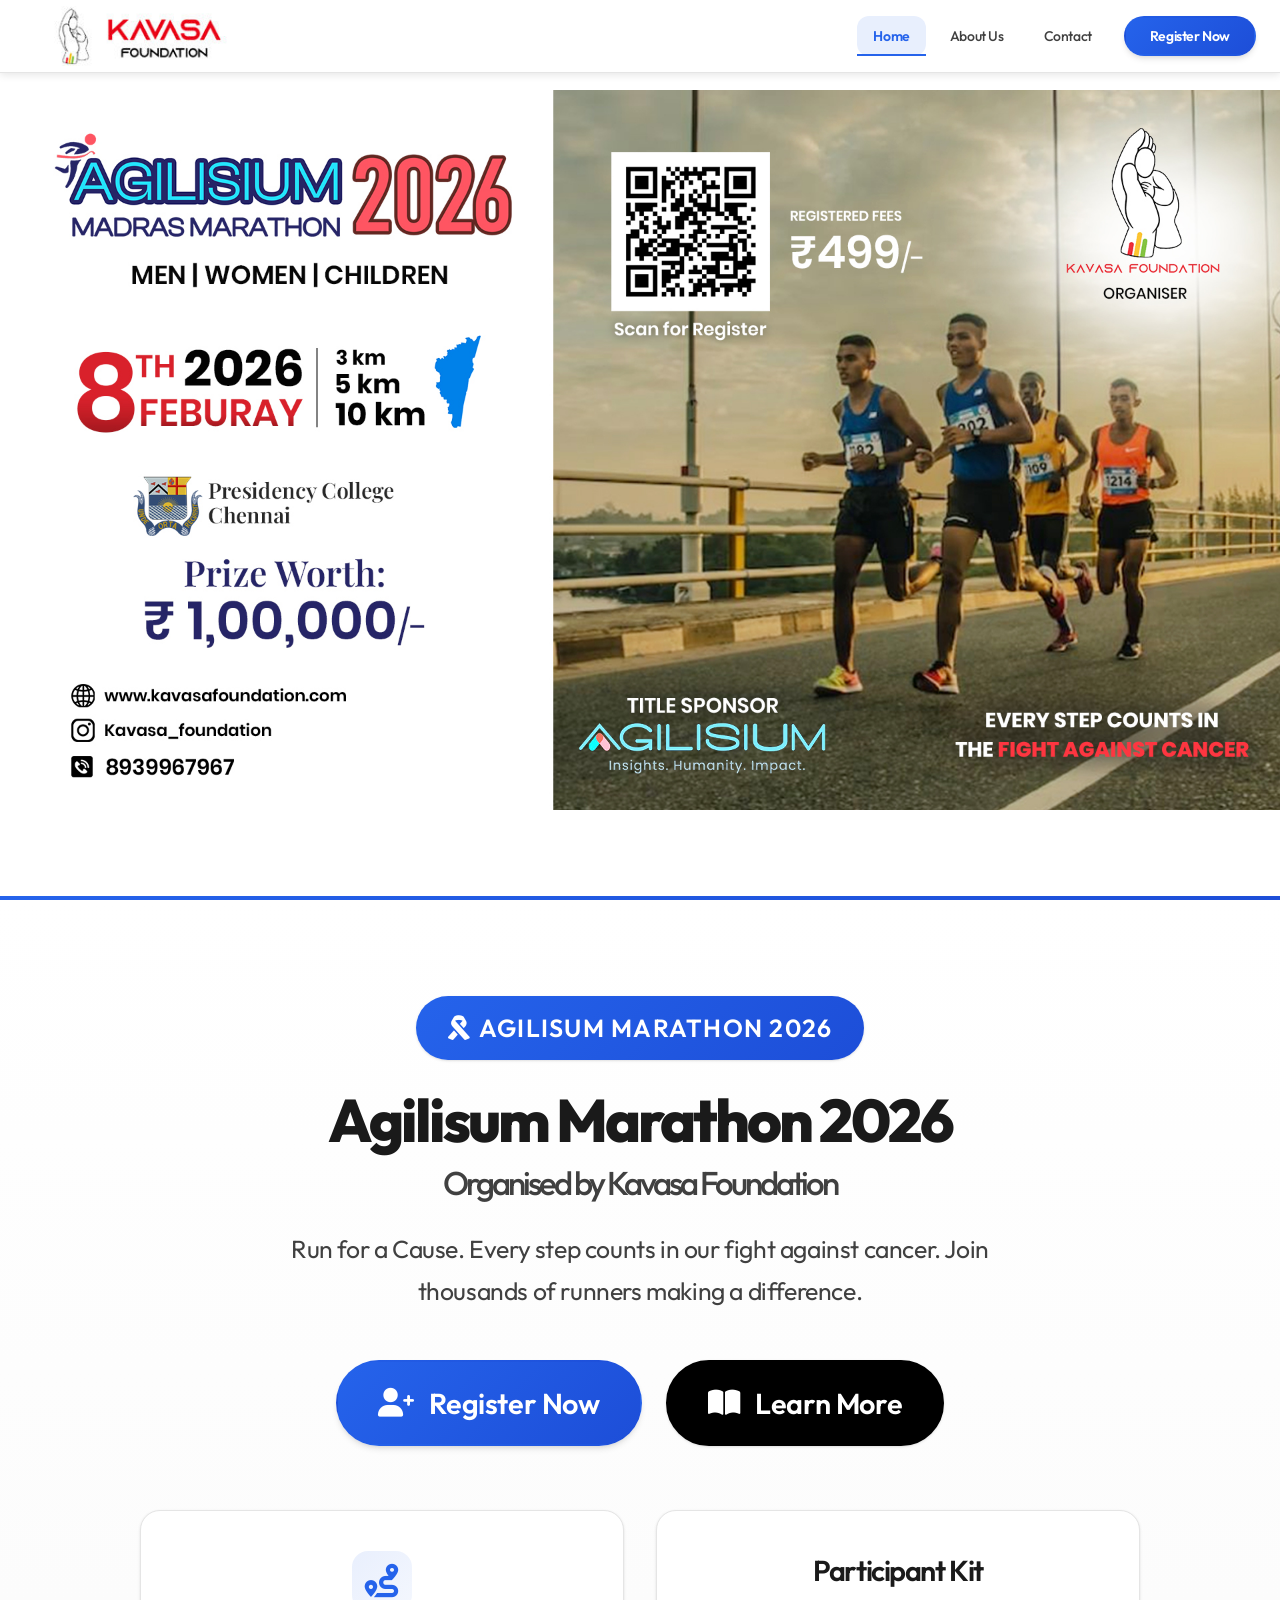
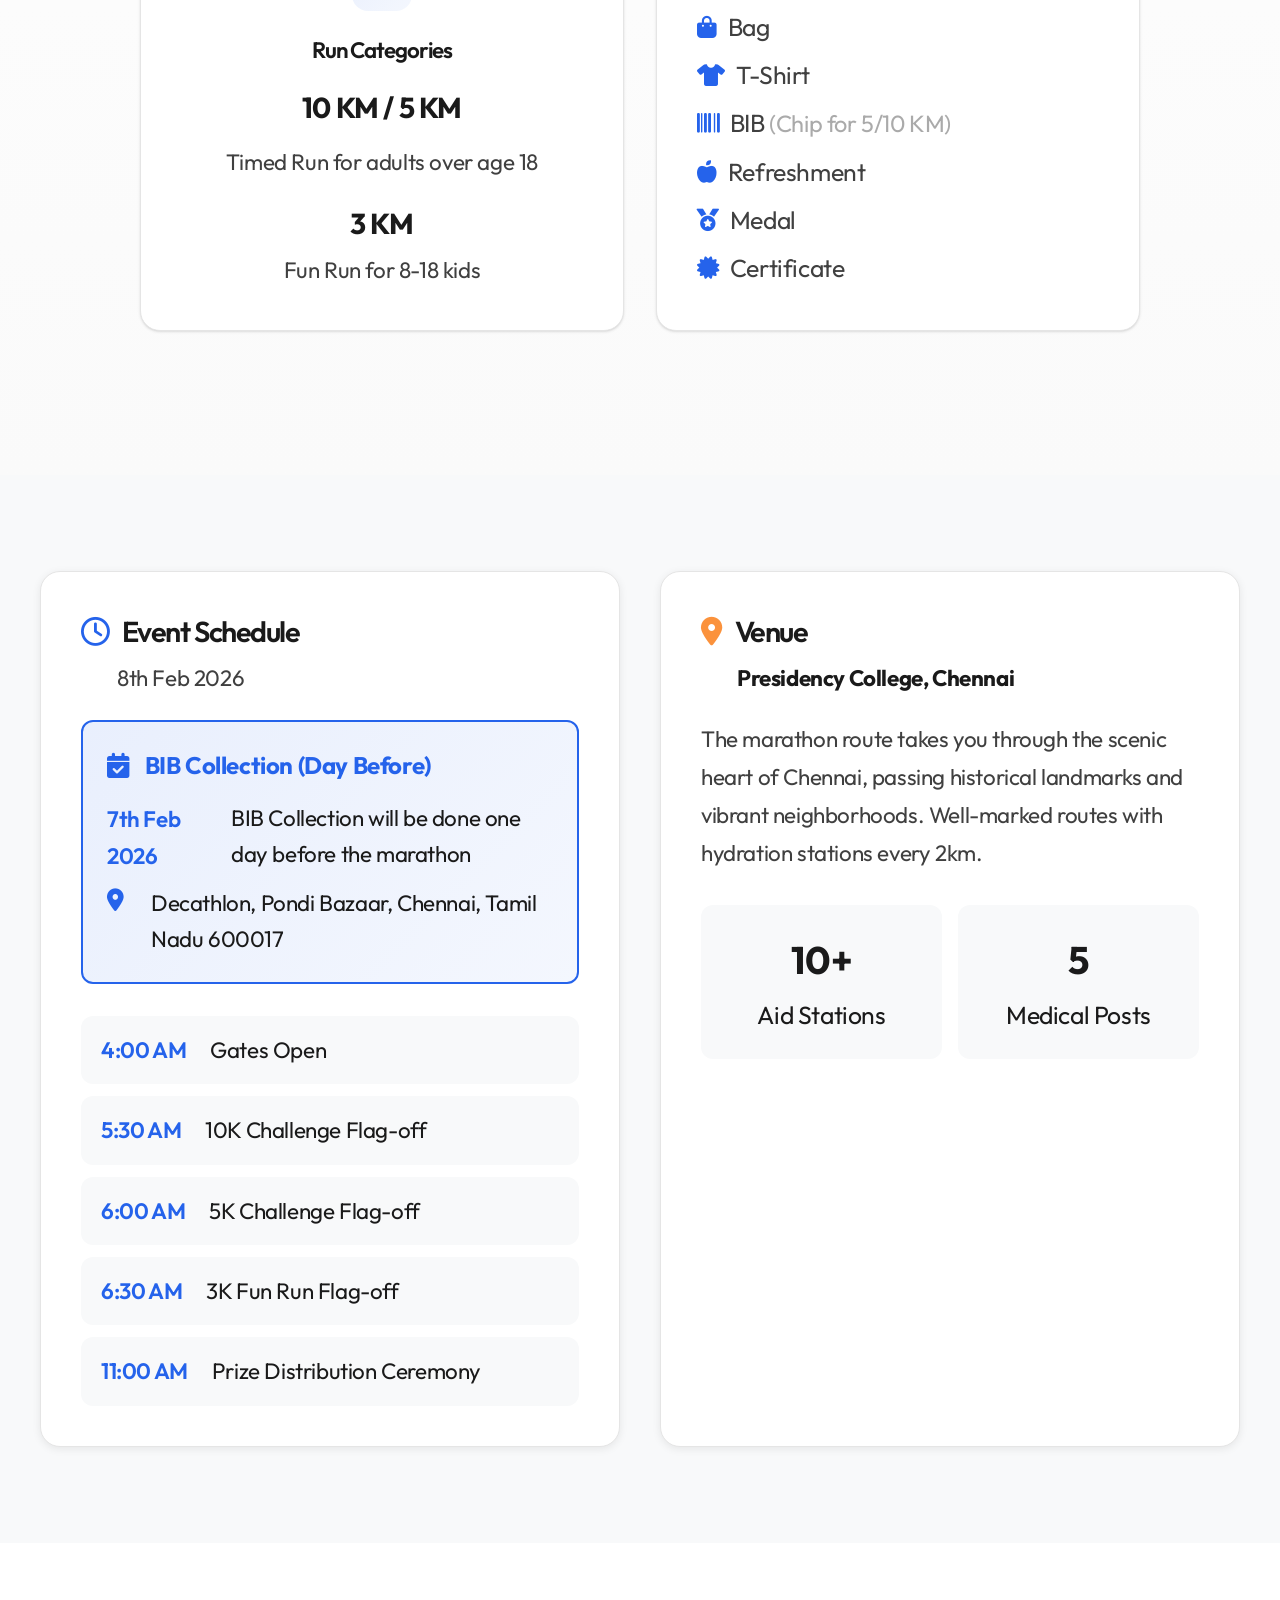
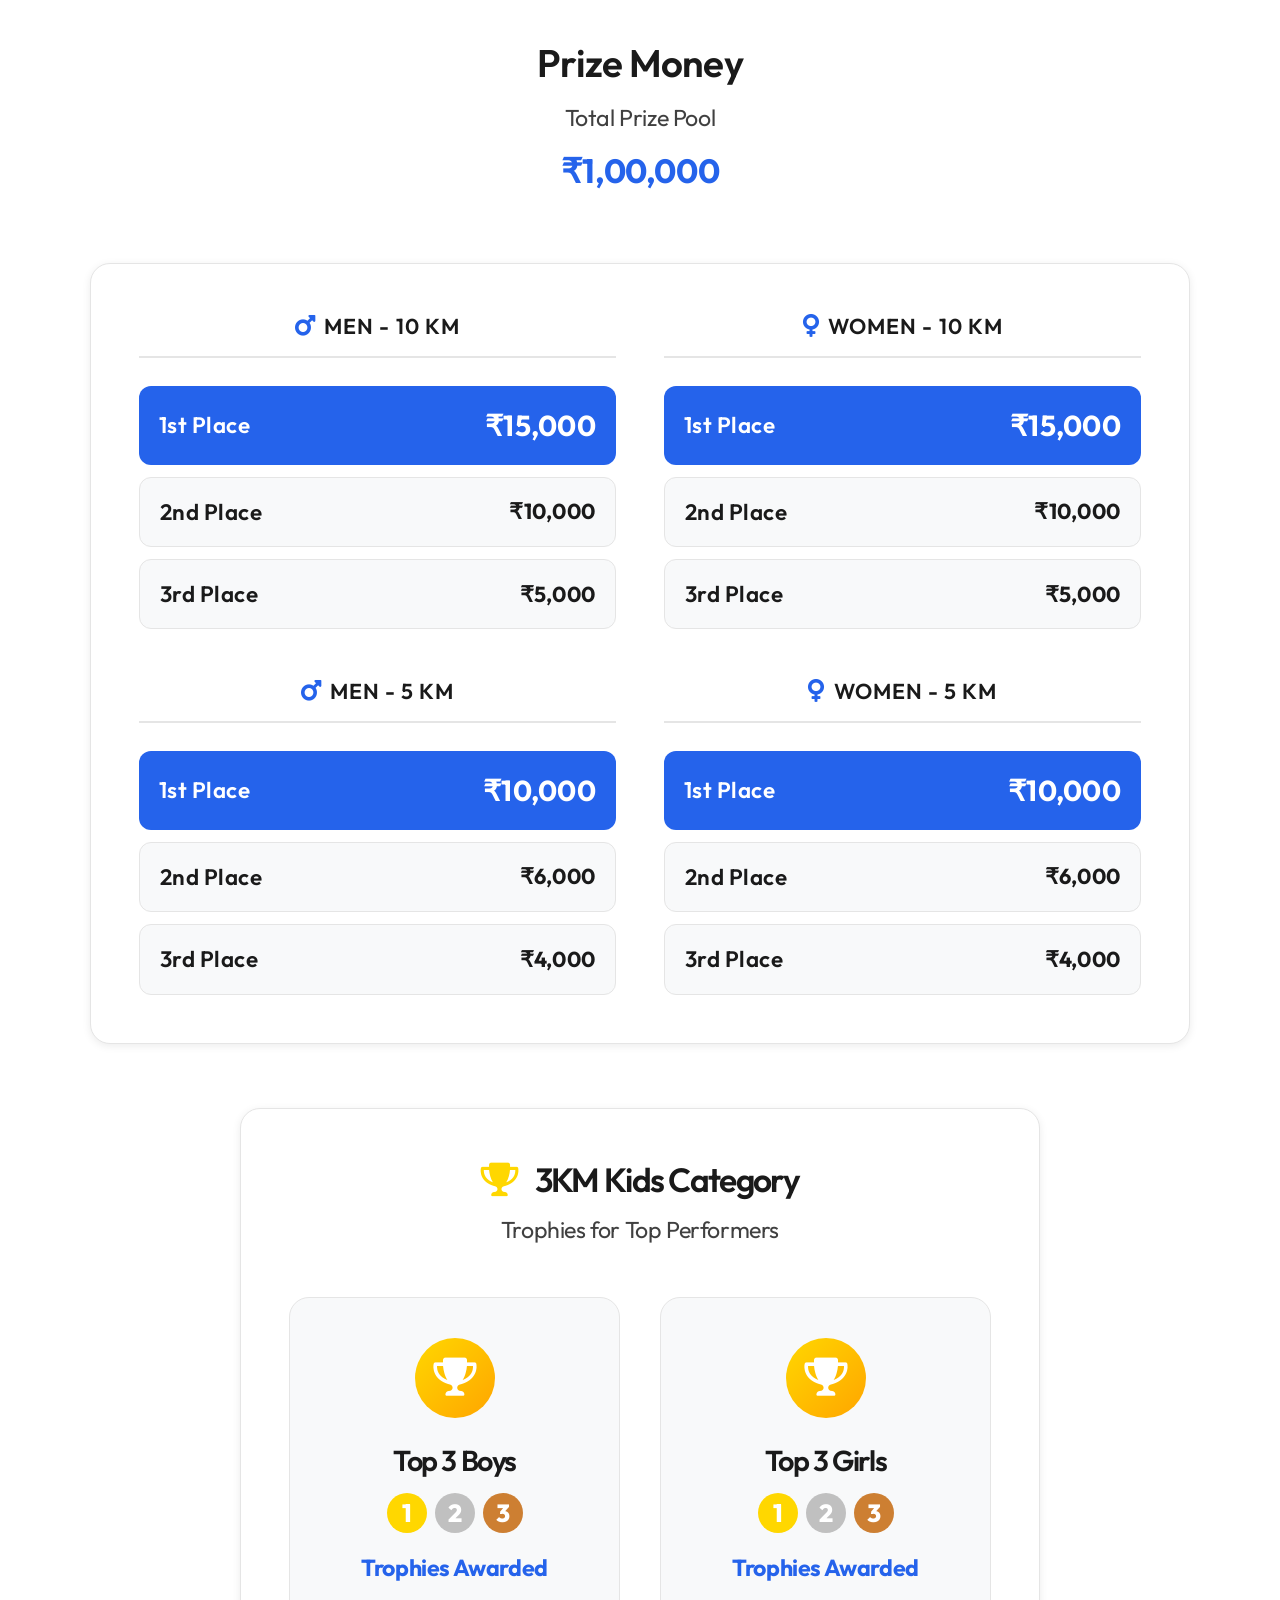
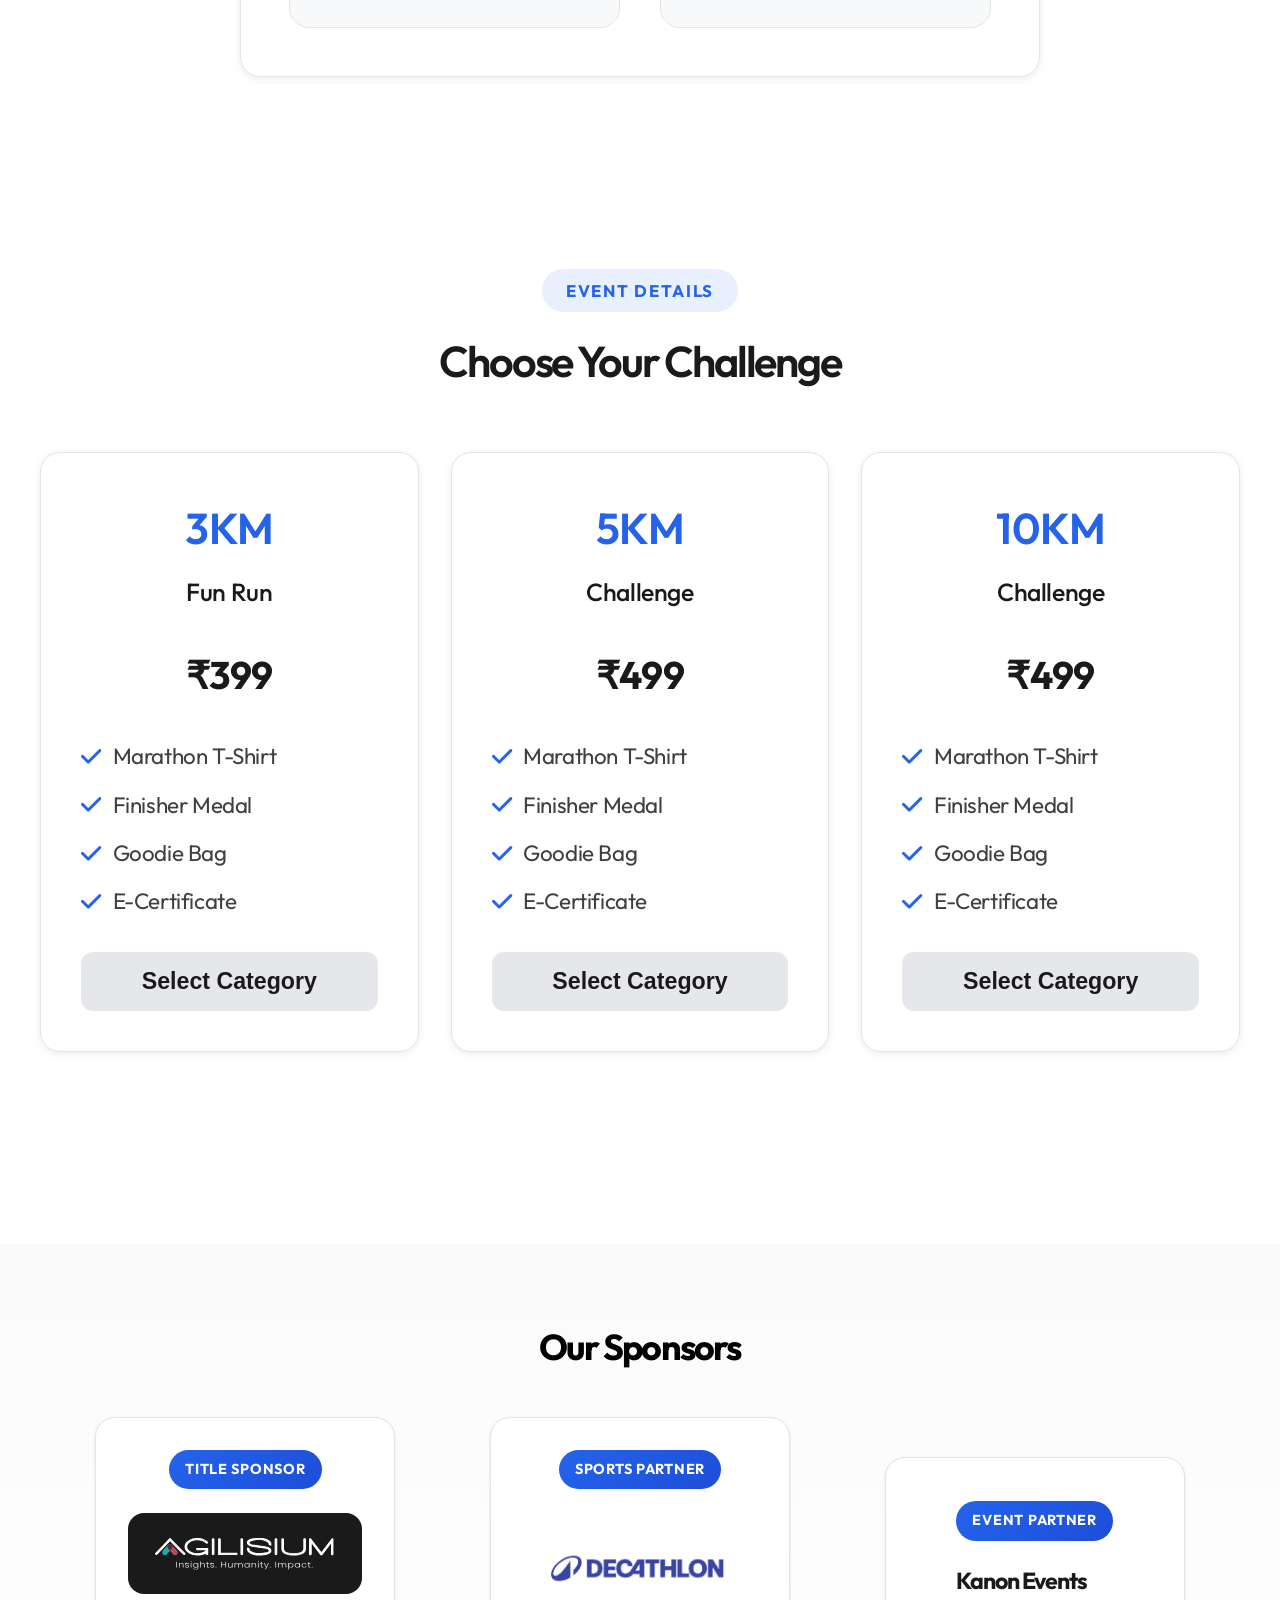
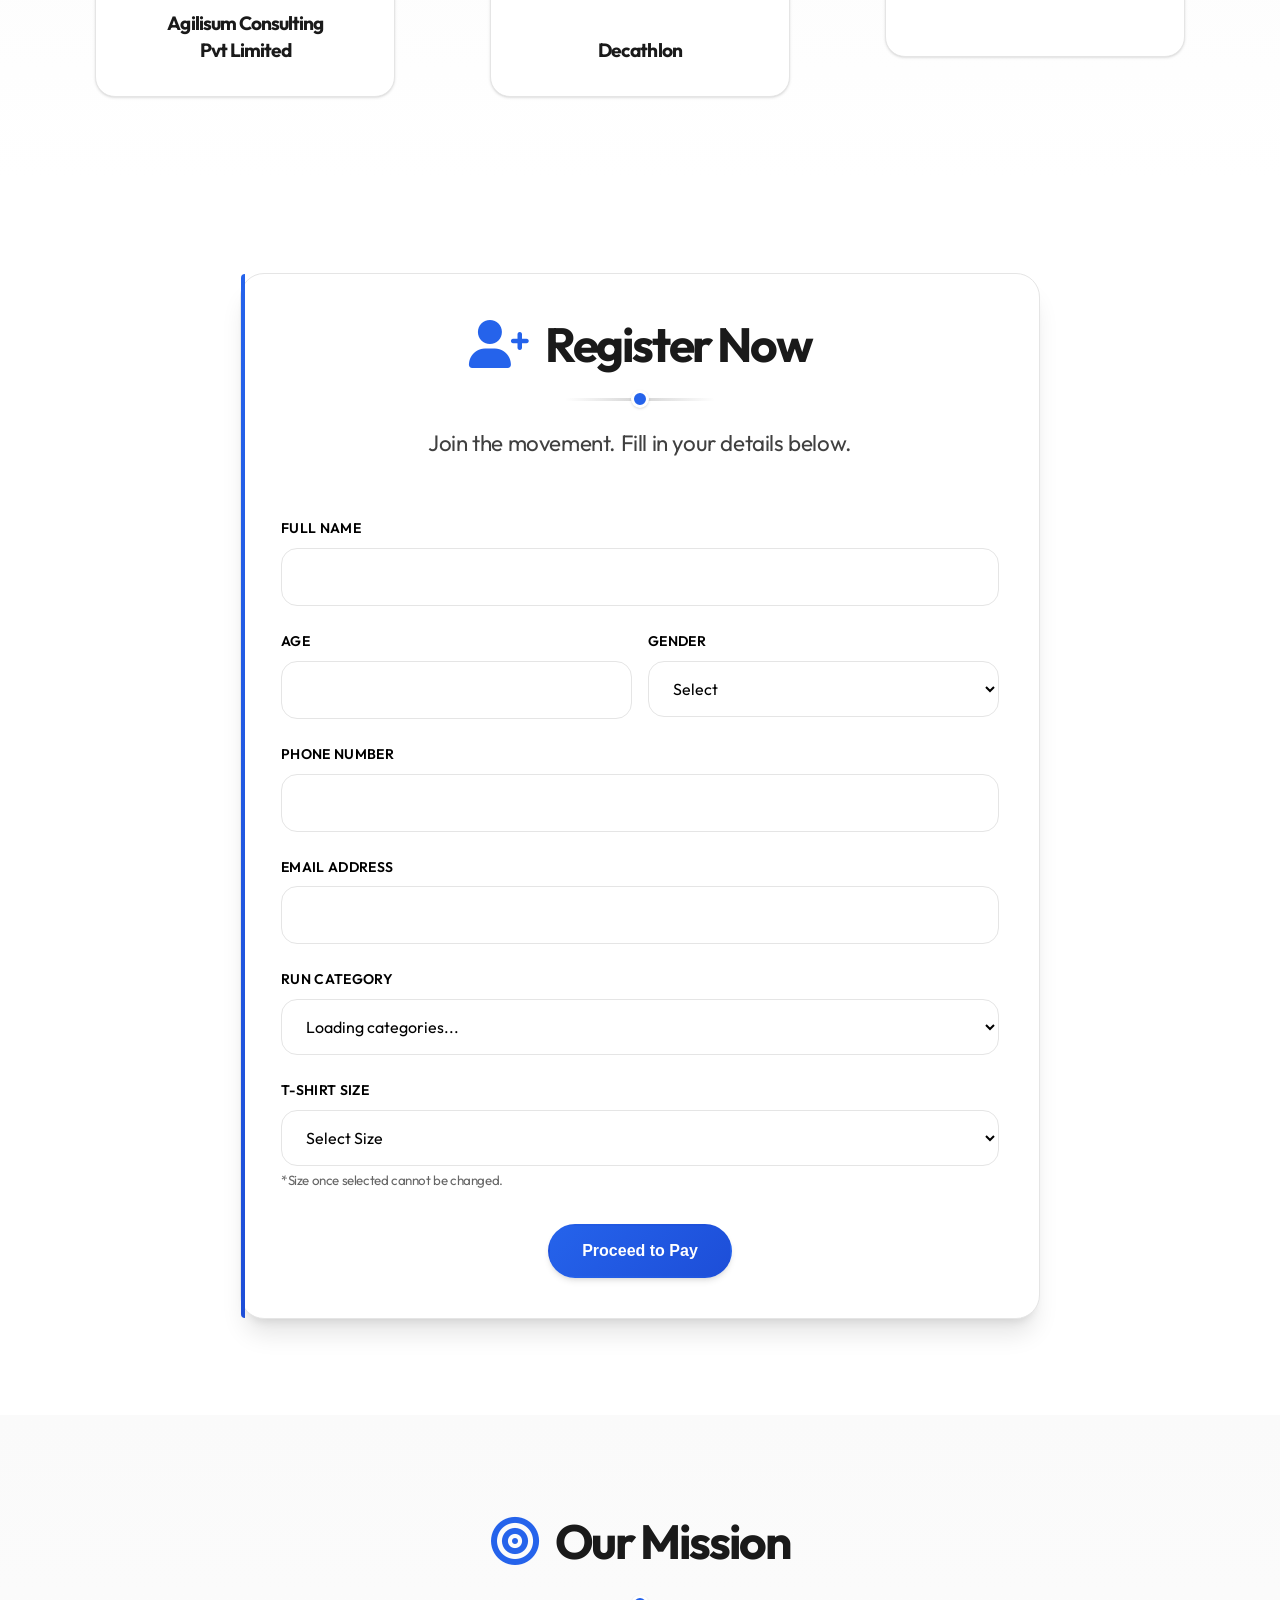
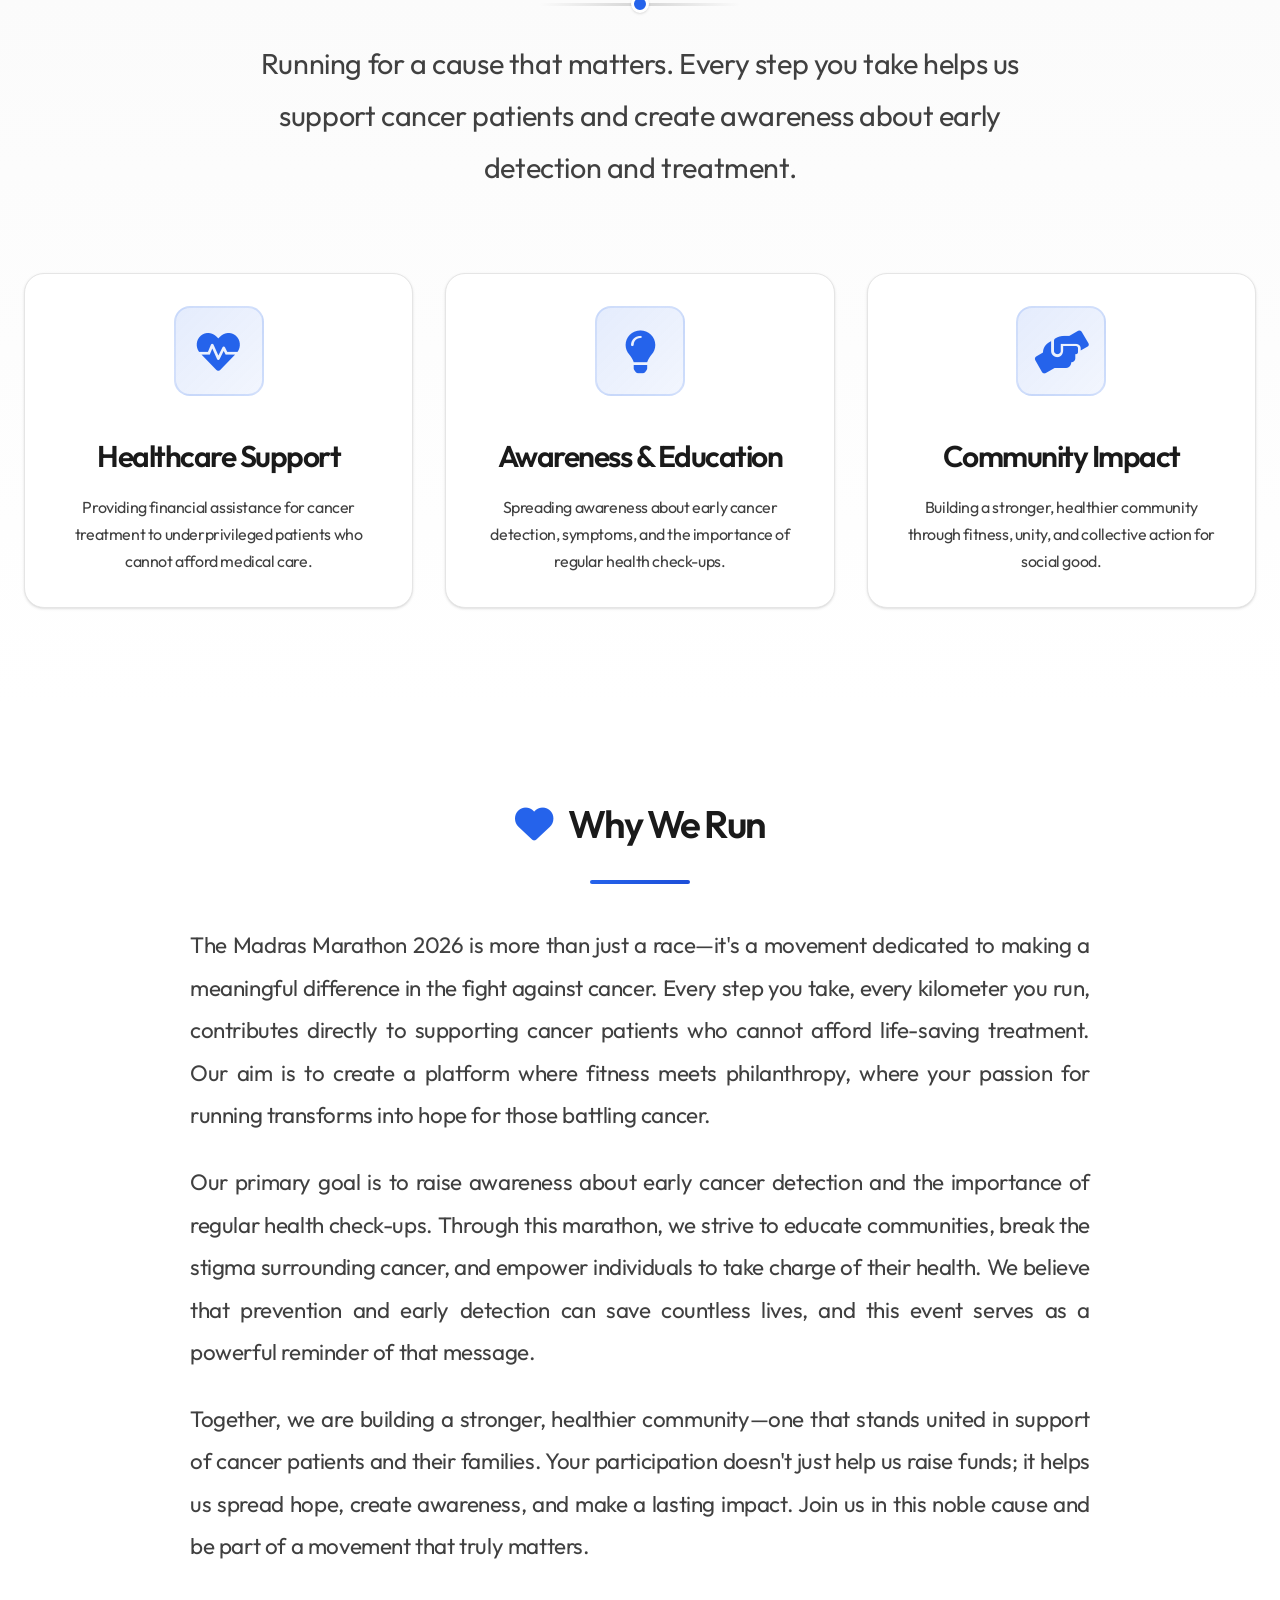
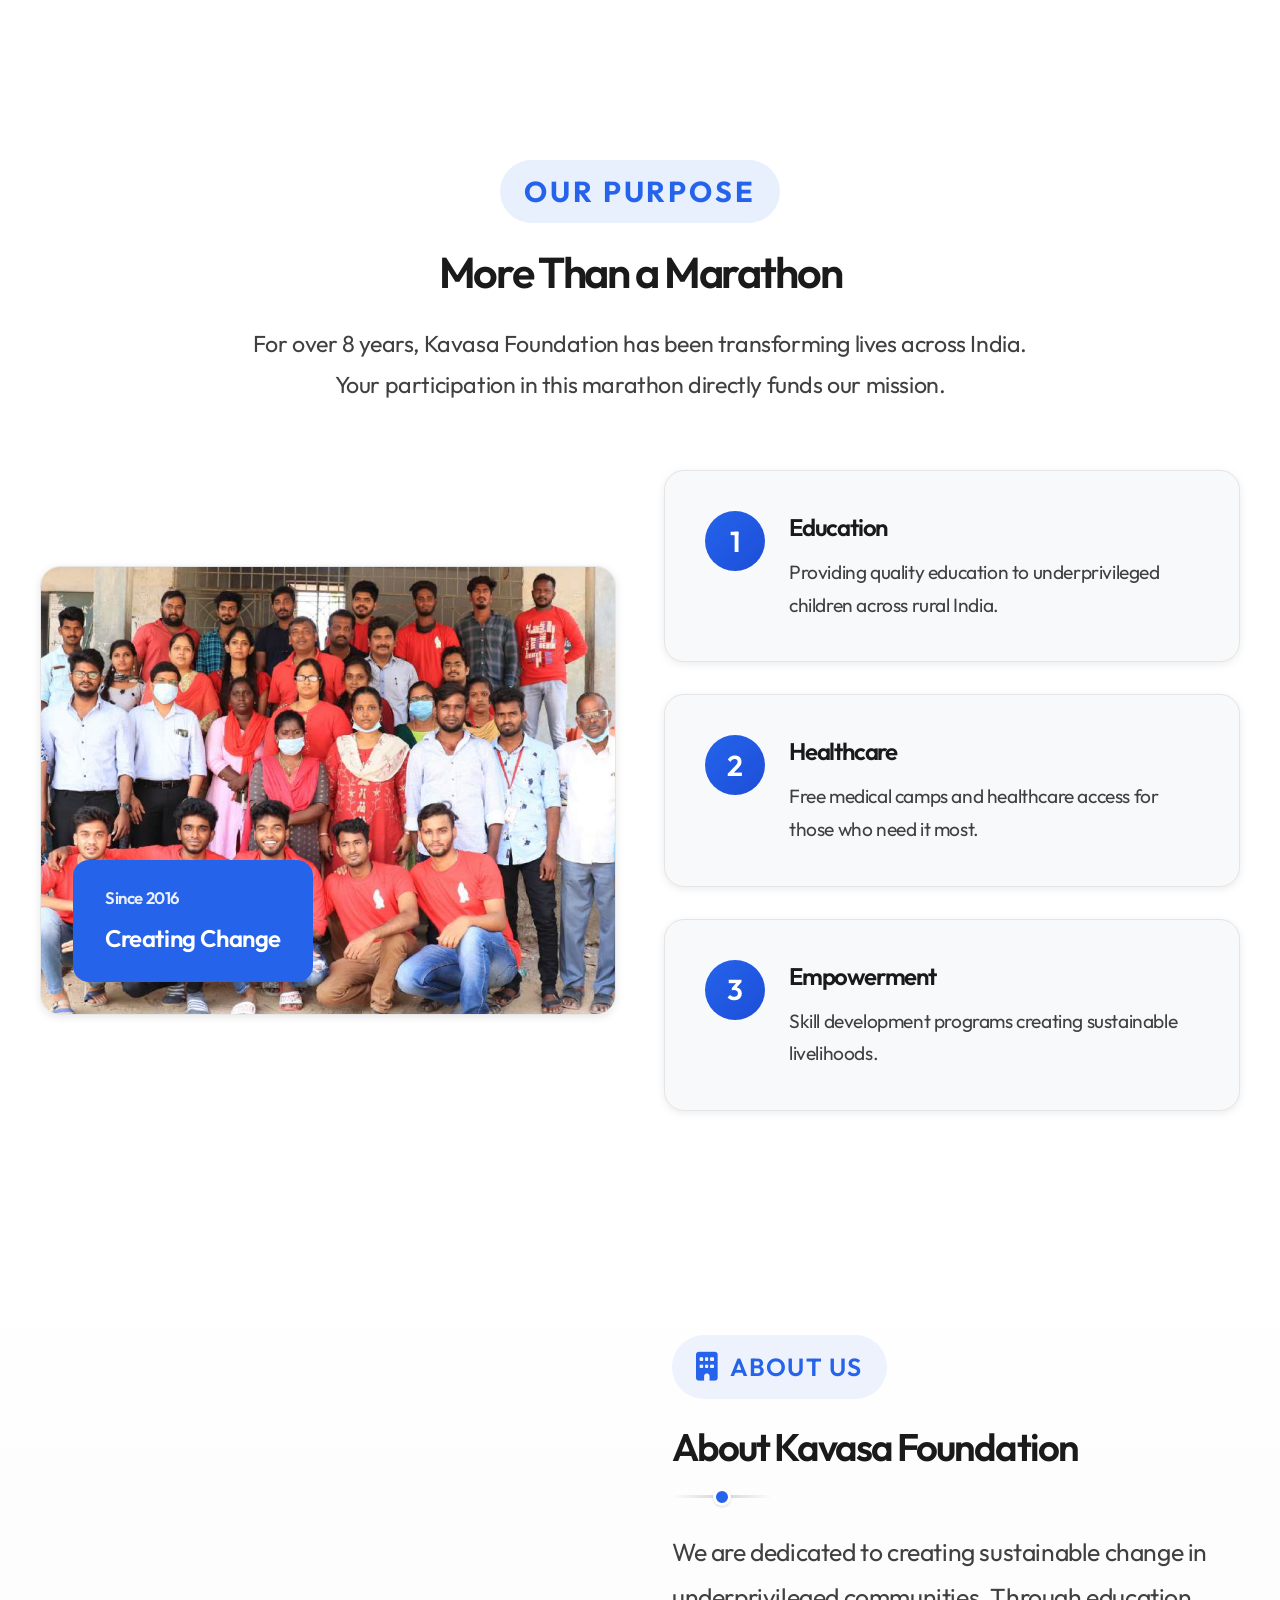
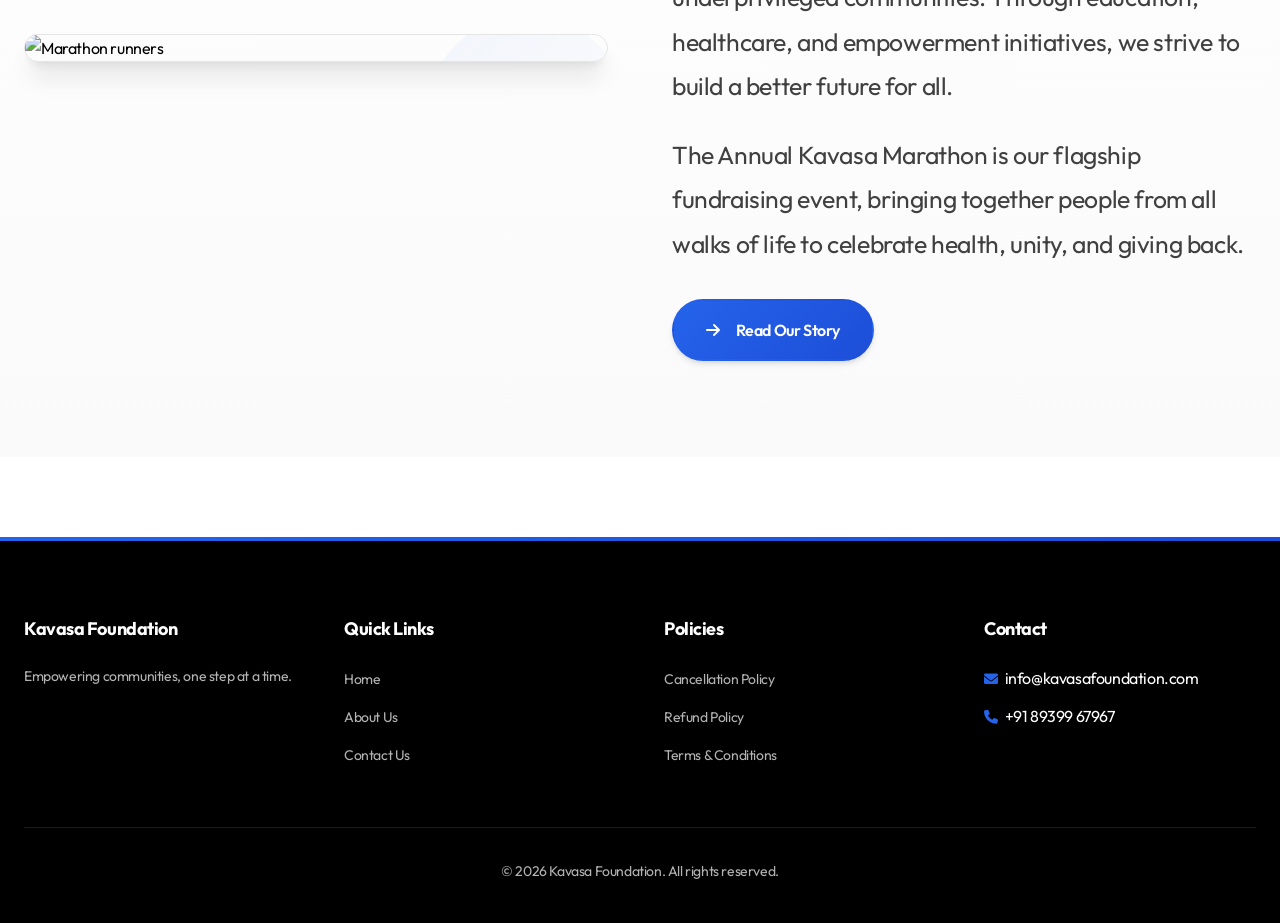
==== index.html @ 2020b0e8 "Update index.html" ====
<!DOCTYPE html>
<html lang="en">

<head>
    <meta charset="UTF-8">
    <meta name="viewport" content="width=device-width, initial-scale=1.0">
    <title>Madras Marathon 2026 | Organised by Kavasa Foundation</title>
    <meta name="description"
        content="Join the Madras Marathon 2026 organised by Kavasa Foundation. Run for a cause, support our NGO, and be part of a movement for change. Register now!">
    <!-- Favicon -->
    <link rel="icon" type="image/jpeg" href="image/kavasa.jpg">
    <link rel="shortcut icon" type="image/jpeg" href="image/kavasa.jpg">
    <link rel="apple-touch-icon" href="image/kavasa.jpg">
    <link rel="preconnect" href="https://fonts.googleapis.com">
    <link rel="preconnect" href="https://fonts.gstatic.com" crossorigin>
    <link href="https://fonts.googleapis.com/css2?family=Outfit:wght@300;400;500;600;700;800&display=swap"
        rel="stylesheet">
    <link rel="stylesheet" href="style.css">
    <link rel="stylesheet" href="https://cdnjs.cloudflare.com/ajax/libs/font-awesome/6.0.0/css/all.min.css">
    <!-- Razorpay Checkout Script -->
    <script src="https://checkout.razorpay.com/v1/checkout.js"></script>
    <!-- Firebase SDK -->
    <script type="module">
        import { initializeApp } from "https://www.gstatic.com/firebasejs/10.7.1/firebase-app.js";
        import { getFirestore, doc, getDoc } from "https://www.gstatic.com/firebasejs/10.7.1/firebase-firestore.js";

        const firebaseConfig = {
            apiKey: "AIzaSyBMlMgTHAhzFsCSlg3PQHhtFAeUiDvq2jE",
            authDomain: "kavasa-9cdba.firebaseapp.com",
            projectId: "kavasa-9cdba",
            storageBucket: "kavasa-9cdba.firebasestorage.app",
            messagingSenderId: "474336699934",
            appId: "1:474336699934:web:b51b450970f66a4f63700f",
            measurementId: "G-PKTEY6ZL2R"
        };

        const app = initializeApp(firebaseConfig);
        const db = getFirestore(app);

        // Make Firebase available globally
        window.firebaseDb = db;
        window.firebaseGetDoc = getDoc;
        window.firebaseDoc = doc;
        window.firebaseReady = true;
        window.dispatchEvent(new Event('firebaseReady'));
    </script>
</head>

<body>
    <!-- Navigation -->
    <nav class="navbar">
        <div class="container nav-container">
            <a href="index.html" class="logo">
                <img src="image/kavasa.jpg" alt="Kavasa Foundation" style="height: 60px; vertical-align: middle;">
            </a>
            <button class="mobile-menu-toggle" aria-label="Toggle menu">
                <i class="fas fa-bars"></i>
            </button>
            <ul class="nav-links">
                <li><a href="index.html" class="nav-link active">Home</a></li>
                <li><a href="about.html" class="nav-link">About Us</a></li>
                <li><a href="contact.html" class="nav-link">Contact</a></li>
                <li><a href="#register" class="btn btn-primary">Register Now</a></li>
            </ul>
        </div>
    </nav>

    <!-- Hero Section - Desktop (Poster Only) -->
    <section class="hero hero-desktop">
        <div class="container hero-content">
            <!-- Poster only - all content moved below -->
        </div>
    </section>

    <!-- Hero Section - Mobile (Image Only) -->
    <section class="hero hero-mobile">
        <div class="container hero-content">
            <!-- Mobile hero shows only the poster image; content comes in the section below -->
        </div>
    </section>

    <!-- Hero Content Section (Desktop Only) -->
    <section class="section-padding hero-content-desktop" style="background: linear-gradient(to bottom, #ffffff 0%, #fafafa 100%);">
        <div class="container">
            <div style="text-align: center; max-width: 1000px; margin: 0 auto;">
                <div style="margin-bottom: 1.5rem;">
                    <span style="background: var(--gradient-primary); color: white; padding: 0.75rem 2rem; border-radius: var(--radius-full); font-weight: 600; font-size: 1.55rem; text-transform: uppercase; letter-spacing: 0.05em; display: inline-block; box-shadow: var(--shadow-sm);">
                        <i class="fas fa-ribbon" style="margin-right: 0.5rem;"></i>Agilisum Marathon 2026
                    </span>
                </div>
                <h1 style="color: #1a1a1a; margin-bottom: 1.5rem; line-height: 1.2;">
                    Agilisum Marathon 2026
                    <br><span style="font-size: 0.55em; font-weight: 500; color: var(--text-secondary); display: block; margin-top: 0.5rem;">Organised by Kavasa Foundation</span>
                </h1>
                <p style="font-size: 1.55rem; font-weight: 400; max-width: 750px; margin: 0 auto 3rem; color: var(--text-secondary); line-height: 1.7;">
                    Run for a Cause. Every step counts in our fight against cancer. Join thousands of runners making a difference.
                </p>
                <div style="margin-bottom: 4rem; display: flex; gap: 1.5rem; justify-content: center; flex-wrap: wrap;">
                    <a href="#register" class="btn btn-primary" style="font-size: 1.8rem; padding: 1.1rem 2.5rem;">
                        <i class="fas fa-user-plus" style="margin-right: 0.5rem;"></i>Register Now
                    </a>
                    <a href="about.html" class="btn btn-secondary" style="font-size: 1.8rem; padding: 1.1rem 2.5rem;">
                        <i class="fas fa-book-open" style="margin-right: 0.5rem;"></i>Learn More
                    </a>
                </div>
                
                <!-- Event Info Cards -->
                <div style="display: grid; grid-template-columns: repeat(auto-fit, minmax(280px, 1fr)); gap: 2rem; max-width: 1100px; margin: 0 auto 3rem;">
                    <div style="background: white; padding: 2.5rem; border-radius: var(--radius-xl); border: 1px solid var(--border); box-shadow: var(--shadow-sm); transition: all 0.3s ease;">
                        <div style="width: 60px; height: 60px; background: linear-gradient(135deg, rgba(37, 99, 235, 0.1) 0%, rgba(37, 99, 235, 0.05) 100%); border-radius: var(--radius-lg); display: flex; align-items: center; justify-content: center; margin: 0 auto 1.5rem;">
                            <i class="fas fa-route" style="font-size: 2.1rem; color: var(--primary);"></i>
                        </div>
                        <h3 style="color: #1a1a1a; margin-bottom: 1rem; font-size: 1.4rem; font-weight: 600;">
                            Run Categories
                        </h3>
                        <div style="color: #1a1a1a; font-size: 1.55rem; line-height: 1.8; margin: 0;">
                            <div style="margin-bottom: 0.5rem; font-weight: 700; font-size: 1.8rem;">10 KM / 5 KM</div>
                            <div style="margin-bottom: 1rem; font-size: 1.4rem; color: var(--text-secondary);">Timed Run for adults over age 18</div>
                            <div style="font-weight: 700; font-size: 1.8rem;">3 KM</div>
                            <div style="font-size: 1.4rem; color: var(--text-secondary);">Fun Run for 8-18 kids</div>
                        </div>
                    </div>
                    <div style="background: white; padding: 2.5rem; border-radius: var(--radius-xl); border: 1px solid var(--border); box-shadow: var(--shadow-sm); transition: all 0.3s ease;">
                        <div>
                            <h3 style="color: #1a1a1a; margin-bottom: 1rem; font-size: 1.8rem; font-weight: 600;">
                                Participant Kit
                            </h3>
                            <ul style="padding: 0; margin: 0; list-style: none;">
                                <li style="display: flex; align-items: center; margin-bottom: 0.5rem;">
                                    <i class="fas fa-bag-shopping" style="color: var(--primary); font-size: 1.4rem; margin-right: 0.7rem;"></i>
                                    <span style="color: var(--text-secondary); font-size: 1.55rem;">Bag</span>
                                </li>
                                <li style="display: flex; align-items: center; margin-bottom: 0.5rem;">
                                    <i class="fas fa-tshirt" style="color: var(--primary); font-size: 1.4rem; margin-right: 0.7rem;"></i>
                                    <span style="color: var(--text-secondary); font-size: 1.55rem;">T-Shirt</span>
                                </li>
                                <li style="display: flex; align-items: center; margin-bottom: 0.5rem;">
                                    <i class="fas fa-barcode" style="color: var(--primary); font-size: 1.4rem; margin-right: 0.7rem;"></i>
                                    <span style="color: var(--text-secondary); font-size: 1.55rem;">BIB <span style="color: #aaa; font-size: 0.95em;">(Chip for 5/10 KM)</span></span>
                                </li>
                                <li style="display: flex; align-items: center; margin-bottom: 0.5rem;">
                                    <i class="fas fa-apple-alt" style="color: var(--primary); font-size: 1.4rem; margin-right: 0.7rem;"></i>
                                    <span style="color: var(--text-secondary); font-size: 1.55rem;">Refreshment</span>
                                </li>
                                <li style="display: flex; align-items: center; margin-bottom: 0.5rem;">
                                    <i class="fas fa-medal" style="color: var(--primary); font-size: 1.4rem; margin-right: 0.7rem;"></i>
                                    <span style="color: var(--text-secondary); font-size: 1.55rem;">Medal</span>
                                </li>
                                <li style="display: flex; align-items: center;">
                                    <i class="fas fa-certificate" style="color: var(--primary); font-size: 1.4rem; margin-right: 0.7rem;"></i>
                                    <span style="color: var(--text-secondary); font-size: 1.55rem;">Certificate</span>
                                </li>
                            </ul>
                        </div>
                    </div>
                </div>
            </div>
        </div>
        </section>

        <!-- Event Schedule & Venue Section -->
        <section class="section-padding" style="background: #f8f9fa;">
            <div class="container">
                <div class="event-grid" style="max-width: 1200px; margin: 0 auto;">
                    <!-- Event Schedule Card -->
                    <div style="background: white; padding: 2.5rem; border-radius: var(--radius-xl); box-shadow: 0 2px 8px rgba(0, 0, 0, 0.08); border: 1px solid var(--border);">
                        <div style="display: flex; align-items: center; gap: 0.75rem; margin-bottom: 0.5rem;">
                            <i class="far fa-clock" style="color: var(--primary); font-size: 1.8rem;"></i>
                            <h3 style="color: #1a1a1a; font-size: 1.8rem; font-weight: 600; margin: 0;">Event Schedule</h3>
                        </div>
                        <p style="color: var(--text-secondary); font-size: 1.4rem; margin: 0 0 1.5rem 2.25rem;">8th Feb 2026</p>
                        
                        <!-- BIB Collection - Day Before -->
                        <div style="background: linear-gradient(135deg, rgba(37, 99, 235, 0.1) 0%, rgba(37, 99, 235, 0.05) 100%); padding: 1.5rem; border-radius: var(--radius-md); border: 2px solid var(--primary); margin-bottom: 2rem;">
                            <div style="display: flex; align-items: center; gap: 1rem; margin-bottom: 1rem;">
                                <i class="fas fa-calendar-check" style="color: var(--primary); font-size: 1.6rem;"></i>
                                <span style="color: var(--primary); font-weight: 700; font-size: 1.5rem;">BIB Collection (Day Before)</span>
                            </div>
                            <div style="display: flex; align-items: flex-start; gap: 1.5rem; margin-bottom: 0.75rem;">
                                <span style="color: var(--primary); font-weight: 600; font-size: 1.4rem; min-width: 100px;">7th Feb 2026</span>
                                <span style="color: #1a1a1a; font-size: 1.4rem; line-height: 1.6;">BIB Collection will be done one day before the marathon</span>
                            </div>
                            <div style="display: flex; align-items: flex-start; gap: 1.5rem;">
                                <i class="fas fa-map-marker-alt" style="color: var(--primary); font-size: 1.4rem; margin-top: 0.2rem; min-width: 20px;"></i>
                                <span style="color: #1a1a1a; font-size: 1.4rem; line-height: 1.6;">Decathlon, Pondi Bazaar, Chennai, Tamil Nadu 600017</span>
                            </div>
                        </div>
                        
                        <div style="display: flex; flex-direction: column; gap: 0.75rem;">
                            <div style="background: #f8f9fa; padding: 1rem 1.25rem; border-radius: var(--radius-md); display: flex; align-items: center; gap: 1.5rem;">
                                <span style="color: var(--primary); font-weight: 600; font-size: 1.4rem; min-width: 80px;">4:00 AM</span>
                                <span style="color: #1a1a1a; font-size: 1.4rem;">Gates Open</span>
                            </div>
                            <div style="background: #f8f9fa; padding: 1rem 1.25rem; border-radius: var(--radius-md); display: flex; align-items: center; gap: 1.5rem;">
                                <span style="color: var(--primary); font-weight: 600; font-size: 1.4rem; min-width: 80px;">5:30 AM</span>
                                <span style="color: #1a1a1a; font-size: 1.4rem;">10K Challenge Flag-off</span>
                            </div>
                            <div style="background: #f8f9fa; padding: 1rem 1.25rem; border-radius: var(--radius-md); display: flex; align-items: center; gap: 1.5rem;">
                                <span style="color: var(--primary); font-weight: 600; font-size: 1.4rem; min-width: 80px;">6:00 AM</span>
                                <span style="color: #1a1a1a; font-size: 1.4rem;">5K Challenge Flag-off</span>
                            </div>
                            <div style="background: #f8f9fa; padding: 1rem 1.25rem; border-radius: var(--radius-md); display: flex; align-items: center; gap: 1.5rem;">
                                <span style="color: var(--primary); font-weight: 600; font-size: 1.4rem; min-width: 80px;">6:30 AM</span>
                                <span style="color: #1a1a1a; font-size: 1.4rem;">3K Fun Run Flag-off</span>
                            </div>
                            <div style="background: #f8f9fa; padding: 1rem 1.25rem; border-radius: var(--radius-md); display: flex; align-items: center; gap: 1.5rem;">
                                <span style="color: var(--primary); font-weight: 600; font-size: 1.4rem; min-width: 80px;">11:00 AM</span>
                                <span style="color: #1a1a1a; font-size: 1.4rem;">Prize Distribution Ceremony</span>
                            </div>
                        </div>
                    </div>

                    <!-- Venue Card -->
                    <div style="background: white; padding: 2.5rem; border-radius: var(--radius-xl); box-shadow: 0 2px 8px rgba(0, 0, 0, 0.08); border: 1px solid var(--border);">
                        <div style="display: flex; align-items: center; gap: 0.75rem; margin-bottom: 0.5rem;">
                            <i class="fas fa-map-marker-alt" style="color: #fb923c; font-size: 1.8rem;"></i>
                            <h3 style="color: #1a1a1a; font-size: 1.8rem; font-weight: 600; margin: 0;">Venue</h3>
                        </div>
                        <p style="color: #1a1a1a; font-size: 1.4rem; font-weight: 700; margin: 0 0 1.5rem 2.25rem;">Presidency College, Chennai</p>
                        
                        <p style="color: var(--text-secondary); font-size: 1.4rem; line-height: 1.7; margin-bottom: 2rem;">
                            The marathon route takes you through the scenic heart of Chennai, passing historical landmarks and vibrant neighborhoods. Well-marked routes with hydration stations every 2km.
                        </p>
                        
                        <div class="venue-stats-grid" style="display: grid; gap: 1rem;">
                            <div style="background: #f8f9fa; padding: 1.5rem; border-radius: var(--radius-md); text-align: center;">
                                <div style="color: #1a1a1a; font-size: 2.4rem; font-weight: 700; margin-bottom: 0.25rem;">10+</div>
                                <div style="color: #1a1a1a; font-size: 1.55rem;">Aid Stations</div>
                            </div>
                            <div style="background: #f8f9fa; padding: 1.5rem; border-radius: var(--radius-md); text-align: center;">
                                <div style="color: #1a1a1a; font-size: 2.4rem; font-weight: 700; margin-bottom: 0.25rem;">5</div>
                                <div style="color: #1a1a1a; font-size: 1.55rem;">Medical Posts</div>
                            </div>
                        </div>
                    </div>
                </div>
            </div>
        </section>

        <!-- Prizes Section -->
        <section class="section-padding" style="background: #ffffff;">
            <div class="container">
                <div style="text-align: center; margin-bottom: 4rem;">
                    <h2 style="color: #1a1a1a; font-size: 2.4rem; margin-bottom: 0.75rem; font-weight: 600; letter-spacing: -0.02em;">
                        Prize Money
                    </h2>
                    <p style="font-size: 1.45rem; color: var(--text-secondary); margin-bottom: 0.5rem;">Total Prize Pool</p>
                    <p style="font-size: 2.1rem; color: var(--primary); font-weight: 700; margin: 0;">₹1,00,000</p>
                </div>

                <!-- Prize Money - Professional Table Design -->
                <div style="max-width: 1100px; margin: 0 auto 4rem;">
                    <div style="background: white; padding: 3rem; border-radius: var(--radius-xl); box-shadow: 0 2px 8px rgba(0, 0, 0, 0.08); border: 1px solid var(--border);">
                        <div class="prize-grid" style="display: grid; gap: 3rem;">
                            <!-- Men - 10 KM -->
                            <div>
                                <h4 style="margin: 0 0 1.75rem; color: #1a1a1a; font-size: 1.35rem; font-weight: 600; text-align: center; padding-bottom: 0.875rem; border-bottom: 2px solid var(--border); text-transform: uppercase; letter-spacing: 0.05em;">
                                    <i class="fas fa-mars" style="color: var(--primary); margin-right: 0.5rem; font-size: 1.45rem;"></i>Men - 10 KM
                                </h4>
                                <div style="display: flex; flex-direction: column; gap: 0.75rem;">
                                    <div style="display: flex; justify-content: space-between; align-items: center; padding: 1rem 1.25rem; background: var(--primary); border-radius: var(--radius-md);">
                                        <span style="font-weight: 600; color: white; font-size: 1.4rem; letter-spacing: 0.02em;">1st Place</span>
                                        <span style="font-weight: 700; color: white; font-size: 1.8rem; letter-spacing: 0.01em;">₹15,000</span>
                                    </div>
                                    <div style="display: flex; justify-content: space-between; align-items: center; padding: 1rem 1.25rem; background: #f8f9fa; border-radius: var(--radius-md); border: 1px solid var(--border);">
                                        <span style="font-weight: 600; color: #1a1a1a; font-size: 1.4rem; letter-spacing: 0.02em;">2nd Place</span>
                                        <span style="font-weight: 700; color: #1a1a1a; font-size: 1.35rem; letter-spacing: 0.01em;">₹10,000</span>
                                    </div>
                                    <div style="display: flex; justify-content: space-between; align-items: center; padding: 1rem 1.25rem; background: #f8f9fa; border-radius: var(--radius-md); border: 1px solid var(--border);">
                                        <span style="font-weight: 600; color: #1a1a1a; font-size: 1.4rem; letter-spacing: 0.02em;">3rd Place</span>
                                        <span style="font-weight: 700; color: #1a1a1a; font-size: 1.35rem; letter-spacing: 0.01em;">₹5,000</span>
                                    </div>
                                </div>
                            </div>

                            <!-- Women - 10 KM -->
                            <div>
                                <h4 style="margin: 0 0 1.75rem; color: #1a1a1a; font-size: 1.35rem; font-weight: 600; text-align: center; padding-bottom: 0.875rem; border-bottom: 2px solid var(--border); text-transform: uppercase; letter-spacing: 0.05em;">
                                    <i class="fas fa-venus" style="color: var(--primary); margin-right: 0.5rem; font-size: 1.45rem;"></i>Women - 10 KM
                                </h4>
                                <div style="display: flex; flex-direction: column; gap: 0.75rem;">
                                    <div style="display: flex; justify-content: space-between; align-items: center; padding: 1rem 1.25rem; background: var(--primary); border-radius: var(--radius-md);">
                                        <span style="font-weight: 600; color: white; font-size: 1.4rem; letter-spacing: 0.02em;">1st Place</span>
                                        <span style="font-weight: 700; color: white; font-size: 1.8rem; letter-spacing: 0.01em;">₹15,000</span>
                                    </div>
                                    <div style="display: flex; justify-content: space-between; align-items: center; padding: 1rem 1.25rem; background: #f8f9fa; border-radius: var(--radius-md); border: 1px solid var(--border);">
                                        <span style="font-weight: 600; color: #1a1a1a; font-size: 1.4rem; letter-spacing: 0.02em;">2nd Place</span>
                                        <span style="font-weight: 700; color: #1a1a1a; font-size: 1.35rem; letter-spacing: 0.01em;">₹10,000</span>
                                    </div>
                                    <div style="display: flex; justify-content: space-between; align-items: center; padding: 1rem 1.25rem; background: #f8f9fa; border-radius: var(--radius-md); border: 1px solid var(--border);">
                                        <span style="font-weight: 600; color: #1a1a1a; font-size: 1.4rem; letter-spacing: 0.02em;">3rd Place</span>
                                        <span style="font-weight: 700; color: #1a1a1a; font-size: 1.35rem; letter-spacing: 0.01em;">₹5,000</span>
                                    </div>
                                </div>
                            </div>

                            <!-- Men - 5 KM -->
                            <div>
                                <h4 style="margin: 0 0 1.75rem; color: #1a1a1a; font-size: 1.35rem; font-weight: 600; text-align: center; padding-bottom: 0.875rem; border-bottom: 2px solid var(--border); text-transform: uppercase; letter-spacing: 0.05em;">
                                    <i class="fas fa-mars" style="color: var(--primary); margin-right: 0.5rem; font-size: 1.45rem;"></i>Men - 5 KM
                                </h4>
                                <div style="display: flex; flex-direction: column; gap: 0.75rem;">
                                    <div style="display: flex; justify-content: space-between; align-items: center; padding: 1rem 1.25rem; background: var(--primary); border-radius: var(--radius-md);">
                                        <span style="font-weight: 600; color: white; font-size: 1.4rem; letter-spacing: 0.02em;">1st Place</span>
                                        <span style="font-weight: 700; color: white; font-size: 1.8rem; letter-spacing: 0.01em;">₹10,000</span>
                                    </div>
                                    <div style="display: flex; justify-content: space-between; align-items: center; padding: 1rem 1.25rem; background: #f8f9fa; border-radius: var(--radius-md); border: 1px solid var(--border);">
                                        <span style="font-weight: 600; color: #1a1a1a; font-size: 1.4rem; letter-spacing: 0.02em;">2nd Place</span>
                                        <span style="font-weight: 700; color: #1a1a1a; font-size: 1.35rem; letter-spacing: 0.01em;">₹6,000</span>
                                    </div>
                                    <div style="display: flex; justify-content: space-between; align-items: center; padding: 1rem 1.25rem; background: #f8f9fa; border-radius: var(--radius-md); border: 1px solid var(--border);">
                                        <span style="font-weight: 600; color: #1a1a1a; font-size: 1.4rem; letter-spacing: 0.02em;">3rd Place</span>
                                        <span style="font-weight: 700; color: #1a1a1a; font-size: 1.35rem; letter-spacing: 0.01em;">₹4,000</span>
                                    </div>
                                </div>
                            </div>

                            <!-- Women - 5 KM -->
                            <div>
                                <h4 style="margin: 0 0 1.75rem; color: #1a1a1a; font-size: 1.35rem; font-weight: 600; text-align: center; padding-bottom: 0.875rem; border-bottom: 2px solid var(--border); text-transform: uppercase; letter-spacing: 0.05em;">
                                    <i class="fas fa-venus" style="color: var(--primary); margin-right: 0.5rem; font-size: 1.45rem;"></i>Women - 5 KM
                                </h4>
                                <div style="display: flex; flex-direction: column; gap: 0.75rem;">
                                    <div style="display: flex; justify-content: space-between; align-items: center; padding: 1rem 1.25rem; background: var(--primary); border-radius: var(--radius-md);">
                                        <span style="font-weight: 600; color: white; font-size: 1.4rem; letter-spacing: 0.02em;">1st Place</span>
                                        <span style="font-weight: 700; color: white; font-size: 1.8rem; letter-spacing: 0.01em;">₹10,000</span>
                                    </div>
                                    <div style="display: flex; justify-content: space-between; align-items: center; padding: 1rem 1.25rem; background: #f8f9fa; border-radius: var(--radius-md); border: 1px solid var(--border);">
                                        <span style="font-weight: 600; color: #1a1a1a; font-size: 1.4rem; letter-spacing: 0.02em;">2nd Place</span>
                                        <span style="font-weight: 700; color: #1a1a1a; font-size: 1.35rem; letter-spacing: 0.01em;">₹6,000</span>
                                    </div>
                                    <div style="display: flex; justify-content: space-between; align-items: center; padding: 1rem 1.25rem; background: #f8f9fa; border-radius: var(--radius-md); border: 1px solid var(--border);">
                                        <span style="font-weight: 600; color: #1a1a1a; font-size: 1.4rem; letter-spacing: 0.02em;">3rd Place</span>
                                        <span style="font-weight: 700; color: #1a1a1a; font-size: 1.35rem; letter-spacing: 0.01em;">₹4,000</span>
                                    </div>
                                </div>
                            </div>
                        </div>
                    </div>
                </div>

                <!-- Kids Trophies Section -->
                <div style="max-width: 800px; margin: 0 auto;">
                    <div style="background: white; padding: 3rem; border-radius: var(--radius-xl); box-shadow: 0 2px 8px rgba(0, 0, 0, 0.08); border: 1px solid var(--border);">
                        <div style="text-align: center; margin-bottom: 3rem;">
                            <h4 style="color: #1a1a1a; font-size: 2.1rem; font-weight: 600; margin-bottom: 0.5rem;">
                                <i class="fas fa-trophy" style="color: #FFD700; margin-right: 0.75rem;"></i>
                                3KM Kids Category
                            </h4>
                            <p style="color: var(--text-secondary); font-size: 1.45rem; margin: 0;">Trophies for Top Performers</p>
                        </div>
                        <div class="kids-trophies-grid" style="display: grid; gap: 2.5rem;">
                            <div style="text-align: center; padding: 2.5rem; background: #f8f9fa; border-radius: var(--radius-xl); border: 1px solid var(--border);">
                                <div>
                                    <div style="width: 80px; height: 80px; margin: 0 auto 1.5rem; background: linear-gradient(135deg, #FFD700 0%, #FFA500 100%); border-radius: 50%; display: flex; align-items: center; justify-content: center;">
                                        <i class="fas fa-trophy" style="color: white; font-size: 2.4rem;"></i>
                                    </div>
                                    <h5 style="margin: 0 0 0.75rem; color: #1a1a1a; font-size: 1.8rem; font-weight: 600;">Top 3 Boys</h5>
                                    <div style="display: flex; justify-content: center; gap: 0.5rem; margin-top: 1rem;">
                                        <span style="display: inline-block; width: 40px; height: 40px; background: #FFD700; border-radius: 50%; display: flex; align-items: center; justify-content: center; color: white; font-weight: 800; font-size: 1.55rem;">1</span>
                                        <span style="display: inline-block; width: 40px; height: 40px; background: #C0C0C0; border-radius: 50%; display: flex; align-items: center; justify-content: center; color: white; font-weight: 800; font-size: 1.55rem;">2</span>
                                        <span style="display: inline-block; width: 40px; height: 40px; background: #CD7F32; border-radius: 50%; display: flex; align-items: center; justify-content: center; color: white; font-weight: 800; font-size: 1.55rem;">3</span>
                                    </div>
                                    <p style="margin: 1rem 0 0; color: var(--primary); font-weight: 700; font-size: 1.45rem;">Trophies Awarded</p>
                                </div>
                            </div>
                            <div style="text-align: center; padding: 2.5rem; background: #f8f9fa; border-radius: var(--radius-xl); border: 1px solid var(--border);">
                                <div>
                                    <div style="width: 80px; height: 80px; margin: 0 auto 1.5rem; background: linear-gradient(135deg, #FFD700 0%, #FFA500 100%); border-radius: 50%; display: flex; align-items: center; justify-content: center;">
                                        <i class="fas fa-trophy" style="color: white; font-size: 2.4rem;"></i>
                                    </div>
                                    <h5 style="margin: 0 0 0.75rem; color: #1a1a1a; font-size: 1.8rem; font-weight: 600;">Top 3 Girls</h5>
                                    <div style="display: flex; justify-content: center; gap: 0.5rem; margin-top: 1rem;">
                                        <span style="display: inline-block; width: 40px; height: 40px; background: #FFD700; border-radius: 50%; display: flex; align-items: center; justify-content: center; color: white; font-weight: 800; font-size: 1.55rem;">1</span>
                                        <span style="display: inline-block; width: 40px; height: 40px; background: #C0C0C0; border-radius: 50%; display: flex; align-items: center; justify-content: center; color: white; font-weight: 800; font-size: 1.55rem;">2</span>
                                        <span style="display: inline-block; width: 40px; height: 40px; background: #CD7F32; border-radius: 50%; display: flex; align-items: center; justify-content: center; color: white; font-weight: 800; font-size: 1.55rem;">3</span>
                                    </div>
                                    <p style="margin: 1rem 0 0; color: var(--primary); font-weight: 700; font-size: 1.45rem;">Trophies Awarded</p>
                                </div>
                            </div>
                        </div>
                    </div>
                </div>
            </div>
        </section>

        <!-- Event Details Section -->
        <section id="event-details" class="section-padding" style="background: #ffffff;">
            <div class="container">
                <!-- Event Details Section -->
                <div style="max-width: 1200px; margin: 0 auto 6rem;">
                    <!-- Top Section -->
                    <div style="text-align: center; margin-bottom: 4rem;">
                        <div style="display: inline-block; padding: 0.5rem 1.5rem; background: rgba(37, 99, 235, 0.1); color: var(--primary); border-radius: var(--radius-full); font-size: 1.05rem; font-weight: 700; text-transform: uppercase; letter-spacing: 0.1em; margin-bottom: 1.5rem;">
                            EVENT DETAILS
                        </div>
                        <h2 style="color: #1a1a1a; font-size: 2.7rem; margin-bottom: 1.5rem; font-weight: 600; line-height: 1.2;">
                            Choose Your Challenge
                        </h2>
                    </div>

                    <!-- Challenge Cards -->
                    <div class="challenge-cards-grid" style="display: grid; grid-template-columns: repeat(auto-fit, minmax(280px, 1fr)); gap: 2rem; max-width: 1200px; margin: 0 auto;">
                        <!-- 3KM Fun Run Card -->
                        <div class="challenge-card" style="background: white; padding: 2.5rem; border-radius: var(--radius-xl); box-shadow: 0 2px 8px rgba(0, 0, 0, 0.08); border: 1px solid var(--border);">
                            <div style="text-align: center; margin-bottom: 2rem;">
                                <div style="font-size: 2.7rem; font-weight: 600; color: var(--primary); margin-bottom: 0.5rem;">3KM</div>
                                <div style="font-size: 1.55rem; color: #1a1a1a; font-weight: 500;">Fun Run</div>
                            </div>
                            <div style="text-align: center; margin-bottom: 2rem;">
                                <div style="font-size: 2.4rem; font-weight: 700; color: #1a1a1a;">₹399</div>
                            </div>
                            <div style="margin-bottom: 2rem;">
                                <div style="display: flex; align-items: center; margin-bottom: 0.75rem;">
                                    <i class="fas fa-check" style="color: var(--primary); margin-right: 0.75rem; font-size: 1.45rem;"></i>
                                    <span style="color: var(--text-secondary); font-size: 1.4rem;">Marathon T-Shirt</span>
                                </div>
                                <div style="display: flex; align-items: center; margin-bottom: 0.75rem;">
                                    <i class="fas fa-check" style="color: var(--primary); margin-right: 0.75rem; font-size: 1.45rem;"></i>
                                    <span style="color: var(--text-secondary); font-size: 1.4rem;">Finisher Medal</span>
                                </div>
                                <div style="display: flex; align-items: center; margin-bottom: 0.75rem;">
                                    <i class="fas fa-check" style="color: var(--primary); margin-right: 0.75rem; font-size: 1.45rem;"></i>
                                    <span style="color: var(--text-secondary); font-size: 1.4rem;">Goodie Bag</span>
                                </div>
                                <div style="display: flex; align-items: center;">
                                    <i class="fas fa-check" style="color: var(--primary); margin-right: 0.75rem; font-size: 1.45rem;"></i>
                                    <span style="color: var(--text-secondary); font-size: 1.4rem;">E-Certificate</span>
                                </div>
                            </div>
                            <button onclick="selectCategory('3km'); document.getElementById('register').scrollIntoView({behavior: 'smooth'});" style="width: 100%; padding: 1rem; background: #e5e7eb; color: #1a1a1a; border: none; border-radius: var(--radius-md); font-weight: 600; font-size: 1.45rem; cursor: pointer; transition: all 0.3s ease;">
                                Select Category
                            </button>
                        </div>

                        <!-- 5KM Challenge Card -->
                        <div class="challenge-card" style="background: white; padding: 2.5rem; border-radius: var(--radius-xl); box-shadow: 0 2px 8px rgba(0, 0, 0, 0.08); border: 1px solid var(--border);">
                            <div style="text-align: center; margin-bottom: 2rem;">
                                <div style="font-size: 2.7rem; font-weight: 600; color: var(--primary); margin-bottom: 0.5rem;">5KM</div>
                                <div style="font-size: 1.55rem; color: #1a1a1a; font-weight: 500;">Challenge</div>
                            </div>
                            <div style="text-align: center; margin-bottom: 2rem;">
                                <div style="font-size: 2.4rem; font-weight: 700; color: #1a1a1a;">₹499</div>
                            </div>
                            <div style="margin-bottom: 2rem;">
                                <div style="display: flex; align-items: center; margin-bottom: 0.75rem;">
                                    <i class="fas fa-check" style="color: var(--primary); margin-right: 0.75rem; font-size: 1.45rem;"></i>
                                    <span style="color: var(--text-secondary); font-size: 1.4rem;">Marathon T-Shirt</span>
                                </div>
                                <div style="display: flex; align-items: center; margin-bottom: 0.75rem;">
                                    <i class="fas fa-check" style="color: var(--primary); margin-right: 0.75rem; font-size: 1.45rem;"></i>
                                    <span style="color: var(--text-secondary); font-size: 1.4rem;">Finisher Medal</span>
                                </div>
                                <div style="display: flex; align-items: center; margin-bottom: 0.75rem;">
                                    <i class="fas fa-check" style="color: var(--primary); margin-right: 0.75rem; font-size: 1.45rem;"></i>
                                    <span style="color: var(--text-secondary); font-size: 1.4rem;">Goodie Bag</span>
                                </div>
                                <div style="display: flex; align-items: center;">
                                    <i class="fas fa-check" style="color: var(--primary); margin-right: 0.75rem; font-size: 1.45rem;"></i>
                                    <span style="color: var(--text-secondary); font-size: 1.4rem;">E-Certificate</span>
                                </div>
                            </div>
                            <button onclick="selectCategory('5km'); document.getElementById('register').scrollIntoView({behavior: 'smooth'});" style="width: 100%; padding: 1rem; background: #e5e7eb; color: #1a1a1a; border: none; border-radius: var(--radius-md); font-weight: 600; font-size: 1.45rem; cursor: pointer; transition: all 0.3s ease;">
                                Select Category
                            </button>
                        </div>

                        <!-- 10KM Challenge Card -->
                        <div class="challenge-card" style="background: white; padding: 2.5rem; border-radius: var(--radius-xl); box-shadow: 0 2px 8px rgba(0, 0, 0, 0.08); border: 1px solid var(--border);">
                            <div style="text-align: center; margin-bottom: 2rem;">
                                <div style="font-size: 2.7rem; font-weight: 600; color: var(--primary); margin-bottom: 0.5rem;">10KM</div>
                                <div style="font-size: 1.55rem; color: #1a1a1a; font-weight: 500;">Challenge</div>
                            </div>
                            <div style="text-align: center; margin-bottom: 2rem;">
                                <div style="font-size: 2.4rem; font-weight: 700; color: #1a1a1a;">₹499</div>
                            </div>
                            <div style="margin-bottom: 2rem;">
                                <div style="display: flex; align-items: center; margin-bottom: 0.75rem;">
                                    <i class="fas fa-check" style="color: var(--primary); margin-right: 0.75rem; font-size: 1.45rem;"></i>
                                    <span style="color: var(--text-secondary); font-size: 1.4rem;">Marathon T-Shirt</span>
                                </div>
                                <div style="display: flex; align-items: center; margin-bottom: 0.75rem;">
                                    <i class="fas fa-check" style="color: var(--primary); margin-right: 0.75rem; font-size: 1.45rem;"></i>
                                    <span style="color: var(--text-secondary); font-size: 1.4rem;">Finisher Medal</span>
                                </div>
                                <div style="display: flex; align-items: center; margin-bottom: 0.75rem;">
                                    <i class="fas fa-check" style="color: var(--primary); margin-right: 0.75rem; font-size: 1.45rem;"></i>
                                    <span style="color: var(--text-secondary); font-size: 1.4rem;">Goodie Bag</span>
                                </div>
                                <div style="display: flex; align-items: center;">
                                    <i class="fas fa-check" style="color: var(--primary); margin-right: 0.75rem; font-size: 1.45rem;"></i>
                                    <span style="color: var(--text-secondary); font-size: 1.4rem;">E-Certificate</span>
                                </div>
                            </div>
                            <button onclick="selectCategory('10km'); document.getElementById('register').scrollIntoView({behavior: 'smooth'});" style="width: 100%; padding: 1rem; background: #e5e7eb; color: #1a1a1a; border: none; border-radius: var(--radius-md); font-weight: 600; font-size: 1.45rem; cursor: pointer; transition: all 0.3s ease;">
                                Select Category
                            </button>
                        </div>
                    </div>
                </div>
            </div>
        </section>

        <!-- Sponsors Section -->
        <section class="sponsors-section">
            <div class="sponsors-container">
                <div class="sponsors-header">
                    <h2>Our Sponsors</h2>
                </div>
                <div class="sponsors-grid">
                    <div class="sponsor-item" style="height: auto; min-height: 280px; flex-direction: column; padding: 2rem;">
                        <span style="display: inline-block; padding: 0.5rem 1rem; background: var(--gradient-primary); color: white; border-radius: var(--radius-full); font-size: 0.9rem; font-weight: 700; text-transform: uppercase; letter-spacing: 0.05em; margin-bottom: 1.5rem;">Title Sponsor</span>
                        <div style="width: 100%; padding: 1.5rem; background: #1a1a1a; border-radius: var(--radius-lg); display: flex; align-items: center; justify-content: center; margin-bottom: 1rem; flex: 1;">
                            <img src="image/agilisumlogo.svg" alt="Agilisum Consulting" style="max-width: 100%; width: 180px; height: auto; object-fit: contain;">
                        </div>
                        <h4 style="color: #1a1a1a; font-size: 1.2rem; font-weight: 700; line-height: 1.4; text-align: center; margin: 0;">Agilisum Consulting<br>Pvt Limited</h4>
                    </div>
                    <div class="sponsor-item" style="height: auto; min-height: 280px; flex-direction: column; padding: 2rem;">
                        <span style="display: inline-block; padding: 0.5rem 1rem; background: var(--gradient-primary); color: white; border-radius: var(--radius-full); font-size: 0.9rem; font-weight: 700; text-transform: uppercase; letter-spacing: 0.05em; margin-bottom: 1.5rem;">Sports Partner</span>
                        <div style="width: 100%; padding: 1.5rem; display: flex; align-items: center; justify-content: center; margin-bottom: 1rem; flex: 1;">
                            <img src="image/Decathlon.png" alt="Decathlon" style="max-width: 100%; width: 180px; height: auto; object-fit: contain;">
                        </div>
                        <h4 style="color: #1a1a1a; font-size: 1.2rem; font-weight: 700; text-align: center; margin: 0;">Decathlon</h4>
                    </div>
                    <div class="sponsor-item">
                        <div>
                            <span style="display: inline-block; padding: 0.5rem 1rem; background: var(--gradient-primary); color: white; border-radius: var(--radius-full); font-size: 0.9rem; font-weight: 700; text-transform: uppercase; letter-spacing: 0.05em;">Event Partner</span>
                            <h4 style="margin-top: 1.5rem; color: #1a1a1a; font-size: 1.45rem; font-weight: 700;">Kanon Events</h4>
                        </div>
                    </div>
                </div>
            </div>
        </section>

        <!-- Registration Section -->
        <section id="register" class="section-padding" style="background: #ffffff;">
            <div class="container">
                <div class="contact-form-container" style="box-shadow: var(--shadow-xl);">
                    <div style="text-align: center; margin-bottom: 3.5rem;">
                        <h2 style="color: #1a1a1a; margin-bottom: 1rem;">
                            <i class="fas fa-user-plus" style="color: var(--primary); margin-right: 0.75rem;"></i>
                            Register Now
                        </h2>
                        <div class="section-divider" style="max-width: 150px; margin: 1.5rem auto;"></div>
                        <p style="font-size: 1.4rem; color: var(--text-secondary);">Join the movement. Fill in your details below.</p>
                    </div>
                    <form id="registrationForm">
                        <div class="form-group">
                            <label for="reg-name" class="form-label">Full Name</label>
                            <input type="text" id="reg-name" class="form-control" required>
                        </div>
                        <div class="form-group" style="display: grid; grid-template-columns: 1fr 1fr; gap: 1rem;">
                            <div>
                                <label for="reg-age" class="form-label">Age</label>
                                <input type="number" id="reg-age" class="form-control" required>
                            </div>
                            <div>
                                <label for="reg-gender" class="form-label">Gender</label>
                                <select id="reg-gender" class="form-control" required>
                                    <option value="">Select</option>
                                    <option value="male">Male</option>
                                    <option value="female">Female</option>
                                    <option value="other">Other</option>
                                </select>
                            </div>
                        </div>
                        <div class="form-group">
                            <label for="reg-phone" class="form-label">Phone Number</label>
                            <input type="tel" id="reg-phone" class="form-control" required>
                        </div>
                        <div class="form-group">
                            <label for="reg-email" class="form-label">Email Address</label>
                            <input type="email" id="reg-email" class="form-control" required>
                        </div>
                        <div class="form-group">
                            <label for="reg-category" class="form-label">Run Category</label>
                            <select id="reg-category" class="form-control" required>
                                <option value="">Loading categories...</option>
                            </select>
                        </div>
                        <div class="form-group">
                            <label for="reg-tshirt" class="form-label">T-Shirt Size</label>
                            <select id="reg-tshirt" class="form-control" required>
                                <option value="">Select Size</option>
                                <option value="XS">XS</option>
                                <option value="S">S</option>
                                <option value="M">M</option>
                                <option value="L">L</option>
                                <option value="XL">XL</option>
                                <option value="2XL">2XL</option>
                                <option value="3XL">3XL</option>
                            </select>
                            <small style="color: #666;">*Size once selected cannot be changed.</small>
                        </div>
                        <div style="text-align: center; margin-top: 2rem;">
                            <button type="submit" class="btn btn-primary">Proceed to Pay</button>
                        </div>
                    </form>

                    <!-- Success message & receipt download -->
                    <div id="registrationSuccess" style="display: none; margin-top: 2rem; text-align: center;">
                        <div style="margin-bottom: 1rem; font-size: 1.45rem; color: var(--text-secondary);">
                            Payment successful! Your registration is confirmed.
                        </div>
                        <button id="downloadReceiptBtn" class="btn btn-secondary">
                            <i class="fas fa-file-download" style="margin-right: 0.5rem;"></i>
                            Download Receipt (PDF)
                        </button>
                    </div>
                </div>
            </div>
        </section>

        <!-- Mission Section -->
        <section class="section-padding" style="background: linear-gradient(to bottom, #fafafa 0%, #ffffff 100%);">
            <div class="container">
                <div class="text-center" style="margin-bottom: 5rem;">
                    <h2 style="color: #1a1a1a; margin-bottom: 1rem;">
                        <i class="fas fa-bullseye" style="color: var(--primary); margin-right: 0.75rem;"></i>
                        Our Mission
                    </h2>
                    <div class="section-divider" style="max-width: 200px; margin: 2rem auto;"></div>
                    <p style="font-size: 1.8rem; max-width: 800px; margin: 0 auto; color: var(--text-secondary); line-height: 1.8;">
                        Running for a cause that matters. Every step you take helps us support cancer patients and 
                        create awareness about early detection and treatment.
                    </p>
                </div>
                <div class="features-grid">
                    <div class="feature-card">
                        <div style="width: 90px; height: 90px; background: linear-gradient(135deg, rgba(37, 99, 235, 0.12) 0%, rgba(37, 99, 235, 0.06) 100%); border-radius: var(--radius-lg); display: flex; align-items: center; justify-content: center; margin: 0 auto 1.5rem; border: 2px solid rgba(37, 99, 235, 0.15);">
                            <i class="fas fa-heartbeat" style="font-size: 2.7rem; color: var(--primary);"></i>
                        </div>
                        <h3 style="margin-bottom: 1rem; color: #1a1a1a;">Healthcare Support</h3>
                        <p style="color: var(--text-secondary); line-height: 1.7;">Providing financial assistance for cancer treatment to underprivileged patients who cannot afford medical care.</p>
                    </div>
                    <div class="feature-card">
                        <div style="width: 90px; height: 90px; background: linear-gradient(135deg, rgba(37, 99, 235, 0.12) 0%, rgba(37, 99, 235, 0.06) 100%); border-radius: var(--radius-lg); display: flex; align-items: center; justify-content: center; margin: 0 auto 1.5rem; border: 2px solid rgba(37, 99, 235, 0.15);">
                            <i class="fas fa-lightbulb" style="font-size: 2.7rem; color: var(--primary);"></i>
                        </div>
                        <h3 style="margin-bottom: 1rem; color: #1a1a1a;">Awareness & Education</h3>
                        <p style="color: var(--text-secondary); line-height: 1.7;">Spreading awareness about early cancer detection, symptoms, and the importance of regular health check-ups.</p>
                    </div>
                    <div class="feature-card">
                        <div style="width: 90px; height: 90px; background: linear-gradient(135deg, rgba(37, 99, 235, 0.12) 0%, rgba(37, 99, 235, 0.06) 100%); border-radius: var(--radius-lg); display: flex; align-items: center; justify-content: center; margin: 0 auto 1.5rem; border: 2px solid rgba(37, 99, 235, 0.15);">
                            <i class="fas fa-hands-helping" style="font-size: 2.7rem; color: var(--primary);"></i>
                        </div>
                        <h3 style="margin-bottom: 1rem; color: #1a1a1a;">Community Impact</h3>
                        <p style="color: var(--text-secondary); line-height: 1.7;">Building a stronger, healthier community through fitness, unity, and collective action for social good.</p>
                    </div>
                </div>
            </div>
        </section>

        <!-- Why We Run Section -->
        <section class="section-padding" style="background: #ffffff;">
            <div class="container">
                <div style="max-width: 900px; margin: 0 auto;">
                    <h2 style="color: #1a1a1a; font-size: 2.4rem; margin-bottom: 2rem; font-weight: 600; text-align: center;">
                        <i class="fas fa-heart" style="color: var(--primary); margin-right: 0.75rem;"></i>
                        Why We Run
                    </h2>
                    <div style="width: 100px; height: 4px; background: var(--gradient-primary); margin: 0 auto 2.5rem; border-radius: var(--radius-full);"></div>
                    <p style="font-size: 1.4rem; line-height: 1.9; color: var(--text-secondary); text-align: justify; margin-bottom: 1.5rem;">
                        The Madras Marathon 2026 is more than just a race—it's a movement dedicated to making a meaningful difference in the fight against cancer. Every step you take, every kilometer you run, contributes directly to supporting cancer patients who cannot afford life-saving treatment. Our aim is to create a platform where fitness meets philanthropy, where your passion for running transforms into hope for those battling cancer.
                    </p>
                    <p style="font-size: 1.4rem; line-height: 1.9; color: var(--text-secondary); text-align: justify; margin-bottom: 1.5rem;">
                        Our primary goal is to raise awareness about early cancer detection and the importance of regular health check-ups. Through this marathon, we strive to educate communities, break the stigma surrounding cancer, and empower individuals to take charge of their health. We believe that prevention and early detection can save countless lives, and this event serves as a powerful reminder of that message.
                    </p>
                    <p style="font-size: 1.4rem; line-height: 1.9; color: var(--text-secondary); text-align: justify; margin: 0;">
                        Together, we are building a stronger, healthier community—one that stands united in support of cancer patients and their families. Your participation doesn't just help us raise funds; it helps us spread hope, create awareness, and make a lasting impact. Join us in this noble cause and be part of a movement that truly matters.
                    </p>
                </div>
            </div>
        </section>

        <!-- More Than a Marathon Section -->
        <section class="section-padding" style="background: #ffffff;">
            <div class="container">
                <div style="max-width: 1200px; margin: 0 auto;">
                    <!-- Top Section -->
                    <div style="text-align: center; margin-bottom: 4rem;">
                        <div style="display: inline-block; padding: 0.5rem 1.5rem; background: rgba(37, 99, 235, 0.1); color: var(--primary); border-radius: var(--radius-full); font-size: 1.8rem; font-weight: 700; text-transform: uppercase; letter-spacing: 0.1em; margin-bottom: 1.5rem;">
                            OUR PURPOSE
                        </div>
                        <h2 style="color: #1a1a1a; font-size: 2.7rem; margin-bottom: 1.5rem; font-weight: 600; line-height: 1.2;">
                            More Than a Marathon
                        </h2>
                        <p style="font-size: 1.45rem; color: var(--text-secondary); max-width: 800px; margin: 0 auto; line-height: 1.8;">
                            For over 8 years, Kavasa Foundation has been transforming lives across India. Your participation in this marathon directly funds our mission.
                        </p>
                    </div>

                    <!-- Main Content Area -->
                    <div class="purpose-content-grid" style="display: grid; grid-template-columns: 1fr 1fr; gap: 3rem; align-items: center;">
                        <!-- Left Side - Image -->
                        <div style="position: relative; border-radius: var(--radius-xl); overflow: hidden; box-shadow: 0 2px 8px rgba(0, 0, 0, 0.1); border: 1px solid var(--border);">
                            <img src="/image/kavasango.png" 
                                 alt="Kavasa Foundation helping children" 
                                 style="width: 100%; height: 100%; object-fit: cover; display: block;">
                            <div style="position: absolute; bottom: 2rem; left: 2rem; background: var(--primary); padding: 1.5rem 2rem; border-radius: var(--radius-lg);">
                                <div style="color: white; font-size: 1.05rem; font-weight: 600; margin-bottom: 0.5rem; opacity: 0.9;">Since 2016</div>
                                <div style="color: white; font-size: 1.5rem; font-weight: 600;">Creating Change</div>
                            </div>
                        </div>

                        <!-- Right Side - Three Blocks -->
                        <div style="display: flex; flex-direction: column; gap: 2rem;">
                            <!-- Block 1: Education -->
                            <div style="background: #f8f9fa; padding: 2.5rem; border-radius: var(--radius-xl); box-shadow: 0 2px 8px rgba(0, 0, 0, 0.08); border: 1px solid var(--border); display: flex; align-items: flex-start; gap: 1.5rem;">
                                <div style="flex-shrink: 0; width: 60px; height: 60px; background: var(--gradient-primary); border-radius: 50%; display: flex; align-items: center; justify-content: center; color: white; font-size: 1.8rem; font-weight: 600;">
                                    1
                                </div>
                                <div>
                                    <h3 style="color: #1a1a1a; font-size: 1.5rem; font-weight: 600; margin-bottom: 0.75rem;">Education</h3>
                                    <p style="color: var(--text-secondary); font-size: 1.2rem; line-height: 1.7; margin: 0;">
                                        Providing quality education to underprivileged children across rural India.
                                    </p>
                                </div>
                            </div>

                            <!-- Block 2: Healthcare -->
                            <div style="background: #f8f9fa; padding: 2.5rem; border-radius: var(--radius-xl); box-shadow: 0 2px 8px rgba(0, 0, 0, 0.08); border: 1px solid var(--border); display: flex; align-items: flex-start; gap: 1.5rem;">
                                <div style="flex-shrink: 0; width: 60px; height: 60px; background: var(--gradient-primary); border-radius: 50%; display: flex; align-items: center; justify-content: center; color: white; font-size: 1.8rem; font-weight: 600;">
                                    2
                                </div>
                                <div>
                                    <h3 style="color: #1a1a1a; font-size: 1.5rem; font-weight: 600; margin-bottom: 0.75rem;">Healthcare</h3>
                                    <p style="color: var(--text-secondary); font-size: 1.2rem; line-height: 1.7; margin: 0;">
                                        Free medical camps and healthcare access for those who need it most.
                                    </p>
                                </div>
                            </div>

                            <!-- Block 3: Empowerment -->
                            <div style="background: #f8f9fa; padding: 2.5rem; border-radius: var(--radius-xl); box-shadow: 0 2px 8px rgba(0, 0, 0, 0.08); border: 1px solid var(--border); display: flex; align-items: flex-start; gap: 1.5rem;">
                                <div style="flex-shrink: 0; width: 60px; height: 60px; background: var(--gradient-primary); border-radius: 50%; display: flex; align-items: center; justify-content: center; color: white; font-size: 1.8rem; font-weight: 600;">
                                    3
                                </div>
                                <div>
                                    <h3 style="color: #1a1a1a; font-size: 1.5rem; font-weight: 600; margin-bottom: 0.75rem;">Empowerment</h3>
                                    <p style="color: var(--text-secondary); font-size: 1.2rem; line-height: 1.7; margin: 0;">
                                        Skill development programs creating sustainable livelihoods.
                                    </p>
                                </div>
                            </div>
                        </div>
                    </div>
                </div>
            </div>
        </section>

        <!-- About Preview -->
        <section class="section-padding" style="background: linear-gradient(to bottom, #ffffff 0%, #fafafa 100%);">
            <div class="container">
                <div class="about-grid">
                    <div class="about-img" style="position: relative;">
                        <div style="position: absolute; top: -20px; right: -20px; width: 200px; height: 200px; background: linear-gradient(135deg, rgba(37, 99, 235, 0.1) 0%, transparent 100%); border-radius: 50%; z-index: 0; opacity: 0.5;"></div>
                        <img src="https://images.unsplash.com/photo-1452626038306-9aae5e071dd3?ixlib=rb-1.2.1&auto=format&fit=crop&w=1350&q=80"
                            alt="Marathon runners" style="position: relative; z-index: 1;">
                    </div>
                    <div class="about-content">
                        <div style="display: inline-flex; align-items: center; gap: 0.75rem; margin-bottom: 1.5rem; padding: 0.75rem 1.5rem; background: rgba(37, 99, 235, 0.08); border-radius: var(--radius-full);">
                            <i class="fas fa-building" style="color: var(--primary); font-size: 1.8rem;"></i>
                            <span style="color: var(--primary); font-weight: 600; font-size: 1.55rem; text-transform: uppercase; letter-spacing: 0.05em;">About Us</span>
                        </div>
                        <h2 style="color: #1a1a1a; margin-bottom: 1.5rem; font-size: 2.4rem; font-weight: 600;">About Kavasa Foundation</h2>
                        <div class="section-divider" style="max-width: 100px; margin: 0 0 2rem 0;"></div>
                        <p style="font-size: 1.55rem; line-height: 1.8; color: var(--text-secondary); margin-bottom: 1.5rem;">We are dedicated to creating sustainable change in underprivileged communities. Through
                            education, healthcare, and empowerment initiatives, we strive to build a better future for
                            all.
                        </p>
                        <p style="font-size: 1.55rem; line-height: 1.8; color: var(--text-secondary); margin-bottom: 2rem;">The Annual Kavasa Marathon is our flagship fundraising event, bringing together people from
                            all
                            walks of life to celebrate health, unity, and giving back.</p>
                        <a href="about.html" class="btn btn-primary" style="margin-top: 0;">
                            <i class="fas fa-arrow-right" style="margin-right: 0.5rem;"></i>Read Our Story
                        </a>
                    </div>
                </div>
            </div>
        </section>

    <!-- Footer -->
    <footer class="footer">
        <div class="container">
            <div class="footer-grid">
                <div class="footer-col">
                    <h4>Kavasa Foundation</h4>
                    <p>Empowering communities, one step at a time.</p>
                </div>
                <div class="footer-col">
                    <h4>Quick Links</h4>
                    <ul class="footer-links">
                        <li><a href="index.html">Home</a></li>
                        <li><a href="about.html">About Us</a></li>
                        <li><a href="contact.html">Contact Us</a></li>
                    </ul>
                </div>
                <div class="footer-col">
                    <h4>Policies</h4>
                    <ul class="footer-links">
                        <li><a href="cancellation-policy.html">Cancellation Policy</a></li>
                        <li><a href="refund-policy.html">Refund Policy</a></li>
                        <li><a href="terms-conditions.html">Terms & Conditions</a></li>
                    </ul>
                </div>
                <div class="footer-col">
                    <h4>Contact</h4>
                    <ul class="footer-links">
                        <li><i class="fas fa-envelope"></i> info@kavasafoundation.com</li>
                        <li><i class="fas fa-phone"></i> +91 89399 67967</li>
                    </ul>
                </div>
            </div>
            <div class="copyright">
                <p>&copy; 2026 Kavasa Foundation. All rights reserved.</p>
            </div>
        </div>
    </footer>

    <!-- Coupon Modal -->
    <div id="couponModal" class="coupon-modal" style="display: none;">
        <div class="coupon-modal-overlay"></div>
        <div class="coupon-modal-content">
            <div class="coupon-modal-header">
                <div class="coupon-success-icon">🎉</div>
                <h2>Congratulations! Coupon Applied Successfully</h2>
                <p>Your discount has been applied. Review the details below and proceed to payment.</p>
            </div>
            <div class="coupon-modal-body">
                <div class="coupon-code-display">
                    <span class="coupon-label">Coupon Code:</span>
                    <span id="modalCouponCode" class="coupon-code-value"></span>
                </div>
                <div class="coupon-pricing-breakdown">
                    <div class="price-row">
                        <span>Original Price:</span>
                        <span id="modalOriginalPrice" class="original-price"></span>
                    </div>
                    <div class="price-row">
                        <span>Discount:</span>
                        <span id="modalDiscount" class="discount-amount"></span>
                    </div>
                    <div class="price-row final-price-row">
                        <span>Final Price:</span>
                        <span id="modalFinalPrice" class="final-price"></span>
                    </div>
                </div>
                <div id="modalErrorMessage" class="modal-error-message" style="display: none;"></div>
            </div>
            <div class="coupon-modal-footer">
                <button id="modalCancelBtn" class="btn btn-secondary">Cancel</button>
                <button id="modalPayBtn" class="btn btn-primary">
                    <i class="fas fa-lock" style="margin-right: 0.5rem;"></i>
                    Proceed to Payment
                </button>
            </div>
        </div>
    </div>

    <style>
        .coupon-modal {
            position: fixed;
            top: 0;
            left: 0;
            width: 100%;
            height: 100%;
            z-index: 10000;
            display: flex;
            align-items: center;
            justify-content: center;
        }

        .coupon-modal-overlay {
            position: absolute;
            top: 0;
            left: 0;
            width: 100%;
            height: 100%;
            background: rgba(0, 0, 0, 0.6);
            backdrop-filter: blur(4px);
        }

        .coupon-modal-content {
            position: relative;
            background: var(--white);
            border-radius: var(--radius-xl);
            box-shadow: var(--shadow-2xl);
            max-width: 500px;
            width: 90%;
            max-height: 90vh;
            overflow-y: auto;
            z-index: 10001;
            animation: modalSlideIn 0.3s ease-out;
        }

        @keyframes modalSlideIn {
            from {
                opacity: 0;
                transform: translateY(-20px) scale(0.95);
            }
            to {
                opacity: 1;
                transform: translateY(0) scale(1);
            }
        }

        .coupon-modal-header {
            background: linear-gradient(135deg, #10b981 0%, #059669 100%);
            color: white;
            padding: 2rem;
            text-align: center;
            border-radius: var(--radius-xl) var(--radius-xl) 0 0;
        }

        .coupon-success-icon {
            font-size: 3.5rem;
            margin-bottom: 0.5rem;
        }

        .coupon-modal-header h2 {
            margin: 0.5rem 0;
            font-size: 1.5rem;
            font-weight: var(--font-bold);
            color: white;
        }

        .coupon-modal-header p {
            margin: 0.5rem 0 0;
            opacity: 0.95;
            font-size: var(--text-base);
        }

        .coupon-modal-body {
            padding: 2rem;
        }

        .coupon-code-display {
            background: var(--gray-50);
            padding: 1.5rem;
            border-radius: var(--radius-lg);
            text-align: center;
            margin-bottom: 1.5rem;
            border: 2px dashed var(--border);
        }

        .coupon-label {
            display: block;
            font-size: var(--text-sm);
            color: var(--text-secondary);
            margin-bottom: 0.5rem;
            font-weight: var(--font-medium);
        }

        .coupon-code-value {
            display: block;
            font-size: 1.75rem;
            font-weight: var(--font-bold);
            color: var(--primary);
            letter-spacing: 0.1em;
            font-family: 'Courier New', monospace;
        }

        .coupon-pricing-breakdown {
            background: var(--gray-50);
            padding: 1.5rem;
            border-radius: var(--radius-lg);
            border: 1px solid var(--border);
        }

        .price-row {
            display: flex;
            justify-content: space-between;
            align-items: center;
            padding: 0.75rem 0;
            font-size: var(--text-base);
            color: var(--text-primary);
            border-bottom: 1px solid var(--border);
        }

        .price-row:last-child {
            border-bottom: none;
        }

        .final-price-row {
            margin-top: 0.5rem;
            padding-top: 1rem;
            border-top: 2px solid var(--border);
            font-size: var(--text-lg);
            font-weight: var(--font-bold);
        }

        .original-price {
            text-decoration: line-through;
            color: var(--text-secondary);
        }

        .discount-amount {
            color: #10b981;
            font-weight: var(--font-semibold);
        }

        .final-price {
            color: var(--primary);
            font-size: 1.5rem;
        }

        .coupon-modal-footer {
            padding: 1.5rem 2rem;
            display: flex;
            gap: 1rem;
            justify-content: flex-end;
            border-top: 1px solid var(--border);
        }

        .modal-error-message {
            background: #fee2e2;
            color: #dc2626;
            padding: 1rem;
            border-radius: var(--radius-lg);
            border: 1px solid #fecaca;
            margin-top: 1rem;
            font-size: var(--text-sm);
        }

        @media (max-width: 768px) {
            .coupon-modal-content {
                width: 95%;
                max-width: none;
            }

            .coupon-modal-header {
                padding: 1.5rem;
            }

            .coupon-modal-header h2 {
                font-size: 1.25rem;
            }

            .coupon-modal-body {
                padding: 1.5rem;
            }

            .coupon-modal-footer {
                padding: 1rem 1.5rem;
                flex-direction: column-reverse;
            }

            .coupon-modal-footer .btn {
                width: 100%;
            }
        }
    </style>

    <script src="script.js"></script>
</body>

</html>
---- style.css ----
/* Professional Design System - Enterprise Grade UI/UX */
:root {
    /* Color Palette - Blue */
    --primary: #2563eb;
    --primary-dark: #1d4ed8;
    --primary-light: #3b82f6;
    --primary-hover: #1d4ed8;
    
    /* Neutral Colors - Professional Grayscale */
    --white: #ffffff;
    --black: #000000;
    --gray-50: #fafafa;
    --gray-100: #f5f5f5;
    --gray-200: #e5e5e5;
    --gray-300: #d4d4d4;
    --gray-400: #a3a3a3;
    --gray-500: #737373;
    --gray-600: #525252;
    --gray-700: #404040;
    --gray-800: #262626;
    --gray-900: #171717;
    
    /* Semantic Colors */
    --background: #ffffff;
    --surface: #ffffff;
    --surface-elevated: #fafafa;
    --text-primary: #000000;
    --text-secondary: #404040;
    --text-tertiary: #737373;
    --border: #e5e5e5;
    --border-strong: #d4d4d4;
    
    /* Footer */
    --footer-bg: #000000;
    --footer-text: #ffffff;
    --footer-text-muted: rgba(255, 255, 255, 0.7);
    
    /* Gradients - Blue */
    --gradient-primary: linear-gradient(135deg, #2563eb 0%, #1d4ed8 100%);
    --gradient-hero: linear-gradient(135deg, rgba(0, 0, 0, 0.65) 0%, rgba(37, 99, 235, 0.75) 100%);
    --gradient-card-border: linear-gradient(135deg, #3b82f6 0%, #2563eb 50%, #1d4ed8 100%);
    --gradient-soft: linear-gradient(135deg, rgba(37, 99, 235, 0.08) 0%, rgba(37, 99, 235, 0.03) 100%);
    --gradient-glass: linear-gradient(135deg, rgba(255, 255, 255, 0.25) 0%, rgba(255, 255, 255, 0.1) 100%);
    
    /* Professional Shadows */
    --shadow-xs: 0 1px 2px 0 rgba(0, 0, 0, 0.05);
    --shadow-sm: 0 1px 3px 0 rgba(0, 0, 0, 0.1), 0 1px 2px -1px rgba(0, 0, 0, 0.1);
    --shadow-md: 0 4px 6px -1px rgba(0, 0, 0, 0.1), 0 2px 4px -2px rgba(0, 0, 0, 0.1);
    --shadow-lg: 0 10px 15px -3px rgba(0, 0, 0, 0.1), 0 4px 6px -4px rgba(0, 0, 0, 0.1);
    --shadow-xl: 0 20px 25px -5px rgba(0, 0, 0, 0.1), 0 8px 10px -6px rgba(0, 0, 0, 0.1);
    --shadow-2xl: 0 25px 50px -12px rgba(0, 0, 0, 0.25);
    
    /* Border Radius - Modern */
    --radius-xs: 4px;
    --radius-sm: 8px;
    --radius-md: 12px;
    --radius-lg: 16px;
    --radius-xl: 20px;
    --radius-2xl: 24px;
    --radius-full: 9999px;
    
    /* Typography - Professional */
    --font-sans: 'Outfit', -apple-system, BlinkMacSystemFont, 'Segoe UI', 'Roboto', 'Oxygen', 'Ubuntu', 'Cantarell', 'Fira Sans', 'Droid Sans', 'Helvetica Neue', sans-serif;
    
    /* Font Weights */
    --font-light: 300;
    --font-normal: 400;
    --font-medium: 500;
    --font-semibold: 600;
    --font-bold: 700;
    --font-extrabold: 800;
    
    /* Font Sizes - Professional Scale */
    --text-xs: 0.75rem;      /* 12px */
    --text-sm: 0.875rem;    /* 14px */
    --text-base: 1rem;      /* 16px */
    --text-lg: 1.125rem;    /* 18px */
    --text-xl: 1.25rem;     /* 20px */
    --text-2xl: 1.5rem;     /* 24px */
    --text-3xl: 1.875rem;   /* 30px */
    --text-4xl: 2.25rem;    /* 36px */
    --text-5xl: 3rem;       /* 48px */
    --text-6xl: 3.75rem;    /* 60px */
    
    /* Line Heights */
    --leading-tight: 1.25;
    --leading-snug: 1.375;
    --leading-normal: 1.5;
    --leading-relaxed: 1.625;
    --leading-loose: 2;
    
    /* Letter Spacing */
    --tracking-tighter: -0.05em;
    --tracking-tight: -0.025em;
    --tracking-normal: 0em;
    --tracking-wide: 0.025em;
    --tracking-wider: 0.05em;
    --tracking-widest: 0.1em;
    
    /* Spacing Scale - Professional 8px grid */
    --space-0: 0;
    --space-1: 0.25rem;   /* 4px */
    --space-2: 0.5rem;    /* 8px */
    --space-3: 0.75rem;   /* 12px */
    --space-4: 1rem;      /* 16px */
    --space-5: 1.25rem;   /* 20px */
    --space-6: 1.5rem;    /* 24px */
    --space-8: 2rem;      /* 32px */
    --space-10: 2.5rem;   /* 40px */
    --space-12: 3rem;     /* 48px */
    --space-16: 4rem;     /* 64px */
    --space-20: 5rem;     /* 80px */
    --space-24: 6rem;     /* 96px */
    
    /* Transitions - Smooth & Professional */
    --transition-all: all 200ms cubic-bezier(0.4, 0, 0.2, 1);
    --transition-colors: color 200ms cubic-bezier(0.4, 0, 0.2, 1), background-color 200ms cubic-bezier(0.4, 0, 0.2, 1), border-color 200ms cubic-bezier(0.4, 0, 0.2, 1);
    --transition-transform: transform 200ms cubic-bezier(0.4, 0, 0.2, 1);
    --transition-opacity: opacity 200ms cubic-bezier(0.4, 0, 0.2, 1);
    
    /* Layout */
    --container-max: 1280px;
    --container-padding: 1.5rem;
    --section-padding-y: 6rem;
    --section-padding-y-sm: 4rem;
}

/* Reset & Base Styles */
* {
    margin: 0;
    padding: 0;
    box-sizing: border-box;
}

body {
    font-family: var(--font-sans);
    background-color: var(--white);
    color: var(--text-primary);
    line-height: var(--leading-relaxed);
    font-size: var(--text-base);
    font-weight: var(--font-normal);
    -webkit-font-smoothing: antialiased;
    -moz-osx-font-smoothing: grayscale;
    letter-spacing: var(--tracking-tight);
    overflow-x: hidden;
}

a {
    text-decoration: none;
    color: inherit;
    transition: var(--transition-colors);
}

a:focus-visible {
    outline: 2px solid var(--primary);
    outline-offset: 2px;
    border-radius: var(--radius-sm);
}

ul {
    list-style: none;
}

img {
    max-width: 100%;
    height: auto;
    display: block;
}

/* Ensure images are responsive */
.about-img img,
.feature-card img {
    width: 100%;
    height: auto;
    object-fit: cover;
}

/* Professional Typography System */
h1, h2, h3, h4, h5, h6 {
    font-weight: var(--font-bold);
    line-height: var(--leading-tight);
    margin-bottom: var(--space-4);
    color: var(--text-primary);
    letter-spacing: var(--tracking-tighter);
}

h1 {
    font-size: clamp(var(--text-4xl), 5vw, var(--text-6xl));
    font-weight: var(--font-extrabold);
    line-height: var(--leading-tight);
    letter-spacing: var(--tracking-tighter);
}

h2 {
    font-size: clamp(var(--text-3xl), 4vw, var(--text-5xl));
    font-weight: var(--font-bold);
    color: var(--text-primary);
    line-height: var(--leading-tight);
}

h3 {
    font-size: clamp(var(--text-2xl), 3vw, var(--text-3xl));
    font-weight: var(--font-semibold);
    line-height: var(--leading-snug);
}

h4 {
    font-size: clamp(var(--text-xl), 2.5vw, var(--text-2xl));
    font-weight: var(--font-semibold);
    line-height: var(--leading-snug);
}

p {
    margin-bottom: var(--space-4);
    color: var(--text-secondary);
    font-size: var(--text-base);
    line-height: var(--leading-relaxed);
}

strong {
    font-weight: var(--font-semibold);
    color: var(--text-primary);
}

/* Layout Utilities */
.container {
    max-width: var(--container-max);
    margin: 0 auto;
    padding: 0 var(--container-padding);
    width: 100%;
}

.section-padding {
    padding: var(--section-padding-y) 0;
}

.text-center {
    text-align: center;
}

/* Professional Button System */
.btn {
    display: inline-flex;
    align-items: center;
    justify-content: center;
    padding: var(--space-4) var(--space-8);
    border-radius: var(--radius-full);
    font-weight: var(--font-semibold);
    font-size: var(--text-base);
    text-align: center;
    cursor: pointer;
    transition: var(--transition-all);
    border: none;
    gap: var(--space-2);
    white-space: nowrap;
    text-decoration: none;
    position: relative;
    overflow: hidden;
}

.btn-primary {
    background: var(--gradient-primary);
    color: var(--white);
    box-shadow: var(--shadow-md);
    border: 2px solid transparent;
}

.btn-primary:hover {
    transform: translateY(-2px);
    box-shadow: var(--shadow-lg);
    background: var(--primary-hover);
}

.btn-primary:active {
    transform: translateY(0);
    box-shadow: var(--shadow-md);
}

.btn-secondary {
    background: var(--black);
    color: var(--white);
    border: 2px solid var(--black);
    box-shadow: var(--shadow-sm);
}

.btn-secondary:hover {
    background: var(--gray-800);
    border-color: var(--gray-800);
    transform: translateY(-2px);
    box-shadow: var(--shadow-md);
}

.btn-secondary:active {
    transform: translateY(0);
    box-shadow: var(--shadow-sm);
}


.text-center {
    text-align: center;
}

/* Prize Pool Responsive Styles */
.prize-table-desktop {
    display: block;
}

.prize-cards-mobile {
    display: none;
}

.prize-card {
    background: var(--white);
    border-radius: var(--radius-xl);
    box-shadow: var(--shadow-md);
    margin-bottom: var(--space-6);
    overflow: hidden;
    border: 1px solid var(--border);
    transition: var(--transition-all);
}

.prize-card:hover {
    box-shadow: var(--shadow-xl);
    transform: translateY(-4px);
    border-color: var(--primary);
}

.prize-card-header {
    background: var(--gradient-primary);
    color: var(--white);
    padding: var(--space-5) var(--space-6);
    font-size: var(--text-lg);
    font-weight: var(--font-semibold);
    display: flex;
    align-items: center;
    gap: var(--space-3);
}

.prize-card-body {
    padding: var(--space-6);
}

.prize-item {
    display: flex;
    justify-content: space-between;
    align-items: center;
    padding: var(--space-4) 0;
    border-bottom: 1px solid var(--border);
}

.prize-item:last-of-type {
    border-bottom: none;
}

.prize-label {
    color: var(--text-secondary);
    font-weight: var(--font-medium);
    font-size: var(--text-sm);
    letter-spacing: var(--tracking-wide);
    text-transform: uppercase;
}

.prize-amount {
    color: var(--text-primary);
    font-weight: var(--font-semibold);
    font-size: var(--text-lg);
}

.prize-total {
    display: flex;
    justify-content: space-between;
    align-items: center;
    padding: var(--space-5) 0 0;
    margin-top: var(--space-4);
    border-top: 2px solid var(--primary);
    font-weight: var(--font-bold);
    font-size: var(--text-xl);
}

.prize-total span:first-child {
    color: var(--text-primary);
    text-transform: uppercase;
    letter-spacing: var(--tracking-wide);
    font-size: var(--text-sm);
    font-weight: var(--font-semibold);
}

.prize-total span:last-child {
    color: var(--primary);
    font-size: var(--text-2xl);
    font-weight: var(--font-bold);
}

@media (max-width: 768px) {
    .prize-table-desktop {
        display: none;
    }

    .prize-cards-mobile {
        display: block;
    }

    .prizes-section {
        padding: 2rem 1.5rem !important;
    }
}

/* Hide on mobile */
.hide-mobile {
    display: block;
}

@media (max-width: 768px) {
    .hide-mobile {
        display: none !important;
    }
}

/* Show only on mobile */
.show-mobile {
    display: none;
}

@media (max-width: 768px) {
    .show-mobile {
        display: block !important;
    }
}

/* Professional Navigation */
.navbar {
    background: rgba(255, 255, 255, 0.95);
    backdrop-filter: blur(20px) saturate(180%);
    -webkit-backdrop-filter: blur(20px) saturate(180%);
    position: fixed;
    top: 0;
    left: 0;
    width: 100%;
    z-index: 1000;
    box-shadow: 0 1px 3px 0 rgba(0, 0, 0, 0.1), 0 1px 2px -1px rgba(0, 0, 0, 0.1);
    border-bottom: 1px solid var(--border);
    transition: var(--transition-all);
}

.nav-container {
    display: flex;
    justify-content: space-between;
    align-items: center;
    height: 72px;
    gap: var(--space-6);
}

.logo {
    font-size: 1.5rem;
    font-weight: 800;
    color: var(--primary);
    text-transform: uppercase;
    letter-spacing: 1px;
}

.nav-links {
    display: flex;
    align-items: center;
    gap: var(--space-2);
    list-style: none;
    margin: 0;
    padding: 0;
}

.nav-links li {
    display: flex;
    align-items: center;
}

.nav-link {
    font-weight: var(--font-medium);
    color: var(--text-secondary);
    position: relative;
    font-size: var(--text-sm);
    padding: var(--space-2) var(--space-4);
    transition: var(--transition-colors);
    border-radius: var(--radius-md);
    display: flex;
    align-items: center;
    height: 40px;
    line-height: 1;
}

.nav-link::after {
    content: '';
    position: absolute;
    bottom: 0;
    left: 0;
    width: 0;
    height: 2px;
    background: var(--primary);
    transition: width var(--transition-base);
}

.nav-link:hover::after {
    width: 100%;
}

.nav-link.active {
    color: var(--primary);
    font-weight: var(--font-semibold);
    background: rgba(37, 99, 235, 0.1);
}

.nav-link.active::after {
    width: 100%;
}

/* Align button with nav links */
.nav-links .btn {
    margin-left: var(--space-2);
    height: 40px;
    padding: 0 var(--space-6);
    font-size: var(--text-sm);
    display: flex;
    align-items: center;
    justify-content: center;
}

/* Professional Hero Section */
.hero {
    min-height: 100vh;
    display: flex;
    align-items: center;
    justify-content: center;
    /* Desktop / laptop hero poster */
    background: url('image/Agilisium marathon poster banner 1920x1080.jpg');
    background-size: contain;           /* show full poster without cropping */
    background-position: center center; /* center the full image */
    background-repeat: no-repeat;
    background-attachment: scroll;      /* avoid awkward cropping on some devices */
    color: var(--white);
    text-align: center;
    padding-top: 72px;
    position: relative;
    overflow: hidden;
}

.hero::before {
    content: '';
    position: absolute;
    inset: 0;
    background: transparent;
    z-index: 0;
}

/* Desktop Hero - Poster Only */
.hero-desktop {
    display: flex;
}

/* Mobile Hero - Image only */
.hero-mobile {
    display: none;
    background: url('image/Agilisiummobile.jpg');
    background-size: contain;           /* show full mobile poster without cropping */
    background-position: center top;
    background-repeat: no-repeat;
    background-attachment: scroll;
}

.hero-mobile::before {
    /* No overlay on mobile hero – show only the image */
    background: transparent;
    z-index: 0;
}

.hero::after {
    content: '';
    position: absolute;
    bottom: 0;
    left: 0;
    right: 0;
    height: 4px;
    background: var(--gradient-primary);
    z-index: 1;
}

.hero-content {
    position: relative;
    z-index: 1;
    color: var(--white);
    width: 100%;
    max-width: 900px;
    margin: 0 auto;
    padding: var(--space-8) var(--space-4);
}

/* Hero section with only poster - minimal content */
.hero .hero-content:empty {
    padding: 0;
    min-height: 0;
}

.hero-content * {
    color: var(--white);
}

.hero-content h1 {
    color: var(--white);
    text-shadow: 0 4px 20px rgba(0, 0, 0, 0.5);
    margin-bottom: var(--space-6);
}

.hero-content p {
    color: rgba(255, 255, 255, 0.95);
    text-shadow: 0 2px 10px rgba(0, 0, 0, 0.3);
    font-size: var(--text-xl);
    font-weight: var(--font-normal);
}

.hero-content h1 {
    font-size: 4.5rem;
    margin-bottom: 1.5rem;
    color: white;
    text-shadow: 0 4px 20px rgba(0, 0, 0, 0.5);
    font-weight: 800;
    letter-spacing: -1px;
    line-height: 1.1;
}

.hero-content h1::after {
    content: '';
    display: block;
    width: 80px;
    height: 3px;
    background: var(--primary);
    margin: var(--space-6) auto;
    border-radius: var(--radius-sm);
}

.hero-content p {
    font-size: 1.25rem;
    color: white;
    margin-bottom: 2.5rem;
    max-width: 700px;
    margin-left: auto;
    margin-right: auto;
    text-shadow: 0 2px 10px rgba(0, 0, 0, 0.3);
}

/* Professional About Section */
.about-grid {
    display: grid;
    grid-template-columns: 1fr 1fr;
    gap: var(--space-16);
    align-items: center;
    margin-top: var(--space-8);
}

.about-grid.reverse {
    direction: rtl;
}

.about-grid.reverse > * {
    direction: ltr;
}

.about-img {
    border-radius: var(--radius-2xl);
    box-shadow: var(--shadow-xl);
    overflow: hidden;
    border: 1px solid var(--border);
    position: relative;
}

.about-img::before {
    content: '';
    position: absolute;
    inset: 0;
    background: linear-gradient(135deg, rgba(37, 99, 235, 0.08) 0%, transparent 100%);
    z-index: 1;
    opacity: 0;
    transition: var(--transition-opacity);
}

.about-img:hover::before {
    opacity: 1;
}

.about-img img {
    transition: var(--transition-transform);
    width: 100%;
    height: 100%;
    object-fit: cover;
    display: block;
}

.about-img:hover img {
    transform: scale(1.05);
}

.about-content h2 {
    margin-bottom: var(--space-6);
    font-size: var(--text-4xl);
}

.about-content p {
    margin-bottom: var(--space-5);
    font-size: var(--text-lg);
    color: var(--text-secondary);
    line-height: var(--leading-relaxed);
}

/* Professional Features Grid */
.features-grid {
    display: grid;
    grid-template-columns: repeat(auto-fit, minmax(320px, 1fr));
    gap: var(--space-8);
    margin-top: var(--space-8);
}

/* Professional Feature Cards */
.feature-card {
    background: var(--white);
    padding: var(--space-8);
    border-radius: var(--radius-xl);
    box-shadow: var(--shadow-sm);
    transition: var(--transition-all);
    text-align: center;
    border: 1px solid var(--border);
    position: relative;
    overflow: hidden;
    height: 100%;
    display: flex;
    flex-direction: column;
    align-items: center;
}

.feature-card::before {
    content: '';
    position: absolute;
    top: 0;
    left: 0;
    right: 0;
    height: 3px;
    background: var(--gradient-primary);
    transform: scaleX(0);
    transform-origin: left;
    transition: transform 300ms cubic-bezier(0.4, 0, 0.2, 1);
}

.feature-card:hover::before {
    transform: scaleX(1);
}

.feature-card:hover {
    transform: translateY(-4px);
    box-shadow: var(--shadow-xl);
    border-color: var(--primary);
}

.feature-card h3 {
    margin-top: var(--space-4);
    margin-bottom: var(--space-3);
    color: var(--text-primary);
}

.feature-card p {
    color: var(--text-secondary);
    font-size: var(--text-base);
    line-height: var(--leading-relaxed);
    margin: 0;
}

.feature-icon {
    font-size: var(--text-4xl);
    color: var(--text-primary);
    padding: var(--space-5);
    background: var(--gray-50);
    border-radius: var(--radius-full);
    width: 100px;
    height: 100px;
    display: flex;
    align-items: center;
    justify-content: center;
    margin: 0 auto var(--space-6);
    transition: var(--transition-all);
    border: 2px solid var(--border);
}

.feature-card:hover .feature-icon {
    transform: scale(1.05) rotate(5deg);
    background: var(--gradient-primary);
    color: var(--white);
    border-color: var(--primary);
    box-shadow: var(--shadow-lg);
}

/* Professional Forms */
.contact-form-container {
    background: var(--white);
    padding: var(--space-10);
    border-radius: var(--radius-2xl);
    box-shadow: var(--shadow-lg);
    max-width: 800px;
    margin: 0 auto;
    border: 1px solid var(--border);
    position: relative;
}

.contact-form-container::before {
    content: '';
    position: absolute;
    top: 0;
    left: 0;
    width: 4px;
    height: 100%;
    background: var(--gradient-primary);
    border-radius: var(--radius-2xl) 0 0 var(--radius-2xl);
}

.form-group {
    margin-bottom: var(--space-6);
}

.form-label {
    display: block;
    margin-bottom: var(--space-2);
    font-weight: var(--font-semibold);
    color: var(--text-primary);
    font-size: var(--text-sm);
    letter-spacing: var(--tracking-wide);
    text-transform: uppercase;
}

.form-control {
    width: 100%;
    padding: var(--space-4) var(--space-5);
    border: 1.5px solid var(--border);
    border-radius: var(--radius-lg);
    font-family: inherit;
    transition: var(--transition-all);
    font-size: var(--text-base);
    background: var(--white);
    color: var(--text-primary);
    line-height: var(--leading-normal);
}

.form-control:hover {
    border-color: var(--border-strong);
}

.form-control:focus {
    border-color: var(--primary);
    outline: none;
    box-shadow: 0 0 0 4px rgba(37, 99, 235, 0.1);
    background: var(--white);
}

textarea.form-control {
    resize: vertical;
    min-height: 140px;
    font-family: inherit;
    line-height: var(--leading-relaxed);
}

/* Section Dividers */
/* Professional Section Divider */
.section-divider {
    height: 3px;
    background: linear-gradient(90deg, transparent, var(--gray-300), transparent);
    margin: var(--space-12) auto;
    border-radius: var(--radius-full);
    position: relative;
    max-width: 100px;
}

.section-divider::before {
    content: '';
    position: absolute;
    top: 50%;
    left: 50%;
    transform: translate(-50%, -50%);
    width: 12px;
    height: 12px;
    background: var(--primary);
    border-radius: var(--radius-full);
    border: 3px solid var(--white);
    box-shadow: var(--shadow-sm);
}

/* Professional Stats Section */
.stats-section {
    background: var(--black);
    color: var(--white);
    padding: var(--space-20) 0;
    position: relative;
    overflow: hidden;
}

.stats-section::before {
    content: '';
    position: absolute;
    top: 0;
    left: 0;
    right: 0;
    bottom: 0;
    background: 
        radial-gradient(circle at 20% 50%, rgba(37, 99, 235, 0.08) 0%, transparent 50%),
        radial-gradient(circle at 80% 80%, rgba(37, 99, 235, 0.08) 0%, transparent 50%);
    opacity: 1;
    z-index: 0;
}

.stats-section .container {
    position: relative;
    z-index: 1;
}

.stats-grid {
    display: grid;
    grid-template-columns: repeat(auto-fit, minmax(220px, 1fr));
    gap: var(--space-12);
}

.stat-item {
    text-align: center;
    padding: var(--space-6);
    border-radius: var(--radius-xl);
    background: rgba(255, 255, 255, 0.03);
    backdrop-filter: blur(10px);
    border: 1px solid rgba(255, 255, 255, 0.1);
    transition: var(--transition-all);
}

.stat-item:hover {
    background: rgba(255, 255, 255, 0.05);
    transform: translateY(-4px);
    border-color: rgba(255, 255, 255, 0.2);
}

.stat-number {
    font-size: clamp(var(--text-4xl), 5vw, var(--text-5xl));
    font-weight: var(--font-extrabold);
    color: var(--primary);
    display: block;
    margin-bottom: var(--space-3);
    line-height: var(--leading-tight);
    letter-spacing: var(--tracking-tighter);
}

.stat-label {
    font-size: var(--text-base);
    color: rgba(255, 255, 255, 0.9);
    letter-spacing: var(--tracking-wide);
    font-weight: var(--font-medium);
    text-transform: uppercase;
    font-size: var(--text-sm);
}

/* Professional Footer */
.footer {
    background: var(--footer-bg);
    color: var(--footer-text);
    padding: var(--space-20) 0 var(--space-10);
    position: relative;
    margin-top: var(--space-20);
}

.footer::before {
    content: '';
    position: absolute;
    top: 0;
    left: 0;
    right: 0;
    height: 4px;
    background: var(--gradient-primary);
}

.footer-grid {
    display: grid;
    grid-template-columns: repeat(auto-fit, minmax(240px, 1fr));
    gap: var(--space-12);
    margin-bottom: var(--space-12);
}

.footer-col h4 {
    color: var(--white);
    margin-bottom: var(--space-6);
    font-weight: var(--font-bold);
    font-size: var(--text-lg);
    letter-spacing: var(--tracking-tight);
}

.footer-col p {
    color: var(--footer-text-muted);
    font-size: var(--text-sm);
    line-height: var(--leading-relaxed);
    margin: 0;
}

.footer-links {
    list-style: none;
    padding: 0;
    margin: 0;
}

.footer-links li {
    margin-bottom: var(--space-3);
}

.footer-links a {
    color: var(--footer-text-muted);
    font-size: var(--text-sm);
    transition: var(--transition-colors);
    display: inline-flex;
    align-items: center;
    gap: var(--space-2);
}

.footer-links a:hover {
    color: var(--white);
    transform: translateX(4px);
}

.footer-links i {
    color: var(--primary);
    width: 18px;
    font-size: var(--text-sm);
    flex-shrink: 0;
}

.copyright {
    text-align: center;
    padding-top: var(--space-8);
    border-top: 1px solid rgba(255, 255, 255, 0.1);
}

.copyright p {
    color: var(--footer-text-muted);
    margin: 0;
    font-size: var(--text-sm);
}

/* Professional Mobile Menu */
.mobile-menu-toggle {
    display: none;
    background: none;
    border: none;
    color: var(--text-primary);
    font-size: var(--text-xl);
    cursor: pointer;
    padding: var(--space-2);
    min-width: 44px;
    min-height: 44px;
    align-items: center;
    justify-content: center;
    transition: var(--transition-colors);
    border-radius: var(--radius-md);
}

.mobile-menu-toggle:hover {
    background: var(--gray-50);
    color: var(--primary);
}

.mobile-menu-toggle:focus-visible {
    outline: 2px solid var(--primary);
    outline-offset: 2px;
}

.mobile-menu-toggle:hover {
    color: var(--primary);
}

.mobile-menu-toggle:focus {
    outline: 2px solid var(--primary);
    outline-offset: 2px;
}

/* Professional Responsive Design */

/* Large Desktop */
@media (min-width: 1440px) {
    .container {
        max-width: 1400px;
    }
}

/* Tablet and below */
@media (max-width: 1024px) {
    .container {
        padding: 0 var(--space-6);
    }

    .section-padding {
        padding: var(--space-16) 0;
    }

    h1 {
        font-size: var(--text-4xl);
    }

    h2 {
        font-size: var(--text-3xl);
    }

    .hero-content h1 {
        font-size: var(--text-4xl);
    }

    .stats-grid {
        grid-template-columns: repeat(2, 1fr);
        gap: var(--space-8);
    }

    .about-grid {
        gap: var(--space-12);
    }

    .features-grid {
        grid-template-columns: repeat(2, 1fr);
    }
}

/* Mobile and Tablet */
@media (max-width: 768px) {
    /* More Than a Marathon Section - Mobile */
    .purpose-content-grid {
        grid-template-columns: 1fr !important;
        gap: 2rem !important;
    }
    
    .purpose-content-grid h2 {
        font-size: 2rem !important;
    }
    
    .purpose-content-grid [style*="padding: 2.5rem"] {
        padding: 1.5rem !important;
    }

    h1 {
        font-size: 2.2rem;
    }

    h2 {
        font-size: 1.8rem;
    }

    h3 {
        font-size: 1.5rem;
    }

    .hero {
        min-height: 90vh;
        padding-top: 70px;
        background-attachment: scroll;
    }

    /* Show mobile hero, hide desktop hero on mobile */
    .hero-desktop {
        display: none !important;
    }

    .hero-mobile {
        display: flex !important;
        background: transparent !important;
        padding-top: 70px !important;
        min-height: 100vh !important;
        align-items: flex-start !important;
        overflow: visible !important;
        position: relative !important;
    }

    .hero-mobile::before {
        content: '' !important;
        position: fixed !important;
        top: 0 !important;
        left: 0 !important;
        right: 0 !important;
        height: 100vh !important;
        background: url('image/Agilisiummobile.jpg') !important;
        background-size: contain !important;
        background-position: top center !important;
        background-repeat: no-repeat !important;
        z-index: -1 !important;
    }

    header.hero {
        min-height: 40vh !important;
        padding-top: 70px;
    }

    header.hero .hero-content h1 {
        font-size: 2rem;
    }

    header.hero .hero-content p {
        font-size: 1rem;
        padding: 0 1rem;
    }

    .hero-content {
        padding: 2rem 0;
    }

    .hero-content h1 {
        font-size: 2rem;
        line-height: 1.2;
        margin-bottom: 1rem;
    }

    .hero-content h1::after {
        width: 60px;
        margin: 1rem auto;
    }

    .hero-content p {
        font-size: 1rem;
        padding: 0 1rem;
    }

    .mobile-menu-toggle {
        display: flex !important;
    }

    .nav-container {
        height: 64px;
    }

    .logo img {
        height: 48px !important;
    }

    .nav-links {
        position: fixed;
        top: 64px;
        left: -100%;
        width: 100%;
        height: calc(100vh - 64px);
        background: var(--white);
        flex-direction: column;
        padding: var(--space-8);
        box-shadow: var(--shadow-xl);
        transition: left 300ms cubic-bezier(0.4, 0, 0.2, 1);
        z-index: 999;
        overflow-y: auto;
    }

    .nav-links.active {
        left: 0;
    }

    .nav-links li {
        margin-bottom: var(--space-4);
        width: 100%;
    }

    .nav-link {
        font-size: var(--text-base);
        padding: var(--space-3) var(--space-4);
        display: block;
        width: 100%;
        border-radius: var(--radius-lg);
    }

    .nav-links .btn {
        width: 100%;
        text-align: center;
        padding: var(--space-4);
        margin-top: var(--space-4);
    }

    .about-grid {
        grid-template-columns: 1fr;
        gap: 2rem;
    }

    .features-grid {
        grid-template-columns: 1fr;
        gap: 1.5rem;
    }

    .details-grid {
        grid-template-columns: 1fr !important;
        gap: 1.5rem !important;
    }

    .kit-categories {
        gap: 2rem;
    }

    .kit-category-header {
        padding: 1.25rem 1.5rem;
        font-size: 1.25rem;
    }

    .kit-category-header h3 {
        font-size: 1.25rem;
    }

    .kit-items-grid {
        grid-template-columns: repeat(2, 1fr);
        gap: 1.25rem;
        padding: 1.5rem;
    }

    .kit-item {
        padding: 1.25rem;
    }

    .kit-item-image {
        width: 80px;
        height: 80px;
    }

    .kit-item-image i {
        font-size: 2.5rem !important;
    }

    .stats-grid {
        grid-template-columns: repeat(2, 1fr);
        gap: 1.5rem;
    }

    .stat-number {
        font-size: 2.5rem;
    }

    .stat-label {
        font-size: 0.9rem;
    }

    .footer-grid {
        grid-template-columns: 1fr;
        gap: 2rem;
    }

    .contact-form-container {
        padding: 2rem 1.5rem;
        margin: 0 1rem;
    }

    .form-group[style*="grid-template-columns"] {
        display: block !important;
    }

    .form-group[style*="grid-template-columns"] > div {
        margin-bottom: 1rem;
    }

    .container {
        padding: 0 1rem;
    }

    .section-padding {
        padding: var(--section-padding-y-sm) 0;
    }

    .section-divider {
        margin: 3rem 0;
    }

    .section-divider::before,
    .section-divider::after {
        display: none;
    }

    .feature-card {
        padding: 1.5rem;
    }

    .feature-icon {
        width: 80px;
        height: 80px;
        font-size: 2.5rem;
    }

    .btn {
        padding: 0.875rem 1.5rem;
        font-size: 0.9rem;
    }

    /* Hero section responsive fixes */
    .hero-content > div[style*="margin-top"] {
        margin-top: 2rem !important;
    }

    .hero-content > div[style*="display: flex"] {
        flex-direction: column;
        gap: 1rem !important;
    }

    .hero-content > div[style*="display: flex"] .btn {
        width: 100%;
        max-width: 300px;
        margin: 0 auto;
    }

    .hero-content > div[style*="display: grid"] {
        grid-template-columns: 1fr !important;
        gap: 1.5rem !important;
        margin-top: 2.5rem !important;
    }

    .hero-content > div[style*="display: flex"][style*="gap: 30px"] {
        flex-direction: column;
        gap: 1rem !important;
        font-size: 0.95rem !important;
    }

        .hero-content > div[style*="display: flex"][style*="gap: 30px"] span {
        width: 100%;
        text-align: center;
        padding: 0.5rem 1rem !important;
    }

    /* Hero badge responsive */
    .hero-content > div[style*="margin-bottom: 1rem"] span {
        font-size: 0.75rem !important;
        padding: 0.4rem 1rem !important;
    }

    /* Hero info cards responsive */
    .hero-content > div[style*="display: grid"][style*="grid-template-columns"] > div {
        padding: 1.5rem !important;
    }

    .hero-content > div[style*="display: grid"][style*="grid-template-columns"] h3 {
        font-size: 1rem !important;
    }

    .hero-content > div[style*="display: grid"][style*="grid-template-columns"] p {
        font-size: 1.4rem !important;
    }

    /* Prize cards already handled above */

    /* Text adjustments */
    p {
        font-size: 0.95rem;
    }

    .text-center {
        padding: 0 1rem;
    }
}

/* Small Mobile */
@media (max-width: 480px) {
    h1 {
        font-size: 1.8rem;
    }

    h2 {
        font-size: 1.5rem;
    }

    h3 {
        font-size: 1.25rem;
    }

    .hero-content h1 {
        font-size: 1.75rem;
    }

    .hero-content p {
        font-size: 0.9rem;
    }

    header.hero {
        min-height: 35vh !important;
    }

    header.hero .hero-content h1 {
        font-size: 1.75rem;
    }

    header.hero .hero-content p {
        font-size: 0.9rem;
    }

    /* Hero badge small mobile */
    .hero-content > div[style*="margin-bottom: 1rem"] span {
        font-size: 0.7rem !important;
        padding: 0.35rem 0.85rem !important;
        display: block;
        text-align: center;
    }

    /* Hero info cards small mobile */
    .hero-content > div[style*="display: grid"][style*="grid-template-columns"] > div {
        padding: 1.25rem !important;
    }

    .hero-content > div[style*="display: grid"][style*="grid-template-columns"] h3 {
        font-size: 0.95rem !important;
        margin-bottom: 0.75rem !important;
    }

    .hero-content > div[style*="display: grid"][style*="grid-template-columns"] p {
        font-size: 1.2rem !important;
    }

    .hero-content > div[style*="display: flex"][style*="gap: 30px"] {
        font-size: 0.85rem !important;
    }

    .container {
        padding: 0 0.75rem;
    }

    .section-padding {
        padding: 2rem 0;
    }

    .contact-form-container {
        padding: 1.5rem 1rem;
        margin: 0 0.5rem;
    }

    .feature-card {
        padding: 1.25rem;
    }

    .stats-grid {
        grid-template-columns: 1fr;
        gap: 1.25rem;
    }

    .stat-number {
        font-size: 2rem;
    }

    .stat-label {
        font-size: 0.85rem;
    }

    .btn {
        padding: 0.875rem 1.5rem;
        font-size: 0.85rem;
        width: 100%;
        min-height: 44px;
        display: flex;
        align-items: center;
        justify-content: center;
    }

    /* Touch-friendly form inputs */
    .form-control {
        min-height: 44px;
        font-size: 16px; /* Prevents zoom on iOS */
    }

    select.form-control {
        padding-right: 2.5rem;
    }

    .hero-content > div[style*="display: flex"] .btn {
        max-width: 100%;
    }

    .nav-links {
        padding: 1.5rem;
    }

    /* Better touch targets */
    .nav-link {
        min-height: 44px;
        display: flex;
        align-items: center;
        padding: 0.5rem 0;
    }

    .footer-links a,
    .footer-links li {
        min-height: 32px;
        display: flex;
        align-items: center;
    }

    .prize-card {
        margin-bottom: 1.25rem;
    }

    .prize-card-header {
        padding: 1rem 1.25rem;
        font-size: 1rem;
    }

    .prize-card-body {
        padding: 1.25rem;
    }

    .prize-item {
        padding: 0.875rem 0;
    }

    .prize-amount {
        font-size: 1rem;
    }

    .prize-total {
        font-size: 1.1rem;
        padding: 1rem 0 0;
    }

    .prize-total span:last-child {
        font-size: 1.25rem;
    }

    .kit-items-grid {
        grid-template-columns: 1fr !important;
        gap: 1rem;
        padding: 1.25rem;
    }

    .kit-category-header {
        padding: 1rem 1.25rem;
        font-size: 1.1rem;
    }

    .kit-category-header h3 {
        font-size: 1.1rem;
    }

    .kit-item {
        padding: 1rem;
    }

    .kit-item h4 {
        font-size: 1rem;
    }

    .kit-item p {
        font-size: 0.85rem;
        min-height: auto;
    }

    .section-divider {
        margin: 2rem 0;
    }

    .footer {
        padding: 3rem 0 1.5rem;
    }

    .copyright {
        padding-top: 1.5rem;
        font-size: 0.85rem;
    }
}

/* Extra small devices */
@media (max-width: 360px) {
    .hero-content h1 {
        font-size: 1.5rem;
    }

    .stat-number {
        font-size: 1.75rem;
    }

    .feature-icon {
        width: 70px;
        height: 70px;
        font-size: 2rem;
    }
}

/* Landscape orientation adjustments */
@media (max-width: 768px) and (orientation: landscape) {
    .hero {
        min-height: auto;
        padding: 100px 0 3rem;
    }

    .nav-links {
        height: calc(100vh - 70px);
        max-height: 500px;
    }
}

/* Participant Kit Showcase */
.kit-categories {
    display: flex;
    flex-direction: column;
    gap: 2.5rem;
}

.kit-category {
    background: var(--white);
    border-radius: var(--radius-2xl);
    box-shadow: var(--shadow-lg);
    overflow: hidden;
    border: 1px solid var(--border);
    margin-bottom: var(--space-8);
}

.kit-category-header {
    background: var(--gradient-primary);
    color: var(--white);
    padding: var(--space-6) var(--space-8);
    display: flex;
    align-items: center;
    gap: var(--space-4);
    font-size: var(--text-xl);
    font-weight: var(--font-semibold);
}

.kit-category-header h3 {
    margin: 0;
    color: var(--white);
    font-size: var(--text-xl);
    font-weight: var(--font-semibold);
}

.kit-items-grid {
    display: grid;
    grid-template-columns: repeat(auto-fit, minmax(220px, 1fr));
    gap: var(--space-6);
    padding: var(--space-8);
}

.kit-item {
    background: var(--white);
    border-radius: var(--radius-xl);
    padding: var(--space-8) var(--space-6);
    text-align: center;
    transition: var(--transition-all);
    border: 1.5px solid var(--border);
    position: relative;
    overflow: hidden;
}

.kit-item::before {
    content: '';
    position: absolute;
    top: 0;
    left: 0;
    right: 0;
    height: 2px;
    background: var(--gradient-primary);
    transform: scaleX(0);
    transform-origin: left;
    transition: transform var(--transition-base);
}

.kit-item:hover::before {
    transform: scaleX(1);
}

.kit-item:hover {
    transform: translateY(-4px);
    box-shadow: var(--shadow-xl);
    border-color: var(--primary);
    background: var(--gray-50);
}

.kit-item-image {
    width: 100px;
    height: 100px;
    margin: 0 auto var(--space-6);
    background: var(--gray-50);
    border-radius: var(--radius-full);
    display: flex;
    align-items: center;
    justify-content: center;
    transition: var(--transition-all);
    border: 2px solid var(--border);
}

.kit-item-image i {
    color: var(--text-primary) !important;
    font-size: var(--text-4xl) !important;
}

.kit-item:hover .kit-item-image {
    background: var(--gradient-primary);
    transform: scale(1.08) rotate(5deg);
    border-color: var(--primary);
    box-shadow: var(--shadow-lg);
}

.kit-item:hover .kit-item-image i {
    color: var(--white) !important;
}

.kit-item h4 {
    color: var(--text-primary);
    font-size: var(--text-lg);
    margin-bottom: var(--space-2);
    font-weight: var(--font-semibold);
}

.kit-item p {
    color: var(--text-secondary);
    font-size: var(--text-sm);
    margin-bottom: var(--space-4);
    line-height: var(--leading-relaxed);
}

.kit-badge {
    display: inline-block;
    background: var(--gradient-primary);
    color: var(--white);
    padding: var(--space-2) var(--space-4);
    border-radius: var(--radius-full);
    font-size: var(--text-xs);
    font-weight: var(--font-semibold);
    text-transform: uppercase;
    letter-spacing: var(--tracking-wide);
    box-shadow: var(--shadow-sm);
}

/* Sponsors Section */
.sponsors-section {
    background: linear-gradient(to bottom, #fafafa 0%, #ffffff 100%);
    padding: var(--space-20) 0;
    position: relative;
}

.sponsors-container {
    max-width: 1200px;
    margin: 0 auto;
    padding: 0 var(--container-padding);
}

.sponsors-header {
    text-align: center;
    margin-bottom: var(--space-12);
}

.sponsors-header h2 {
    color: var(--text-primary);
    margin-bottom: var(--space-4);
    font-size: clamp(var(--text-3xl), 4vw, var(--text-4xl));
}

.sponsors-header p {
    color: var(--text-secondary);
    font-size: var(--text-lg);
    max-width: 600px;
    margin: 0 auto;
}

.sponsors-grid {
    display: grid;
    grid-template-columns: repeat(auto-fit, minmax(250px, 1fr));
    gap: var(--space-8);
    align-items: center;
    justify-items: center;
}

.sponsor-item {
    background: var(--white);
    padding: var(--space-8);
    border-radius: var(--radius-xl);
    box-shadow: var(--shadow-sm);
    border: 1px solid var(--border);
    transition: var(--transition-all);
    width: 100%;
    max-width: 300px;
    height: 200px;
    display: flex;
    align-items: center;
    justify-content: center;
    position: relative;
    overflow: hidden;
}

.sponsor-item::before {
    content: '';
    position: absolute;
    top: 0;
    left: 0;
    right: 0;
    height: 3px;
    background: var(--gradient-primary);
    transform: scaleX(0);
    transform-origin: left;
    transition: transform 300ms cubic-bezier(0.4, 0, 0.2, 1);
}

.sponsor-item:hover::before {
    transform: scaleX(1);
}

.sponsor-item:hover {
    transform: translateY(-6px);
    box-shadow: var(--shadow-xl);
    border-color: var(--primary);
}

.sponsor-item img {
    max-width: 100%;
    max-height: 140px;
    width: auto;
    height: auto;
    object-fit: contain;
    filter: grayscale(20%);
    transition: var(--transition-all);
}

.sponsor-item:hover img {
    filter: grayscale(0%);
    transform: scale(1.05);
}

@media (max-width: 768px) {
    .sponsors-grid {
        grid-template-columns: repeat(auto-fit, minmax(200px, 1fr));
        gap: var(--space-6);
    }
    
    .sponsor-item {
        height: 160px;
        padding: var(--space-6);
    }
    
    .sponsor-item img {
        max-height: 100px;
    }
}

/* Print styles */
@media print {
    .navbar,
    .mobile-menu-toggle,
    .btn,
    .footer {
        display: none;
    }

    .hero {
        min-height: auto;
        background-attachment: scroll;
    }
    .section-padding {
        padding: 2rem 0;
    }
    
    /* Mobile adjustments for new designs */
    .stagger-item {
        animation-delay: 0s !important;
    }
    
    /* Responsive timeline */
    @media (max-width: 768px) {
        .details-grid {
            grid-template-columns: 1fr !important;
        }
        
        /* Timeline becomes vertical on mobile */
        [style*="left: 50%"] {
            left: 2rem !important;
            transform: none !important;
        }
        
        [style*="width: 48%"] {
            width: calc(100% - 4rem) !important;
            margin-left: 4rem !important;
            margin-right: 0 !important;
        }
    }
}

/* Sponsor image hover effect */
.sponsors-section img {
    transition: all 0.4s cubic-bezier(0.175, 0.885, 0.32, 1.275);
}

.sponsors-section .hover-lift:hover img {
    filter: grayscale(0%) !important;
    transform: scale(1.1);
}

/* Challenge Cards */
.challenge-card {
    transition: all 0.3s ease;
}

.challenge-card:hover {
    border-color: var(--primary) !important;
    border-width: 2px !important;
}

.challenge-card:hover button {
    background: var(--primary) !important;
    color: white !important;
}

.challenge-card button:hover {
    background: var(--primary-dark) !important;
}

.challenge-card button[style*="#e5e7eb"]:hover {
    background: var(--primary) !important;
    color: white !important;
}

/* Responsive grids for inline sections on home page */
.event-grid {
    display: grid;
    grid-template-columns: 1fr 1fr;
    gap: 2.5rem;
    max-width: 1200px;
    margin: 0 auto;
}

.kids-trophies-grid {
    display: grid;
    grid-template-columns: 1fr 1fr;
    gap: 2.5rem;
}

.challenge-cards-grid {
    display: grid;
    grid-template-columns: repeat(auto-fit, minmax(280px, 1fr));
    gap: 2rem;
    max-width: 1200px;
    margin: 0 auto;
}

/* What's Included grid */
.whats-included-grid {
    display: grid;
    grid-template-columns: repeat(3, 1fr);
    gap: 2rem;
}

/* Venue stats small grid */
.venue-stats-grid {
    display: grid;
    grid-template-columns: 1fr 1fr;
    gap: 1rem;
}

/* Prize money grid */
.prize-grid {
    display: grid;
    grid-template-columns: repeat(2, 1fr);
    gap: 3rem;
}

@media (max-width: 1024px) {
    .event-grid {
        grid-template-columns: 1fr;
        gap: 1.5rem;
    }

    .whats-included-grid {
        grid-template-columns: repeat(2, 1fr);
    }
}

@media (max-width: 768px) {
    .kids-trophies-grid {
        grid-template-columns: 1fr;
        gap: 1.5rem;
    }

    .whats-included-grid {
        grid-template-columns: 1fr;
    }

    .venue-stats-grid {
        grid-template-columns: 1fr;
    }

    .prize-grid {
        grid-template-columns: 1fr;
    }
}
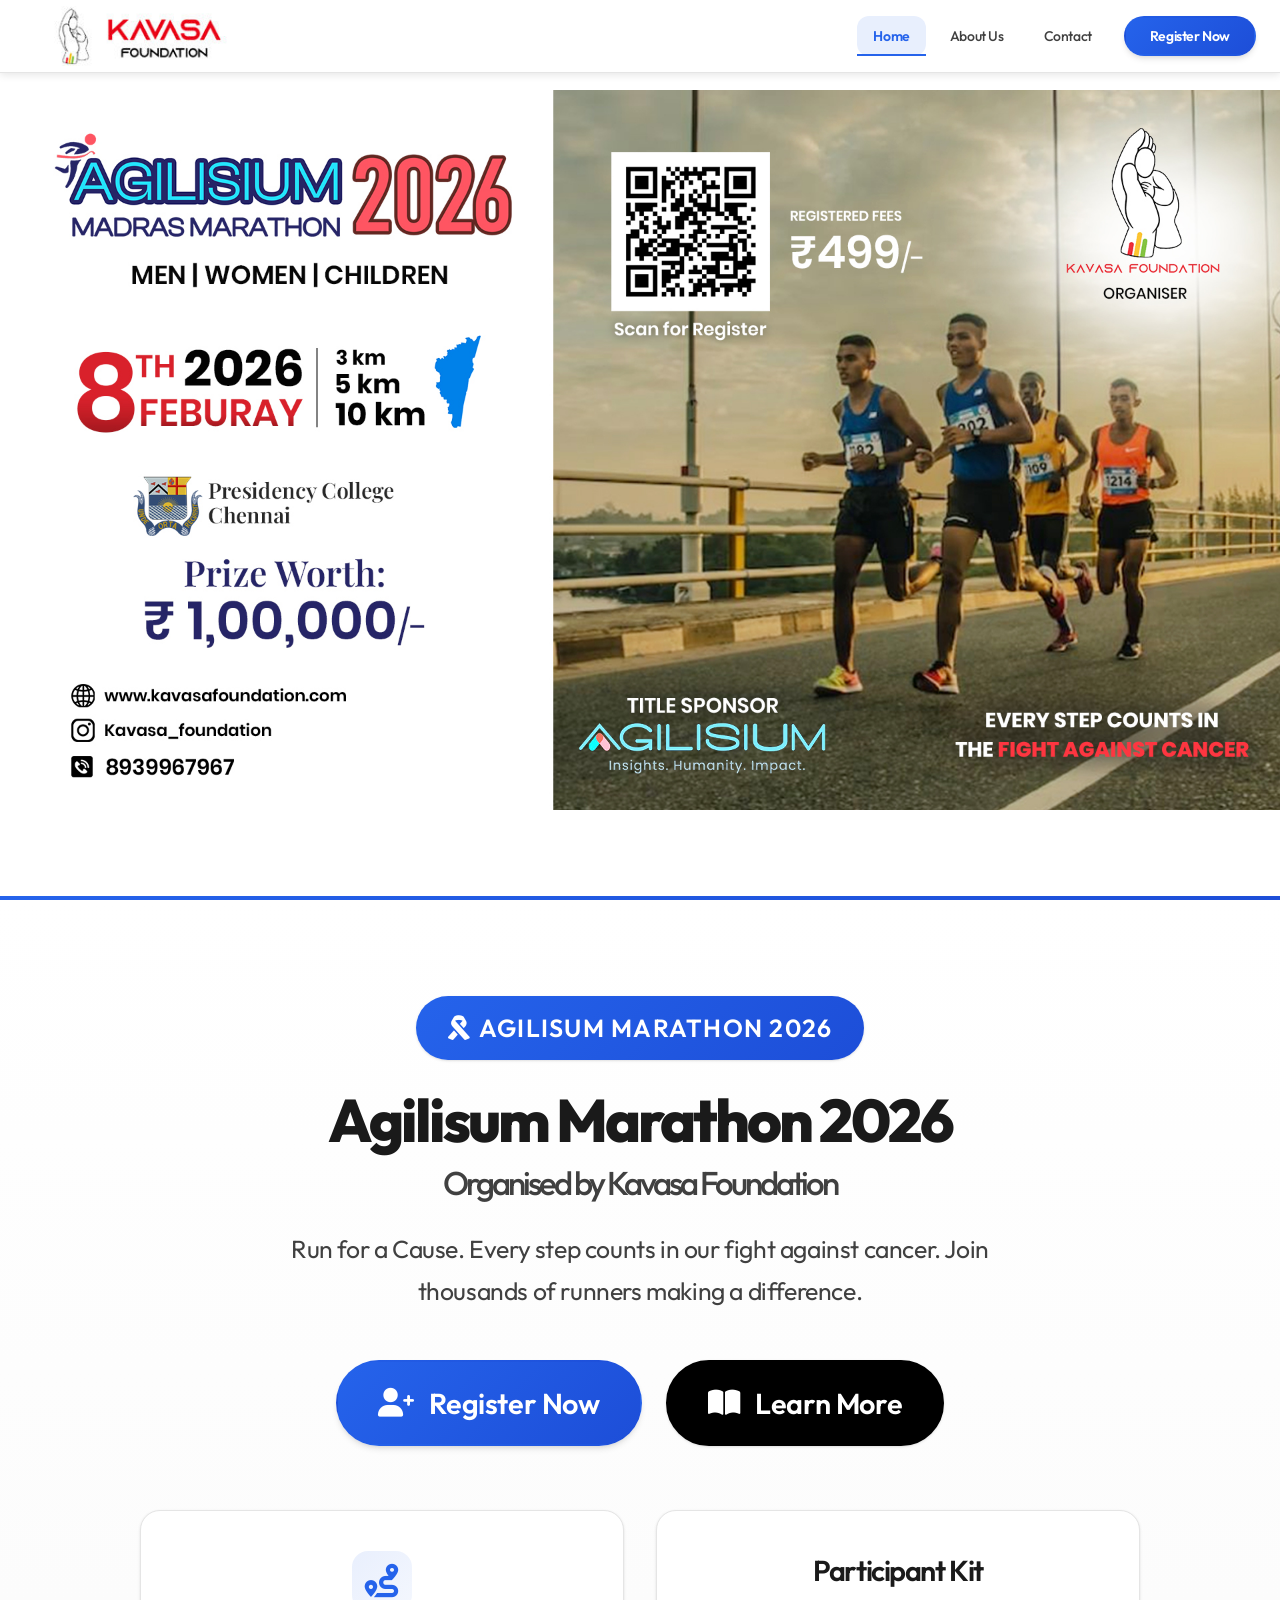
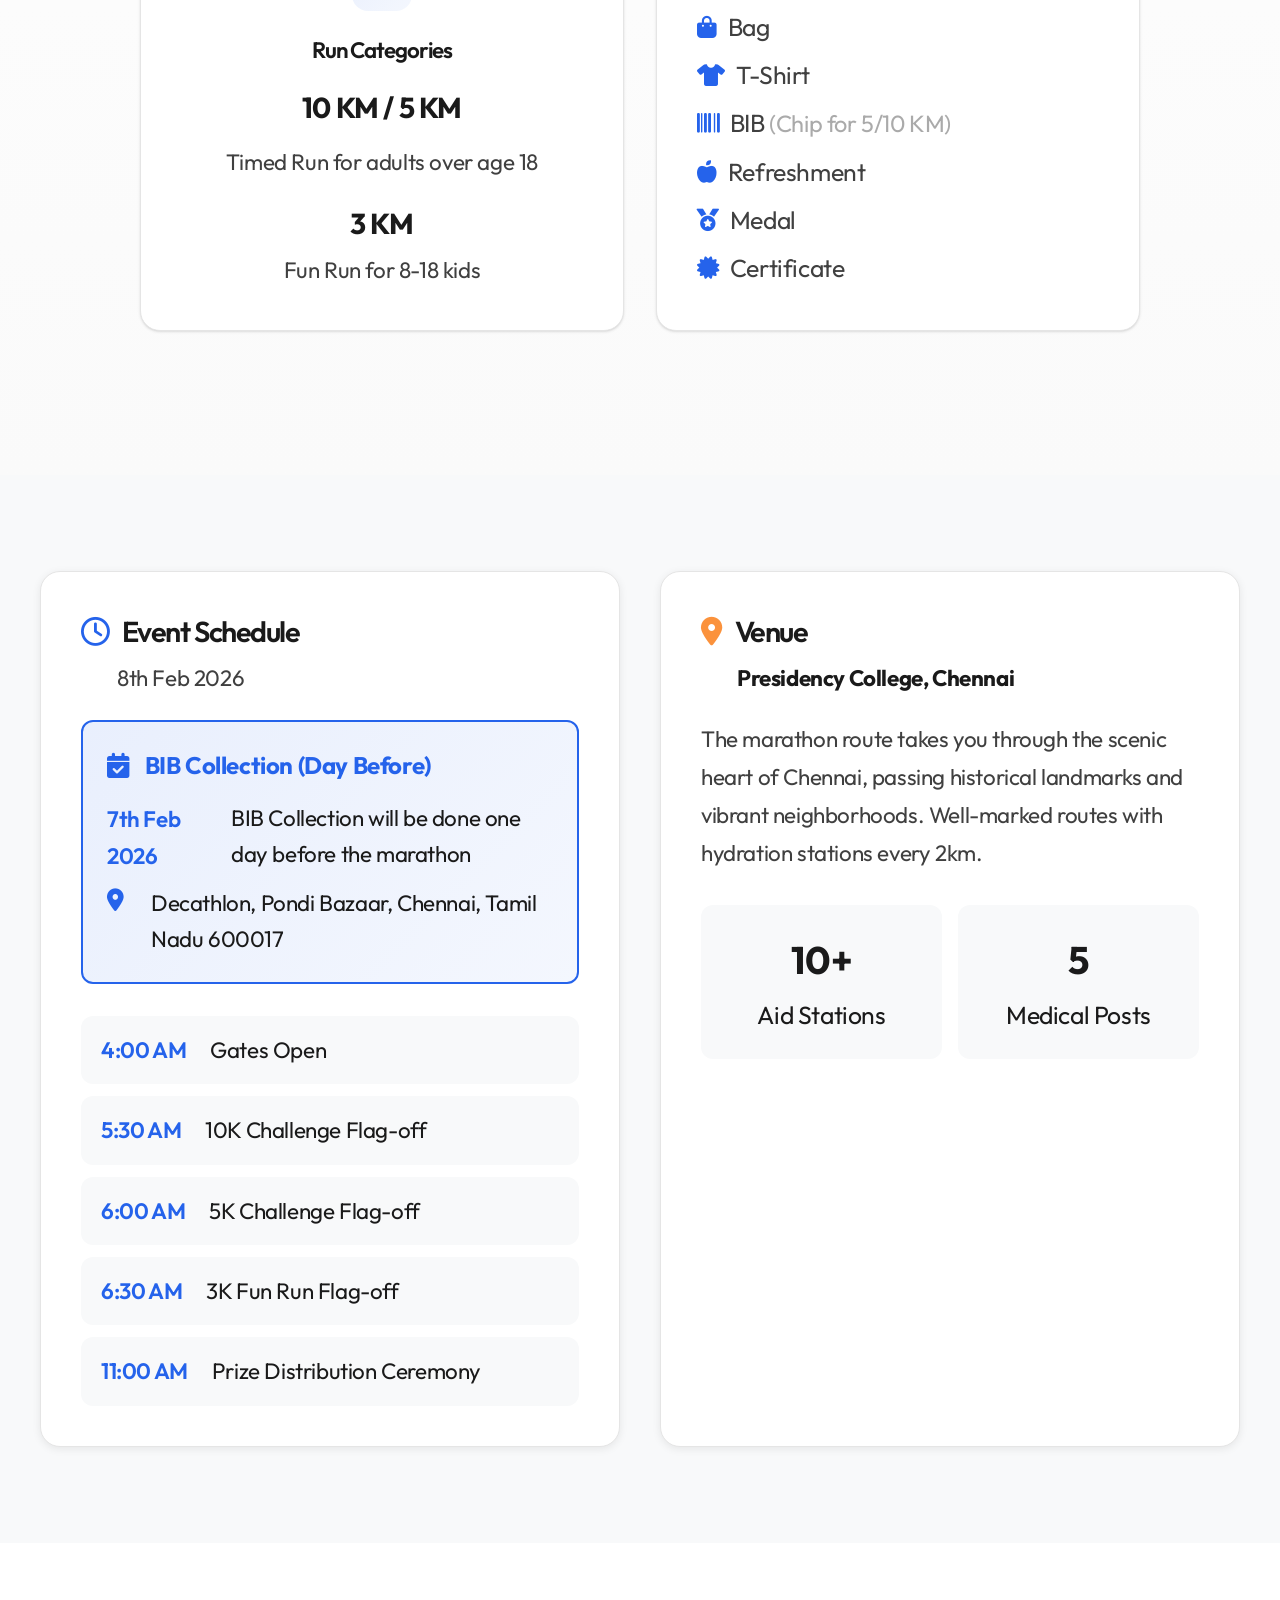
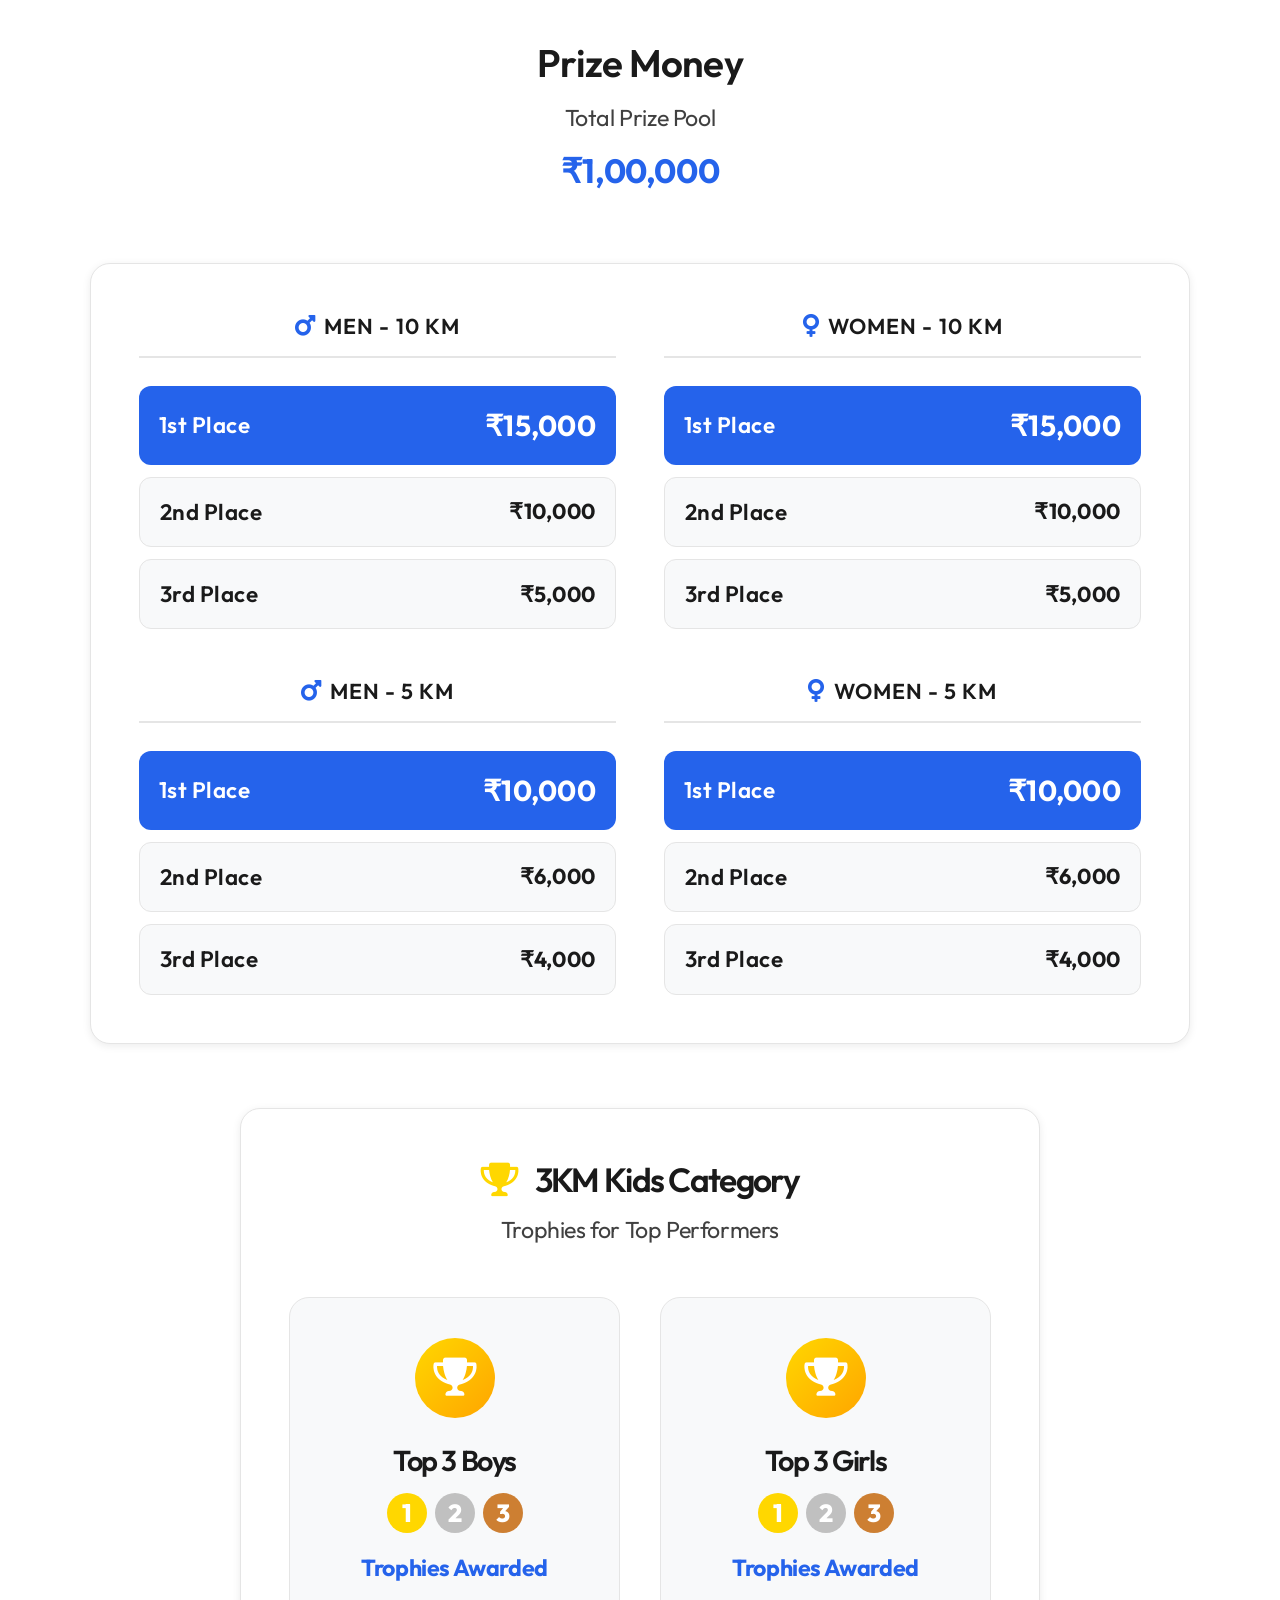
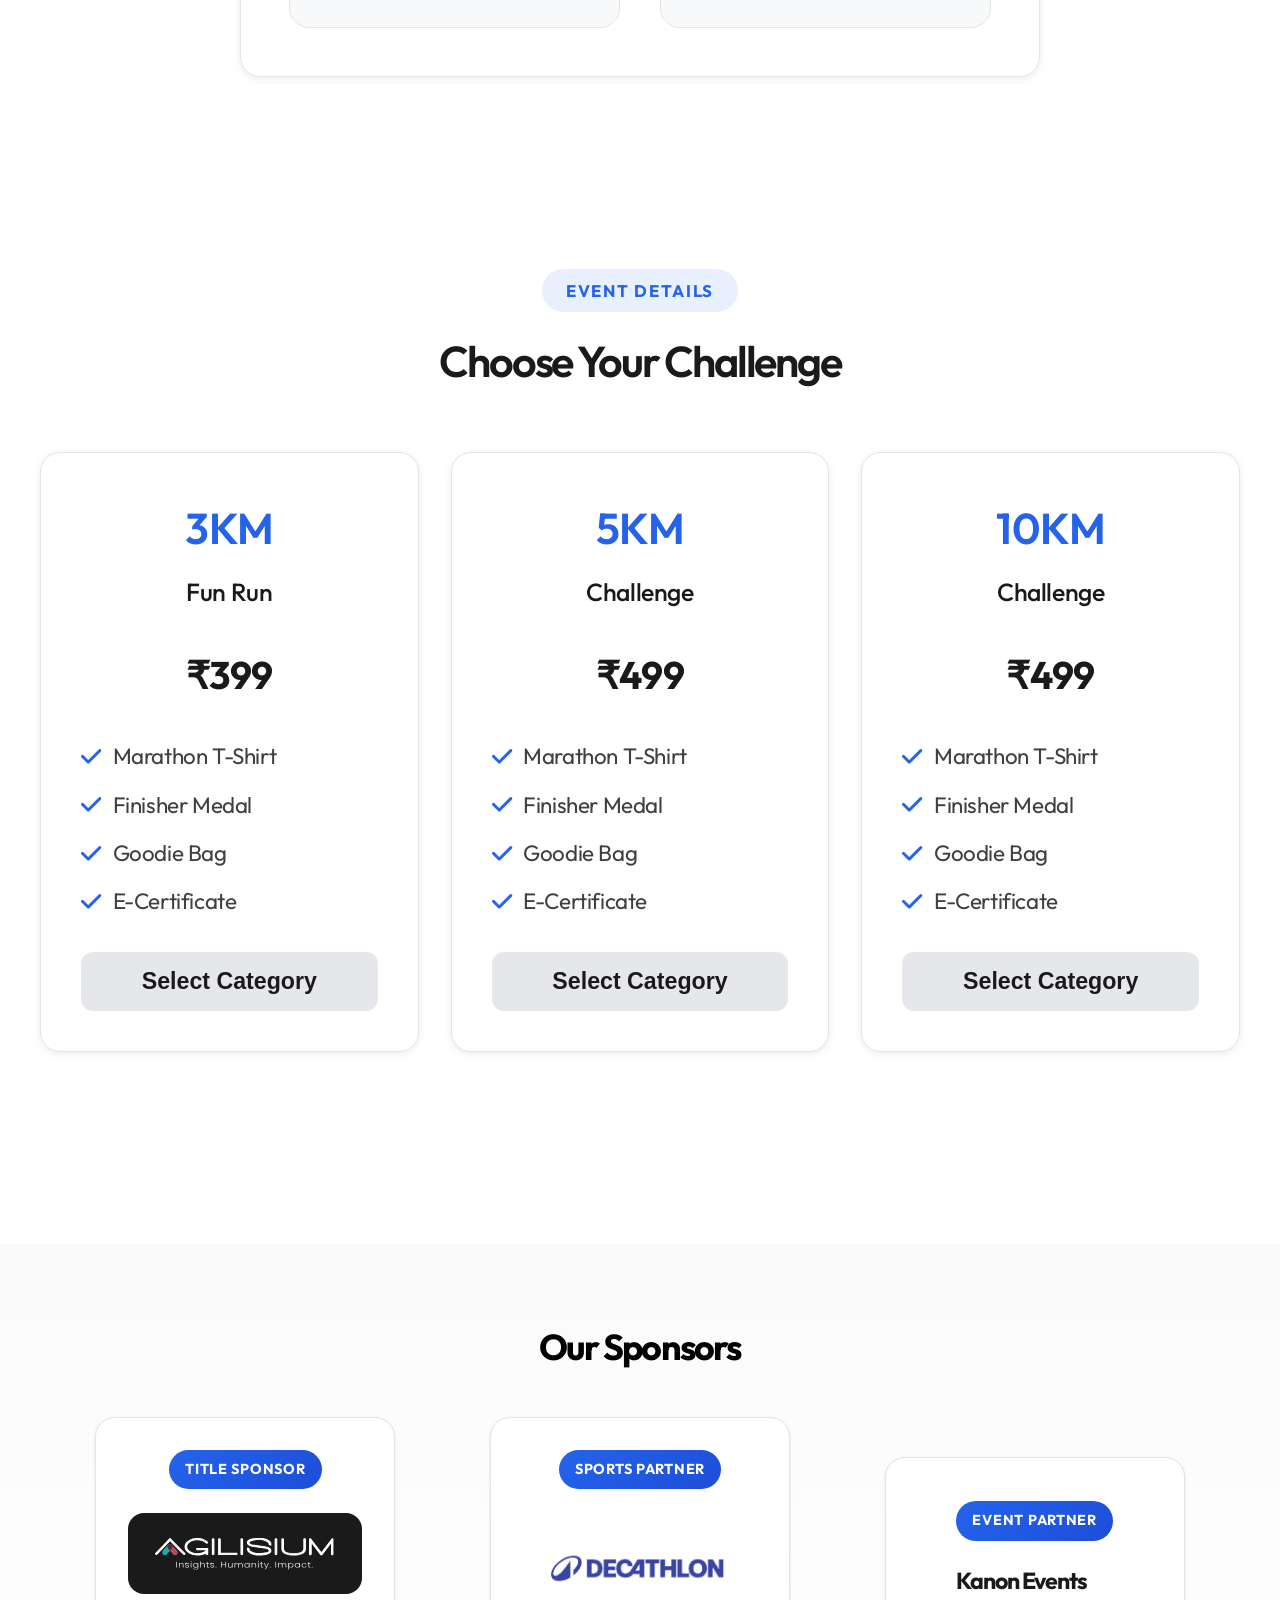
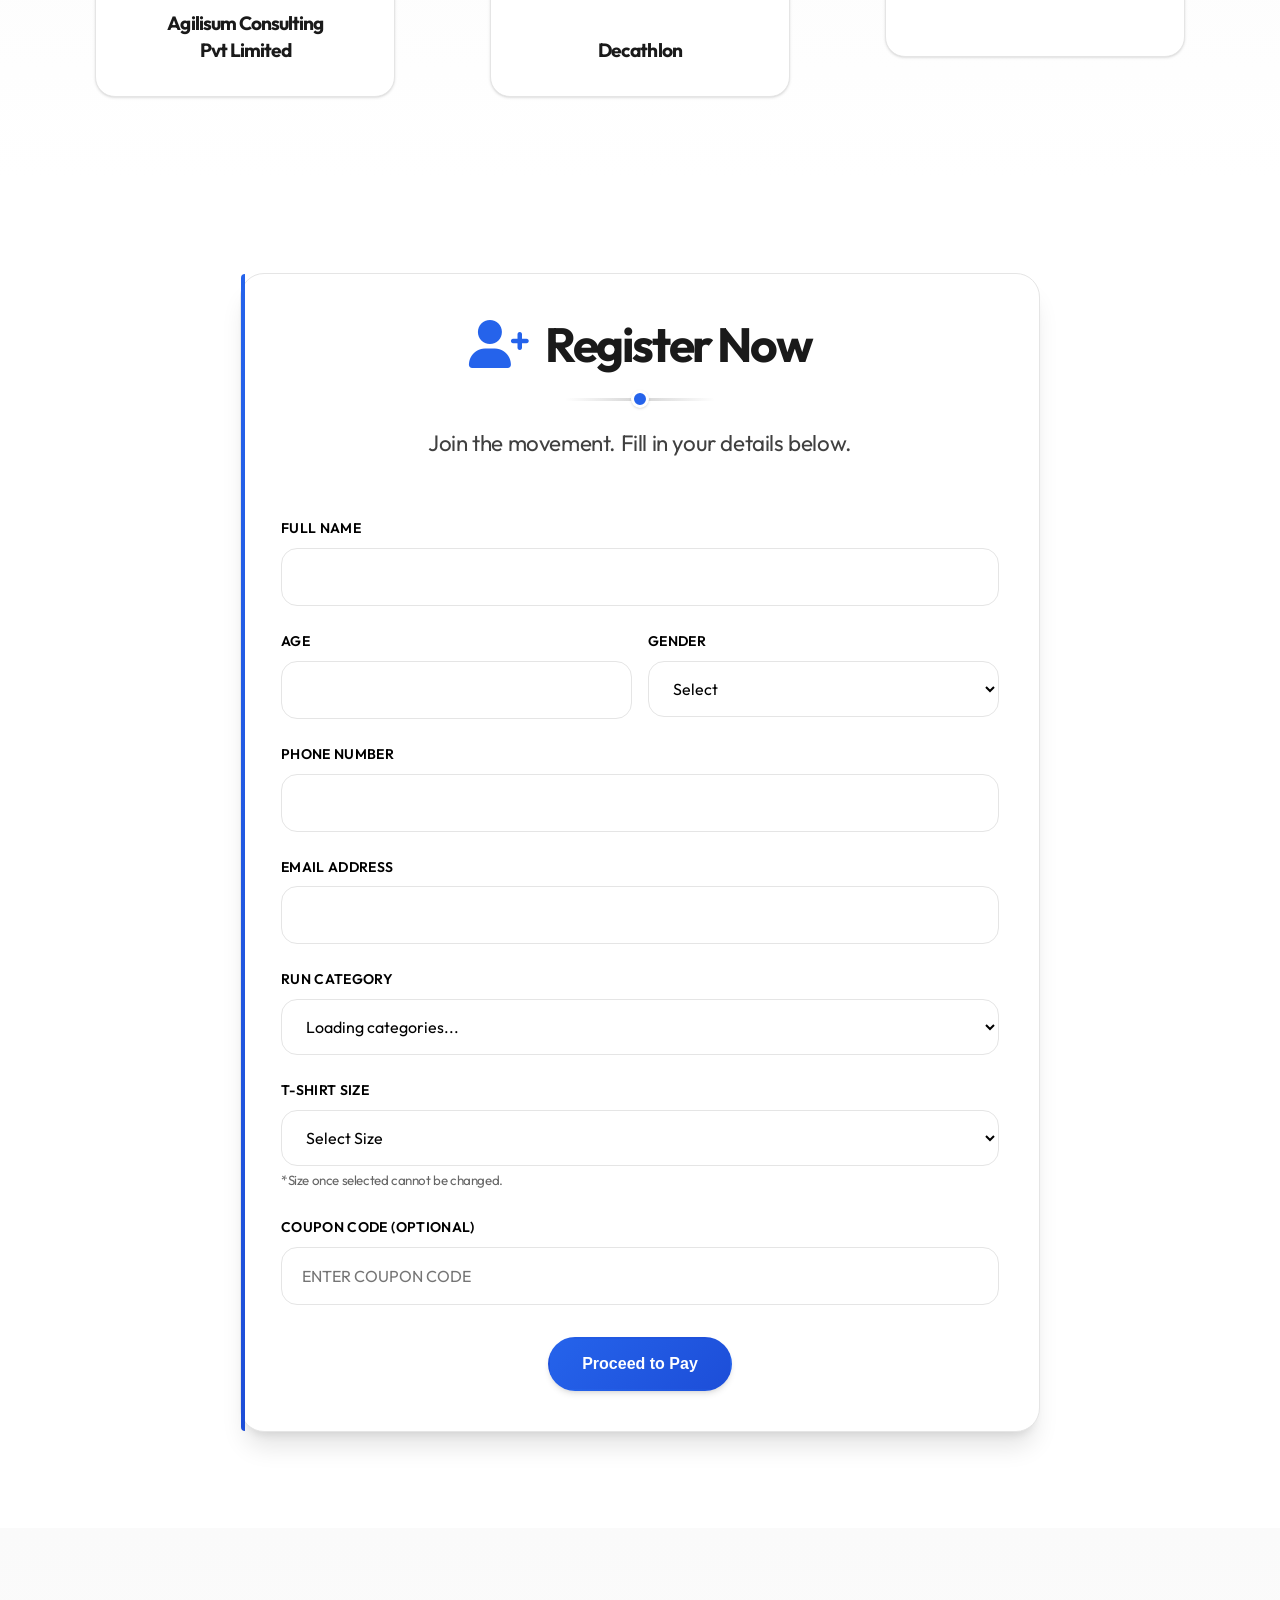
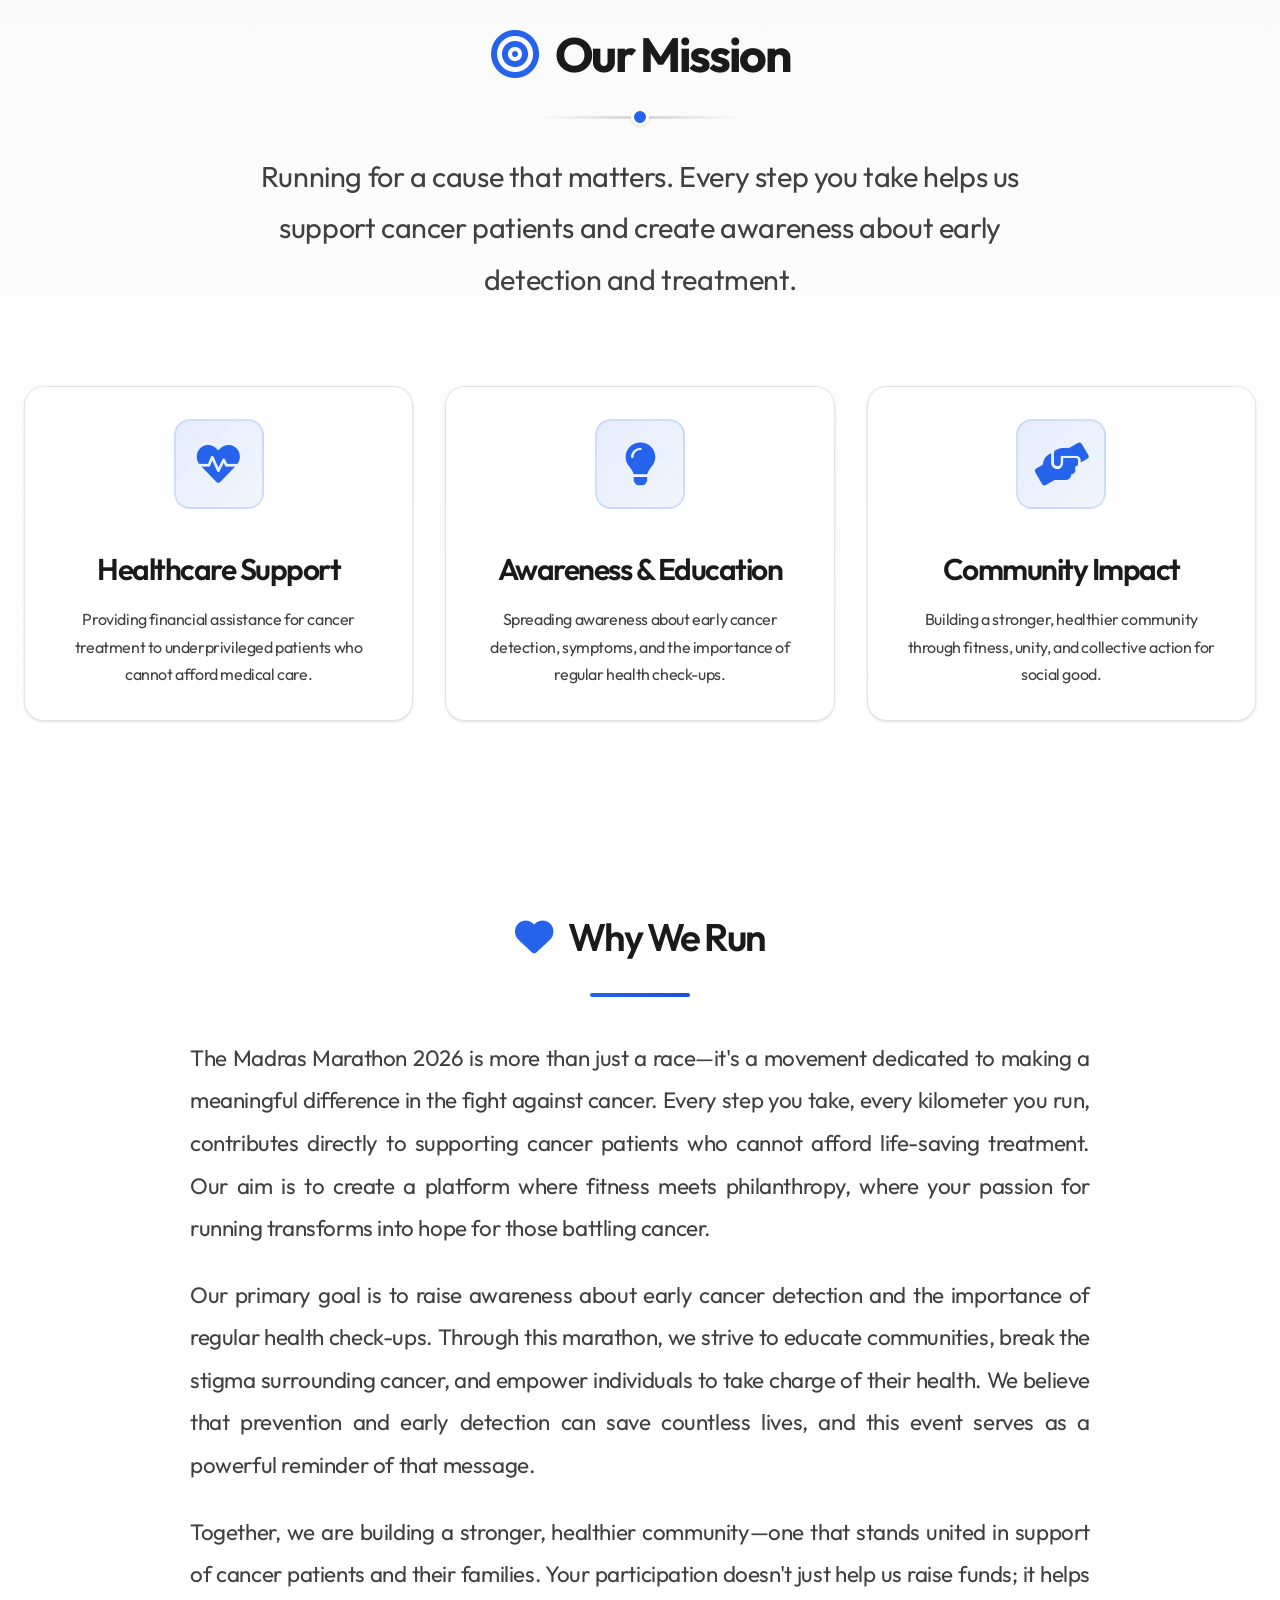
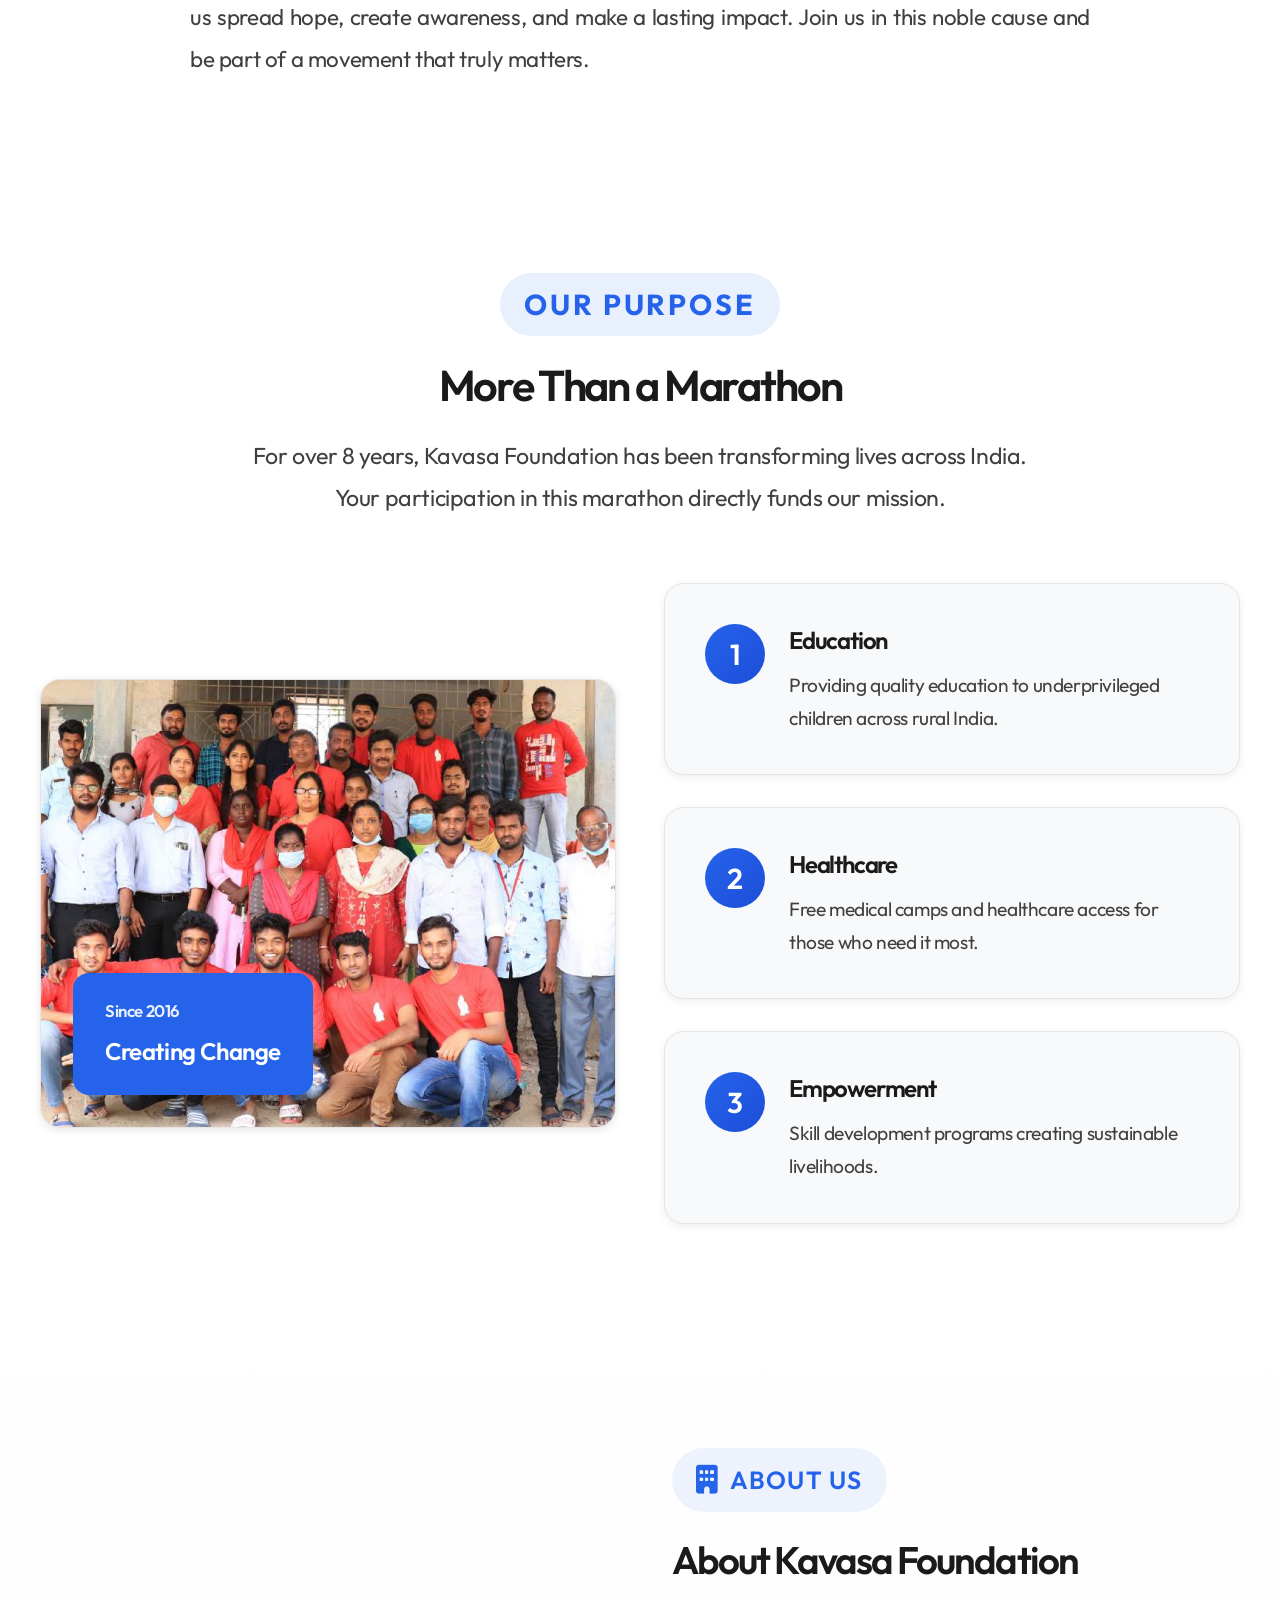
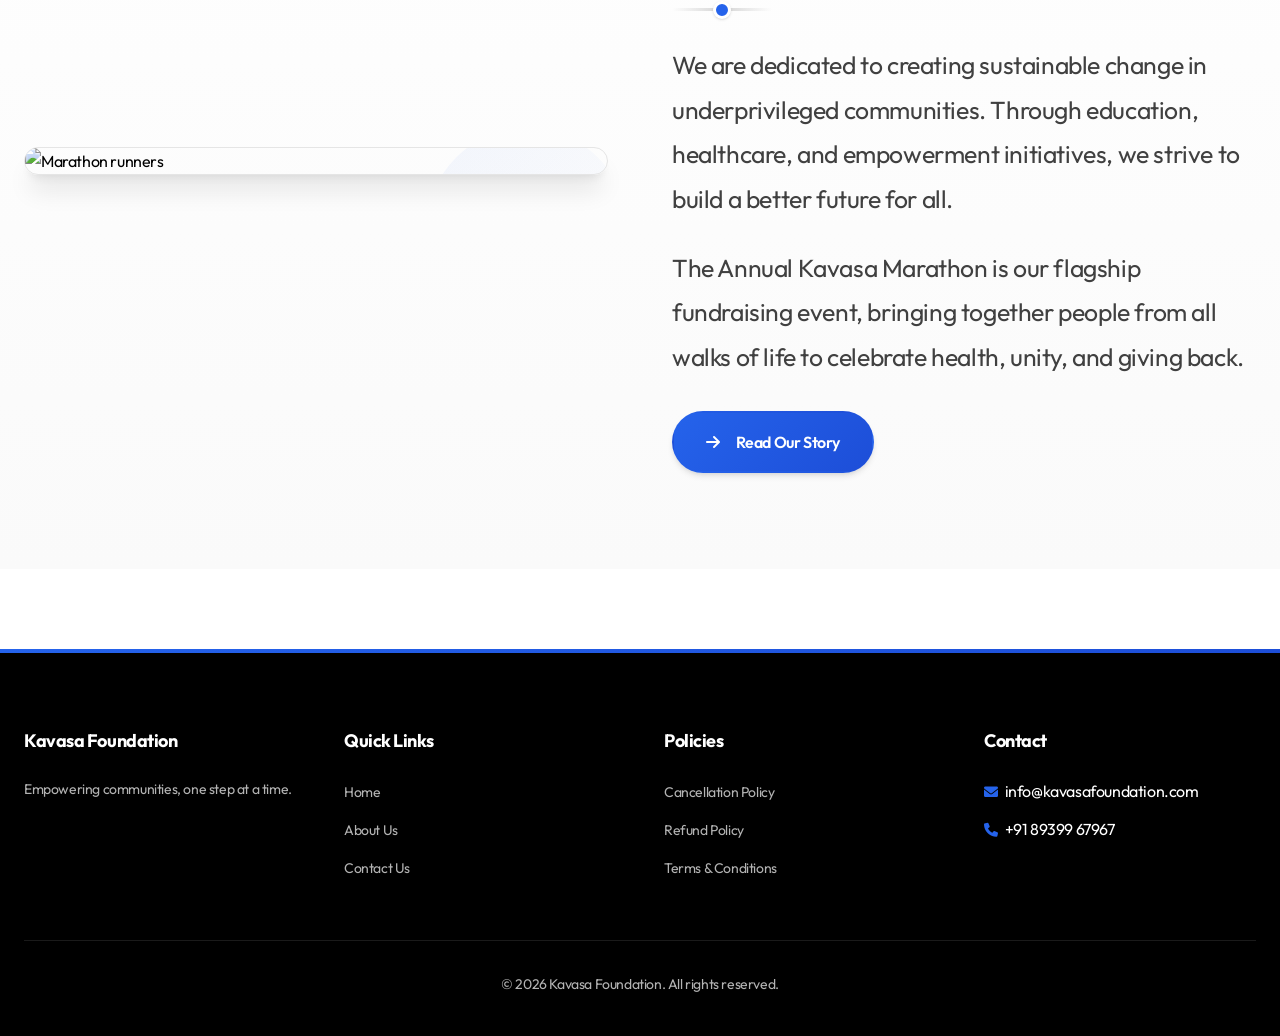
==== commit 7acb6e92: "coupon code integration" ====
--- a/index.html
+++ b/index.html
@@ -80,20 +80,26 @@
     </section>
 
     <!-- Hero Content Section (Desktop Only) -->
-    <section class="section-padding hero-content-desktop" style="background: linear-gradient(to bottom, #ffffff 0%, #fafafa 100%);">
+    <section class="section-padding hero-content-desktop"
+        style="background: linear-gradient(to bottom, #ffffff 0%, #fafafa 100%);">
         <div class="container">
             <div style="text-align: center; max-width: 1000px; margin: 0 auto;">
                 <div style="margin-bottom: 1.5rem;">
-                    <span style="background: var(--gradient-primary); color: white; padding: 0.75rem 2rem; border-radius: var(--radius-full); font-weight: 600; font-size: 1.55rem; text-transform: uppercase; letter-spacing: 0.05em; display: inline-block; box-shadow: var(--shadow-sm);">
+                    <span
+                        style="background: var(--gradient-primary); color: white; padding: 0.75rem 2rem; border-radius: var(--radius-full); font-weight: 600; font-size: 1.55rem; text-transform: uppercase; letter-spacing: 0.05em; display: inline-block; box-shadow: var(--shadow-sm);">
                         <i class="fas fa-ribbon" style="margin-right: 0.5rem;"></i>Agilisum Marathon 2026
                     </span>
                 </div>
                 <h1 style="color: #1a1a1a; margin-bottom: 1.5rem; line-height: 1.2;">
                     Agilisum Marathon 2026
-                    <br><span style="font-size: 0.55em; font-weight: 500; color: var(--text-secondary); display: block; margin-top: 0.5rem;">Organised by Kavasa Foundation</span>
+                    <br><span
+                        style="font-size: 0.55em; font-weight: 500; color: var(--text-secondary); display: block; margin-top: 0.5rem;">Organised
+                        by Kavasa Foundation</span>
                 </h1>
-                <p style="font-size: 1.55rem; font-weight: 400; max-width: 750px; margin: 0 auto 3rem; color: var(--text-secondary); line-height: 1.7;">
-                    Run for a Cause. Every step counts in our fight against cancer. Join thousands of runners making a difference.
+                <p
+                    style="font-size: 1.55rem; font-weight: 400; max-width: 750px; margin: 0 auto 3rem; color: var(--text-secondary); line-height: 1.7;">
+                    Run for a Cause. Every step counts in our fight against cancer. Join thousands of runners making a
+                    difference.
                 </p>
                 <div style="margin-bottom: 4rem; display: flex; gap: 1.5rem; justify-content: center; flex-wrap: wrap;">
                     <a href="#register" class="btn btn-primary" style="font-size: 1.8rem; padding: 1.1rem 2.5rem;">
@@ -103,11 +109,14 @@
                         <i class="fas fa-book-open" style="margin-right: 0.5rem;"></i>Learn More
                     </a>
                 </div>
-                
+
                 <!-- Event Info Cards -->
-                <div style="display: grid; grid-template-columns: repeat(auto-fit, minmax(280px, 1fr)); gap: 2rem; max-width: 1100px; margin: 0 auto 3rem;">
-                    <div style="background: white; padding: 2.5rem; border-radius: var(--radius-xl); border: 1px solid var(--border); box-shadow: var(--shadow-sm); transition: all 0.3s ease;">
-                        <div style="width: 60px; height: 60px; background: linear-gradient(135deg, rgba(37, 99, 235, 0.1) 0%, rgba(37, 99, 235, 0.05) 100%); border-radius: var(--radius-lg); display: flex; align-items: center; justify-content: center; margin: 0 auto 1.5rem;">
+                <div
+                    style="display: grid; grid-template-columns: repeat(auto-fit, minmax(280px, 1fr)); gap: 2rem; max-width: 1100px; margin: 0 auto 3rem;">
+                    <div
+                        style="background: white; padding: 2.5rem; border-radius: var(--radius-xl); border: 1px solid var(--border); box-shadow: var(--shadow-sm); transition: all 0.3s ease;">
+                        <div
+                            style="width: 60px; height: 60px; background: linear-gradient(135deg, rgba(37, 99, 235, 0.1) 0%, rgba(37, 99, 235, 0.05) 100%); border-radius: var(--radius-lg); display: flex; align-items: center; justify-content: center; margin: 0 auto 1.5rem;">
                             <i class="fas fa-route" style="font-size: 2.1rem; color: var(--primary);"></i>
                         </div>
                         <h3 style="color: #1a1a1a; margin-bottom: 1rem; font-size: 1.4rem; font-weight: 600;">
@@ -115,39 +124,48 @@
                         </h3>
                         <div style="color: #1a1a1a; font-size: 1.55rem; line-height: 1.8; margin: 0;">
                             <div style="margin-bottom: 0.5rem; font-weight: 700; font-size: 1.8rem;">10 KM / 5 KM</div>
-                            <div style="margin-bottom: 1rem; font-size: 1.4rem; color: var(--text-secondary);">Timed Run for adults over age 18</div>
+                            <div style="margin-bottom: 1rem; font-size: 1.4rem; color: var(--text-secondary);">Timed Run
+                                for adults over age 18</div>
                             <div style="font-weight: 700; font-size: 1.8rem;">3 KM</div>
                             <div style="font-size: 1.4rem; color: var(--text-secondary);">Fun Run for 8-18 kids</div>
                         </div>
                     </div>
-                    <div style="background: white; padding: 2.5rem; border-radius: var(--radius-xl); border: 1px solid var(--border); box-shadow: var(--shadow-sm); transition: all 0.3s ease;">
+                    <div
+                        style="background: white; padding: 2.5rem; border-radius: var(--radius-xl); border: 1px solid var(--border); box-shadow: var(--shadow-sm); transition: all 0.3s ease;">
                         <div>
                             <h3 style="color: #1a1a1a; margin-bottom: 1rem; font-size: 1.8rem; font-weight: 600;">
                                 Participant Kit
                             </h3>
                             <ul style="padding: 0; margin: 0; list-style: none;">
                                 <li style="display: flex; align-items: center; margin-bottom: 0.5rem;">
-                                    <i class="fas fa-bag-shopping" style="color: var(--primary); font-size: 1.4rem; margin-right: 0.7rem;"></i>
+                                    <i class="fas fa-bag-shopping"
+                                        style="color: var(--primary); font-size: 1.4rem; margin-right: 0.7rem;"></i>
                                     <span style="color: var(--text-secondary); font-size: 1.55rem;">Bag</span>
                                 </li>
                                 <li style="display: flex; align-items: center; margin-bottom: 0.5rem;">
-                                    <i class="fas fa-tshirt" style="color: var(--primary); font-size: 1.4rem; margin-right: 0.7rem;"></i>
+                                    <i class="fas fa-tshirt"
+                                        style="color: var(--primary); font-size: 1.4rem; margin-right: 0.7rem;"></i>
                                     <span style="color: var(--text-secondary); font-size: 1.55rem;">T-Shirt</span>
                                 </li>
                                 <li style="display: flex; align-items: center; margin-bottom: 0.5rem;">
-                                    <i class="fas fa-barcode" style="color: var(--primary); font-size: 1.4rem; margin-right: 0.7rem;"></i>
-                                    <span style="color: var(--text-secondary); font-size: 1.55rem;">BIB <span style="color: #aaa; font-size: 0.95em;">(Chip for 5/10 KM)</span></span>
+                                    <i class="fas fa-barcode"
+                                        style="color: var(--primary); font-size: 1.4rem; margin-right: 0.7rem;"></i>
+                                    <span style="color: var(--text-secondary); font-size: 1.55rem;">BIB <span
+                                            style="color: #aaa; font-size: 0.95em;">(Chip for 5/10 KM)</span></span>
                                 </li>
                                 <li style="display: flex; align-items: center; margin-bottom: 0.5rem;">
-                                    <i class="fas fa-apple-alt" style="color: var(--primary); font-size: 1.4rem; margin-right: 0.7rem;"></i>
+                                    <i class="fas fa-apple-alt"
+                                        style="color: var(--primary); font-size: 1.4rem; margin-right: 0.7rem;"></i>
                                     <span style="color: var(--text-secondary); font-size: 1.55rem;">Refreshment</span>
                                 </li>
                                 <li style="display: flex; align-items: center; margin-bottom: 0.5rem;">
-                                    <i class="fas fa-medal" style="color: var(--primary); font-size: 1.4rem; margin-right: 0.7rem;"></i>
+                                    <i class="fas fa-medal"
+                                        style="color: var(--primary); font-size: 1.4rem; margin-right: 0.7rem;"></i>
                                     <span style="color: var(--text-secondary); font-size: 1.55rem;">Medal</span>
                                 </li>
                                 <li style="display: flex; align-items: center;">
-                                    <i class="fas fa-certificate" style="color: var(--primary); font-size: 1.4rem; margin-right: 0.7rem;"></i>
+                                    <i class="fas fa-certificate"
+                                        style="color: var(--primary); font-size: 1.4rem; margin-right: 0.7rem;"></i>
                                     <span style="color: var(--text-secondary); font-size: 1.55rem;">Certificate</span>
                                 </li>
                             </ul>
@@ -156,629 +174,851 @@
                 </div>
             </div>
         </div>
-        </section>
-
-        <!-- Event Schedule & Venue Section -->
-        <section class="section-padding" style="background: #f8f9fa;">
-            <div class="container">
-                <div class="event-grid" style="max-width: 1200px; margin: 0 auto;">
-                    <!-- Event Schedule Card -->
-                    <div style="background: white; padding: 2.5rem; border-radius: var(--radius-xl); box-shadow: 0 2px 8px rgba(0, 0, 0, 0.08); border: 1px solid var(--border);">
-                        <div style="display: flex; align-items: center; gap: 0.75rem; margin-bottom: 0.5rem;">
-                            <i class="far fa-clock" style="color: var(--primary); font-size: 1.8rem;"></i>
-                            <h3 style="color: #1a1a1a; font-size: 1.8rem; font-weight: 600; margin: 0;">Event Schedule</h3>
-                        </div>
-                        <p style="color: var(--text-secondary); font-size: 1.4rem; margin: 0 0 1.5rem 2.25rem;">8th Feb 2026</p>
-                        
-                        <!-- BIB Collection - Day Before -->
-                        <div style="background: linear-gradient(135deg, rgba(37, 99, 235, 0.1) 0%, rgba(37, 99, 235, 0.05) 100%); padding: 1.5rem; border-radius: var(--radius-md); border: 2px solid var(--primary); margin-bottom: 2rem;">
-                            <div style="display: flex; align-items: center; gap: 1rem; margin-bottom: 1rem;">
-                                <i class="fas fa-calendar-check" style="color: var(--primary); font-size: 1.6rem;"></i>
-                                <span style="color: var(--primary); font-weight: 700; font-size: 1.5rem;">BIB Collection (Day Before)</span>
-                            </div>
-                            <div style="display: flex; align-items: flex-start; gap: 1.5rem; margin-bottom: 0.75rem;">
-                                <span style="color: var(--primary); font-weight: 600; font-size: 1.4rem; min-width: 100px;">7th Feb 2026</span>
-                                <span style="color: #1a1a1a; font-size: 1.4rem; line-height: 1.6;">BIB Collection will be done one day before the marathon</span>
-                            </div>
-                            <div style="display: flex; align-items: flex-start; gap: 1.5rem;">
-                                <i class="fas fa-map-marker-alt" style="color: var(--primary); font-size: 1.4rem; margin-top: 0.2rem; min-width: 20px;"></i>
-                                <span style="color: #1a1a1a; font-size: 1.4rem; line-height: 1.6;">Decathlon, Pondi Bazaar, Chennai, Tamil Nadu 600017</span>
-                            </div>
-                        </div>
-                        
-                        <div style="display: flex; flex-direction: column; gap: 0.75rem;">
-                            <div style="background: #f8f9fa; padding: 1rem 1.25rem; border-radius: var(--radius-md); display: flex; align-items: center; gap: 1.5rem;">
-                                <span style="color: var(--primary); font-weight: 600; font-size: 1.4rem; min-width: 80px;">4:00 AM</span>
-                                <span style="color: #1a1a1a; font-size: 1.4rem;">Gates Open</span>
-                            </div>
-                            <div style="background: #f8f9fa; padding: 1rem 1.25rem; border-radius: var(--radius-md); display: flex; align-items: center; gap: 1.5rem;">
-                                <span style="color: var(--primary); font-weight: 600; font-size: 1.4rem; min-width: 80px;">5:30 AM</span>
-                                <span style="color: #1a1a1a; font-size: 1.4rem;">10K Challenge Flag-off</span>
-                            </div>
-                            <div style="background: #f8f9fa; padding: 1rem 1.25rem; border-radius: var(--radius-md); display: flex; align-items: center; gap: 1.5rem;">
-                                <span style="color: var(--primary); font-weight: 600; font-size: 1.4rem; min-width: 80px;">6:00 AM</span>
-                                <span style="color: #1a1a1a; font-size: 1.4rem;">5K Challenge Flag-off</span>
-                            </div>
-                            <div style="background: #f8f9fa; padding: 1rem 1.25rem; border-radius: var(--radius-md); display: flex; align-items: center; gap: 1.5rem;">
-                                <span style="color: var(--primary); font-weight: 600; font-size: 1.4rem; min-width: 80px;">6:30 AM</span>
-                                <span style="color: #1a1a1a; font-size: 1.4rem;">3K Fun Run Flag-off</span>
-                            </div>
-                            <div style="background: #f8f9fa; padding: 1rem 1.25rem; border-radius: var(--radius-md); display: flex; align-items: center; gap: 1.5rem;">
-                                <span style="color: var(--primary); font-weight: 600; font-size: 1.4rem; min-width: 80px;">11:00 AM</span>
-                                <span style="color: #1a1a1a; font-size: 1.4rem;">Prize Distribution Ceremony</span>
-                            </div>
-                        </div>
-                    </div>
-
-                    <!-- Venue Card -->
-                    <div style="background: white; padding: 2.5rem; border-radius: var(--radius-xl); box-shadow: 0 2px 8px rgba(0, 0, 0, 0.08); border: 1px solid var(--border);">
-                        <div style="display: flex; align-items: center; gap: 0.75rem; margin-bottom: 0.5rem;">
-                            <i class="fas fa-map-marker-alt" style="color: #fb923c; font-size: 1.8rem;"></i>
-                            <h3 style="color: #1a1a1a; font-size: 1.8rem; font-weight: 600; margin: 0;">Venue</h3>
-                        </div>
-                        <p style="color: #1a1a1a; font-size: 1.4rem; font-weight: 700; margin: 0 0 1.5rem 2.25rem;">Presidency College, Chennai</p>
-                        
-                        <p style="color: var(--text-secondary); font-size: 1.4rem; line-height: 1.7; margin-bottom: 2rem;">
-                            The marathon route takes you through the scenic heart of Chennai, passing historical landmarks and vibrant neighborhoods. Well-marked routes with hydration stations every 2km.
-                        </p>
-                        
-                        <div class="venue-stats-grid" style="display: grid; gap: 1rem;">
-                            <div style="background: #f8f9fa; padding: 1.5rem; border-radius: var(--radius-md); text-align: center;">
-                                <div style="color: #1a1a1a; font-size: 2.4rem; font-weight: 700; margin-bottom: 0.25rem;">10+</div>
-                                <div style="color: #1a1a1a; font-size: 1.55rem;">Aid Stations</div>
-                            </div>
-                            <div style="background: #f8f9fa; padding: 1.5rem; border-radius: var(--radius-md); text-align: center;">
-                                <div style="color: #1a1a1a; font-size: 2.4rem; font-weight: 700; margin-bottom: 0.25rem;">5</div>
-                                <div style="color: #1a1a1a; font-size: 1.55rem;">Medical Posts</div>
-                            </div>
-                        </div>
-                    </div>
-                </div>
-            </div>
-        </section>
-
-        <!-- Prizes Section -->
-        <section class="section-padding" style="background: #ffffff;">
-            <div class="container">
+    </section>
+
+    <!-- Event Schedule & Venue Section -->
+    <section class="section-padding" style="background: #f8f9fa;">
+        <div class="container">
+            <div class="event-grid" style="max-width: 1200px; margin: 0 auto;">
+                <!-- Event Schedule Card -->
+                <div
+                    style="background: white; padding: 2.5rem; border-radius: var(--radius-xl); box-shadow: 0 2px 8px rgba(0, 0, 0, 0.08); border: 1px solid var(--border);">
+                    <div style="display: flex; align-items: center; gap: 0.75rem; margin-bottom: 0.5rem;">
+                        <i class="far fa-clock" style="color: var(--primary); font-size: 1.8rem;"></i>
+                        <h3 style="color: #1a1a1a; font-size: 1.8rem; font-weight: 600; margin: 0;">Event Schedule</h3>
+                    </div>
+                    <p style="color: var(--text-secondary); font-size: 1.4rem; margin: 0 0 1.5rem 2.25rem;">8th Feb 2026
+                    </p>
+
+                    <!-- BIB Collection - Day Before -->
+                    <div
+                        style="background: linear-gradient(135deg, rgba(37, 99, 235, 0.1) 0%, rgba(37, 99, 235, 0.05) 100%); padding: 1.5rem; border-radius: var(--radius-md); border: 2px solid var(--primary); margin-bottom: 2rem;">
+                        <div style="display: flex; align-items: center; gap: 1rem; margin-bottom: 1rem;">
+                            <i class="fas fa-calendar-check" style="color: var(--primary); font-size: 1.6rem;"></i>
+                            <span style="color: var(--primary); font-weight: 700; font-size: 1.5rem;">BIB Collection
+                                (Day Before)</span>
+                        </div>
+                        <div style="display: flex; align-items: flex-start; gap: 1.5rem; margin-bottom: 0.75rem;">
+                            <span
+                                style="color: var(--primary); font-weight: 600; font-size: 1.4rem; min-width: 100px;">7th
+                                Feb 2026</span>
+                            <span style="color: #1a1a1a; font-size: 1.4rem; line-height: 1.6;">BIB Collection will be
+                                done one day before the marathon</span>
+                        </div>
+                        <div style="display: flex; align-items: flex-start; gap: 1.5rem;">
+                            <i class="fas fa-map-marker-alt"
+                                style="color: var(--primary); font-size: 1.4rem; margin-top: 0.2rem; min-width: 20px;"></i>
+                            <span style="color: #1a1a1a; font-size: 1.4rem; line-height: 1.6;">Decathlon, Pondi Bazaar,
+                                Chennai, Tamil Nadu 600017</span>
+                        </div>
+                    </div>
+
+                    <div style="display: flex; flex-direction: column; gap: 0.75rem;">
+                        <div
+                            style="background: #f8f9fa; padding: 1rem 1.25rem; border-radius: var(--radius-md); display: flex; align-items: center; gap: 1.5rem;">
+                            <span
+                                style="color: var(--primary); font-weight: 600; font-size: 1.4rem; min-width: 80px;">4:00
+                                AM</span>
+                            <span style="color: #1a1a1a; font-size: 1.4rem;">Gates Open</span>
+                        </div>
+                        <div
+                            style="background: #f8f9fa; padding: 1rem 1.25rem; border-radius: var(--radius-md); display: flex; align-items: center; gap: 1.5rem;">
+                            <span
+                                style="color: var(--primary); font-weight: 600; font-size: 1.4rem; min-width: 80px;">5:30
+                                AM</span>
+                            <span style="color: #1a1a1a; font-size: 1.4rem;">10K Challenge Flag-off</span>
+                        </div>
+                        <div
+                            style="background: #f8f9fa; padding: 1rem 1.25rem; border-radius: var(--radius-md); display: flex; align-items: center; gap: 1.5rem;">
+                            <span
+                                style="color: var(--primary); font-weight: 600; font-size: 1.4rem; min-width: 80px;">6:00
+                                AM</span>
+                            <span style="color: #1a1a1a; font-size: 1.4rem;">5K Challenge Flag-off</span>
+                        </div>
+                        <div
+                            style="background: #f8f9fa; padding: 1rem 1.25rem; border-radius: var(--radius-md); display: flex; align-items: center; gap: 1.5rem;">
+                            <span
+                                style="color: var(--primary); font-weight: 600; font-size: 1.4rem; min-width: 80px;">6:30
+                                AM</span>
+                            <span style="color: #1a1a1a; font-size: 1.4rem;">3K Fun Run Flag-off</span>
+                        </div>
+                        <div
+                            style="background: #f8f9fa; padding: 1rem 1.25rem; border-radius: var(--radius-md); display: flex; align-items: center; gap: 1.5rem;">
+                            <span
+                                style="color: var(--primary); font-weight: 600; font-size: 1.4rem; min-width: 80px;">11:00
+                                AM</span>
+                            <span style="color: #1a1a1a; font-size: 1.4rem;">Prize Distribution Ceremony</span>
+                        </div>
+                    </div>
+                </div>
+
+                <!-- Venue Card -->
+                <div
+                    style="background: white; padding: 2.5rem; border-radius: var(--radius-xl); box-shadow: 0 2px 8px rgba(0, 0, 0, 0.08); border: 1px solid var(--border);">
+                    <div style="display: flex; align-items: center; gap: 0.75rem; margin-bottom: 0.5rem;">
+                        <i class="fas fa-map-marker-alt" style="color: #fb923c; font-size: 1.8rem;"></i>
+                        <h3 style="color: #1a1a1a; font-size: 1.8rem; font-weight: 600; margin: 0;">Venue</h3>
+                    </div>
+                    <p style="color: #1a1a1a; font-size: 1.4rem; font-weight: 700; margin: 0 0 1.5rem 2.25rem;">
+                        Presidency College, Chennai</p>
+
+                    <p style="color: var(--text-secondary); font-size: 1.4rem; line-height: 1.7; margin-bottom: 2rem;">
+                        The marathon route takes you through the scenic heart of Chennai, passing historical landmarks
+                        and vibrant neighborhoods. Well-marked routes with hydration stations every 2km.
+                    </p>
+
+                    <div class="venue-stats-grid" style="display: grid; gap: 1rem;">
+                        <div
+                            style="background: #f8f9fa; padding: 1.5rem; border-radius: var(--radius-md); text-align: center;">
+                            <div style="color: #1a1a1a; font-size: 2.4rem; font-weight: 700; margin-bottom: 0.25rem;">
+                                10+</div>
+                            <div style="color: #1a1a1a; font-size: 1.55rem;">Aid Stations</div>
+                        </div>
+                        <div
+                            style="background: #f8f9fa; padding: 1.5rem; border-radius: var(--radius-md); text-align: center;">
+                            <div style="color: #1a1a1a; font-size: 2.4rem; font-weight: 700; margin-bottom: 0.25rem;">5
+                            </div>
+                            <div style="color: #1a1a1a; font-size: 1.55rem;">Medical Posts</div>
+                        </div>
+                    </div>
+                </div>
+            </div>
+        </div>
+    </section>
+
+    <!-- Prizes Section -->
+    <section class="section-padding" style="background: #ffffff;">
+        <div class="container">
+            <div style="text-align: center; margin-bottom: 4rem;">
+                <h2
+                    style="color: #1a1a1a; font-size: 2.4rem; margin-bottom: 0.75rem; font-weight: 600; letter-spacing: -0.02em;">
+                    Prize Money
+                </h2>
+                <p style="font-size: 1.45rem; color: var(--text-secondary); margin-bottom: 0.5rem;">Total Prize Pool</p>
+                <p style="font-size: 2.1rem; color: var(--primary); font-weight: 700; margin: 0;">₹1,00,000</p>
+            </div>
+
+            <!-- Prize Money - Professional Table Design -->
+            <div style="max-width: 1100px; margin: 0 auto 4rem;">
+                <div
+                    style="background: white; padding: 3rem; border-radius: var(--radius-xl); box-shadow: 0 2px 8px rgba(0, 0, 0, 0.08); border: 1px solid var(--border);">
+                    <div class="prize-grid" style="display: grid; gap: 3rem;">
+                        <!-- Men - 10 KM -->
+                        <div>
+                            <h4
+                                style="margin: 0 0 1.75rem; color: #1a1a1a; font-size: 1.35rem; font-weight: 600; text-align: center; padding-bottom: 0.875rem; border-bottom: 2px solid var(--border); text-transform: uppercase; letter-spacing: 0.05em;">
+                                <i class="fas fa-mars"
+                                    style="color: var(--primary); margin-right: 0.5rem; font-size: 1.45rem;"></i>Men -
+                                10 KM
+                            </h4>
+                            <div style="display: flex; flex-direction: column; gap: 0.75rem;">
+                                <div
+                                    style="display: flex; justify-content: space-between; align-items: center; padding: 1rem 1.25rem; background: var(--primary); border-radius: var(--radius-md);">
+                                    <span
+                                        style="font-weight: 600; color: white; font-size: 1.4rem; letter-spacing: 0.02em;">1st
+                                        Place</span>
+                                    <span
+                                        style="font-weight: 700; color: white; font-size: 1.8rem; letter-spacing: 0.01em;">₹15,000</span>
+                                </div>
+                                <div
+                                    style="display: flex; justify-content: space-between; align-items: center; padding: 1rem 1.25rem; background: #f8f9fa; border-radius: var(--radius-md); border: 1px solid var(--border);">
+                                    <span
+                                        style="font-weight: 600; color: #1a1a1a; font-size: 1.4rem; letter-spacing: 0.02em;">2nd
+                                        Place</span>
+                                    <span
+                                        style="font-weight: 700; color: #1a1a1a; font-size: 1.35rem; letter-spacing: 0.01em;">₹10,000</span>
+                                </div>
+                                <div
+                                    style="display: flex; justify-content: space-between; align-items: center; padding: 1rem 1.25rem; background: #f8f9fa; border-radius: var(--radius-md); border: 1px solid var(--border);">
+                                    <span
+                                        style="font-weight: 600; color: #1a1a1a; font-size: 1.4rem; letter-spacing: 0.02em;">3rd
+                                        Place</span>
+                                    <span
+                                        style="font-weight: 700; color: #1a1a1a; font-size: 1.35rem; letter-spacing: 0.01em;">₹5,000</span>
+                                </div>
+                            </div>
+                        </div>
+
+                        <!-- Women - 10 KM -->
+                        <div>
+                            <h4
+                                style="margin: 0 0 1.75rem; color: #1a1a1a; font-size: 1.35rem; font-weight: 600; text-align: center; padding-bottom: 0.875rem; border-bottom: 2px solid var(--border); text-transform: uppercase; letter-spacing: 0.05em;">
+                                <i class="fas fa-venus"
+                                    style="color: var(--primary); margin-right: 0.5rem; font-size: 1.45rem;"></i>Women -
+                                10 KM
+                            </h4>
+                            <div style="display: flex; flex-direction: column; gap: 0.75rem;">
+                                <div
+                                    style="display: flex; justify-content: space-between; align-items: center; padding: 1rem 1.25rem; background: var(--primary); border-radius: var(--radius-md);">
+                                    <span
+                                        style="font-weight: 600; color: white; font-size: 1.4rem; letter-spacing: 0.02em;">1st
+                                        Place</span>
+                                    <span
+                                        style="font-weight: 700; color: white; font-size: 1.8rem; letter-spacing: 0.01em;">₹15,000</span>
+                                </div>
+                                <div
+                                    style="display: flex; justify-content: space-between; align-items: center; padding: 1rem 1.25rem; background: #f8f9fa; border-radius: var(--radius-md); border: 1px solid var(--border);">
+                                    <span
+                                        style="font-weight: 600; color: #1a1a1a; font-size: 1.4rem; letter-spacing: 0.02em;">2nd
+                                        Place</span>
+                                    <span
+                                        style="font-weight: 700; color: #1a1a1a; font-size: 1.35rem; letter-spacing: 0.01em;">₹10,000</span>
+                                </div>
+                                <div
+                                    style="display: flex; justify-content: space-between; align-items: center; padding: 1rem 1.25rem; background: #f8f9fa; border-radius: var(--radius-md); border: 1px solid var(--border);">
+                                    <span
+                                        style="font-weight: 600; color: #1a1a1a; font-size: 1.4rem; letter-spacing: 0.02em;">3rd
+                                        Place</span>
+                                    <span
+                                        style="font-weight: 700; color: #1a1a1a; font-size: 1.35rem; letter-spacing: 0.01em;">₹5,000</span>
+                                </div>
+                            </div>
+                        </div>
+
+                        <!-- Men - 5 KM -->
+                        <div>
+                            <h4
+                                style="margin: 0 0 1.75rem; color: #1a1a1a; font-size: 1.35rem; font-weight: 600; text-align: center; padding-bottom: 0.875rem; border-bottom: 2px solid var(--border); text-transform: uppercase; letter-spacing: 0.05em;">
+                                <i class="fas fa-mars"
+                                    style="color: var(--primary); margin-right: 0.5rem; font-size: 1.45rem;"></i>Men - 5
+                                KM
+                            </h4>
+                            <div style="display: flex; flex-direction: column; gap: 0.75rem;">
+                                <div
+                                    style="display: flex; justify-content: space-between; align-items: center; padding: 1rem 1.25rem; background: var(--primary); border-radius: var(--radius-md);">
+                                    <span
+                                        style="font-weight: 600; color: white; font-size: 1.4rem; letter-spacing: 0.02em;">1st
+                                        Place</span>
+                                    <span
+                                        style="font-weight: 700; color: white; font-size: 1.8rem; letter-spacing: 0.01em;">₹10,000</span>
+                                </div>
+                                <div
+                                    style="display: flex; justify-content: space-between; align-items: center; padding: 1rem 1.25rem; background: #f8f9fa; border-radius: var(--radius-md); border: 1px solid var(--border);">
+                                    <span
+                                        style="font-weight: 600; color: #1a1a1a; font-size: 1.4rem; letter-spacing: 0.02em;">2nd
+                                        Place</span>
+                                    <span
+                                        style="font-weight: 700; color: #1a1a1a; font-size: 1.35rem; letter-spacing: 0.01em;">₹6,000</span>
+                                </div>
+                                <div
+                                    style="display: flex; justify-content: space-between; align-items: center; padding: 1rem 1.25rem; background: #f8f9fa; border-radius: var(--radius-md); border: 1px solid var(--border);">
+                                    <span
+                                        style="font-weight: 600; color: #1a1a1a; font-size: 1.4rem; letter-spacing: 0.02em;">3rd
+                                        Place</span>
+                                    <span
+                                        style="font-weight: 700; color: #1a1a1a; font-size: 1.35rem; letter-spacing: 0.01em;">₹4,000</span>
+                                </div>
+                            </div>
+                        </div>
+
+                        <!-- Women - 5 KM -->
+                        <div>
+                            <h4
+                                style="margin: 0 0 1.75rem; color: #1a1a1a; font-size: 1.35rem; font-weight: 600; text-align: center; padding-bottom: 0.875rem; border-bottom: 2px solid var(--border); text-transform: uppercase; letter-spacing: 0.05em;">
+                                <i class="fas fa-venus"
+                                    style="color: var(--primary); margin-right: 0.5rem; font-size: 1.45rem;"></i>Women -
+                                5 KM
+                            </h4>
+                            <div style="display: flex; flex-direction: column; gap: 0.75rem;">
+                                <div
+                                    style="display: flex; justify-content: space-between; align-items: center; padding: 1rem 1.25rem; background: var(--primary); border-radius: var(--radius-md);">
+                                    <span
+                                        style="font-weight: 600; color: white; font-size: 1.4rem; letter-spacing: 0.02em;">1st
+                                        Place</span>
+                                    <span
+                                        style="font-weight: 700; color: white; font-size: 1.8rem; letter-spacing: 0.01em;">₹10,000</span>
+                                </div>
+                                <div
+                                    style="display: flex; justify-content: space-between; align-items: center; padding: 1rem 1.25rem; background: #f8f9fa; border-radius: var(--radius-md); border: 1px solid var(--border);">
+                                    <span
+                                        style="font-weight: 600; color: #1a1a1a; font-size: 1.4rem; letter-spacing: 0.02em;">2nd
+                                        Place</span>
+                                    <span
+                                        style="font-weight: 700; color: #1a1a1a; font-size: 1.35rem; letter-spacing: 0.01em;">₹6,000</span>
+                                </div>
+                                <div
+                                    style="display: flex; justify-content: space-between; align-items: center; padding: 1rem 1.25rem; background: #f8f9fa; border-radius: var(--radius-md); border: 1px solid var(--border);">
+                                    <span
+                                        style="font-weight: 600; color: #1a1a1a; font-size: 1.4rem; letter-spacing: 0.02em;">3rd
+                                        Place</span>
+                                    <span
+                                        style="font-weight: 700; color: #1a1a1a; font-size: 1.35rem; letter-spacing: 0.01em;">₹4,000</span>
+                                </div>
+                            </div>
+                        </div>
+                    </div>
+                </div>
+            </div>
+
+            <!-- Kids Trophies Section -->
+            <div style="max-width: 800px; margin: 0 auto;">
+                <div
+                    style="background: white; padding: 3rem; border-radius: var(--radius-xl); box-shadow: 0 2px 8px rgba(0, 0, 0, 0.08); border: 1px solid var(--border);">
+                    <div style="text-align: center; margin-bottom: 3rem;">
+                        <h4 style="color: #1a1a1a; font-size: 2.1rem; font-weight: 600; margin-bottom: 0.5rem;">
+                            <i class="fas fa-trophy" style="color: #FFD700; margin-right: 0.75rem;"></i>
+                            3KM Kids Category
+                        </h4>
+                        <p style="color: var(--text-secondary); font-size: 1.45rem; margin: 0;">Trophies for Top
+                            Performers</p>
+                    </div>
+                    <div class="kids-trophies-grid" style="display: grid; gap: 2.5rem;">
+                        <div
+                            style="text-align: center; padding: 2.5rem; background: #f8f9fa; border-radius: var(--radius-xl); border: 1px solid var(--border);">
+                            <div>
+                                <div
+                                    style="width: 80px; height: 80px; margin: 0 auto 1.5rem; background: linear-gradient(135deg, #FFD700 0%, #FFA500 100%); border-radius: 50%; display: flex; align-items: center; justify-content: center;">
+                                    <i class="fas fa-trophy" style="color: white; font-size: 2.4rem;"></i>
+                                </div>
+                                <h5 style="margin: 0 0 0.75rem; color: #1a1a1a; font-size: 1.8rem; font-weight: 600;">
+                                    Top 3 Boys</h5>
+                                <div style="display: flex; justify-content: center; gap: 0.5rem; margin-top: 1rem;">
+                                    <span
+                                        style="display: inline-block; width: 40px; height: 40px; background: #FFD700; border-radius: 50%; display: flex; align-items: center; justify-content: center; color: white; font-weight: 800; font-size: 1.55rem;">1</span>
+                                    <span
+                                        style="display: inline-block; width: 40px; height: 40px; background: #C0C0C0; border-radius: 50%; display: flex; align-items: center; justify-content: center; color: white; font-weight: 800; font-size: 1.55rem;">2</span>
+                                    <span
+                                        style="display: inline-block; width: 40px; height: 40px; background: #CD7F32; border-radius: 50%; display: flex; align-items: center; justify-content: center; color: white; font-weight: 800; font-size: 1.55rem;">3</span>
+                                </div>
+                                <p
+                                    style="margin: 1rem 0 0; color: var(--primary); font-weight: 700; font-size: 1.45rem;">
+                                    Trophies Awarded</p>
+                            </div>
+                        </div>
+                        <div
+                            style="text-align: center; padding: 2.5rem; background: #f8f9fa; border-radius: var(--radius-xl); border: 1px solid var(--border);">
+                            <div>
+                                <div
+                                    style="width: 80px; height: 80px; margin: 0 auto 1.5rem; background: linear-gradient(135deg, #FFD700 0%, #FFA500 100%); border-radius: 50%; display: flex; align-items: center; justify-content: center;">
+                                    <i class="fas fa-trophy" style="color: white; font-size: 2.4rem;"></i>
+                                </div>
+                                <h5 style="margin: 0 0 0.75rem; color: #1a1a1a; font-size: 1.8rem; font-weight: 600;">
+                                    Top 3 Girls</h5>
+                                <div style="display: flex; justify-content: center; gap: 0.5rem; margin-top: 1rem;">
+                                    <span
+                                        style="display: inline-block; width: 40px; height: 40px; background: #FFD700; border-radius: 50%; display: flex; align-items: center; justify-content: center; color: white; font-weight: 800; font-size: 1.55rem;">1</span>
+                                    <span
+                                        style="display: inline-block; width: 40px; height: 40px; background: #C0C0C0; border-radius: 50%; display: flex; align-items: center; justify-content: center; color: white; font-weight: 800; font-size: 1.55rem;">2</span>
+                                    <span
+                                        style="display: inline-block; width: 40px; height: 40px; background: #CD7F32; border-radius: 50%; display: flex; align-items: center; justify-content: center; color: white; font-weight: 800; font-size: 1.55rem;">3</span>
+                                </div>
+                                <p
+                                    style="margin: 1rem 0 0; color: var(--primary); font-weight: 700; font-size: 1.45rem;">
+                                    Trophies Awarded</p>
+                            </div>
+                        </div>
+                    </div>
+                </div>
+            </div>
+        </div>
+    </section>
+
+    <!-- Event Details Section -->
+    <section id="event-details" class="section-padding" style="background: #ffffff;">
+        <div class="container">
+            <!-- Event Details Section -->
+            <div style="max-width: 1200px; margin: 0 auto 6rem;">
+                <!-- Top Section -->
                 <div style="text-align: center; margin-bottom: 4rem;">
-                    <h2 style="color: #1a1a1a; font-size: 2.4rem; margin-bottom: 0.75rem; font-weight: 600; letter-spacing: -0.02em;">
-                        Prize Money
+                    <div
+                        style="display: inline-block; padding: 0.5rem 1.5rem; background: rgba(37, 99, 235, 0.1); color: var(--primary); border-radius: var(--radius-full); font-size: 1.05rem; font-weight: 700; text-transform: uppercase; letter-spacing: 0.1em; margin-bottom: 1.5rem;">
+                        EVENT DETAILS
+                    </div>
+                    <h2
+                        style="color: #1a1a1a; font-size: 2.7rem; margin-bottom: 1.5rem; font-weight: 600; line-height: 1.2;">
+                        Choose Your Challenge
                     </h2>
-                    <p style="font-size: 1.45rem; color: var(--text-secondary); margin-bottom: 0.5rem;">Total Prize Pool</p>
-                    <p style="font-size: 2.1rem; color: var(--primary); font-weight: 700; margin: 0;">₹1,00,000</p>
-                </div>
-
-                <!-- Prize Money - Professional Table Design -->
-                <div style="max-width: 1100px; margin: 0 auto 4rem;">
-                    <div style="background: white; padding: 3rem; border-radius: var(--radius-xl); box-shadow: 0 2px 8px rgba(0, 0, 0, 0.08); border: 1px solid var(--border);">
-                        <div class="prize-grid" style="display: grid; gap: 3rem;">
-                            <!-- Men - 10 KM -->
+                </div>
+
+                <!-- Challenge Cards -->
+                <div class="challenge-cards-grid"
+                    style="display: grid; grid-template-columns: repeat(auto-fit, minmax(280px, 1fr)); gap: 2rem; max-width: 1200px; margin: 0 auto;">
+                    <!-- 3KM Fun Run Card -->
+                    <div class="challenge-card"
+                        style="background: white; padding: 2.5rem; border-radius: var(--radius-xl); box-shadow: 0 2px 8px rgba(0, 0, 0, 0.08); border: 1px solid var(--border);">
+                        <div style="text-align: center; margin-bottom: 2rem;">
+                            <div
+                                style="font-size: 2.7rem; font-weight: 600; color: var(--primary); margin-bottom: 0.5rem;">
+                                3KM</div>
+                            <div style="font-size: 1.55rem; color: #1a1a1a; font-weight: 500;">Fun Run</div>
+                        </div>
+                        <div style="text-align: center; margin-bottom: 2rem;">
+                            <div style="font-size: 2.4rem; font-weight: 700; color: #1a1a1a;">₹399</div>
+                        </div>
+                        <div style="margin-bottom: 2rem;">
+                            <div style="display: flex; align-items: center; margin-bottom: 0.75rem;">
+                                <i class="fas fa-check"
+                                    style="color: var(--primary); margin-right: 0.75rem; font-size: 1.45rem;"></i>
+                                <span style="color: var(--text-secondary); font-size: 1.4rem;">Marathon T-Shirt</span>
+                            </div>
+                            <div style="display: flex; align-items: center; margin-bottom: 0.75rem;">
+                                <i class="fas fa-check"
+                                    style="color: var(--primary); margin-right: 0.75rem; font-size: 1.45rem;"></i>
+                                <span style="color: var(--text-secondary); font-size: 1.4rem;">Finisher Medal</span>
+                            </div>
+                            <div style="display: flex; align-items: center; margin-bottom: 0.75rem;">
+                                <i class="fas fa-check"
+                                    style="color: var(--primary); margin-right: 0.75rem; font-size: 1.45rem;"></i>
+                                <span style="color: var(--text-secondary); font-size: 1.4rem;">Goodie Bag</span>
+                            </div>
+                            <div style="display: flex; align-items: center;">
+                                <i class="fas fa-check"
+                                    style="color: var(--primary); margin-right: 0.75rem; font-size: 1.45rem;"></i>
+                                <span style="color: var(--text-secondary); font-size: 1.4rem;">E-Certificate</span>
+                            </div>
+                        </div>
+                        <button
+                            onclick="selectCategory('3km'); document.getElementById('register').scrollIntoView({behavior: 'smooth'});"
+                            style="width: 100%; padding: 1rem; background: #e5e7eb; color: #1a1a1a; border: none; border-radius: var(--radius-md); font-weight: 600; font-size: 1.45rem; cursor: pointer; transition: all 0.3s ease;">
+                            Select Category
+                        </button>
+                    </div>
+
+                    <!-- 5KM Challenge Card -->
+                    <div class="challenge-card"
+                        style="background: white; padding: 2.5rem; border-radius: var(--radius-xl); box-shadow: 0 2px 8px rgba(0, 0, 0, 0.08); border: 1px solid var(--border);">
+                        <div style="text-align: center; margin-bottom: 2rem;">
+                            <div
+                                style="font-size: 2.7rem; font-weight: 600; color: var(--primary); margin-bottom: 0.5rem;">
+                                5KM</div>
+                            <div style="font-size: 1.55rem; color: #1a1a1a; font-weight: 500;">Challenge</div>
+                        </div>
+                        <div style="text-align: center; margin-bottom: 2rem;">
+                            <div style="font-size: 2.4rem; font-weight: 700; color: #1a1a1a;">₹499</div>
+                        </div>
+                        <div style="margin-bottom: 2rem;">
+                            <div style="display: flex; align-items: center; margin-bottom: 0.75rem;">
+                                <i class="fas fa-check"
+                                    style="color: var(--primary); margin-right: 0.75rem; font-size: 1.45rem;"></i>
+                                <span style="color: var(--text-secondary); font-size: 1.4rem;">Marathon T-Shirt</span>
+                            </div>
+                            <div style="display: flex; align-items: center; margin-bottom: 0.75rem;">
+                                <i class="fas fa-check"
+                                    style="color: var(--primary); margin-right: 0.75rem; font-size: 1.45rem;"></i>
+                                <span style="color: var(--text-secondary); font-size: 1.4rem;">Finisher Medal</span>
+                            </div>
+                            <div style="display: flex; align-items: center; margin-bottom: 0.75rem;">
+                                <i class="fas fa-check"
+                                    style="color: var(--primary); margin-right: 0.75rem; font-size: 1.45rem;"></i>
+                                <span style="color: var(--text-secondary); font-size: 1.4rem;">Goodie Bag</span>
+                            </div>
+                            <div style="display: flex; align-items: center;">
+                                <i class="fas fa-check"
+                                    style="color: var(--primary); margin-right: 0.75rem; font-size: 1.45rem;"></i>
+                                <span style="color: var(--text-secondary); font-size: 1.4rem;">E-Certificate</span>
+                            </div>
+                        </div>
+                        <button
+                            onclick="selectCategory('5km'); document.getElementById('register').scrollIntoView({behavior: 'smooth'});"
+                            style="width: 100%; padding: 1rem; background: #e5e7eb; color: #1a1a1a; border: none; border-radius: var(--radius-md); font-weight: 600; font-size: 1.45rem; cursor: pointer; transition: all 0.3s ease;">
+                            Select Category
+                        </button>
+                    </div>
+
+                    <!-- 10KM Challenge Card -->
+                    <div class="challenge-card"
+                        style="background: white; padding: 2.5rem; border-radius: var(--radius-xl); box-shadow: 0 2px 8px rgba(0, 0, 0, 0.08); border: 1px solid var(--border);">
+                        <div style="text-align: center; margin-bottom: 2rem;">
+                            <div
+                                style="font-size: 2.7rem; font-weight: 600; color: var(--primary); margin-bottom: 0.5rem;">
+                                10KM</div>
+                            <div style="font-size: 1.55rem; color: #1a1a1a; font-weight: 500;">Challenge</div>
+                        </div>
+                        <div style="text-align: center; margin-bottom: 2rem;">
+                            <div style="font-size: 2.4rem; font-weight: 700; color: #1a1a1a;">₹499</div>
+                        </div>
+                        <div style="margin-bottom: 2rem;">
+                            <div style="display: flex; align-items: center; margin-bottom: 0.75rem;">
+                                <i class="fas fa-check"
+                                    style="color: var(--primary); margin-right: 0.75rem; font-size: 1.45rem;"></i>
+                                <span style="color: var(--text-secondary); font-size: 1.4rem;">Marathon T-Shirt</span>
+                            </div>
+                            <div style="display: flex; align-items: center; margin-bottom: 0.75rem;">
+                                <i class="fas fa-check"
+                                    style="color: var(--primary); margin-right: 0.75rem; font-size: 1.45rem;"></i>
+                                <span style="color: var(--text-secondary); font-size: 1.4rem;">Finisher Medal</span>
+                            </div>
+                            <div style="display: flex; align-items: center; margin-bottom: 0.75rem;">
+                                <i class="fas fa-check"
+                                    style="color: var(--primary); margin-right: 0.75rem; font-size: 1.45rem;"></i>
+                                <span style="color: var(--text-secondary); font-size: 1.4rem;">Goodie Bag</span>
+                            </div>
+                            <div style="display: flex; align-items: center;">
+                                <i class="fas fa-check"
+                                    style="color: var(--primary); margin-right: 0.75rem; font-size: 1.45rem;"></i>
+                                <span style="color: var(--text-secondary); font-size: 1.4rem;">E-Certificate</span>
+                            </div>
+                        </div>
+                        <button
+                            onclick="selectCategory('10km'); document.getElementById('register').scrollIntoView({behavior: 'smooth'});"
+                            style="width: 100%; padding: 1rem; background: #e5e7eb; color: #1a1a1a; border: none; border-radius: var(--radius-md); font-weight: 600; font-size: 1.45rem; cursor: pointer; transition: all 0.3s ease;">
+                            Select Category
+                        </button>
+                    </div>
+                </div>
+            </div>
+        </div>
+    </section>
+
+    <!-- Sponsors Section -->
+    <section class="sponsors-section">
+        <div class="sponsors-container">
+            <div class="sponsors-header">
+                <h2>Our Sponsors</h2>
+            </div>
+            <div class="sponsors-grid">
+                <div class="sponsor-item"
+                    style="height: auto; min-height: 280px; flex-direction: column; padding: 2rem;">
+                    <span
+                        style="display: inline-block; padding: 0.5rem 1rem; background: var(--gradient-primary); color: white; border-radius: var(--radius-full); font-size: 0.9rem; font-weight: 700; text-transform: uppercase; letter-spacing: 0.05em; margin-bottom: 1.5rem;">Title
+                        Sponsor</span>
+                    <div
+                        style="width: 100%; padding: 1.5rem; background: #1a1a1a; border-radius: var(--radius-lg); display: flex; align-items: center; justify-content: center; margin-bottom: 1rem; flex: 1;">
+                        <img src="image/agilisumlogo.svg" alt="Agilisum Consulting"
+                            style="max-width: 100%; width: 180px; height: auto; object-fit: contain;">
+                    </div>
+                    <h4
+                        style="color: #1a1a1a; font-size: 1.2rem; font-weight: 700; line-height: 1.4; text-align: center; margin: 0;">
+                        Agilisum Consulting<br>Pvt Limited</h4>
+                </div>
+                <div class="sponsor-item"
+                    style="height: auto; min-height: 280px; flex-direction: column; padding: 2rem;">
+                    <span
+                        style="display: inline-block; padding: 0.5rem 1rem; background: var(--gradient-primary); color: white; border-radius: var(--radius-full); font-size: 0.9rem; font-weight: 700; text-transform: uppercase; letter-spacing: 0.05em; margin-bottom: 1.5rem;">Sports
+                        Partner</span>
+                    <div
+                        style="width: 100%; padding: 1.5rem; display: flex; align-items: center; justify-content: center; margin-bottom: 1rem; flex: 1;">
+                        <img src="image/Decathlon.png" alt="Decathlon"
+                            style="max-width: 100%; width: 180px; height: auto; object-fit: contain;">
+                    </div>
+                    <h4 style="color: #1a1a1a; font-size: 1.2rem; font-weight: 700; text-align: center; margin: 0;">
+                        Decathlon</h4>
+                </div>
+                <div class="sponsor-item">
+                    <div>
+                        <span
+                            style="display: inline-block; padding: 0.5rem 1rem; background: var(--gradient-primary); color: white; border-radius: var(--radius-full); font-size: 0.9rem; font-weight: 700; text-transform: uppercase; letter-spacing: 0.05em;">Event
+                            Partner</span>
+                        <h4 style="margin-top: 1.5rem; color: #1a1a1a; font-size: 1.45rem; font-weight: 700;">Kanon
+                            Events</h4>
+                    </div>
+                </div>
+            </div>
+        </div>
+    </section>
+
+    <!-- Registration Section -->
+    <section id="register" class="section-padding" style="background: #ffffff;">
+        <div class="container">
+            <div class="contact-form-container" style="box-shadow: var(--shadow-xl);">
+                <div style="text-align: center; margin-bottom: 3.5rem;">
+                    <h2 style="color: #1a1a1a; margin-bottom: 1rem;">
+                        <i class="fas fa-user-plus" style="color: var(--primary); margin-right: 0.75rem;"></i>
+                        Register Now
+                    </h2>
+                    <div class="section-divider" style="max-width: 150px; margin: 1.5rem auto;"></div>
+                    <p style="font-size: 1.4rem; color: var(--text-secondary);">Join the movement. Fill in your details
+                        below.</p>
+                </div>
+                <form id="registrationForm">
+                    <div class="form-group">
+                        <label for="reg-name" class="form-label">Full Name</label>
+                        <input type="text" id="reg-name" class="form-control" required>
+                    </div>
+                    <div class="form-group" style="display: grid; grid-template-columns: 1fr 1fr; gap: 1rem;">
+                        <div>
+                            <label for="reg-age" class="form-label">Age</label>
+                            <input type="number" id="reg-age" class="form-control" required>
+                        </div>
+                        <div>
+                            <label for="reg-gender" class="form-label">Gender</label>
+                            <select id="reg-gender" class="form-control" required>
+                                <option value="">Select</option>
+                                <option value="male">Male</option>
+                                <option value="female">Female</option>
+                                <option value="other">Other</option>
+                            </select>
+                        </div>
+                    </div>
+                    <div class="form-group">
+                        <label for="reg-phone" class="form-label">Phone Number</label>
+                        <input type="tel" id="reg-phone" class="form-control" required>
+                    </div>
+                    <div class="form-group">
+                        <label for="reg-email" class="form-label">Email Address</label>
+                        <input type="email" id="reg-email" class="form-control" required>
+                    </div>
+                    <div class="form-group">
+                        <label for="reg-category" class="form-label">Run Category</label>
+                        <select id="reg-category" class="form-control" required>
+                            <option value="">Loading categories...</option>
+                        </select>
+                    </div>
+                    <div class="form-group">
+                        <label for="reg-tshirt" class="form-label">T-Shirt Size</label>
+                        <select id="reg-tshirt" class="form-control" required>
+                            <option value="">Select Size</option>
+                            <option value="XS">XS</option>
+                            <option value="S">S</option>
+                            <option value="M">M</option>
+                            <option value="L">L</option>
+                            <option value="XL">XL</option>
+                            <option value="2XL">2XL</option>
+                            <option value="3XL">3XL</option>
+                        </select>
+                        <small style="color: #666;">*Size once selected cannot be changed.</small>
+                    </div>
+
+                    <!-- Coupon Code Field -->
+                    <div class="form-group">
+                        <label for="reg-coupon" class="form-label">Coupon Code (Optional)</label>
+                        <input type="text" id="reg-coupon" class="form-control" placeholder="Enter coupon code"
+                            style="text-transform: uppercase;">
+                    </div>
+
+                    <div style="text-align: center; margin-top: 2rem;">
+                        <button type="submit" class="btn btn-primary">Proceed to Pay</button>
+                    </div>
+                </form>
+
+                <!-- Success message & receipt download -->
+                <div id="registrationSuccess" style="display: none; margin-top: 2rem; text-align: center;">
+                    <div style="margin-bottom: 1rem; font-size: 1.45rem; color: var(--text-secondary);">
+                        Payment successful! Your registration is confirmed.
+                    </div>
+                    <button id="downloadReceiptBtn" class="btn btn-secondary">
+                        <i class="fas fa-file-download" style="margin-right: 0.5rem;"></i>
+                        Download Receipt (PDF)
+                    </button>
+                </div>
+            </div>
+        </div>
+    </section>
+
+    <!-- Mission Section -->
+    <section class="section-padding" style="background: linear-gradient(to bottom, #fafafa 0%, #ffffff 100%);">
+        <div class="container">
+            <div class="text-center" style="margin-bottom: 5rem;">
+                <h2 style="color: #1a1a1a; margin-bottom: 1rem;">
+                    <i class="fas fa-bullseye" style="color: var(--primary); margin-right: 0.75rem;"></i>
+                    Our Mission
+                </h2>
+                <div class="section-divider" style="max-width: 200px; margin: 2rem auto;"></div>
+                <p
+                    style="font-size: 1.8rem; max-width: 800px; margin: 0 auto; color: var(--text-secondary); line-height: 1.8;">
+                    Running for a cause that matters. Every step you take helps us support cancer patients and
+                    create awareness about early detection and treatment.
+                </p>
+            </div>
+            <div class="features-grid">
+                <div class="feature-card">
+                    <div
+                        style="width: 90px; height: 90px; background: linear-gradient(135deg, rgba(37, 99, 235, 0.12) 0%, rgba(37, 99, 235, 0.06) 100%); border-radius: var(--radius-lg); display: flex; align-items: center; justify-content: center; margin: 0 auto 1.5rem; border: 2px solid rgba(37, 99, 235, 0.15);">
+                        <i class="fas fa-heartbeat" style="font-size: 2.7rem; color: var(--primary);"></i>
+                    </div>
+                    <h3 style="margin-bottom: 1rem; color: #1a1a1a;">Healthcare Support</h3>
+                    <p style="color: var(--text-secondary); line-height: 1.7;">Providing financial assistance for cancer
+                        treatment to underprivileged patients who cannot afford medical care.</p>
+                </div>
+                <div class="feature-card">
+                    <div
+                        style="width: 90px; height: 90px; background: linear-gradient(135deg, rgba(37, 99, 235, 0.12) 0%, rgba(37, 99, 235, 0.06) 100%); border-radius: var(--radius-lg); display: flex; align-items: center; justify-content: center; margin: 0 auto 1.5rem; border: 2px solid rgba(37, 99, 235, 0.15);">
+                        <i class="fas fa-lightbulb" style="font-size: 2.7rem; color: var(--primary);"></i>
+                    </div>
+                    <h3 style="margin-bottom: 1rem; color: #1a1a1a;">Awareness & Education</h3>
+                    <p style="color: var(--text-secondary); line-height: 1.7;">Spreading awareness about early cancer
+                        detection, symptoms, and the importance of regular health check-ups.</p>
+                </div>
+                <div class="feature-card">
+                    <div
+                        style="width: 90px; height: 90px; background: linear-gradient(135deg, rgba(37, 99, 235, 0.12) 0%, rgba(37, 99, 235, 0.06) 100%); border-radius: var(--radius-lg); display: flex; align-items: center; justify-content: center; margin: 0 auto 1.5rem; border: 2px solid rgba(37, 99, 235, 0.15);">
+                        <i class="fas fa-hands-helping" style="font-size: 2.7rem; color: var(--primary);"></i>
+                    </div>
+                    <h3 style="margin-bottom: 1rem; color: #1a1a1a;">Community Impact</h3>
+                    <p style="color: var(--text-secondary); line-height: 1.7;">Building a stronger, healthier community
+                        through fitness, unity, and collective action for social good.</p>
+                </div>
+            </div>
+        </div>
+    </section>
+
+    <!-- Why We Run Section -->
+    <section class="section-padding" style="background: #ffffff;">
+        <div class="container">
+            <div style="max-width: 900px; margin: 0 auto;">
+                <h2
+                    style="color: #1a1a1a; font-size: 2.4rem; margin-bottom: 2rem; font-weight: 600; text-align: center;">
+                    <i class="fas fa-heart" style="color: var(--primary); margin-right: 0.75rem;"></i>
+                    Why We Run
+                </h2>
+                <div
+                    style="width: 100px; height: 4px; background: var(--gradient-primary); margin: 0 auto 2.5rem; border-radius: var(--radius-full);">
+                </div>
+                <p
+                    style="font-size: 1.4rem; line-height: 1.9; color: var(--text-secondary); text-align: justify; margin-bottom: 1.5rem;">
+                    The Madras Marathon 2026 is more than just a race—it's a movement dedicated to making a meaningful
+                    difference in the fight against cancer. Every step you take, every kilometer you run, contributes
+                    directly to supporting cancer patients who cannot afford life-saving treatment. Our aim is to create
+                    a platform where fitness meets philanthropy, where your passion for running transforms into hope for
+                    those battling cancer.
+                </p>
+                <p
+                    style="font-size: 1.4rem; line-height: 1.9; color: var(--text-secondary); text-align: justify; margin-bottom: 1.5rem;">
+                    Our primary goal is to raise awareness about early cancer detection and the importance of regular
+                    health check-ups. Through this marathon, we strive to educate communities, break the stigma
+                    surrounding cancer, and empower individuals to take charge of their health. We believe that
+                    prevention and early detection can save countless lives, and this event serves as a powerful
+                    reminder of that message.
+                </p>
+                <p
+                    style="font-size: 1.4rem; line-height: 1.9; color: var(--text-secondary); text-align: justify; margin: 0;">
+                    Together, we are building a stronger, healthier community—one that stands united in support of
+                    cancer patients and their families. Your participation doesn't just help us raise funds; it helps us
+                    spread hope, create awareness, and make a lasting impact. Join us in this noble cause and be part of
+                    a movement that truly matters.
+                </p>
+            </div>
+        </div>
+    </section>
+
+    <!-- More Than a Marathon Section -->
+    <section class="section-padding" style="background: #ffffff;">
+        <div class="container">
+            <div style="max-width: 1200px; margin: 0 auto;">
+                <!-- Top Section -->
+                <div style="text-align: center; margin-bottom: 4rem;">
+                    <div
+                        style="display: inline-block; padding: 0.5rem 1.5rem; background: rgba(37, 99, 235, 0.1); color: var(--primary); border-radius: var(--radius-full); font-size: 1.8rem; font-weight: 700; text-transform: uppercase; letter-spacing: 0.1em; margin-bottom: 1.5rem;">
+                        OUR PURPOSE
+                    </div>
+                    <h2
+                        style="color: #1a1a1a; font-size: 2.7rem; margin-bottom: 1.5rem; font-weight: 600; line-height: 1.2;">
+                        More Than a Marathon
+                    </h2>
+                    <p
+                        style="font-size: 1.45rem; color: var(--text-secondary); max-width: 800px; margin: 0 auto; line-height: 1.8;">
+                        For over 8 years, Kavasa Foundation has been transforming lives across India. Your participation
+                        in this marathon directly funds our mission.
+                    </p>
+                </div>
+
+                <!-- Main Content Area -->
+                <div class="purpose-content-grid"
+                    style="display: grid; grid-template-columns: 1fr 1fr; gap: 3rem; align-items: center;">
+                    <!-- Left Side - Image -->
+                    <div
+                        style="position: relative; border-radius: var(--radius-xl); overflow: hidden; box-shadow: 0 2px 8px rgba(0, 0, 0, 0.1); border: 1px solid var(--border);">
+                        <img src="/image/kavasango.png" alt="Kavasa Foundation helping children"
+                            style="width: 100%; height: 100%; object-fit: cover; display: block;">
+                        <div
+                            style="position: absolute; bottom: 2rem; left: 2rem; background: var(--primary); padding: 1.5rem 2rem; border-radius: var(--radius-lg);">
+                            <div
+                                style="color: white; font-size: 1.05rem; font-weight: 600; margin-bottom: 0.5rem; opacity: 0.9;">
+                                Since 2016</div>
+                            <div style="color: white; font-size: 1.5rem; font-weight: 600;">Creating Change</div>
+                        </div>
+                    </div>
+
+                    <!-- Right Side - Three Blocks -->
+                    <div style="display: flex; flex-direction: column; gap: 2rem;">
+                        <!-- Block 1: Education -->
+                        <div
+                            style="background: #f8f9fa; padding: 2.5rem; border-radius: var(--radius-xl); box-shadow: 0 2px 8px rgba(0, 0, 0, 0.08); border: 1px solid var(--border); display: flex; align-items: flex-start; gap: 1.5rem;">
+                            <div
+                                style="flex-shrink: 0; width: 60px; height: 60px; background: var(--gradient-primary); border-radius: 50%; display: flex; align-items: center; justify-content: center; color: white; font-size: 1.8rem; font-weight: 600;">
+                                1
+                            </div>
                             <div>
-                                <h4 style="margin: 0 0 1.75rem; color: #1a1a1a; font-size: 1.35rem; font-weight: 600; text-align: center; padding-bottom: 0.875rem; border-bottom: 2px solid var(--border); text-transform: uppercase; letter-spacing: 0.05em;">
-                                    <i class="fas fa-mars" style="color: var(--primary); margin-right: 0.5rem; font-size: 1.45rem;"></i>Men - 10 KM
-                                </h4>
-                                <div style="display: flex; flex-direction: column; gap: 0.75rem;">
-                                    <div style="display: flex; justify-content: space-between; align-items: center; padding: 1rem 1.25rem; background: var(--primary); border-radius: var(--radius-md);">
-                                        <span style="font-weight: 600; color: white; font-size: 1.4rem; letter-spacing: 0.02em;">1st Place</span>
-                                        <span style="font-weight: 700; color: white; font-size: 1.8rem; letter-spacing: 0.01em;">₹15,000</span>
-                                    </div>
-                                    <div style="display: flex; justify-content: space-between; align-items: center; padding: 1rem 1.25rem; background: #f8f9fa; border-radius: var(--radius-md); border: 1px solid var(--border);">
-                                        <span style="font-weight: 600; color: #1a1a1a; font-size: 1.4rem; letter-spacing: 0.02em;">2nd Place</span>
-                                        <span style="font-weight: 700; color: #1a1a1a; font-size: 1.35rem; letter-spacing: 0.01em;">₹10,000</span>
-                                    </div>
-                                    <div style="display: flex; justify-content: space-between; align-items: center; padding: 1rem 1.25rem; background: #f8f9fa; border-radius: var(--radius-md); border: 1px solid var(--border);">
-                                        <span style="font-weight: 600; color: #1a1a1a; font-size: 1.4rem; letter-spacing: 0.02em;">3rd Place</span>
-                                        <span style="font-weight: 700; color: #1a1a1a; font-size: 1.35rem; letter-spacing: 0.01em;">₹5,000</span>
-                                    </div>
-                                </div>
-                            </div>
-
-                            <!-- Women - 10 KM -->
+                                <h3
+                                    style="color: #1a1a1a; font-size: 1.5rem; font-weight: 600; margin-bottom: 0.75rem;">
+                                    Education</h3>
+                                <p
+                                    style="color: var(--text-secondary); font-size: 1.2rem; line-height: 1.7; margin: 0;">
+                                    Providing quality education to underprivileged children across rural India.
+                                </p>
+                            </div>
+                        </div>
+
+                        <!-- Block 2: Healthcare -->
+                        <div
+                            style="background: #f8f9fa; padding: 2.5rem; border-radius: var(--radius-xl); box-shadow: 0 2px 8px rgba(0, 0, 0, 0.08); border: 1px solid var(--border); display: flex; align-items: flex-start; gap: 1.5rem;">
+                            <div
+                                style="flex-shrink: 0; width: 60px; height: 60px; background: var(--gradient-primary); border-radius: 50%; display: flex; align-items: center; justify-content: center; color: white; font-size: 1.8rem; font-weight: 600;">
+                                2
+                            </div>
                             <div>
-                                <h4 style="margin: 0 0 1.75rem; color: #1a1a1a; font-size: 1.35rem; font-weight: 600; text-align: center; padding-bottom: 0.875rem; border-bottom: 2px solid var(--border); text-transform: uppercase; letter-spacing: 0.05em;">
-                                    <i class="fas fa-venus" style="color: var(--primary); margin-right: 0.5rem; font-size: 1.45rem;"></i>Women - 10 KM
-                                </h4>
-                                <div style="display: flex; flex-direction: column; gap: 0.75rem;">
-                                    <div style="display: flex; justify-content: space-between; align-items: center; padding: 1rem 1.25rem; background: var(--primary); border-radius: var(--radius-md);">
-                                        <span style="font-weight: 600; color: white; font-size: 1.4rem; letter-spacing: 0.02em;">1st Place</span>
-                                        <span style="font-weight: 700; color: white; font-size: 1.8rem; letter-spacing: 0.01em;">₹15,000</span>
-                                    </div>
-                                    <div style="display: flex; justify-content: space-between; align-items: center; padding: 1rem 1.25rem; background: #f8f9fa; border-radius: var(--radius-md); border: 1px solid var(--border);">
-                                        <span style="font-weight: 600; color: #1a1a1a; font-size: 1.4rem; letter-spacing: 0.02em;">2nd Place</span>
-                                        <span style="font-weight: 700; color: #1a1a1a; font-size: 1.35rem; letter-spacing: 0.01em;">₹10,000</span>
-                                    </div>
-                                    <div style="display: flex; justify-content: space-between; align-items: center; padding: 1rem 1.25rem; background: #f8f9fa; border-radius: var(--radius-md); border: 1px solid var(--border);">
-                                        <span style="font-weight: 600; color: #1a1a1a; font-size: 1.4rem; letter-spacing: 0.02em;">3rd Place</span>
-                                        <span style="font-weight: 700; color: #1a1a1a; font-size: 1.35rem; letter-spacing: 0.01em;">₹5,000</span>
-                                    </div>
-                                </div>
-                            </div>
-
-                            <!-- Men - 5 KM -->
+                                <h3
+                                    style="color: #1a1a1a; font-size: 1.5rem; font-weight: 600; margin-bottom: 0.75rem;">
+                                    Healthcare</h3>
+                                <p
+                                    style="color: var(--text-secondary); font-size: 1.2rem; line-height: 1.7; margin: 0;">
+                                    Free medical camps and healthcare access for those who need it most.
+                                </p>
+                            </div>
+                        </div>
+
+                        <!-- Block 3: Empowerment -->
+                        <div
+                            style="background: #f8f9fa; padding: 2.5rem; border-radius: var(--radius-xl); box-shadow: 0 2px 8px rgba(0, 0, 0, 0.08); border: 1px solid var(--border); display: flex; align-items: flex-start; gap: 1.5rem;">
+                            <div
+                                style="flex-shrink: 0; width: 60px; height: 60px; background: var(--gradient-primary); border-radius: 50%; display: flex; align-items: center; justify-content: center; color: white; font-size: 1.8rem; font-weight: 600;">
+                                3
+                            </div>
                             <div>
-                                <h4 style="margin: 0 0 1.75rem; color: #1a1a1a; font-size: 1.35rem; font-weight: 600; text-align: center; padding-bottom: 0.875rem; border-bottom: 2px solid var(--border); text-transform: uppercase; letter-spacing: 0.05em;">
-                                    <i class="fas fa-mars" style="color: var(--primary); margin-right: 0.5rem; font-size: 1.45rem;"></i>Men - 5 KM
-                                </h4>
-                                <div style="display: flex; flex-direction: column; gap: 0.75rem;">
-                                    <div style="display: flex; justify-content: space-between; align-items: center; padding: 1rem 1.25rem; background: var(--primary); border-radius: var(--radius-md);">
-                                        <span style="font-weight: 600; color: white; font-size: 1.4rem; letter-spacing: 0.02em;">1st Place</span>
-                                        <span style="font-weight: 700; color: white; font-size: 1.8rem; letter-spacing: 0.01em;">₹10,000</span>
-                                    </div>
-                                    <div style="display: flex; justify-content: space-between; align-items: center; padding: 1rem 1.25rem; background: #f8f9fa; border-radius: var(--radius-md); border: 1px solid var(--border);">
-                                        <span style="font-weight: 600; color: #1a1a1a; font-size: 1.4rem; letter-spacing: 0.02em;">2nd Place</span>
-                                        <span style="font-weight: 700; color: #1a1a1a; font-size: 1.35rem; letter-spacing: 0.01em;">₹6,000</span>
-                                    </div>
-                                    <div style="display: flex; justify-content: space-between; align-items: center; padding: 1rem 1.25rem; background: #f8f9fa; border-radius: var(--radius-md); border: 1px solid var(--border);">
-                                        <span style="font-weight: 600; color: #1a1a1a; font-size: 1.4rem; letter-spacing: 0.02em;">3rd Place</span>
-                                        <span style="font-weight: 700; color: #1a1a1a; font-size: 1.35rem; letter-spacing: 0.01em;">₹4,000</span>
-                                    </div>
-                                </div>
-                            </div>
-
-                            <!-- Women - 5 KM -->
-                            <div>
-                                <h4 style="margin: 0 0 1.75rem; color: #1a1a1a; font-size: 1.35rem; font-weight: 600; text-align: center; padding-bottom: 0.875rem; border-bottom: 2px solid var(--border); text-transform: uppercase; letter-spacing: 0.05em;">
-                                    <i class="fas fa-venus" style="color: var(--primary); margin-right: 0.5rem; font-size: 1.45rem;"></i>Women - 5 KM
-                                </h4>
-                                <div style="display: flex; flex-direction: column; gap: 0.75rem;">
-                                    <div style="display: flex; justify-content: space-between; align-items: center; padding: 1rem 1.25rem; background: var(--primary); border-radius: var(--radius-md);">
-                                        <span style="font-weight: 600; color: white; font-size: 1.4rem; letter-spacing: 0.02em;">1st Place</span>
-                                        <span style="font-weight: 700; color: white; font-size: 1.8rem; letter-spacing: 0.01em;">₹10,000</span>
-                                    </div>
-                                    <div style="display: flex; justify-content: space-between; align-items: center; padding: 1rem 1.25rem; background: #f8f9fa; border-radius: var(--radius-md); border: 1px solid var(--border);">
-                                        <span style="font-weight: 600; color: #1a1a1a; font-size: 1.4rem; letter-spacing: 0.02em;">2nd Place</span>
-                                        <span style="font-weight: 700; color: #1a1a1a; font-size: 1.35rem; letter-spacing: 0.01em;">₹6,000</span>
-                                    </div>
-                                    <div style="display: flex; justify-content: space-between; align-items: center; padding: 1rem 1.25rem; background: #f8f9fa; border-radius: var(--radius-md); border: 1px solid var(--border);">
-                                        <span style="font-weight: 600; color: #1a1a1a; font-size: 1.4rem; letter-spacing: 0.02em;">3rd Place</span>
-                                        <span style="font-weight: 700; color: #1a1a1a; font-size: 1.35rem; letter-spacing: 0.01em;">₹4,000</span>
-                                    </div>
-                                </div>
-                            </div>
-                        </div>
-                    </div>
-                </div>
-
-                <!-- Kids Trophies Section -->
-                <div style="max-width: 800px; margin: 0 auto;">
-                    <div style="background: white; padding: 3rem; border-radius: var(--radius-xl); box-shadow: 0 2px 8px rgba(0, 0, 0, 0.08); border: 1px solid var(--border);">
-                        <div style="text-align: center; margin-bottom: 3rem;">
-                            <h4 style="color: #1a1a1a; font-size: 2.1rem; font-weight: 600; margin-bottom: 0.5rem;">
-                                <i class="fas fa-trophy" style="color: #FFD700; margin-right: 0.75rem;"></i>
-                                3KM Kids Category
-                            </h4>
-                            <p style="color: var(--text-secondary); font-size: 1.45rem; margin: 0;">Trophies for Top Performers</p>
-                        </div>
-                        <div class="kids-trophies-grid" style="display: grid; gap: 2.5rem;">
-                            <div style="text-align: center; padding: 2.5rem; background: #f8f9fa; border-radius: var(--radius-xl); border: 1px solid var(--border);">
-                                <div>
-                                    <div style="width: 80px; height: 80px; margin: 0 auto 1.5rem; background: linear-gradient(135deg, #FFD700 0%, #FFA500 100%); border-radius: 50%; display: flex; align-items: center; justify-content: center;">
-                                        <i class="fas fa-trophy" style="color: white; font-size: 2.4rem;"></i>
-                                    </div>
-                                    <h5 style="margin: 0 0 0.75rem; color: #1a1a1a; font-size: 1.8rem; font-weight: 600;">Top 3 Boys</h5>
-                                    <div style="display: flex; justify-content: center; gap: 0.5rem; margin-top: 1rem;">
-                                        <span style="display: inline-block; width: 40px; height: 40px; background: #FFD700; border-radius: 50%; display: flex; align-items: center; justify-content: center; color: white; font-weight: 800; font-size: 1.55rem;">1</span>
-                                        <span style="display: inline-block; width: 40px; height: 40px; background: #C0C0C0; border-radius: 50%; display: flex; align-items: center; justify-content: center; color: white; font-weight: 800; font-size: 1.55rem;">2</span>
-                                        <span style="display: inline-block; width: 40px; height: 40px; background: #CD7F32; border-radius: 50%; display: flex; align-items: center; justify-content: center; color: white; font-weight: 800; font-size: 1.55rem;">3</span>
-                                    </div>
-                                    <p style="margin: 1rem 0 0; color: var(--primary); font-weight: 700; font-size: 1.45rem;">Trophies Awarded</p>
-                                </div>
-                            </div>
-                            <div style="text-align: center; padding: 2.5rem; background: #f8f9fa; border-radius: var(--radius-xl); border: 1px solid var(--border);">
-                                <div>
-                                    <div style="width: 80px; height: 80px; margin: 0 auto 1.5rem; background: linear-gradient(135deg, #FFD700 0%, #FFA500 100%); border-radius: 50%; display: flex; align-items: center; justify-content: center;">
-                                        <i class="fas fa-trophy" style="color: white; font-size: 2.4rem;"></i>
-                                    </div>
-                                    <h5 style="margin: 0 0 0.75rem; color: #1a1a1a; font-size: 1.8rem; font-weight: 600;">Top 3 Girls</h5>
-                                    <div style="display: flex; justify-content: center; gap: 0.5rem; margin-top: 1rem;">
-                                        <span style="display: inline-block; width: 40px; height: 40px; background: #FFD700; border-radius: 50%; display: flex; align-items: center; justify-content: center; color: white; font-weight: 800; font-size: 1.55rem;">1</span>
-                                        <span style="display: inline-block; width: 40px; height: 40px; background: #C0C0C0; border-radius: 50%; display: flex; align-items: center; justify-content: center; color: white; font-weight: 800; font-size: 1.55rem;">2</span>
-                                        <span style="display: inline-block; width: 40px; height: 40px; background: #CD7F32; border-radius: 50%; display: flex; align-items: center; justify-content: center; color: white; font-weight: 800; font-size: 1.55rem;">3</span>
-                                    </div>
-                                    <p style="margin: 1rem 0 0; color: var(--primary); font-weight: 700; font-size: 1.45rem;">Trophies Awarded</p>
-                                </div>
-                            </div>
-                        </div>
-                    </div>
-                </div>
-            </div>
-        </section>
-
-        <!-- Event Details Section -->
-        <section id="event-details" class="section-padding" style="background: #ffffff;">
-            <div class="container">
-                <!-- Event Details Section -->
-                <div style="max-width: 1200px; margin: 0 auto 6rem;">
-                    <!-- Top Section -->
-                    <div style="text-align: center; margin-bottom: 4rem;">
-                        <div style="display: inline-block; padding: 0.5rem 1.5rem; background: rgba(37, 99, 235, 0.1); color: var(--primary); border-radius: var(--radius-full); font-size: 1.05rem; font-weight: 700; text-transform: uppercase; letter-spacing: 0.1em; margin-bottom: 1.5rem;">
-                            EVENT DETAILS
-                        </div>
-                        <h2 style="color: #1a1a1a; font-size: 2.7rem; margin-bottom: 1.5rem; font-weight: 600; line-height: 1.2;">
-                            Choose Your Challenge
-                        </h2>
-                    </div>
-
-                    <!-- Challenge Cards -->
-                    <div class="challenge-cards-grid" style="display: grid; grid-template-columns: repeat(auto-fit, minmax(280px, 1fr)); gap: 2rem; max-width: 1200px; margin: 0 auto;">
-                        <!-- 3KM Fun Run Card -->
-                        <div class="challenge-card" style="background: white; padding: 2.5rem; border-radius: var(--radius-xl); box-shadow: 0 2px 8px rgba(0, 0, 0, 0.08); border: 1px solid var(--border);">
-                            <div style="text-align: center; margin-bottom: 2rem;">
-                                <div style="font-size: 2.7rem; font-weight: 600; color: var(--primary); margin-bottom: 0.5rem;">3KM</div>
-                                <div style="font-size: 1.55rem; color: #1a1a1a; font-weight: 500;">Fun Run</div>
-                            </div>
-                            <div style="text-align: center; margin-bottom: 2rem;">
-                                <div style="font-size: 2.4rem; font-weight: 700; color: #1a1a1a;">₹399</div>
-                            </div>
-                            <div style="margin-bottom: 2rem;">
-                                <div style="display: flex; align-items: center; margin-bottom: 0.75rem;">
-                                    <i class="fas fa-check" style="color: var(--primary); margin-right: 0.75rem; font-size: 1.45rem;"></i>
-                                    <span style="color: var(--text-secondary); font-size: 1.4rem;">Marathon T-Shirt</span>
-                                </div>
-                                <div style="display: flex; align-items: center; margin-bottom: 0.75rem;">
-                                    <i class="fas fa-check" style="color: var(--primary); margin-right: 0.75rem; font-size: 1.45rem;"></i>
-                                    <span style="color: var(--text-secondary); font-size: 1.4rem;">Finisher Medal</span>
-                                </div>
-                                <div style="display: flex; align-items: center; margin-bottom: 0.75rem;">
-                                    <i class="fas fa-check" style="color: var(--primary); margin-right: 0.75rem; font-size: 1.45rem;"></i>
-                                    <span style="color: var(--text-secondary); font-size: 1.4rem;">Goodie Bag</span>
-                                </div>
-                                <div style="display: flex; align-items: center;">
-                                    <i class="fas fa-check" style="color: var(--primary); margin-right: 0.75rem; font-size: 1.45rem;"></i>
-                                    <span style="color: var(--text-secondary); font-size: 1.4rem;">E-Certificate</span>
-                                </div>
-                            </div>
-                            <button onclick="selectCategory('3km'); document.getElementById('register').scrollIntoView({behavior: 'smooth'});" style="width: 100%; padding: 1rem; background: #e5e7eb; color: #1a1a1a; border: none; border-radius: var(--radius-md); font-weight: 600; font-size: 1.45rem; cursor: pointer; transition: all 0.3s ease;">
-                                Select Category
-                            </button>
-                        </div>
-
-                        <!-- 5KM Challenge Card -->
-                        <div class="challenge-card" style="background: white; padding: 2.5rem; border-radius: var(--radius-xl); box-shadow: 0 2px 8px rgba(0, 0, 0, 0.08); border: 1px solid var(--border);">
-                            <div style="text-align: center; margin-bottom: 2rem;">
-                                <div style="font-size: 2.7rem; font-weight: 600; color: var(--primary); margin-bottom: 0.5rem;">5KM</div>
-                                <div style="font-size: 1.55rem; color: #1a1a1a; font-weight: 500;">Challenge</div>
-                            </div>
-                            <div style="text-align: center; margin-bottom: 2rem;">
-                                <div style="font-size: 2.4rem; font-weight: 700; color: #1a1a1a;">₹499</div>
-                            </div>
-                            <div style="margin-bottom: 2rem;">
-                                <div style="display: flex; align-items: center; margin-bottom: 0.75rem;">
-                                    <i class="fas fa-check" style="color: var(--primary); margin-right: 0.75rem; font-size: 1.45rem;"></i>
-                                    <span style="color: var(--text-secondary); font-size: 1.4rem;">Marathon T-Shirt</span>
-                                </div>
-                                <div style="display: flex; align-items: center; margin-bottom: 0.75rem;">
-                                    <i class="fas fa-check" style="color: var(--primary); margin-right: 0.75rem; font-size: 1.45rem;"></i>
-                                    <span style="color: var(--text-secondary); font-size: 1.4rem;">Finisher Medal</span>
-                                </div>
-                                <div style="display: flex; align-items: center; margin-bottom: 0.75rem;">
-                                    <i class="fas fa-check" style="color: var(--primary); margin-right: 0.75rem; font-size: 1.45rem;"></i>
-                                    <span style="color: var(--text-secondary); font-size: 1.4rem;">Goodie Bag</span>
-                                </div>
-                                <div style="display: flex; align-items: center;">
-                                    <i class="fas fa-check" style="color: var(--primary); margin-right: 0.75rem; font-size: 1.45rem;"></i>
-                                    <span style="color: var(--text-secondary); font-size: 1.4rem;">E-Certificate</span>
-                                </div>
-                            </div>
-                            <button onclick="selectCategory('5km'); document.getElementById('register').scrollIntoView({behavior: 'smooth'});" style="width: 100%; padding: 1rem; background: #e5e7eb; color: #1a1a1a; border: none; border-radius: var(--radius-md); font-weight: 600; font-size: 1.45rem; cursor: pointer; transition: all 0.3s ease;">
-                                Select Category
-                            </button>
-                        </div>
-
-                        <!-- 10KM Challenge Card -->
-                        <div class="challenge-card" style="background: white; padding: 2.5rem; border-radius: var(--radius-xl); box-shadow: 0 2px 8px rgba(0, 0, 0, 0.08); border: 1px solid var(--border);">
-                            <div style="text-align: center; margin-bottom: 2rem;">
-                                <div style="font-size: 2.7rem; font-weight: 600; color: var(--primary); margin-bottom: 0.5rem;">10KM</div>
-                                <div style="font-size: 1.55rem; color: #1a1a1a; font-weight: 500;">Challenge</div>
-                            </div>
-                            <div style="text-align: center; margin-bottom: 2rem;">
-                                <div style="font-size: 2.4rem; font-weight: 700; color: #1a1a1a;">₹499</div>
-                            </div>
-                            <div style="margin-bottom: 2rem;">
-                                <div style="display: flex; align-items: center; margin-bottom: 0.75rem;">
-                                    <i class="fas fa-check" style="color: var(--primary); margin-right: 0.75rem; font-size: 1.45rem;"></i>
-                                    <span style="color: var(--text-secondary); font-size: 1.4rem;">Marathon T-Shirt</span>
-                                </div>
-                                <div style="display: flex; align-items: center; margin-bottom: 0.75rem;">
-                                    <i class="fas fa-check" style="color: var(--primary); margin-right: 0.75rem; font-size: 1.45rem;"></i>
-                                    <span style="color: var(--text-secondary); font-size: 1.4rem;">Finisher Medal</span>
-                                </div>
-                                <div style="display: flex; align-items: center; margin-bottom: 0.75rem;">
-                                    <i class="fas fa-check" style="color: var(--primary); margin-right: 0.75rem; font-size: 1.45rem;"></i>
-                                    <span style="color: var(--text-secondary); font-size: 1.4rem;">Goodie Bag</span>
-                                </div>
-                                <div style="display: flex; align-items: center;">
-                                    <i class="fas fa-check" style="color: var(--primary); margin-right: 0.75rem; font-size: 1.45rem;"></i>
-                                    <span style="color: var(--text-secondary); font-size: 1.4rem;">E-Certificate</span>
-                                </div>
-                            </div>
-                            <button onclick="selectCategory('10km'); document.getElementById('register').scrollIntoView({behavior: 'smooth'});" style="width: 100%; padding: 1rem; background: #e5e7eb; color: #1a1a1a; border: none; border-radius: var(--radius-md); font-weight: 600; font-size: 1.45rem; cursor: pointer; transition: all 0.3s ease;">
-                                Select Category
-                            </button>
-                        </div>
-                    </div>
-                </div>
-            </div>
-        </section>
-
-        <!-- Sponsors Section -->
-        <section class="sponsors-section">
-            <div class="sponsors-container">
-                <div class="sponsors-header">
-                    <h2>Our Sponsors</h2>
-                </div>
-                <div class="sponsors-grid">
-                    <div class="sponsor-item" style="height: auto; min-height: 280px; flex-direction: column; padding: 2rem;">
-                        <span style="display: inline-block; padding: 0.5rem 1rem; background: var(--gradient-primary); color: white; border-radius: var(--radius-full); font-size: 0.9rem; font-weight: 700; text-transform: uppercase; letter-spacing: 0.05em; margin-bottom: 1.5rem;">Title Sponsor</span>
-                        <div style="width: 100%; padding: 1.5rem; background: #1a1a1a; border-radius: var(--radius-lg); display: flex; align-items: center; justify-content: center; margin-bottom: 1rem; flex: 1;">
-                            <img src="image/agilisumlogo.svg" alt="Agilisum Consulting" style="max-width: 100%; width: 180px; height: auto; object-fit: contain;">
-                        </div>
-                        <h4 style="color: #1a1a1a; font-size: 1.2rem; font-weight: 700; line-height: 1.4; text-align: center; margin: 0;">Agilisum Consulting<br>Pvt Limited</h4>
-                    </div>
-                    <div class="sponsor-item" style="height: auto; min-height: 280px; flex-direction: column; padding: 2rem;">
-                        <span style="display: inline-block; padding: 0.5rem 1rem; background: var(--gradient-primary); color: white; border-radius: var(--radius-full); font-size: 0.9rem; font-weight: 700; text-transform: uppercase; letter-spacing: 0.05em; margin-bottom: 1.5rem;">Sports Partner</span>
-                        <div style="width: 100%; padding: 1.5rem; display: flex; align-items: center; justify-content: center; margin-bottom: 1rem; flex: 1;">
-                            <img src="image/Decathlon.png" alt="Decathlon" style="max-width: 100%; width: 180px; height: auto; object-fit: contain;">
-                        </div>
-                        <h4 style="color: #1a1a1a; font-size: 1.2rem; font-weight: 700; text-align: center; margin: 0;">Decathlon</h4>
-                    </div>
-                    <div class="sponsor-item">
-                        <div>
-                            <span style="display: inline-block; padding: 0.5rem 1rem; background: var(--gradient-primary); color: white; border-radius: var(--radius-full); font-size: 0.9rem; font-weight: 700; text-transform: uppercase; letter-spacing: 0.05em;">Event Partner</span>
-                            <h4 style="margin-top: 1.5rem; color: #1a1a1a; font-size: 1.45rem; font-weight: 700;">Kanon Events</h4>
-                        </div>
-                    </div>
-                </div>
-            </div>
-        </section>
-
-        <!-- Registration Section -->
-        <section id="register" class="section-padding" style="background: #ffffff;">
-            <div class="container">
-                <div class="contact-form-container" style="box-shadow: var(--shadow-xl);">
-                    <div style="text-align: center; margin-bottom: 3.5rem;">
-                        <h2 style="color: #1a1a1a; margin-bottom: 1rem;">
-                            <i class="fas fa-user-plus" style="color: var(--primary); margin-right: 0.75rem;"></i>
-                            Register Now
-                        </h2>
-                        <div class="section-divider" style="max-width: 150px; margin: 1.5rem auto;"></div>
-                        <p style="font-size: 1.4rem; color: var(--text-secondary);">Join the movement. Fill in your details below.</p>
-                    </div>
-                    <form id="registrationForm">
-                        <div class="form-group">
-                            <label for="reg-name" class="form-label">Full Name</label>
-                            <input type="text" id="reg-name" class="form-control" required>
-                        </div>
-                        <div class="form-group" style="display: grid; grid-template-columns: 1fr 1fr; gap: 1rem;">
-                            <div>
-                                <label for="reg-age" class="form-label">Age</label>
-                                <input type="number" id="reg-age" class="form-control" required>
-                            </div>
-                            <div>
-                                <label for="reg-gender" class="form-label">Gender</label>
-                                <select id="reg-gender" class="form-control" required>
-                                    <option value="">Select</option>
-                                    <option value="male">Male</option>
-                                    <option value="female">Female</option>
-                                    <option value="other">Other</option>
-                                </select>
-                            </div>
-                        </div>
-                        <div class="form-group">
-                            <label for="reg-phone" class="form-label">Phone Number</label>
-                            <input type="tel" id="reg-phone" class="form-control" required>
-                        </div>
-                        <div class="form-group">
-                            <label for="reg-email" class="form-label">Email Address</label>
-                            <input type="email" id="reg-email" class="form-control" required>
-                        </div>
-                        <div class="form-group">
-                            <label for="reg-category" class="form-label">Run Category</label>
-                            <select id="reg-category" class="form-control" required>
-                                <option value="">Loading categories...</option>
-                            </select>
-                        </div>
-                        <div class="form-group">
-                            <label for="reg-tshirt" class="form-label">T-Shirt Size</label>
-                            <select id="reg-tshirt" class="form-control" required>
-                                <option value="">Select Size</option>
-                                <option value="XS">XS</option>
-                                <option value="S">S</option>
-                                <option value="M">M</option>
-                                <option value="L">L</option>
-                                <option value="XL">XL</option>
-                                <option value="2XL">2XL</option>
-                                <option value="3XL">3XL</option>
-                            </select>
-                            <small style="color: #666;">*Size once selected cannot be changed.</small>
-                        </div>
-                        <div style="text-align: center; margin-top: 2rem;">
-                            <button type="submit" class="btn btn-primary">Proceed to Pay</button>
-                        </div>
-                    </form>
-
-                    <!-- Success message & receipt download -->
-                    <div id="registrationSuccess" style="display: none; margin-top: 2rem; text-align: center;">
-                        <div style="margin-bottom: 1rem; font-size: 1.45rem; color: var(--text-secondary);">
-                            Payment successful! Your registration is confirmed.
-                        </div>
-                        <button id="downloadReceiptBtn" class="btn btn-secondary">
-                            <i class="fas fa-file-download" style="margin-right: 0.5rem;"></i>
-                            Download Receipt (PDF)
-                        </button>
-                    </div>
-                </div>
-            </div>
-        </section>
-
-        <!-- Mission Section -->
-        <section class="section-padding" style="background: linear-gradient(to bottom, #fafafa 0%, #ffffff 100%);">
-            <div class="container">
-                <div class="text-center" style="margin-bottom: 5rem;">
-                    <h2 style="color: #1a1a1a; margin-bottom: 1rem;">
-                        <i class="fas fa-bullseye" style="color: var(--primary); margin-right: 0.75rem;"></i>
-                        Our Mission
-                    </h2>
-                    <div class="section-divider" style="max-width: 200px; margin: 2rem auto;"></div>
-                    <p style="font-size: 1.8rem; max-width: 800px; margin: 0 auto; color: var(--text-secondary); line-height: 1.8;">
-                        Running for a cause that matters. Every step you take helps us support cancer patients and 
-                        create awareness about early detection and treatment.
+                                <h3
+                                    style="color: #1a1a1a; font-size: 1.5rem; font-weight: 600; margin-bottom: 0.75rem;">
+                                    Empowerment</h3>
+                                <p
+                                    style="color: var(--text-secondary); font-size: 1.2rem; line-height: 1.7; margin: 0;">
+                                    Skill development programs creating sustainable livelihoods.
+                                </p>
+                            </div>
+                        </div>
+                    </div>
+                </div>
+            </div>
+        </div>
+    </section>
+
+    <!-- About Preview -->
+    <section class="section-padding" style="background: linear-gradient(to bottom, #ffffff 0%, #fafafa 100%);">
+        <div class="container">
+            <div class="about-grid">
+                <div class="about-img" style="position: relative;">
+                    <div
+                        style="position: absolute; top: -20px; right: -20px; width: 200px; height: 200px; background: linear-gradient(135deg, rgba(37, 99, 235, 0.1) 0%, transparent 100%); border-radius: 50%; z-index: 0; opacity: 0.5;">
+                    </div>
+                    <img src="https://images.unsplash.com/photo-1452626038306-9aae5e071dd3?ixlib=rb-1.2.1&auto=format&fit=crop&w=1350&q=80"
+                        alt="Marathon runners" style="position: relative; z-index: 1;">
+                </div>
+                <div class="about-content">
+                    <div
+                        style="display: inline-flex; align-items: center; gap: 0.75rem; margin-bottom: 1.5rem; padding: 0.75rem 1.5rem; background: rgba(37, 99, 235, 0.08); border-radius: var(--radius-full);">
+                        <i class="fas fa-building" style="color: var(--primary); font-size: 1.8rem;"></i>
+                        <span
+                            style="color: var(--primary); font-weight: 600; font-size: 1.55rem; text-transform: uppercase; letter-spacing: 0.05em;">About
+                            Us</span>
+                    </div>
+                    <h2 style="color: #1a1a1a; margin-bottom: 1.5rem; font-size: 2.4rem; font-weight: 600;">About Kavasa
+                        Foundation</h2>
+                    <div class="section-divider" style="max-width: 100px; margin: 0 0 2rem 0;"></div>
+                    <p
+                        style="font-size: 1.55rem; line-height: 1.8; color: var(--text-secondary); margin-bottom: 1.5rem;">
+                        We are dedicated to creating sustainable change in underprivileged communities. Through
+                        education, healthcare, and empowerment initiatives, we strive to build a better future for
+                        all.
                     </p>
-                </div>
-                <div class="features-grid">
-                    <div class="feature-card">
-                        <div style="width: 90px; height: 90px; background: linear-gradient(135deg, rgba(37, 99, 235, 0.12) 0%, rgba(37, 99, 235, 0.06) 100%); border-radius: var(--radius-lg); display: flex; align-items: center; justify-content: center; margin: 0 auto 1.5rem; border: 2px solid rgba(37, 99, 235, 0.15);">
-                            <i class="fas fa-heartbeat" style="font-size: 2.7rem; color: var(--primary);"></i>
-                        </div>
-                        <h3 style="margin-bottom: 1rem; color: #1a1a1a;">Healthcare Support</h3>
-                        <p style="color: var(--text-secondary); line-height: 1.7;">Providing financial assistance for cancer treatment to underprivileged patients who cannot afford medical care.</p>
-                    </div>
-                    <div class="feature-card">
-                        <div style="width: 90px; height: 90px; background: linear-gradient(135deg, rgba(37, 99, 235, 0.12) 0%, rgba(37, 99, 235, 0.06) 100%); border-radius: var(--radius-lg); display: flex; align-items: center; justify-content: center; margin: 0 auto 1.5rem; border: 2px solid rgba(37, 99, 235, 0.15);">
-                            <i class="fas fa-lightbulb" style="font-size: 2.7rem; color: var(--primary);"></i>
-                        </div>
-                        <h3 style="margin-bottom: 1rem; color: #1a1a1a;">Awareness & Education</h3>
-                        <p style="color: var(--text-secondary); line-height: 1.7;">Spreading awareness about early cancer detection, symptoms, and the importance of regular health check-ups.</p>
-                    </div>
-                    <div class="feature-card">
-                        <div style="width: 90px; height: 90px; background: linear-gradient(135deg, rgba(37, 99, 235, 0.12) 0%, rgba(37, 99, 235, 0.06) 100%); border-radius: var(--radius-lg); display: flex; align-items: center; justify-content: center; margin: 0 auto 1.5rem; border: 2px solid rgba(37, 99, 235, 0.15);">
-                            <i class="fas fa-hands-helping" style="font-size: 2.7rem; color: var(--primary);"></i>
-                        </div>
-                        <h3 style="margin-bottom: 1rem; color: #1a1a1a;">Community Impact</h3>
-                        <p style="color: var(--text-secondary); line-height: 1.7;">Building a stronger, healthier community through fitness, unity, and collective action for social good.</p>
-                    </div>
-                </div>
-            </div>
-        </section>
-
-        <!-- Why We Run Section -->
-        <section class="section-padding" style="background: #ffffff;">
-            <div class="container">
-                <div style="max-width: 900px; margin: 0 auto;">
-                    <h2 style="color: #1a1a1a; font-size: 2.4rem; margin-bottom: 2rem; font-weight: 600; text-align: center;">
-                        <i class="fas fa-heart" style="color: var(--primary); margin-right: 0.75rem;"></i>
-                        Why We Run
-                    </h2>
-                    <div style="width: 100px; height: 4px; background: var(--gradient-primary); margin: 0 auto 2.5rem; border-radius: var(--radius-full);"></div>
-                    <p style="font-size: 1.4rem; line-height: 1.9; color: var(--text-secondary); text-align: justify; margin-bottom: 1.5rem;">
-                        The Madras Marathon 2026 is more than just a race—it's a movement dedicated to making a meaningful difference in the fight against cancer. Every step you take, every kilometer you run, contributes directly to supporting cancer patients who cannot afford life-saving treatment. Our aim is to create a platform where fitness meets philanthropy, where your passion for running transforms into hope for those battling cancer.
-                    </p>
-                    <p style="font-size: 1.4rem; line-height: 1.9; color: var(--text-secondary); text-align: justify; margin-bottom: 1.5rem;">
-                        Our primary goal is to raise awareness about early cancer detection and the importance of regular health check-ups. Through this marathon, we strive to educate communities, break the stigma surrounding cancer, and empower individuals to take charge of their health. We believe that prevention and early detection can save countless lives, and this event serves as a powerful reminder of that message.
-                    </p>
-                    <p style="font-size: 1.4rem; line-height: 1.9; color: var(--text-secondary); text-align: justify; margin: 0;">
-                        Together, we are building a stronger, healthier community—one that stands united in support of cancer patients and their families. Your participation doesn't just help us raise funds; it helps us spread hope, create awareness, and make a lasting impact. Join us in this noble cause and be part of a movement that truly matters.
-                    </p>
-                </div>
-            </div>
-        </section>
-
-        <!-- More Than a Marathon Section -->
-        <section class="section-padding" style="background: #ffffff;">
-            <div class="container">
-                <div style="max-width: 1200px; margin: 0 auto;">
-                    <!-- Top Section -->
-                    <div style="text-align: center; margin-bottom: 4rem;">
-                        <div style="display: inline-block; padding: 0.5rem 1.5rem; background: rgba(37, 99, 235, 0.1); color: var(--primary); border-radius: var(--radius-full); font-size: 1.8rem; font-weight: 700; text-transform: uppercase; letter-spacing: 0.1em; margin-bottom: 1.5rem;">
-                            OUR PURPOSE
-                        </div>
-                        <h2 style="color: #1a1a1a; font-size: 2.7rem; margin-bottom: 1.5rem; font-weight: 600; line-height: 1.2;">
-                            More Than a Marathon
-                        </h2>
-                        <p style="font-size: 1.45rem; color: var(--text-secondary); max-width: 800px; margin: 0 auto; line-height: 1.8;">
-                            For over 8 years, Kavasa Foundation has been transforming lives across India. Your participation in this marathon directly funds our mission.
-                        </p>
-                    </div>
-
-                    <!-- Main Content Area -->
-                    <div class="purpose-content-grid" style="display: grid; grid-template-columns: 1fr 1fr; gap: 3rem; align-items: center;">
-                        <!-- Left Side - Image -->
-                        <div style="position: relative; border-radius: var(--radius-xl); overflow: hidden; box-shadow: 0 2px 8px rgba(0, 0, 0, 0.1); border: 1px solid var(--border);">
-                            <img src="/image/kavasango.png" 
-                                 alt="Kavasa Foundation helping children" 
-                                 style="width: 100%; height: 100%; object-fit: cover; display: block;">
-                            <div style="position: absolute; bottom: 2rem; left: 2rem; background: var(--primary); padding: 1.5rem 2rem; border-radius: var(--radius-lg);">
-                                <div style="color: white; font-size: 1.05rem; font-weight: 600; margin-bottom: 0.5rem; opacity: 0.9;">Since 2016</div>
-                                <div style="color: white; font-size: 1.5rem; font-weight: 600;">Creating Change</div>
-                            </div>
-                        </div>
-
-                        <!-- Right Side - Three Blocks -->
-                        <div style="display: flex; flex-direction: column; gap: 2rem;">
-                            <!-- Block 1: Education -->
-                            <div style="background: #f8f9fa; padding: 2.5rem; border-radius: var(--radius-xl); box-shadow: 0 2px 8px rgba(0, 0, 0, 0.08); border: 1px solid var(--border); display: flex; align-items: flex-start; gap: 1.5rem;">
-                                <div style="flex-shrink: 0; width: 60px; height: 60px; background: var(--gradient-primary); border-radius: 50%; display: flex; align-items: center; justify-content: center; color: white; font-size: 1.8rem; font-weight: 600;">
-                                    1
-                                </div>
-                                <div>
-                                    <h3 style="color: #1a1a1a; font-size: 1.5rem; font-weight: 600; margin-bottom: 0.75rem;">Education</h3>
-                                    <p style="color: var(--text-secondary); font-size: 1.2rem; line-height: 1.7; margin: 0;">
-                                        Providing quality education to underprivileged children across rural India.
-                                    </p>
-                                </div>
-                            </div>
-
-                            <!-- Block 2: Healthcare -->
-                            <div style="background: #f8f9fa; padding: 2.5rem; border-radius: var(--radius-xl); box-shadow: 0 2px 8px rgba(0, 0, 0, 0.08); border: 1px solid var(--border); display: flex; align-items: flex-start; gap: 1.5rem;">
-                                <div style="flex-shrink: 0; width: 60px; height: 60px; background: var(--gradient-primary); border-radius: 50%; display: flex; align-items: center; justify-content: center; color: white; font-size: 1.8rem; font-weight: 600;">
-                                    2
-                                </div>
-                                <div>
-                                    <h3 style="color: #1a1a1a; font-size: 1.5rem; font-weight: 600; margin-bottom: 0.75rem;">Healthcare</h3>
-                                    <p style="color: var(--text-secondary); font-size: 1.2rem; line-height: 1.7; margin: 0;">
-                                        Free medical camps and healthcare access for those who need it most.
-                                    </p>
-                                </div>
-                            </div>
-
-                            <!-- Block 3: Empowerment -->
-                            <div style="background: #f8f9fa; padding: 2.5rem; border-radius: var(--radius-xl); box-shadow: 0 2px 8px rgba(0, 0, 0, 0.08); border: 1px solid var(--border); display: flex; align-items: flex-start; gap: 1.5rem;">
-                                <div style="flex-shrink: 0; width: 60px; height: 60px; background: var(--gradient-primary); border-radius: 50%; display: flex; align-items: center; justify-content: center; color: white; font-size: 1.8rem; font-weight: 600;">
-                                    3
-                                </div>
-                                <div>
-                                    <h3 style="color: #1a1a1a; font-size: 1.5rem; font-weight: 600; margin-bottom: 0.75rem;">Empowerment</h3>
-                                    <p style="color: var(--text-secondary); font-size: 1.2rem; line-height: 1.7; margin: 0;">
-                                        Skill development programs creating sustainable livelihoods.
-                                    </p>
-                                </div>
-                            </div>
-                        </div>
-                    </div>
-                </div>
-            </div>
-        </section>
-
-        <!-- About Preview -->
-        <section class="section-padding" style="background: linear-gradient(to bottom, #ffffff 0%, #fafafa 100%);">
-            <div class="container">
-                <div class="about-grid">
-                    <div class="about-img" style="position: relative;">
-                        <div style="position: absolute; top: -20px; right: -20px; width: 200px; height: 200px; background: linear-gradient(135deg, rgba(37, 99, 235, 0.1) 0%, transparent 100%); border-radius: 50%; z-index: 0; opacity: 0.5;"></div>
-                        <img src="https://images.unsplash.com/photo-1452626038306-9aae5e071dd3?ixlib=rb-1.2.1&auto=format&fit=crop&w=1350&q=80"
-                            alt="Marathon runners" style="position: relative; z-index: 1;">
-                    </div>
-                    <div class="about-content">
-                        <div style="display: inline-flex; align-items: center; gap: 0.75rem; margin-bottom: 1.5rem; padding: 0.75rem 1.5rem; background: rgba(37, 99, 235, 0.08); border-radius: var(--radius-full);">
-                            <i class="fas fa-building" style="color: var(--primary); font-size: 1.8rem;"></i>
-                            <span style="color: var(--primary); font-weight: 600; font-size: 1.55rem; text-transform: uppercase; letter-spacing: 0.05em;">About Us</span>
-                        </div>
-                        <h2 style="color: #1a1a1a; margin-bottom: 1.5rem; font-size: 2.4rem; font-weight: 600;">About Kavasa Foundation</h2>
-                        <div class="section-divider" style="max-width: 100px; margin: 0 0 2rem 0;"></div>
-                        <p style="font-size: 1.55rem; line-height: 1.8; color: var(--text-secondary); margin-bottom: 1.5rem;">We are dedicated to creating sustainable change in underprivileged communities. Through
-                            education, healthcare, and empowerment initiatives, we strive to build a better future for
-                            all.
-                        </p>
-                        <p style="font-size: 1.55rem; line-height: 1.8; color: var(--text-secondary); margin-bottom: 2rem;">The Annual Kavasa Marathon is our flagship fundraising event, bringing together people from
-                            all
-                            walks of life to celebrate health, unity, and giving back.</p>
-                        <a href="about.html" class="btn btn-primary" style="margin-top: 0;">
-                            <i class="fas fa-arrow-right" style="margin-right: 0.5rem;"></i>Read Our Story
-                        </a>
-                    </div>
-                </div>
-            </div>
-        </section>
+                    <p style="font-size: 1.55rem; line-height: 1.8; color: var(--text-secondary); margin-bottom: 2rem;">
+                        The Annual Kavasa Marathon is our flagship fundraising event, bringing together people from
+                        all
+                        walks of life to celebrate health, unity, and giving back.</p>
+                    <a href="about.html" class="btn btn-primary" style="margin-top: 0;">
+                        <i class="fas fa-arrow-right" style="margin-right: 0.5rem;"></i>Read Our Story
+                    </a>
+                </div>
+            </div>
+        </div>
+    </section>
 
     <!-- Footer -->
     <footer class="footer">
@@ -899,6 +1139,7 @@
                 opacity: 0;
                 transform: translateY(-20px) scale(0.95);
             }
+
             to {
                 opacity: 1;
                 transform: translateY(0) scale(1);
@@ -1055,4 +1296,4 @@
     <script src="script.js"></script>
 </body>
 
-</html>
+</html>
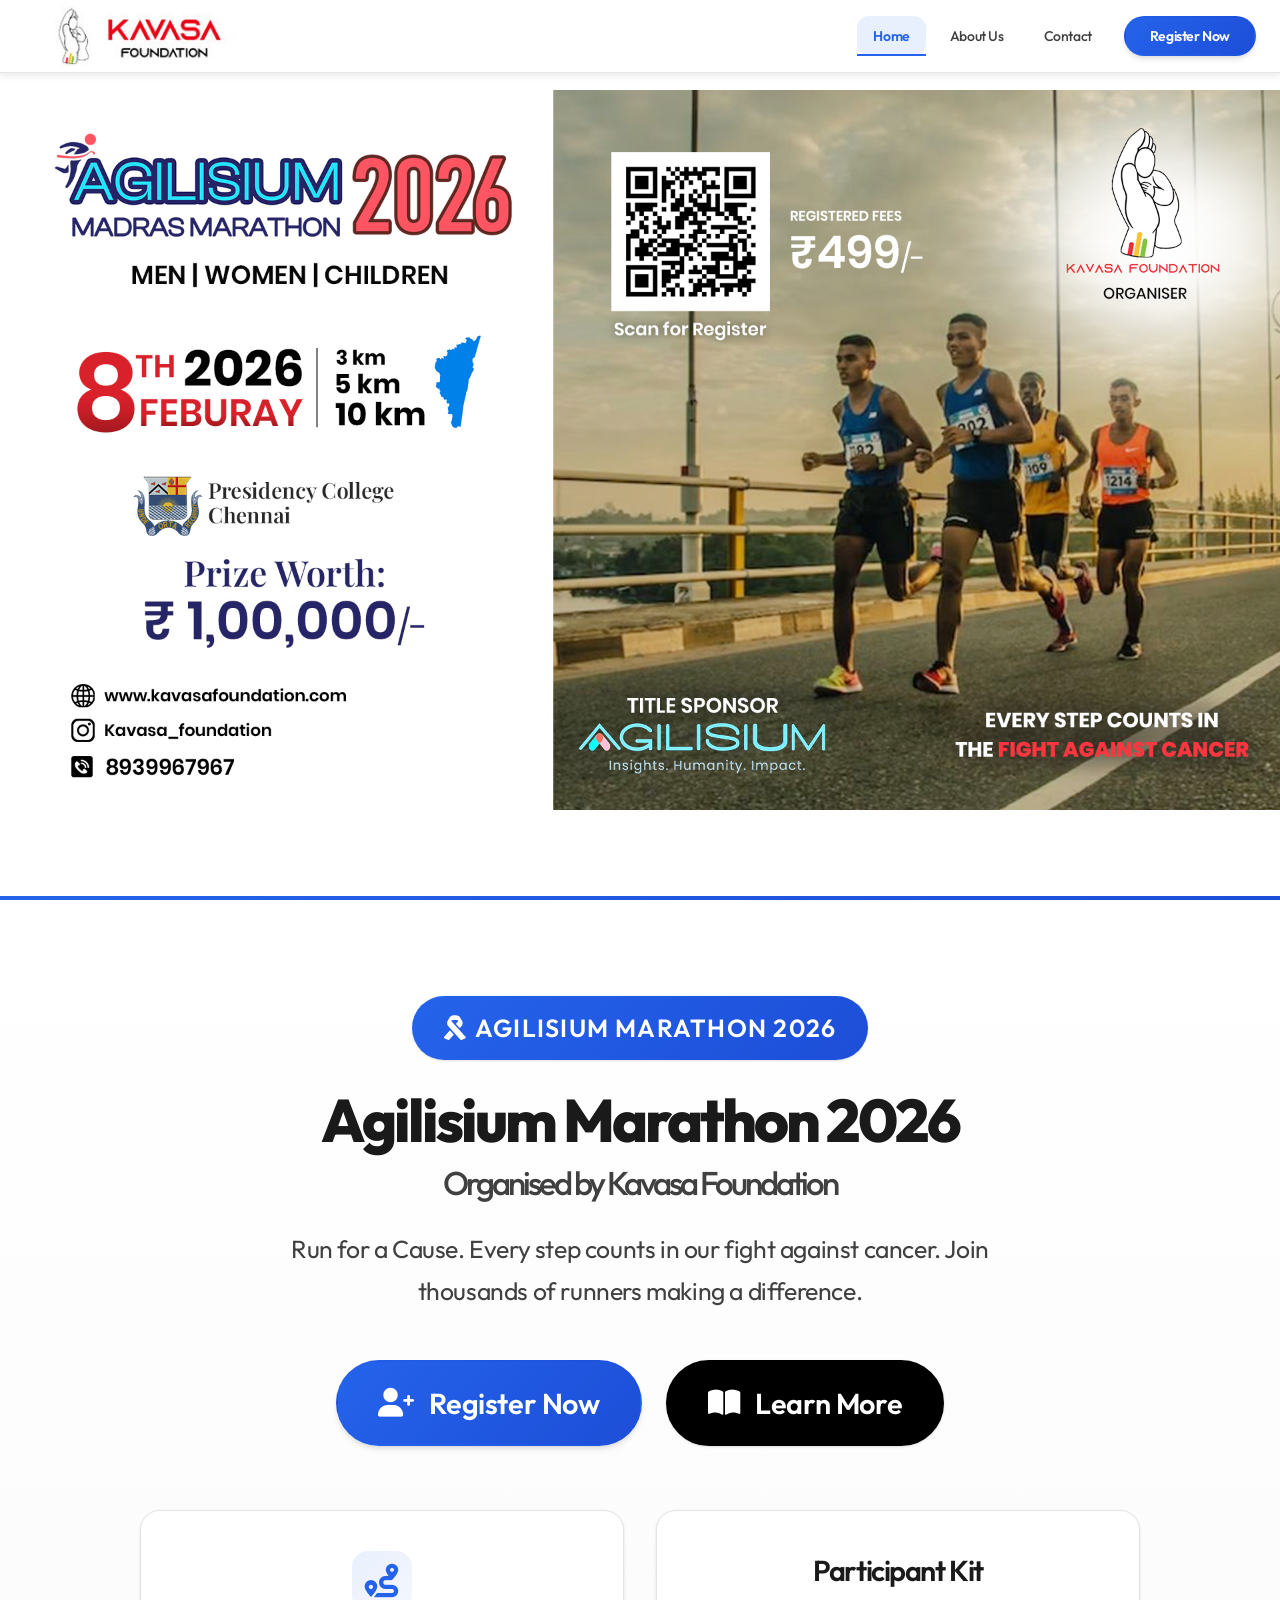
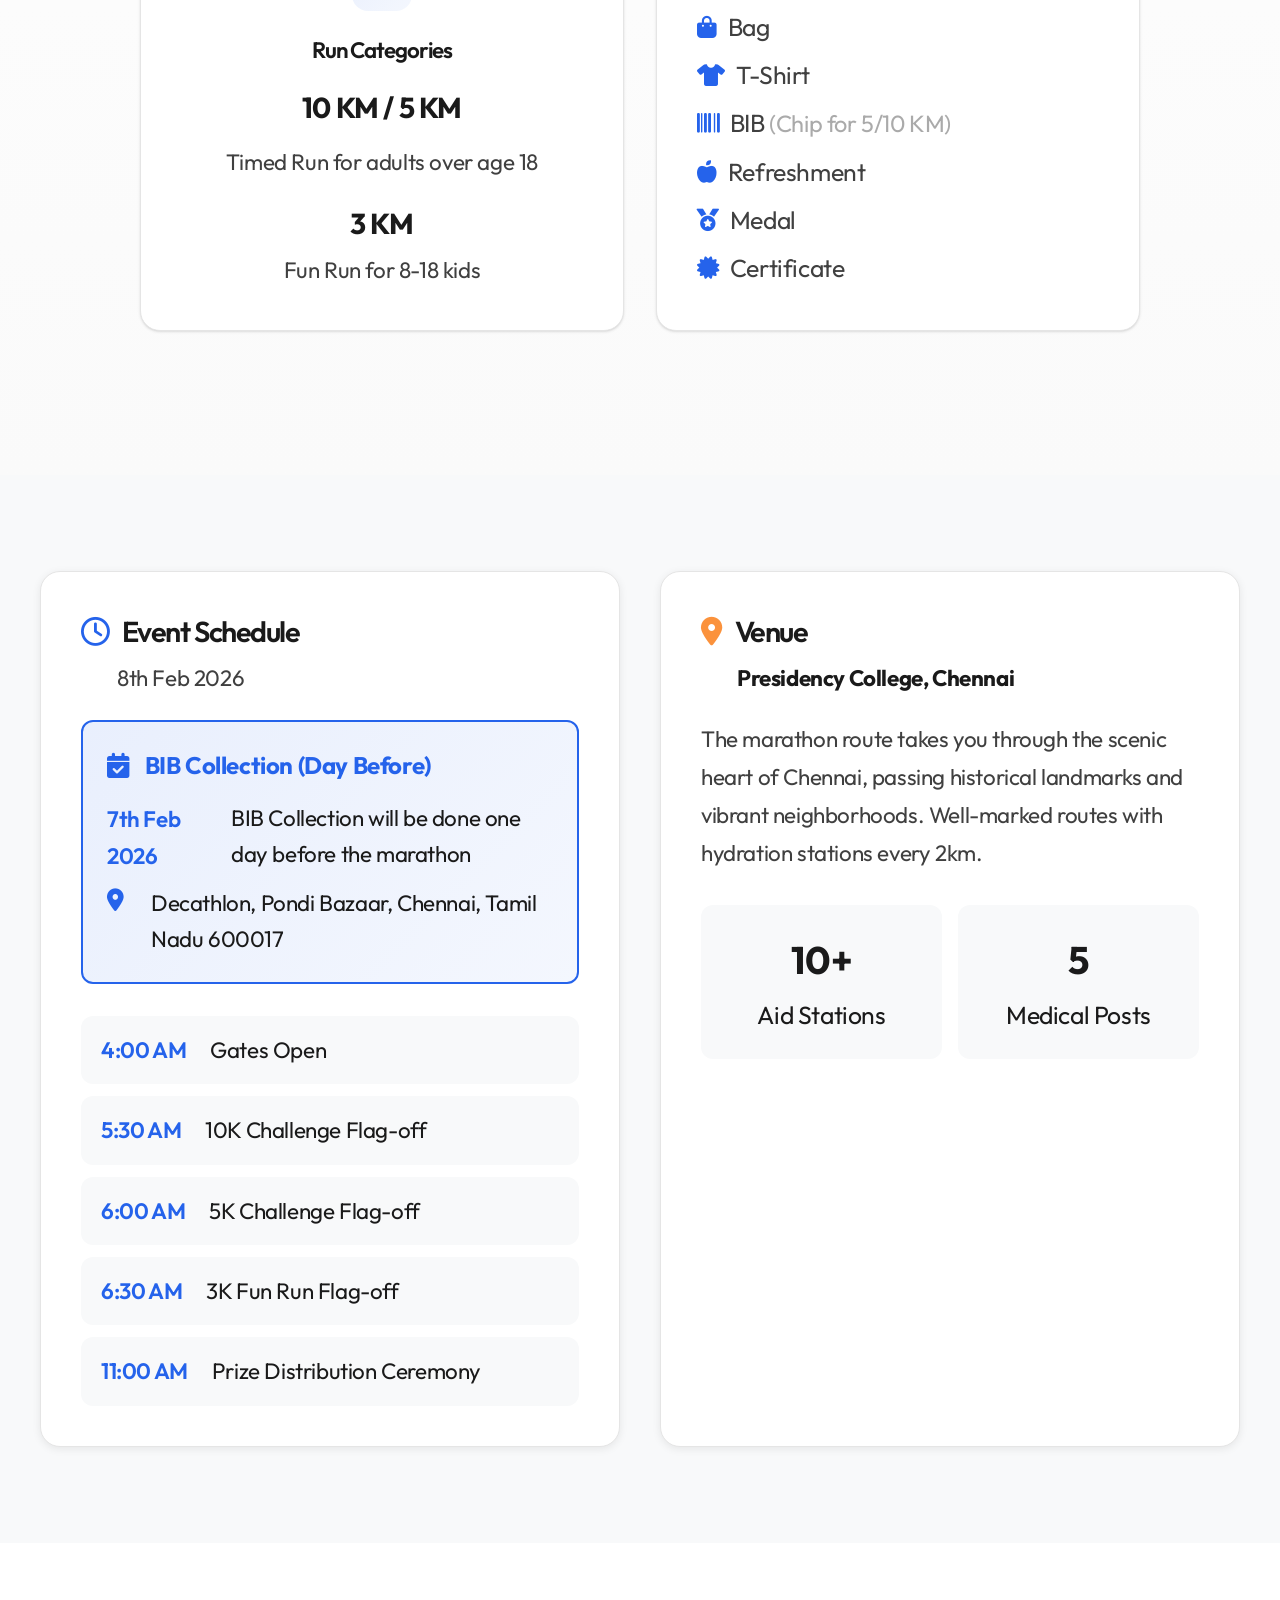
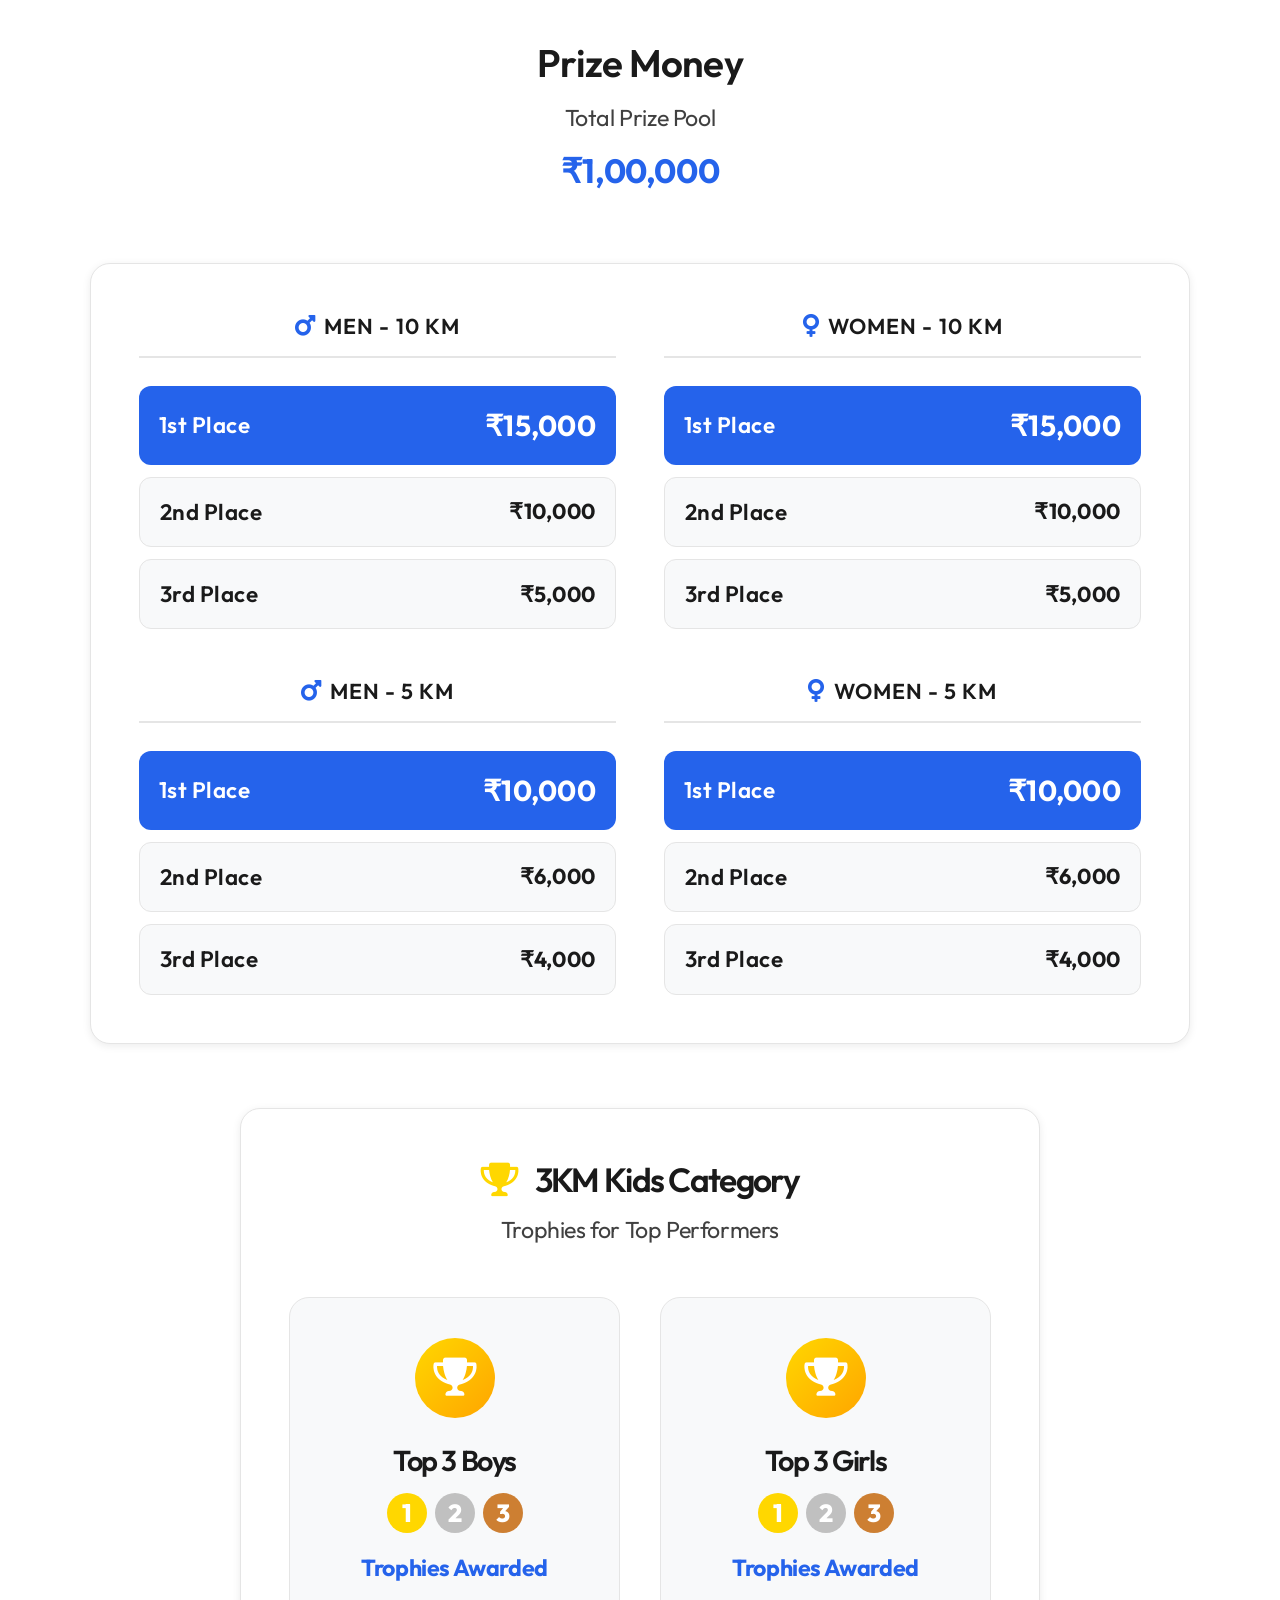
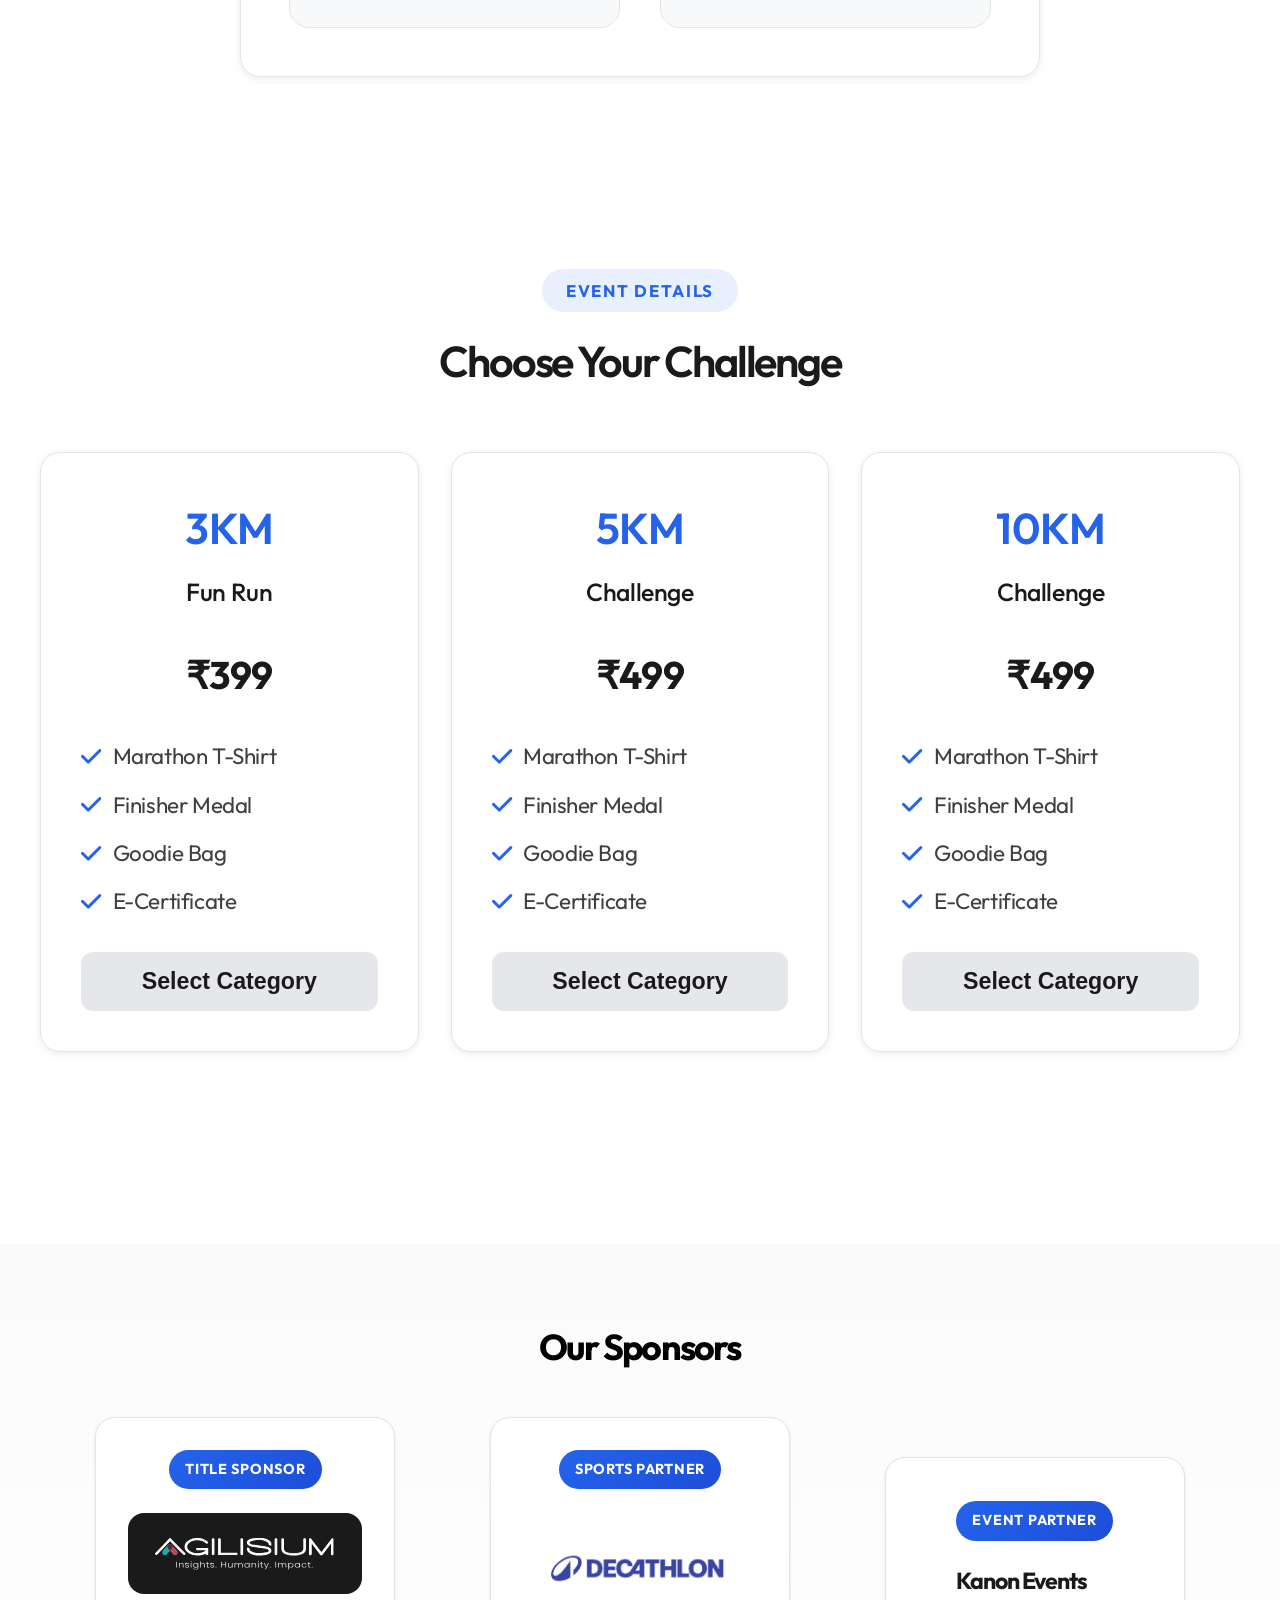
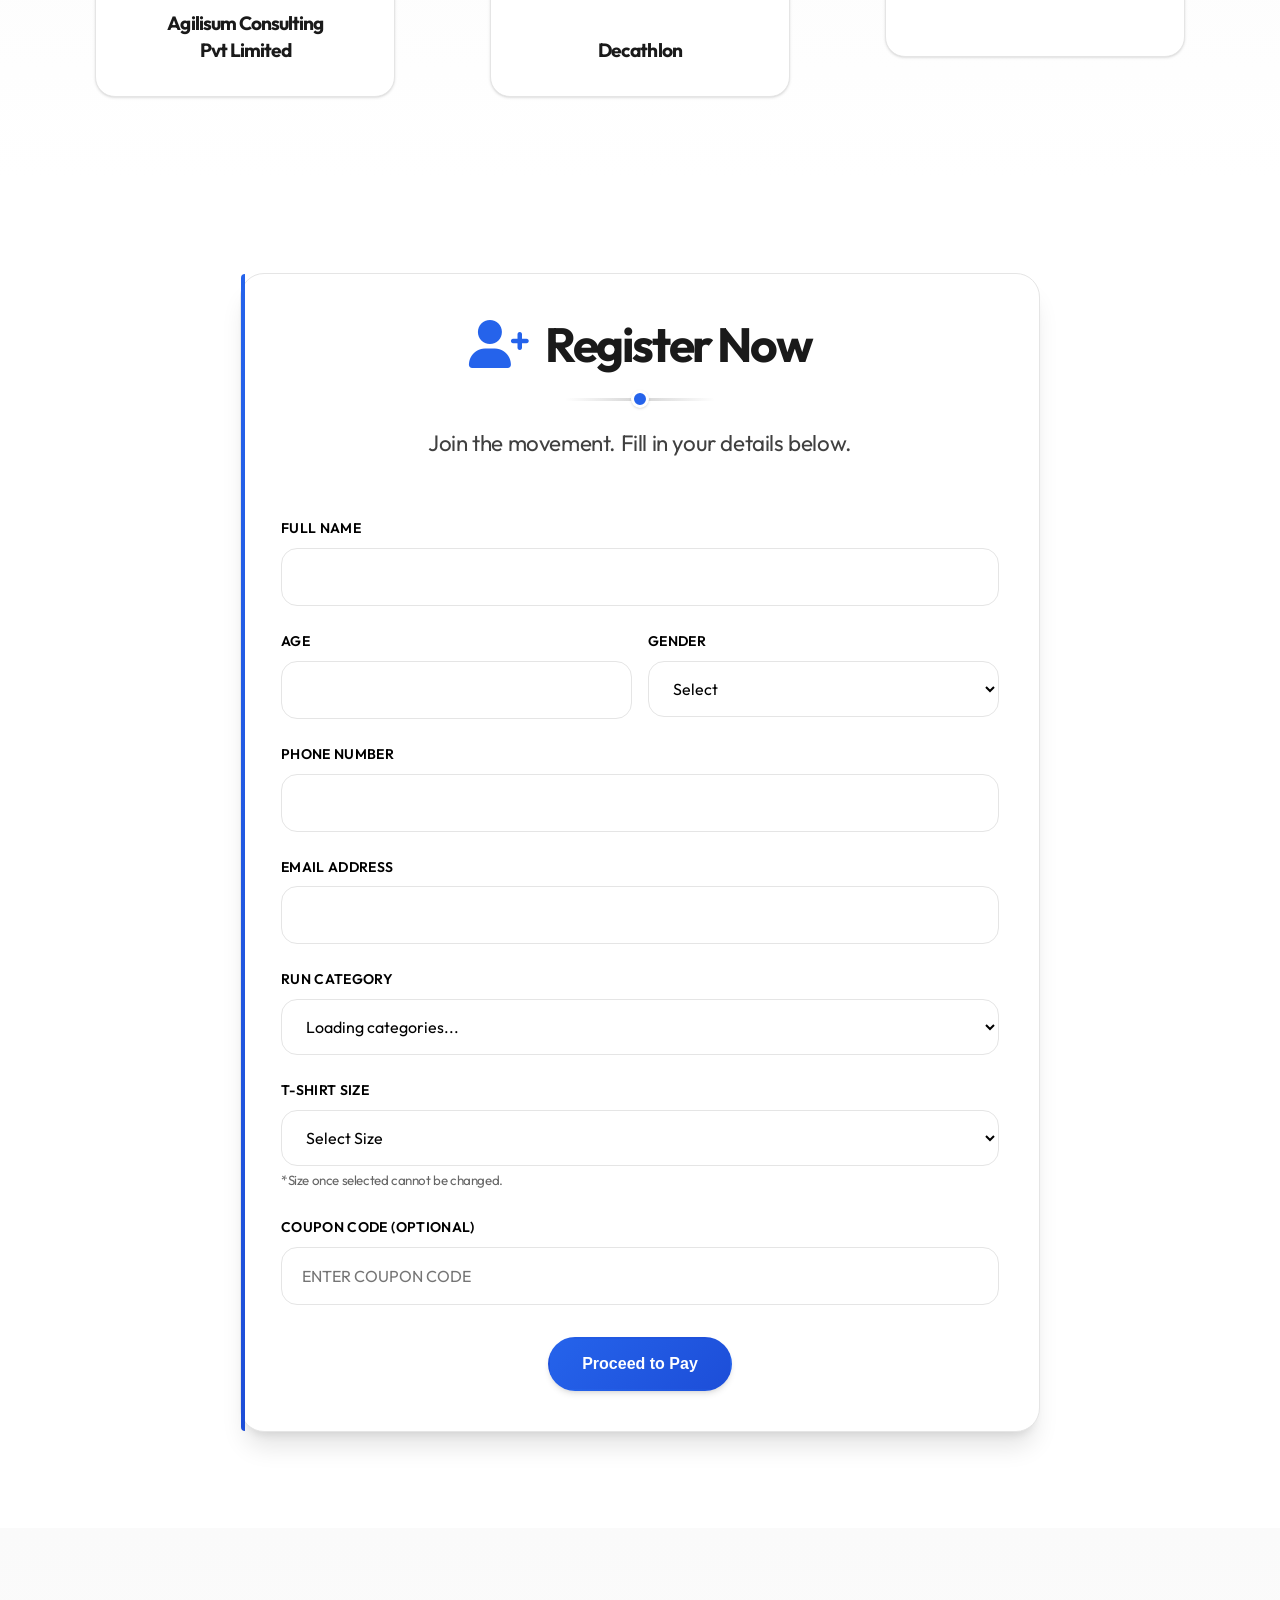
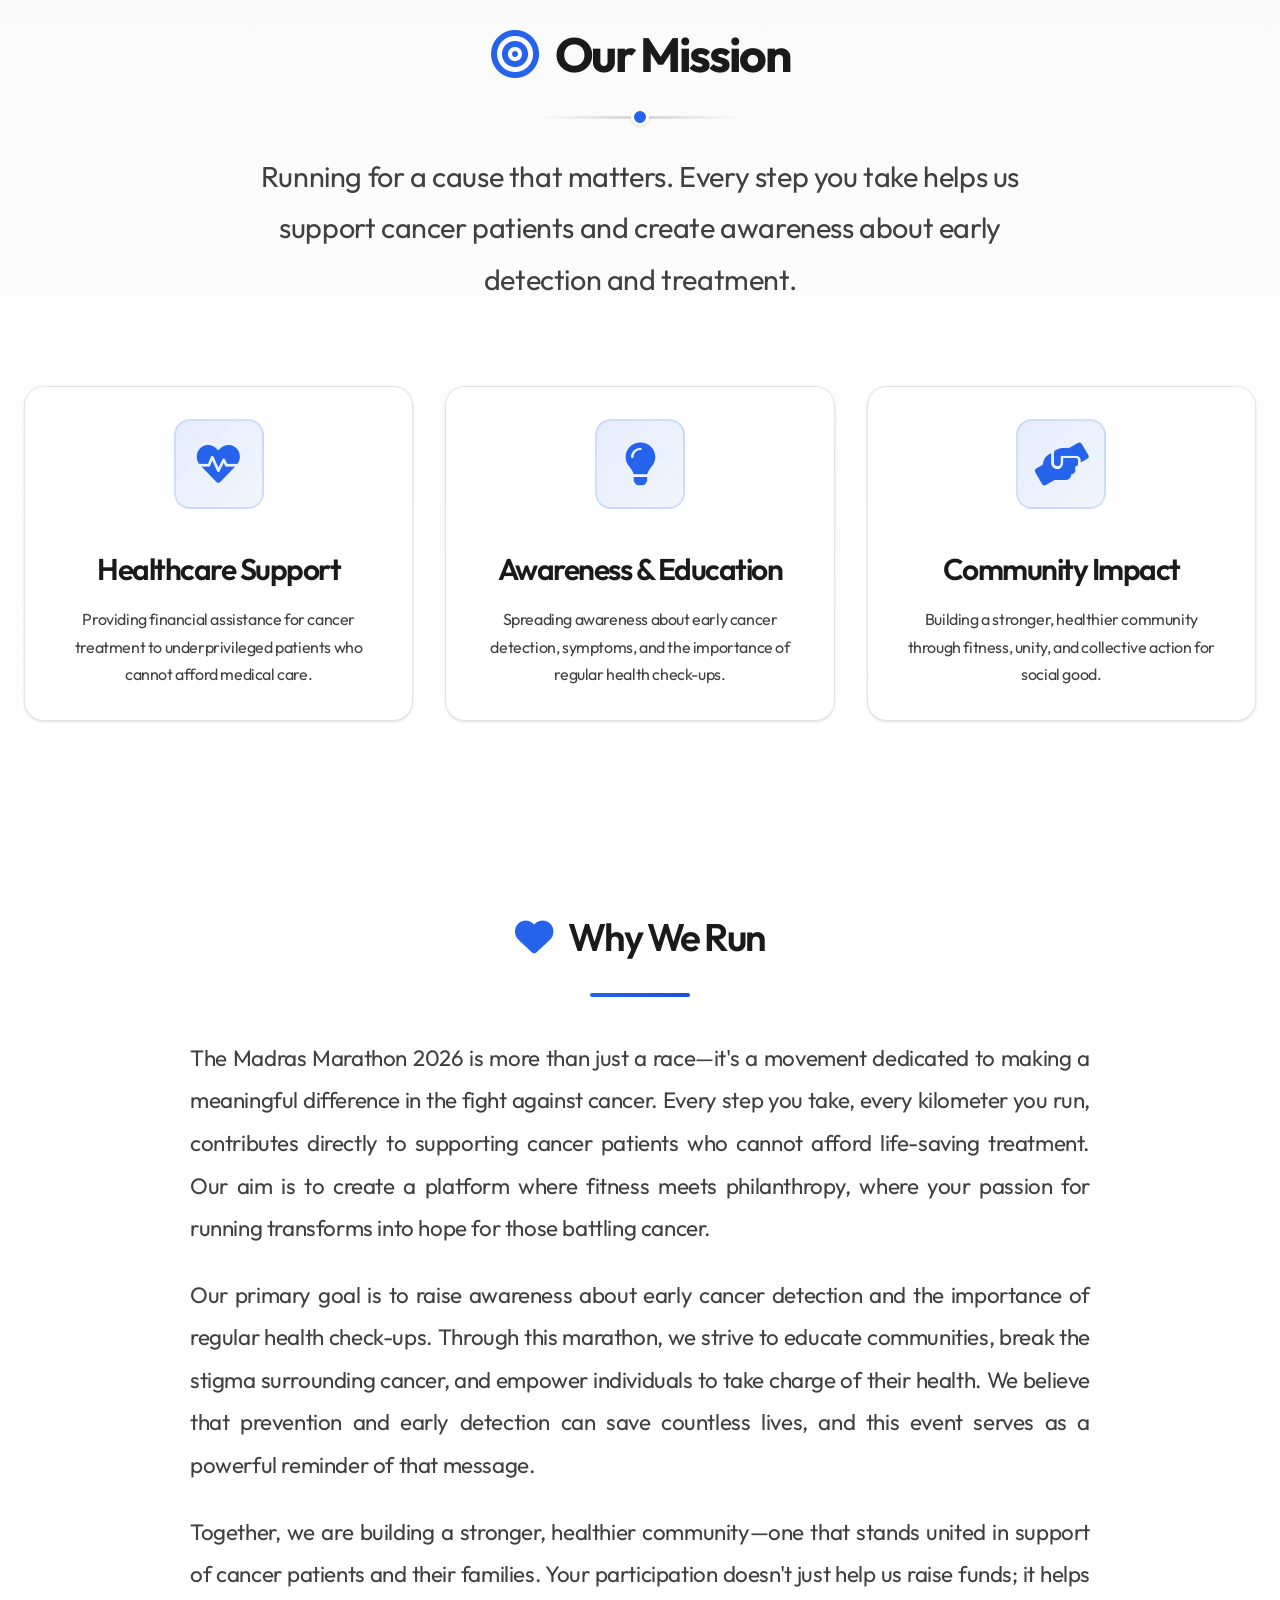
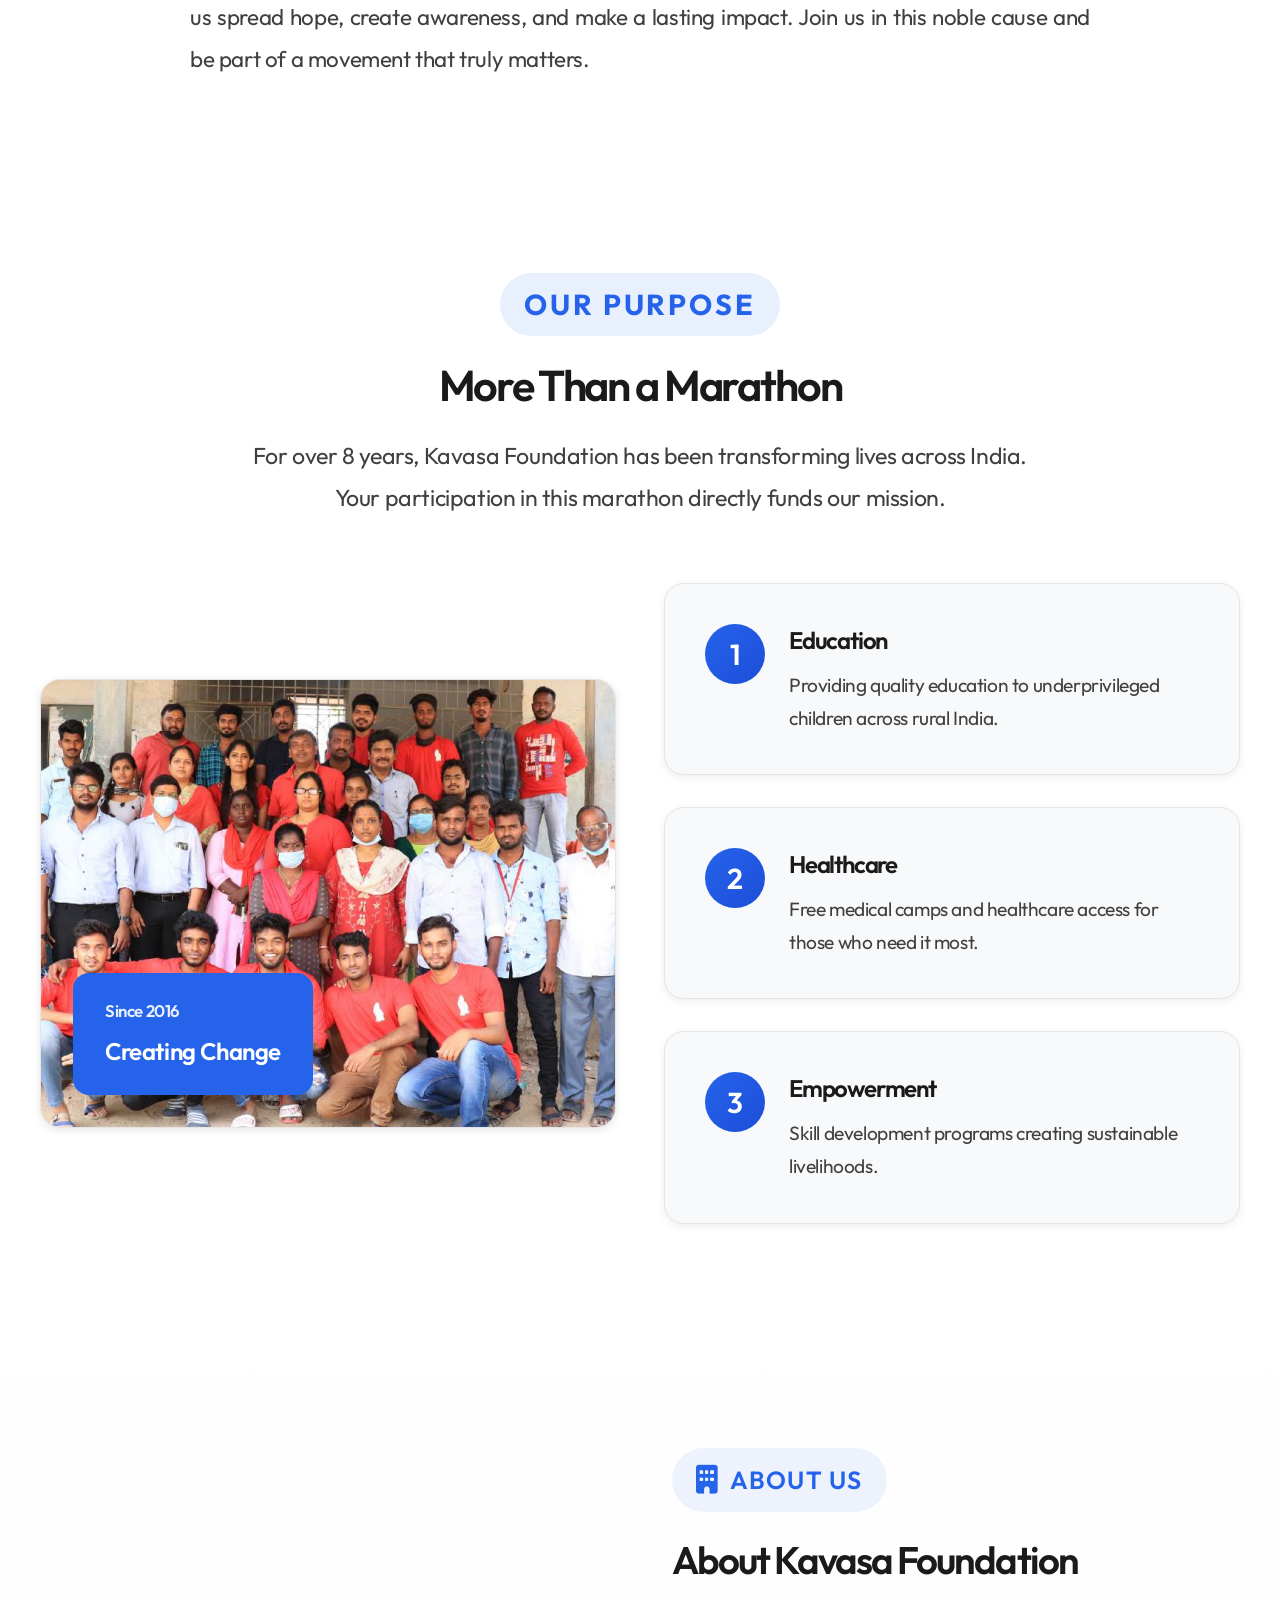
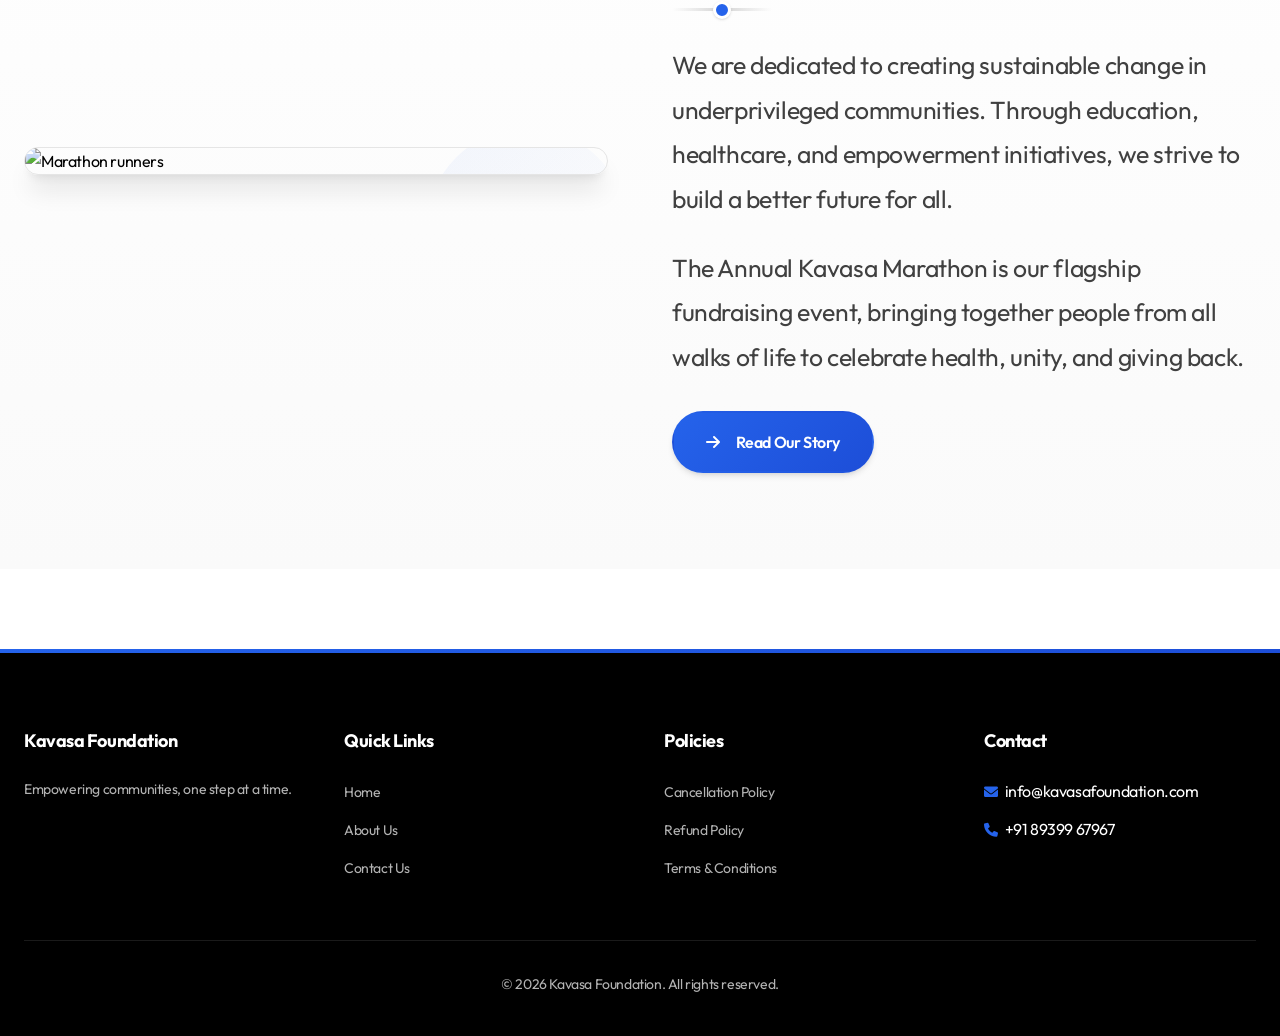
==== commit 0c2542ed: "Agilisium" ====
--- a/index.html
+++ b/index.html
@@ -87,11 +87,11 @@
                 <div style="margin-bottom: 1.5rem;">
                     <span
                         style="background: var(--gradient-primary); color: white; padding: 0.75rem 2rem; border-radius: var(--radius-full); font-weight: 600; font-size: 1.55rem; text-transform: uppercase; letter-spacing: 0.05em; display: inline-block; box-shadow: var(--shadow-sm);">
-                        <i class="fas fa-ribbon" style="margin-right: 0.5rem;"></i>Agilisum Marathon 2026
+                        <i class="fas fa-ribbon" style="margin-right: 0.5rem;"></i>Agilisium Marathon 2026
                     </span>
                 </div>
                 <h1 style="color: #1a1a1a; margin-bottom: 1.5rem; line-height: 1.2;">
-                    Agilisum Marathon 2026
+                    Agilisium Marathon 2026
                     <br><span
                         style="font-size: 0.55em; font-weight: 500; color: var(--text-secondary); display: block; margin-top: 0.5rem;">Organised
                         by Kavasa Foundation</span>
@@ -1296,4 +1296,4 @@
     <script src="script.js"></script>
 </body>
 
-</html>+</html>
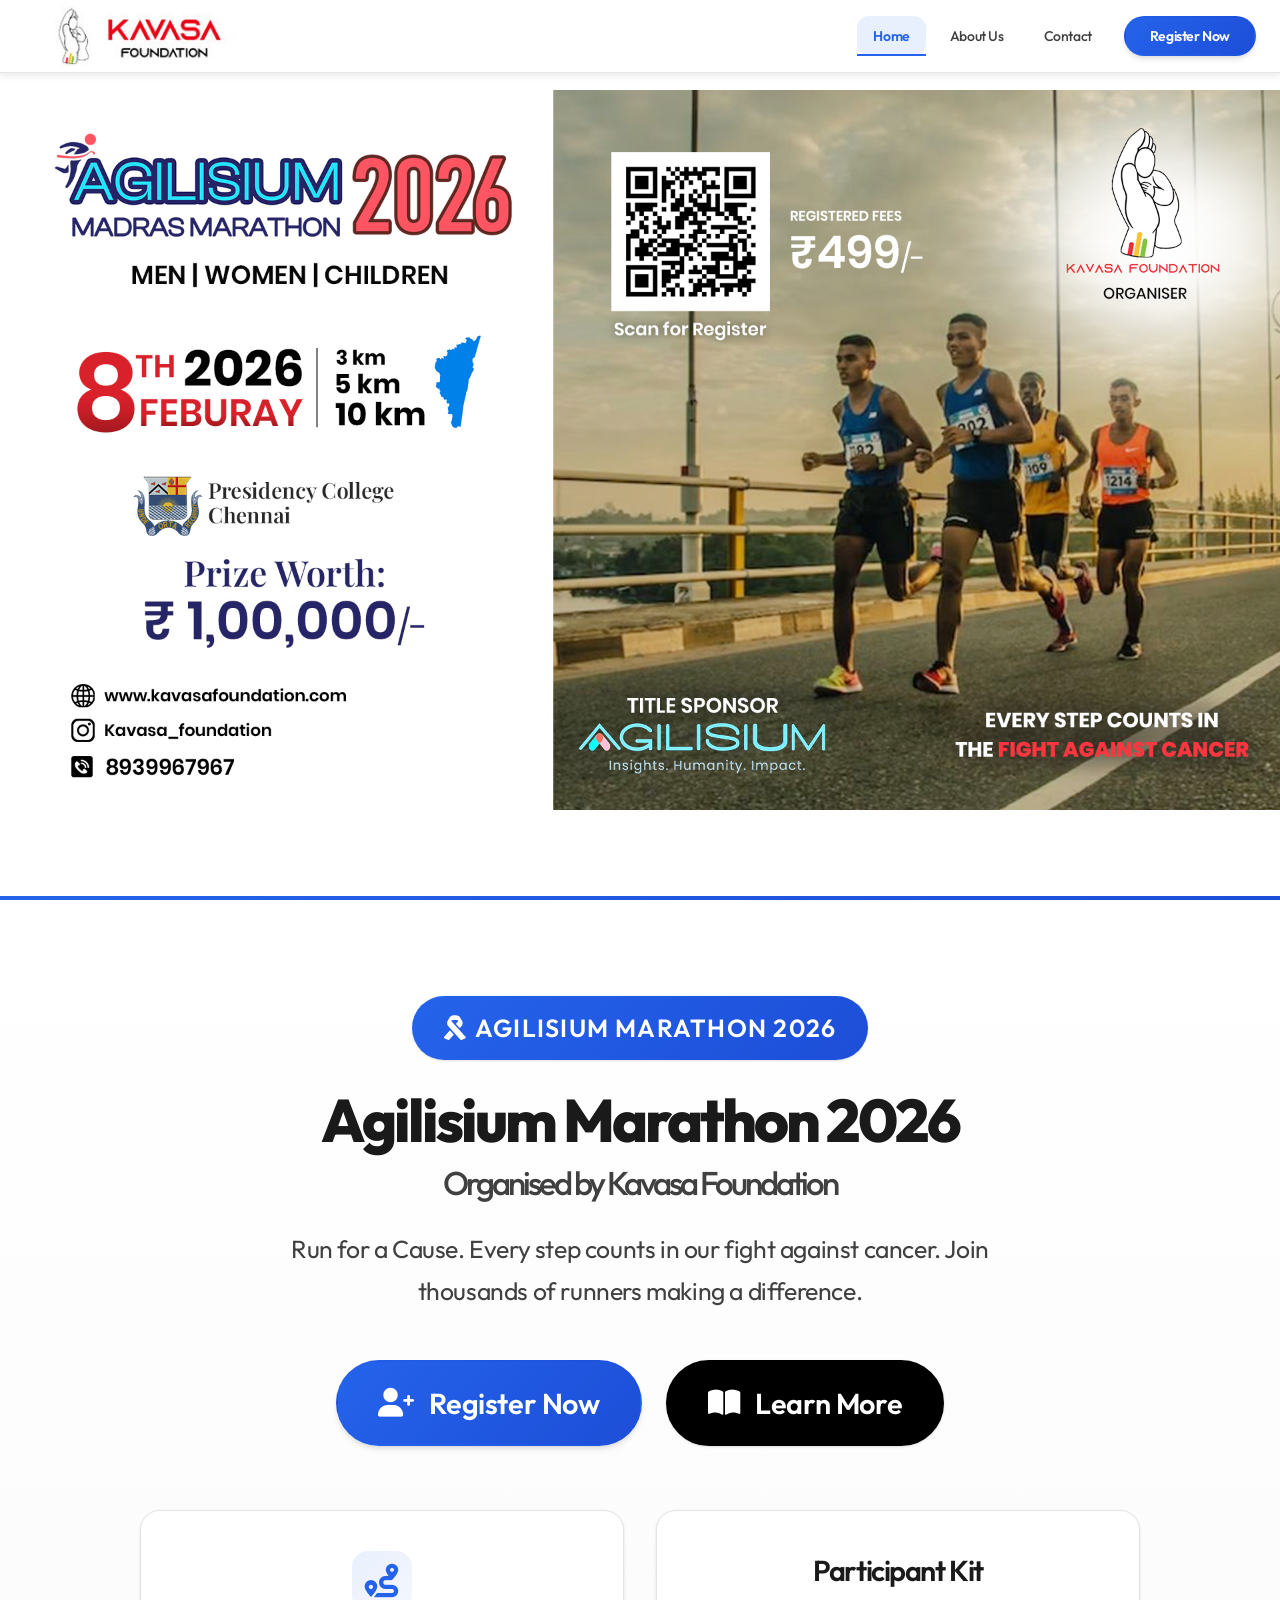
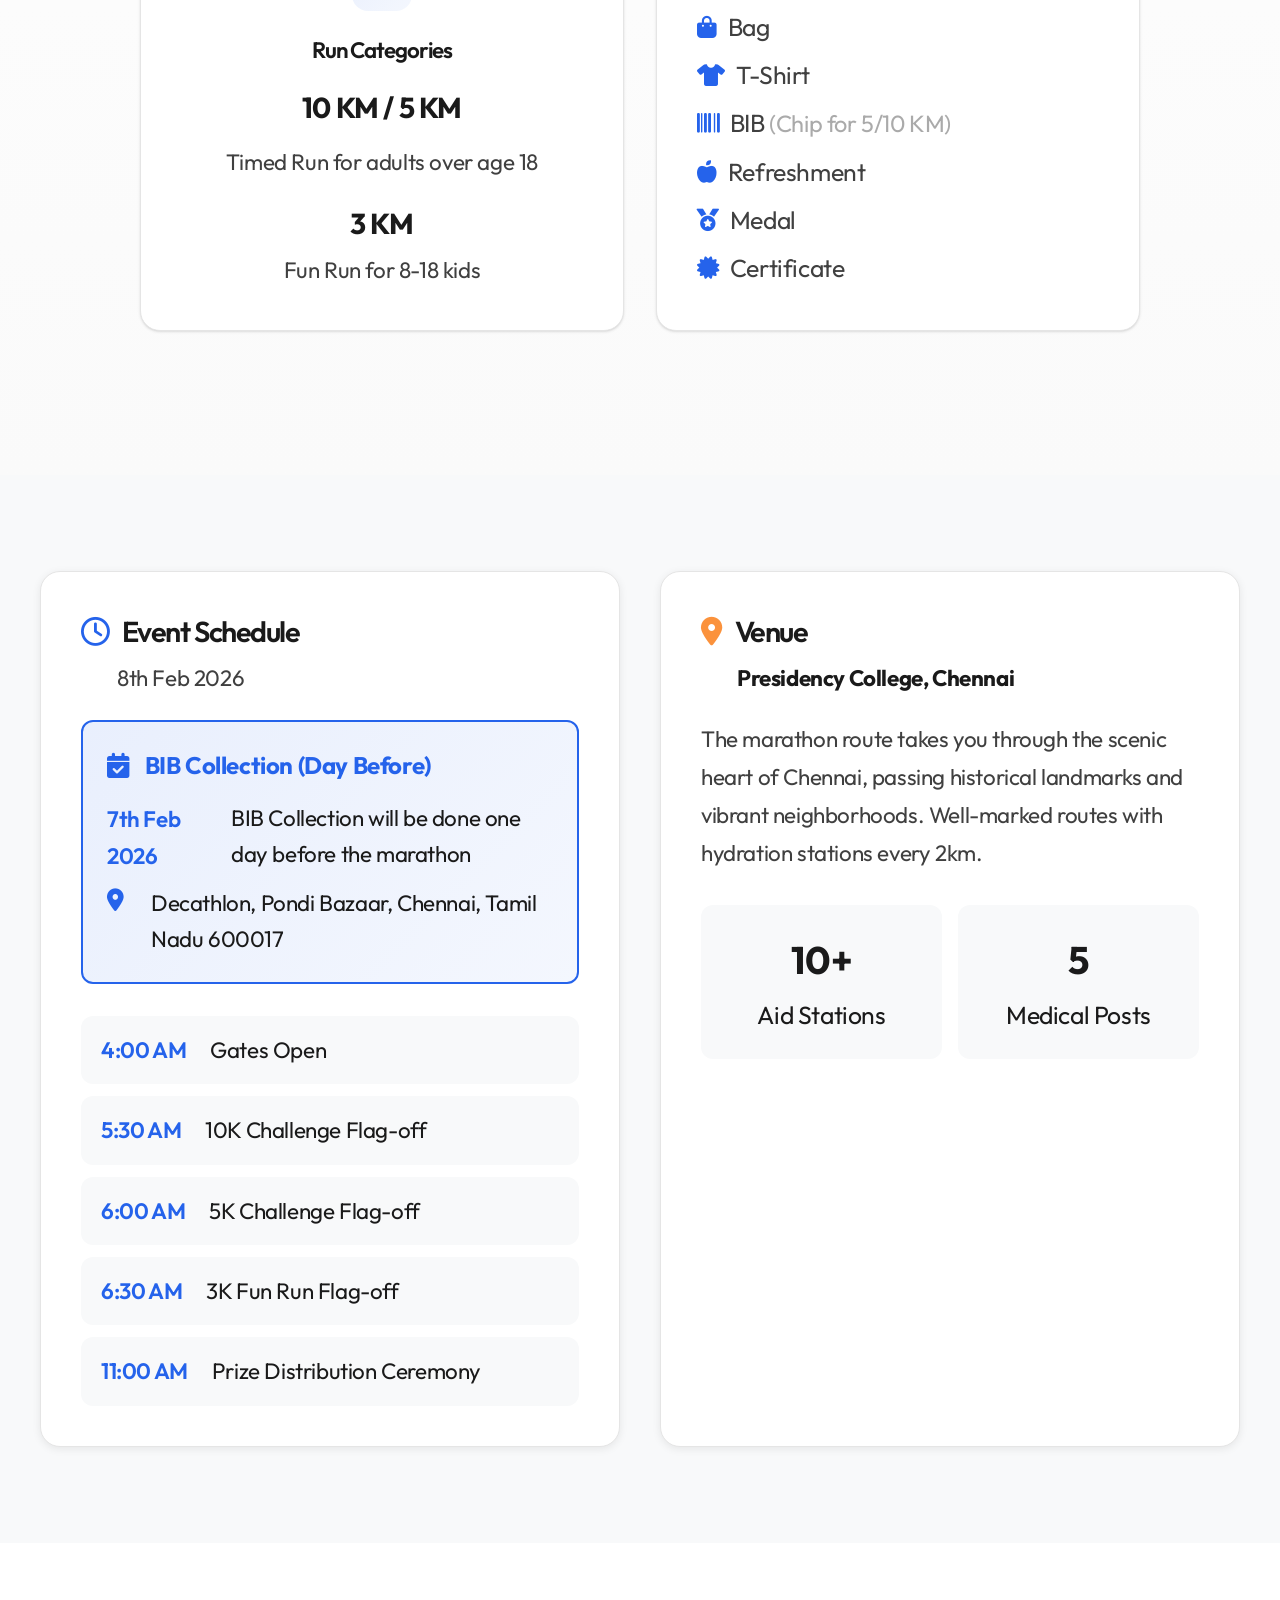
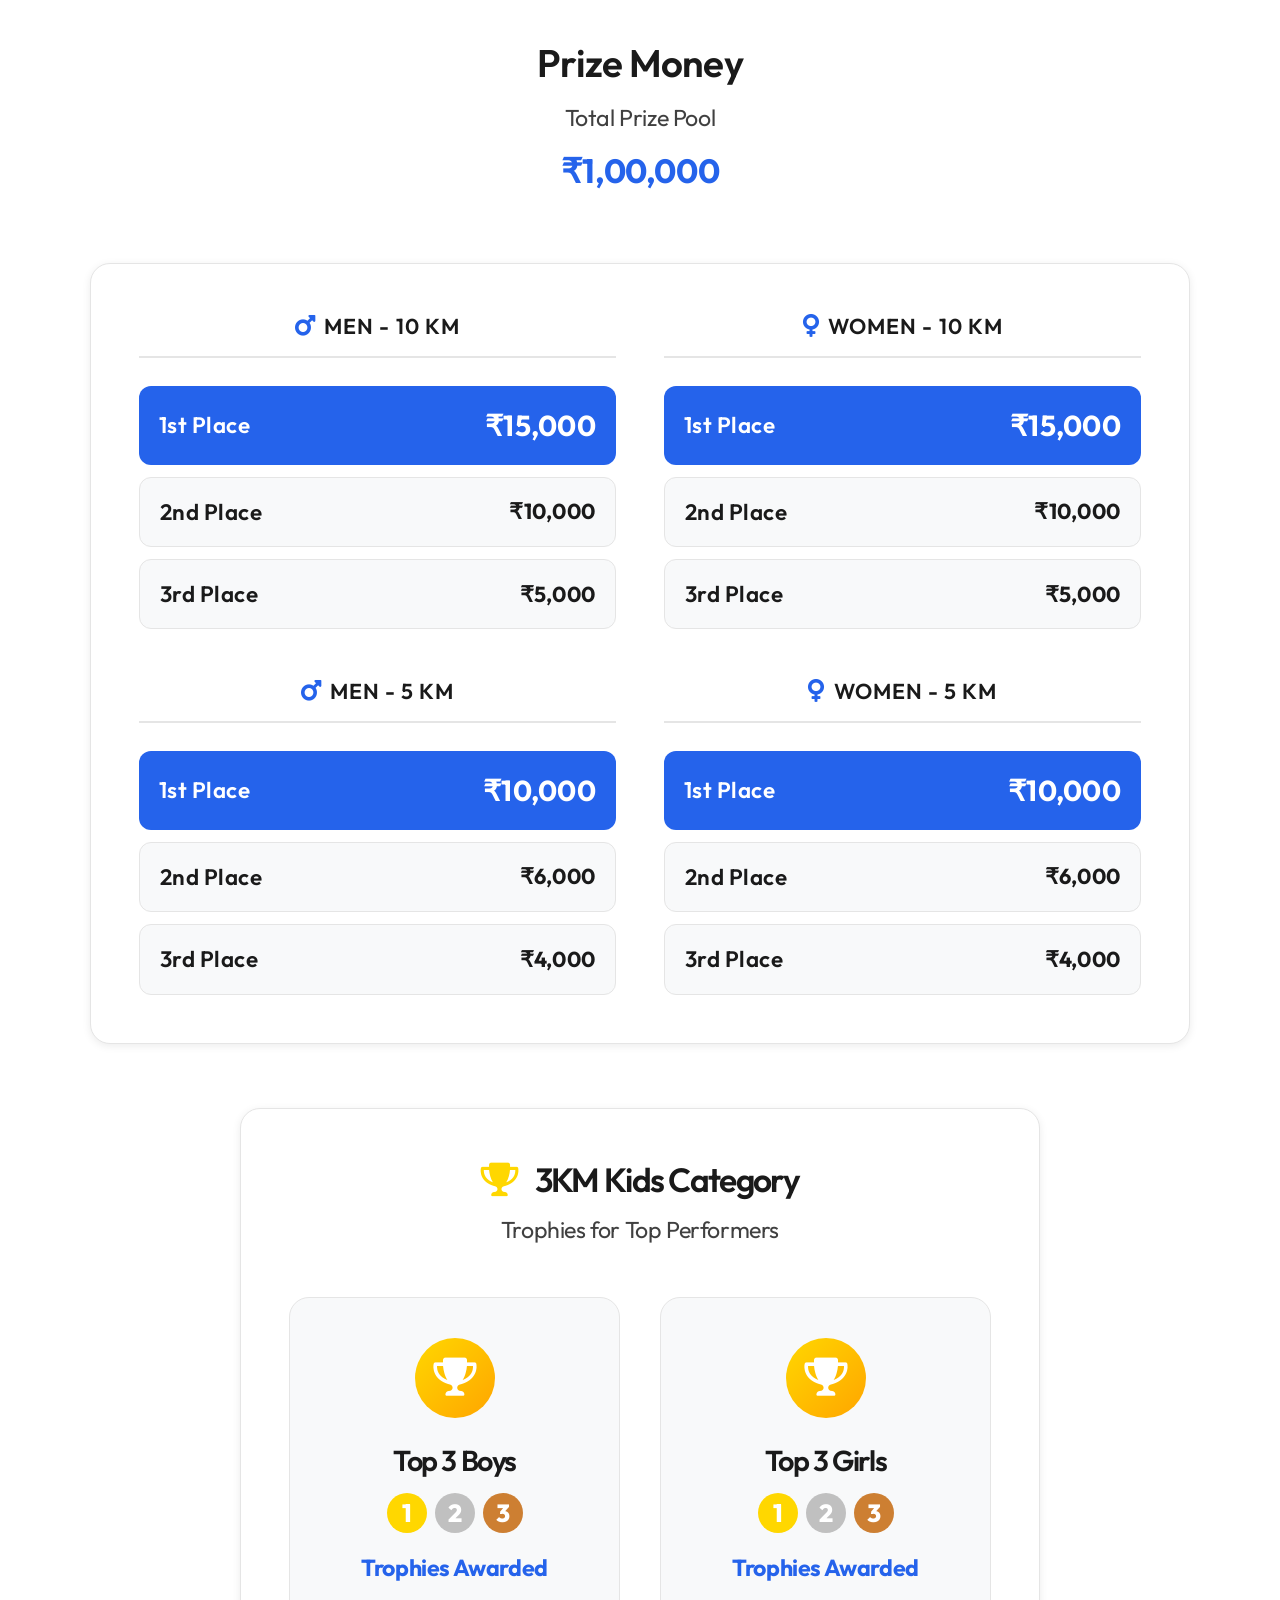
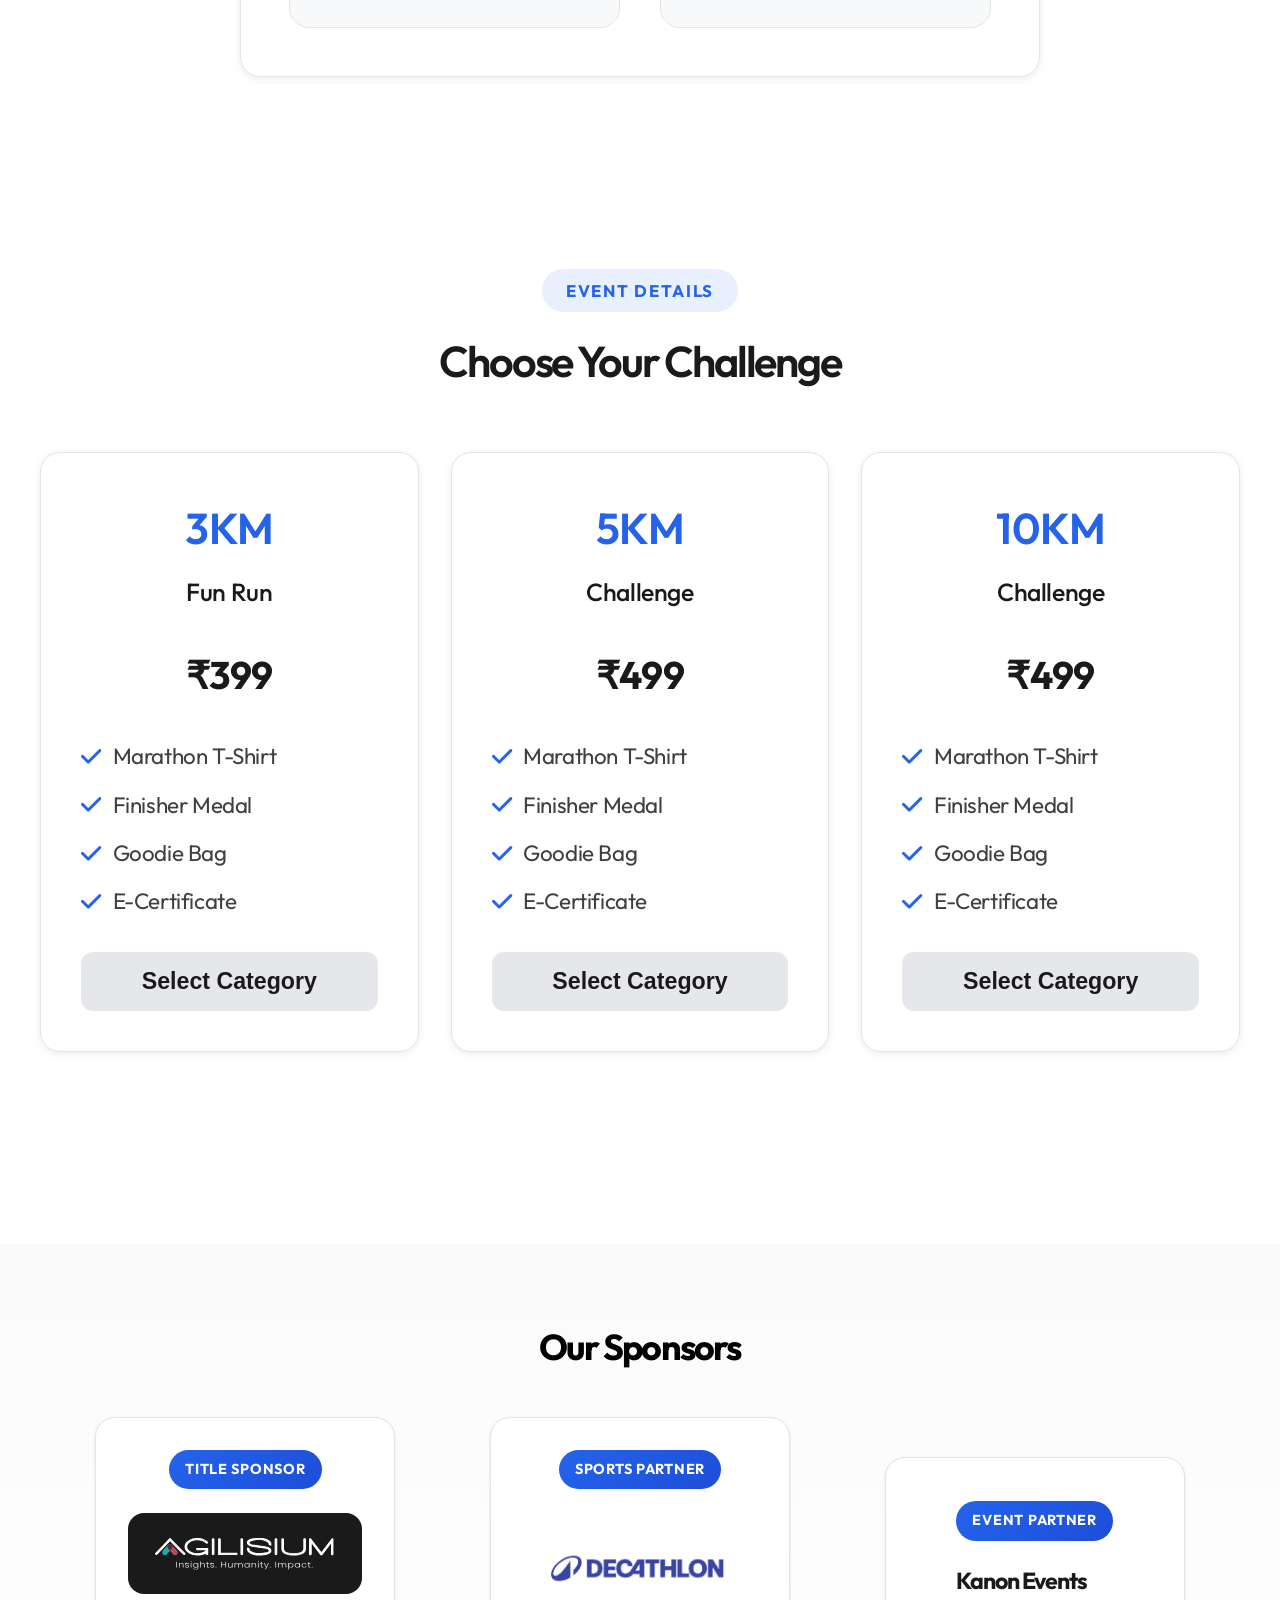
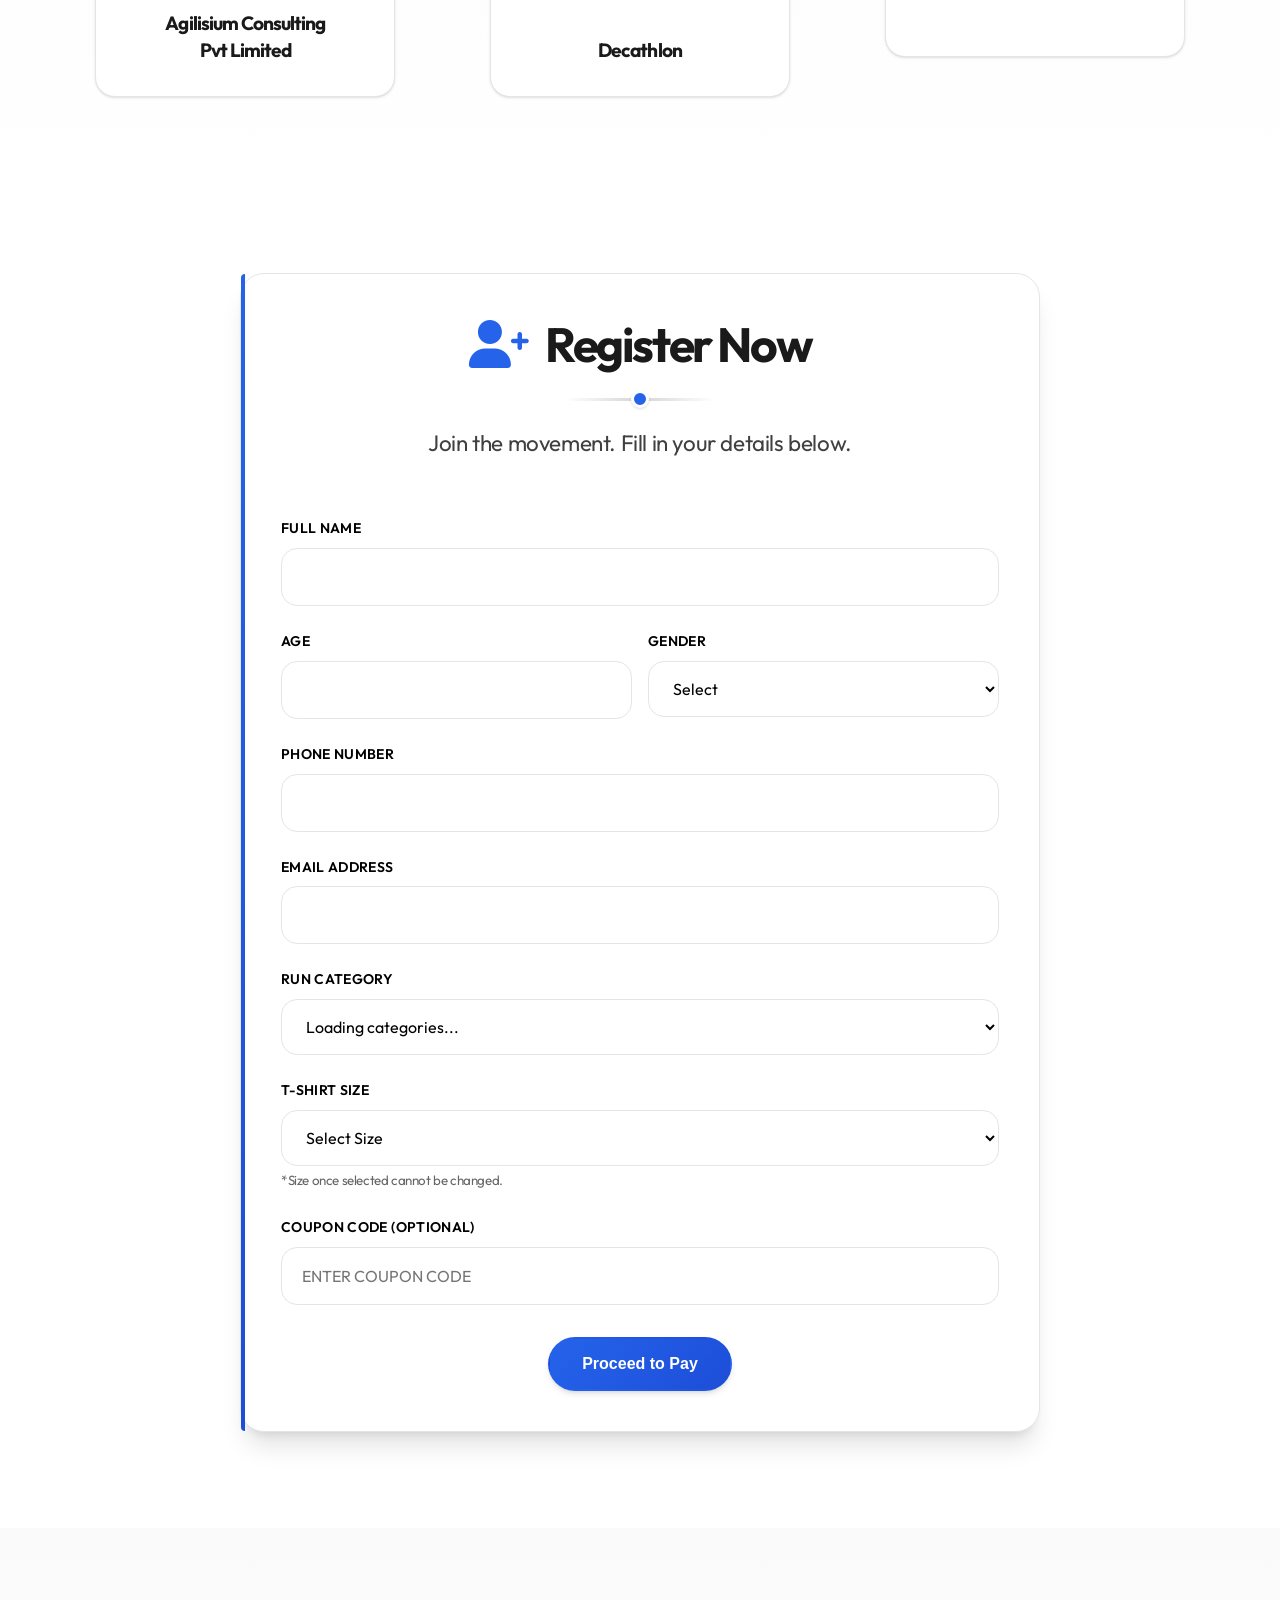
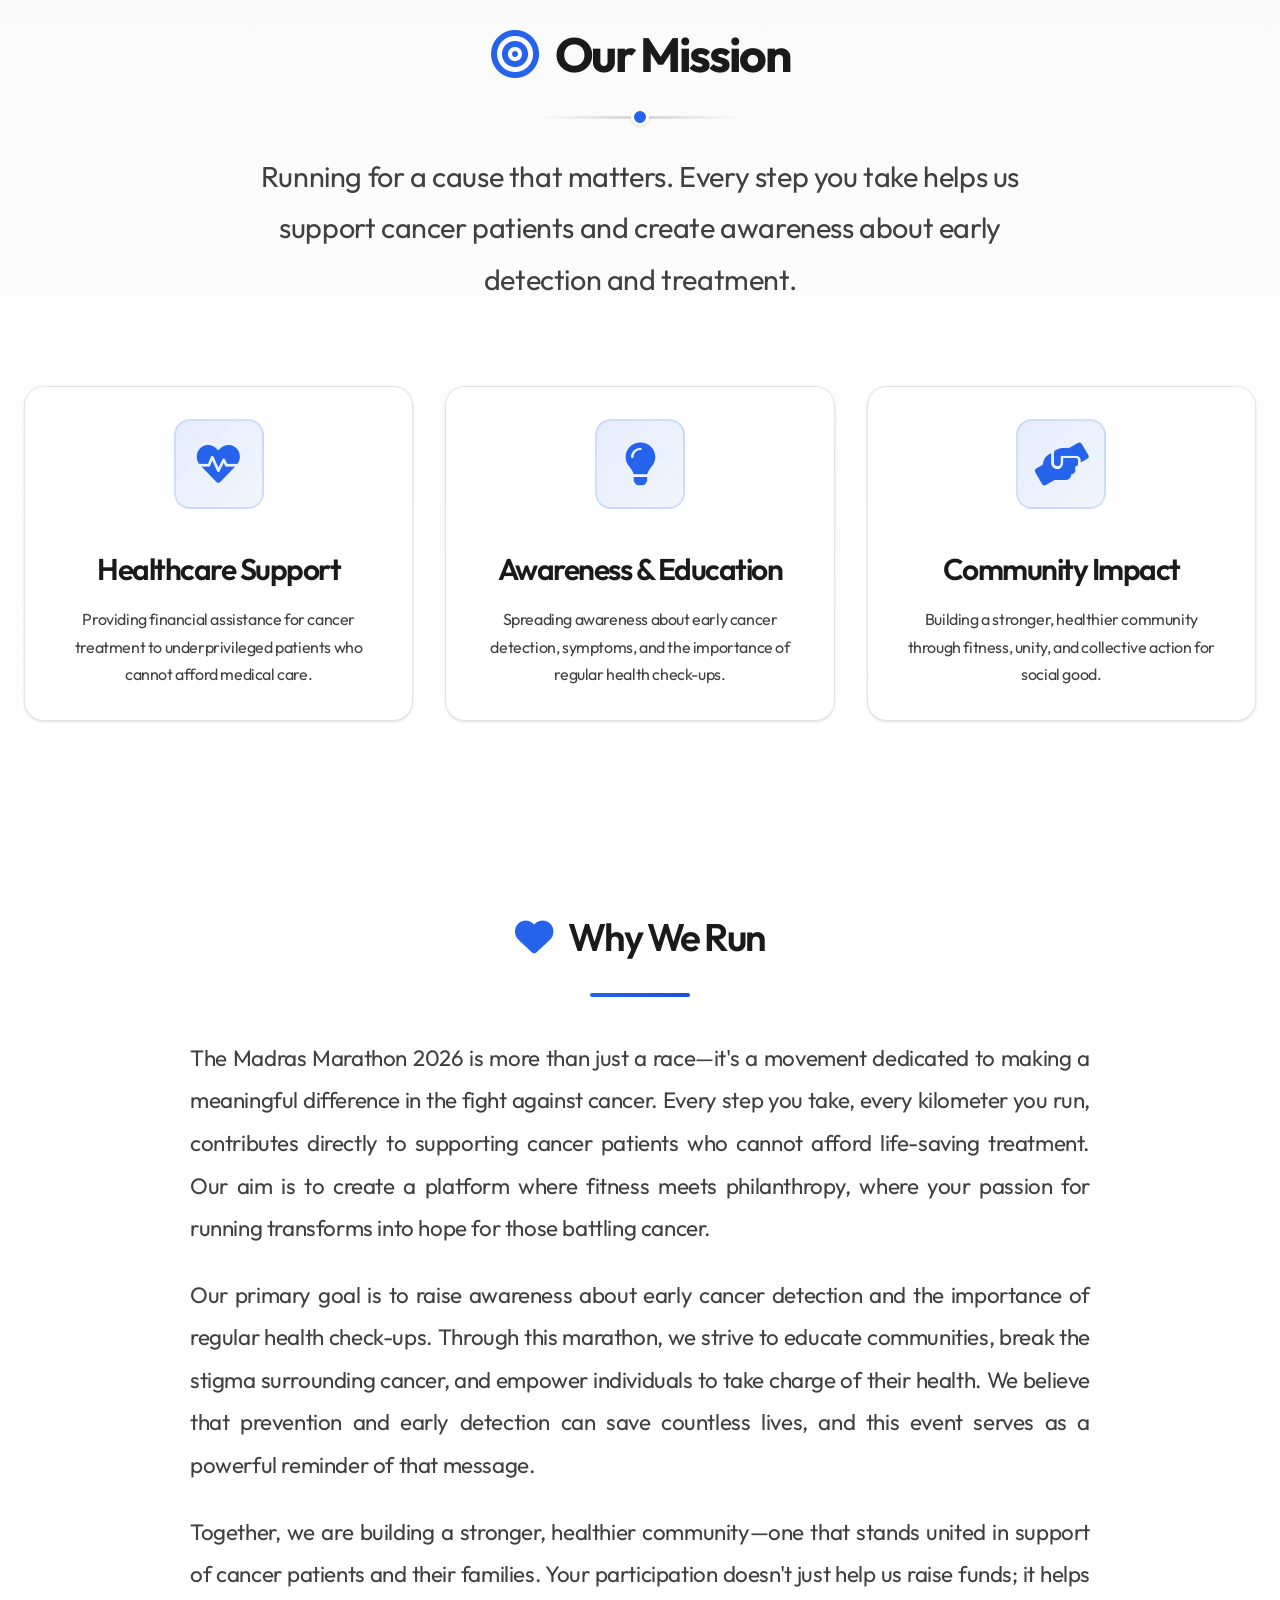
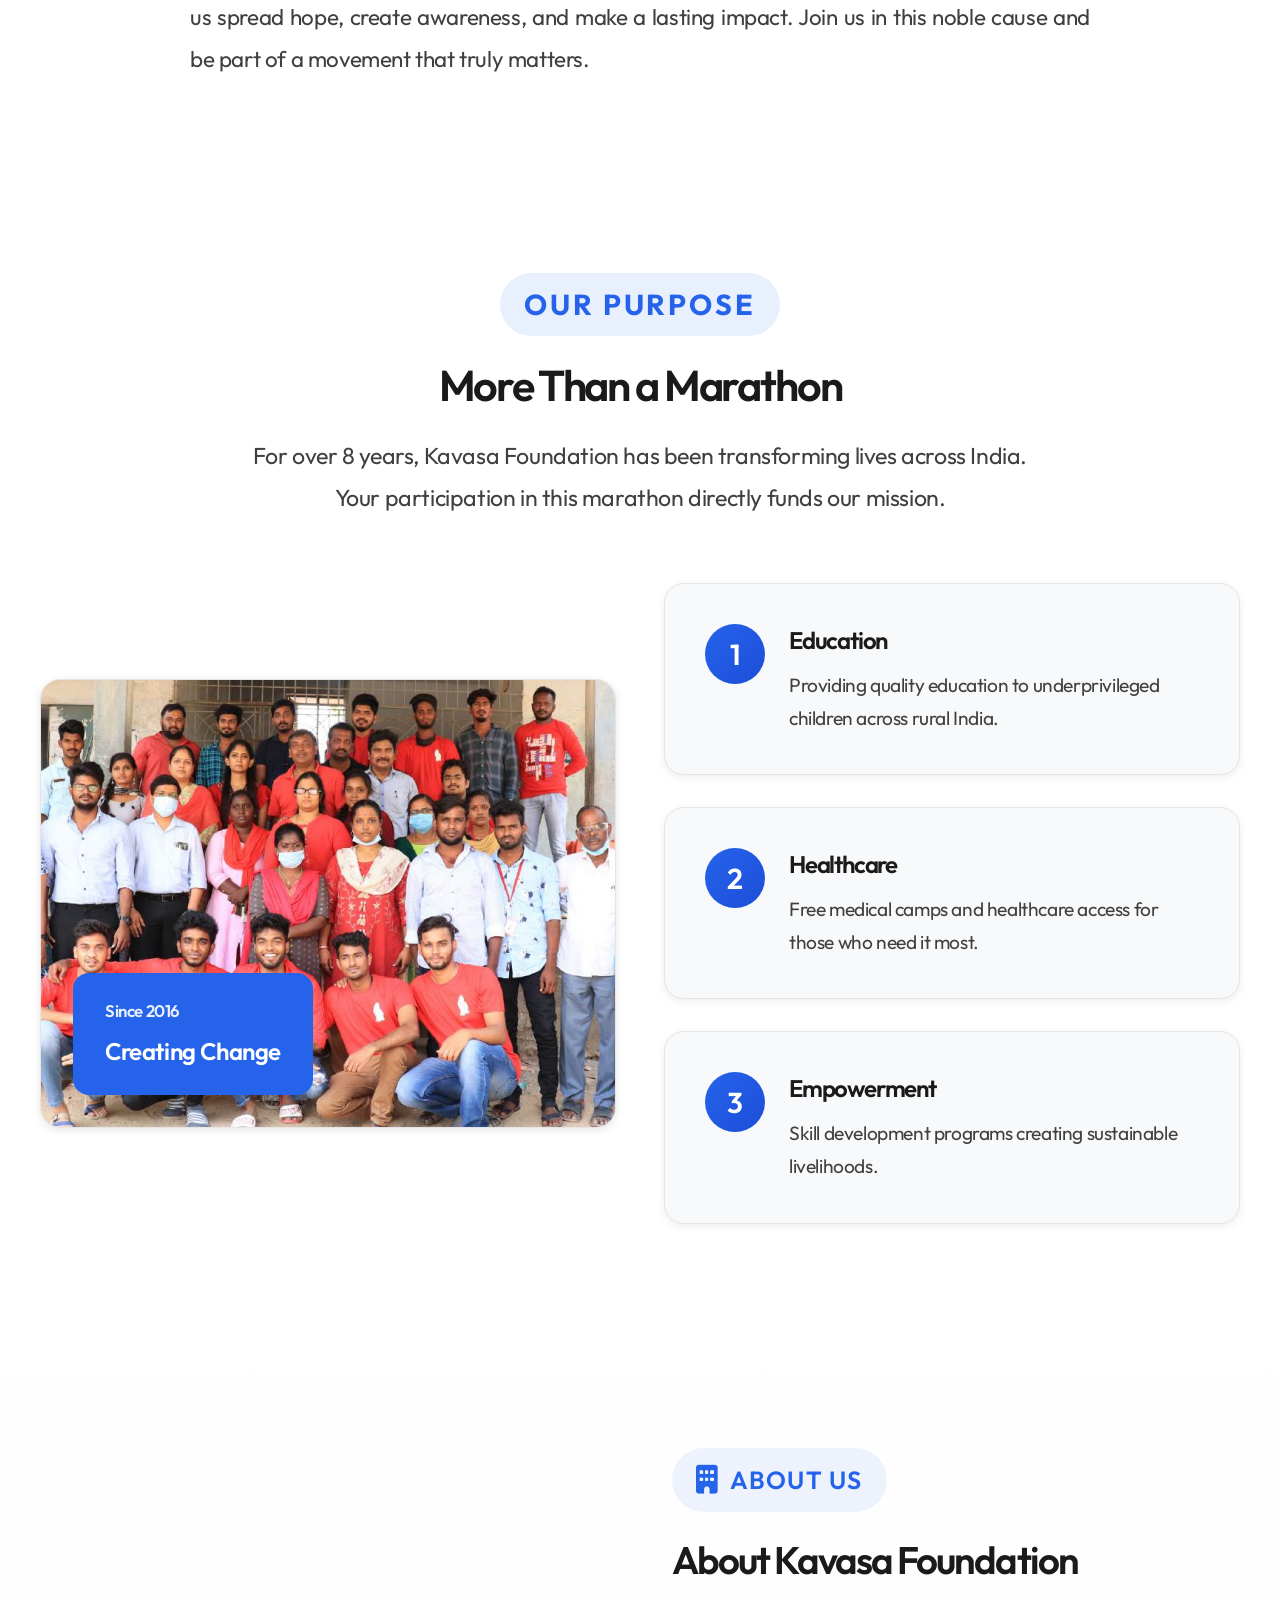
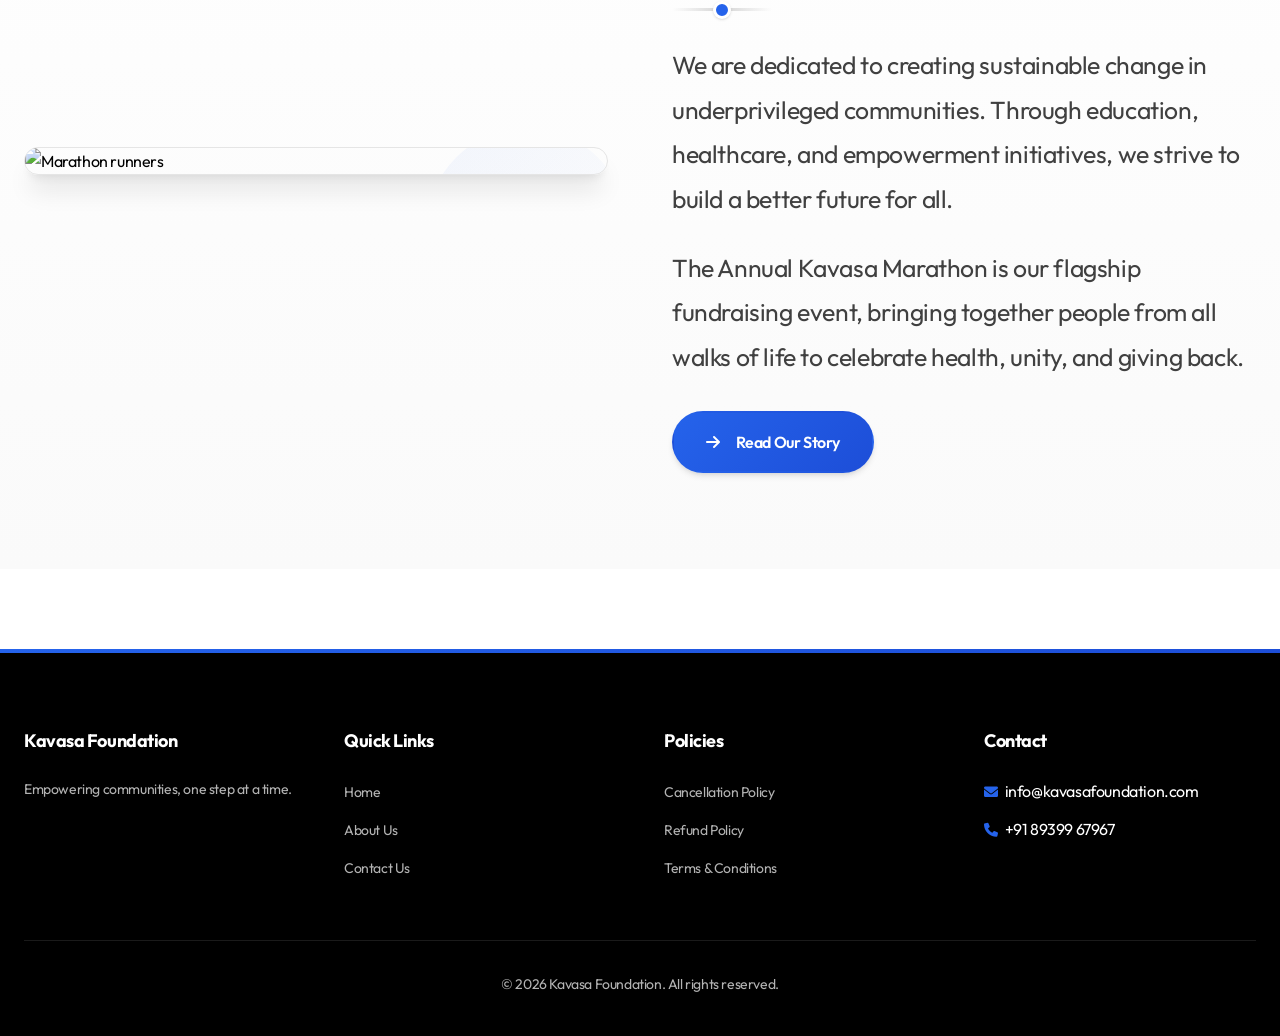
==== commit 8a14cc9b: "Done changes" ====
--- a/index.html
+++ b/index.html
@@ -679,7 +679,7 @@
                     </div>
                     <h4
                         style="color: #1a1a1a; font-size: 1.2rem; font-weight: 700; line-height: 1.4; text-align: center; margin: 0;">
-                        Agilisum Consulting<br>Pvt Limited</h4>
+                        Agilisium Consulting<br>Pvt Limited</h4>
                 </div>
                 <div class="sponsor-item"
                     style="height: auto; min-height: 280px; flex-direction: column; padding: 2rem;">
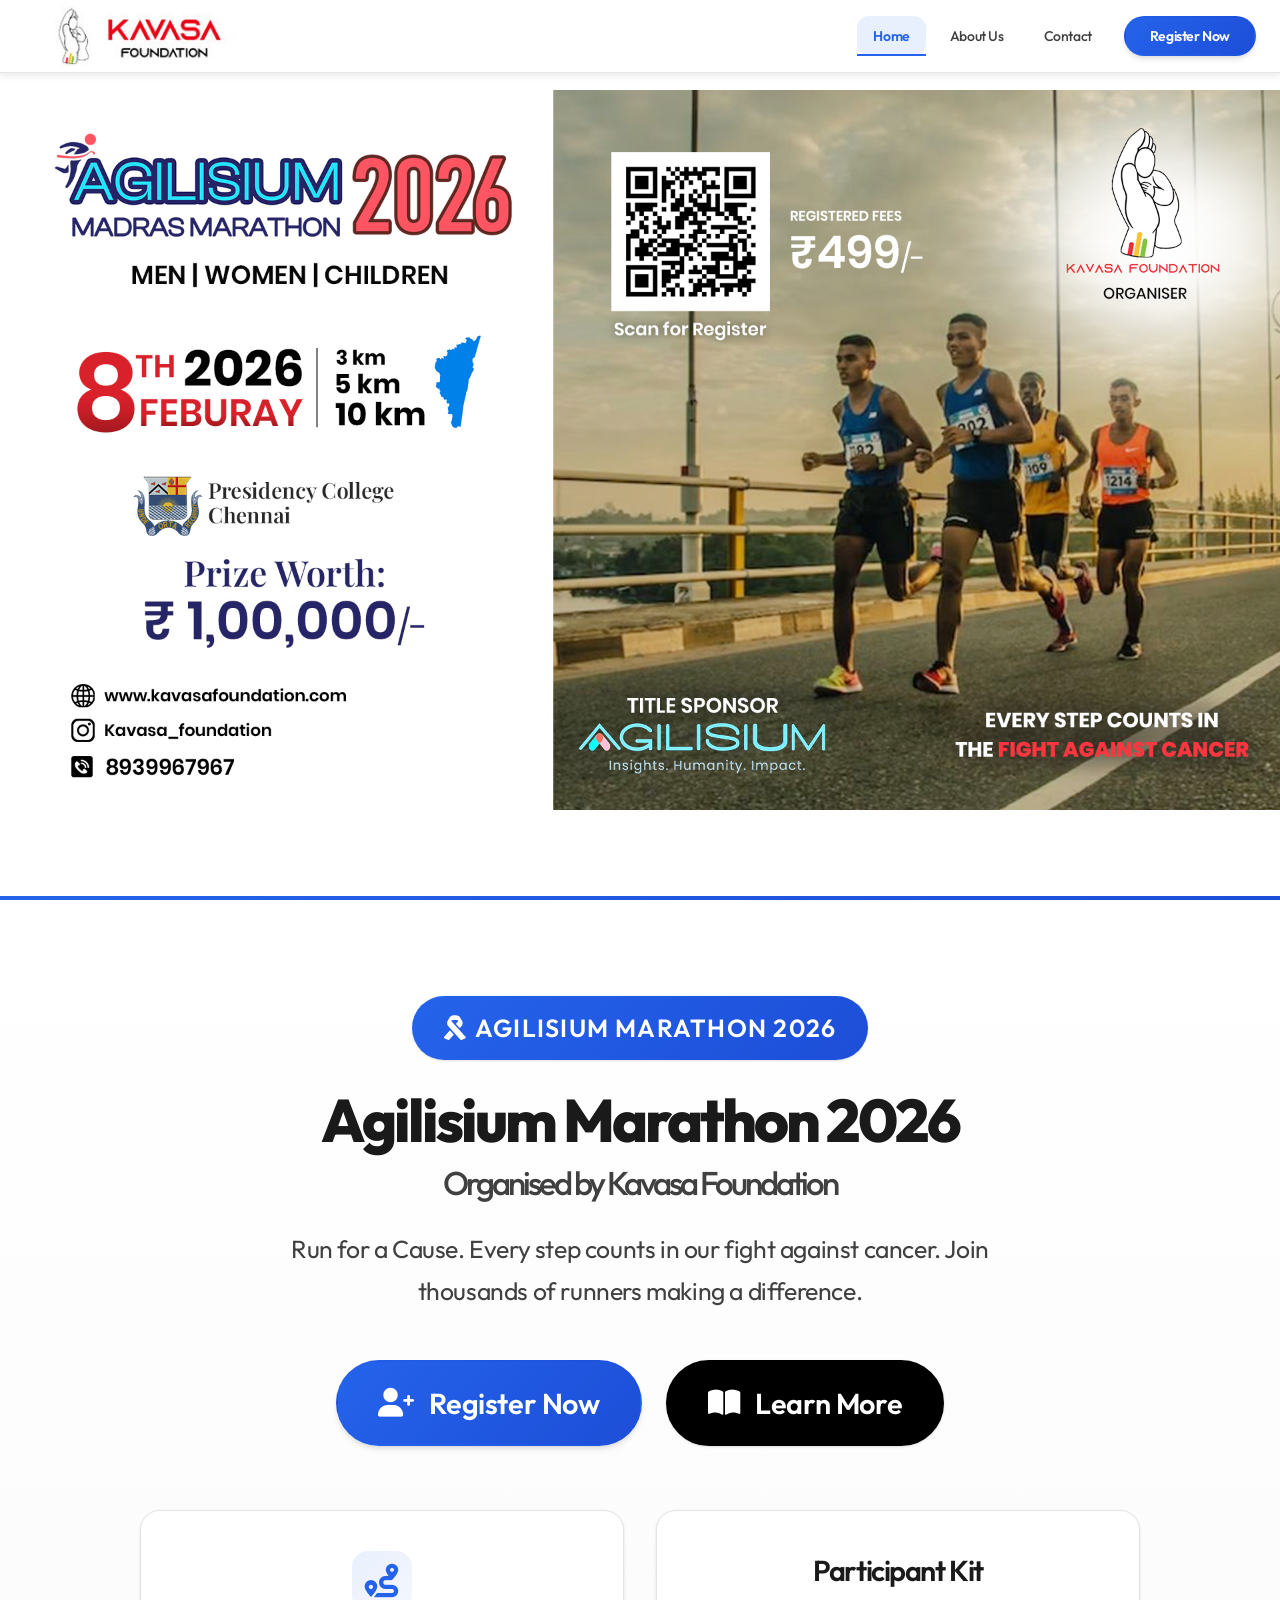
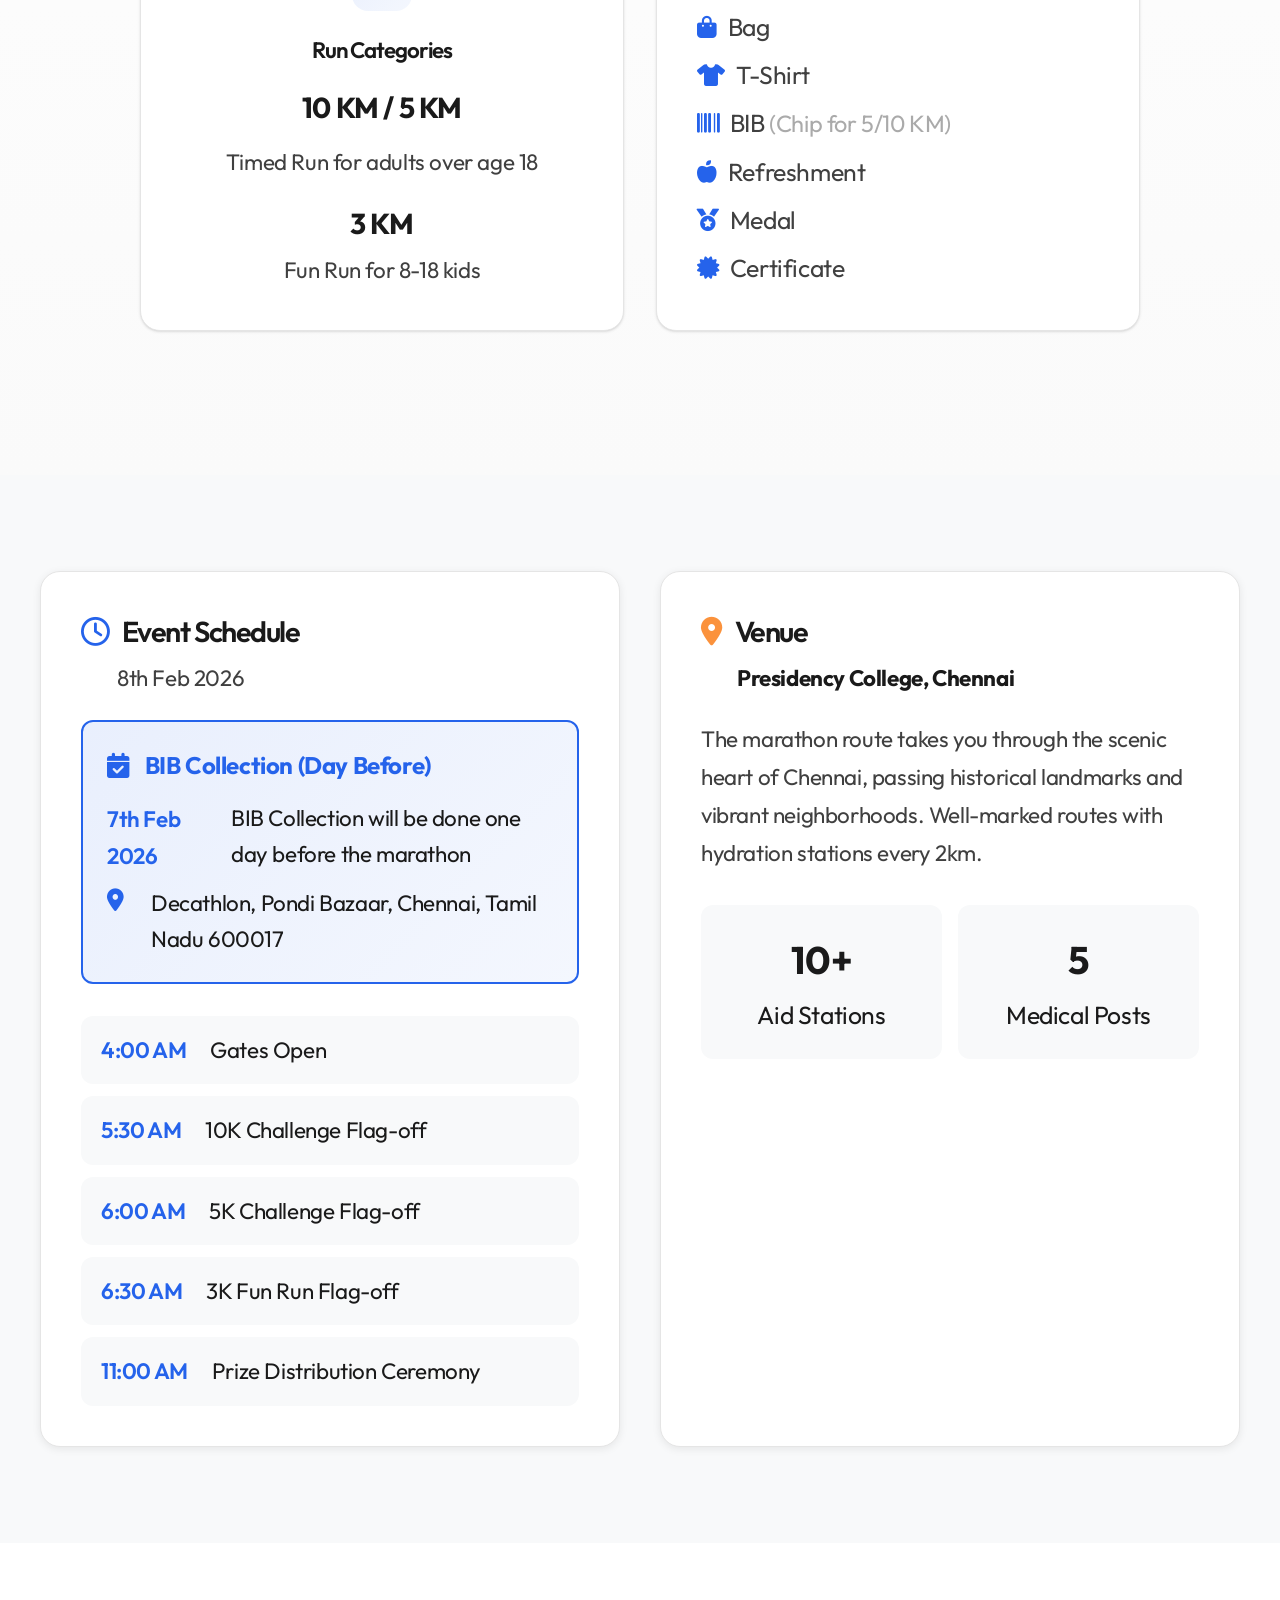
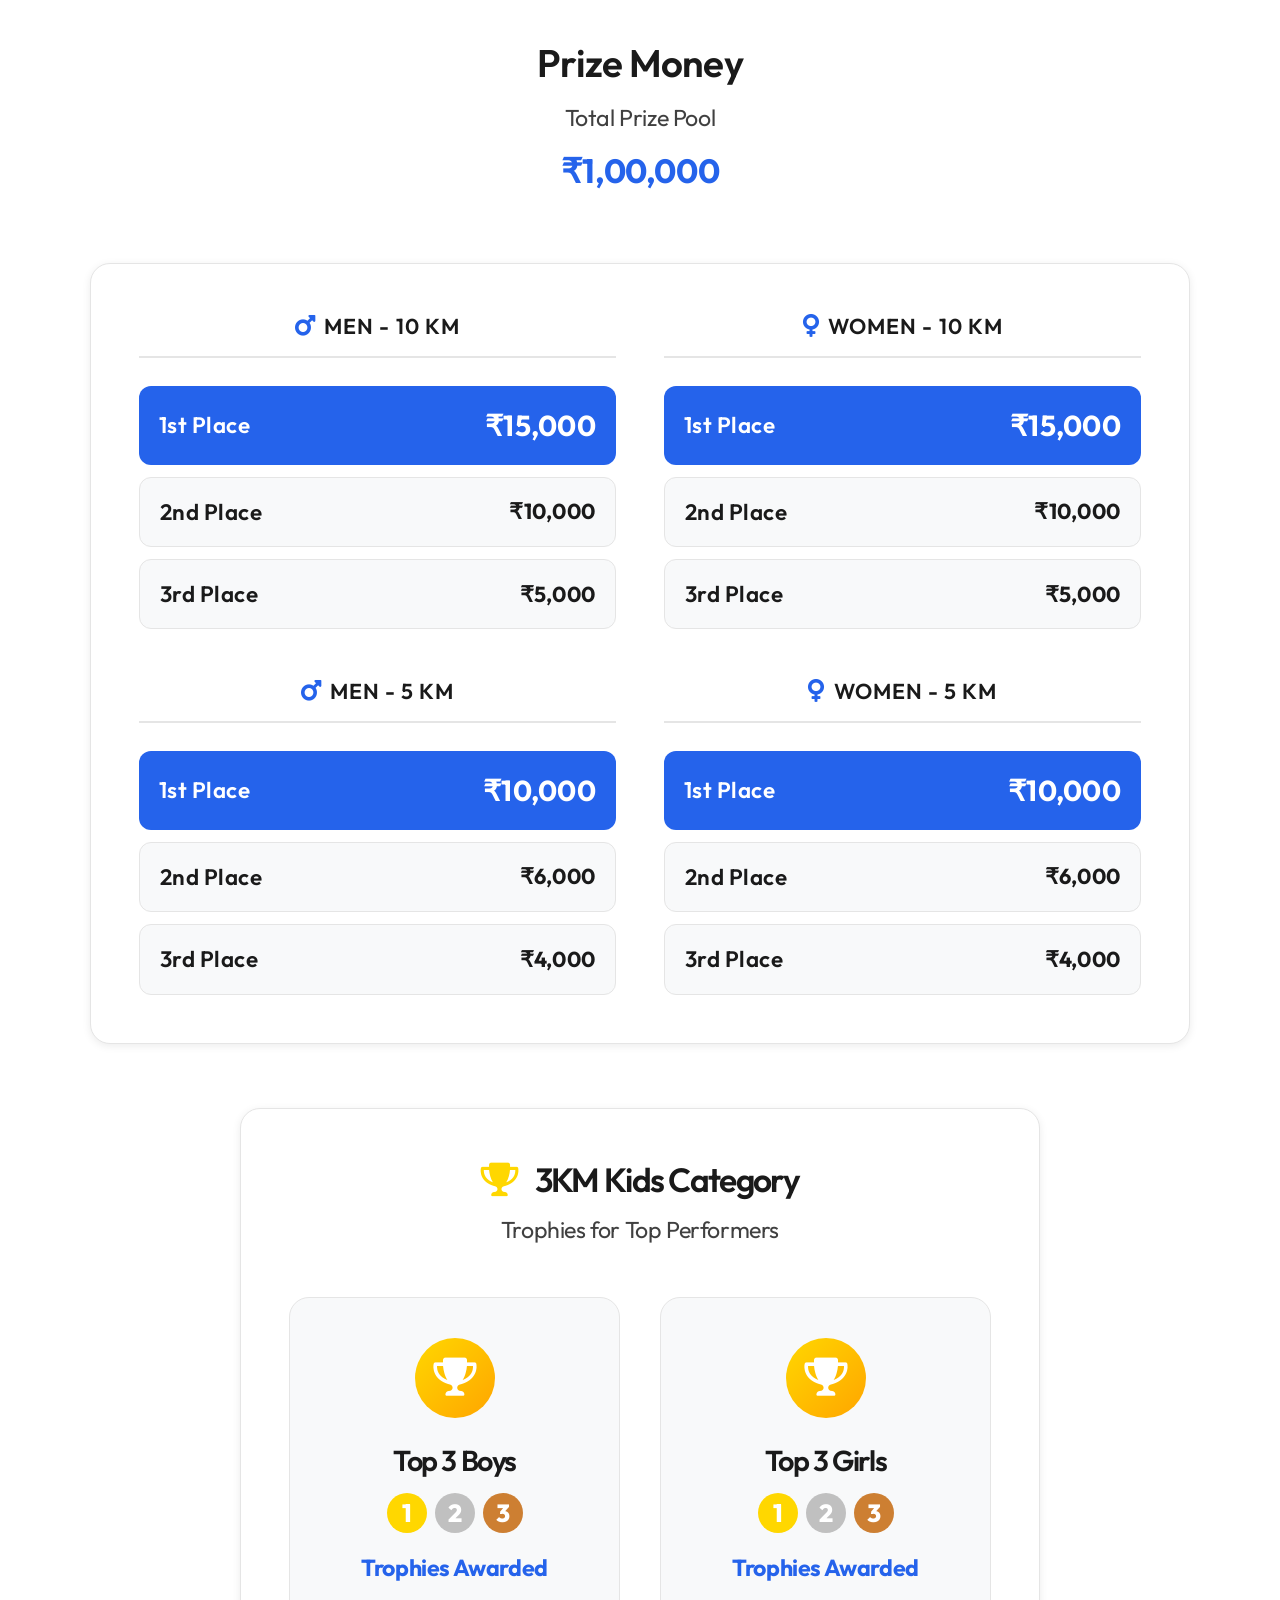
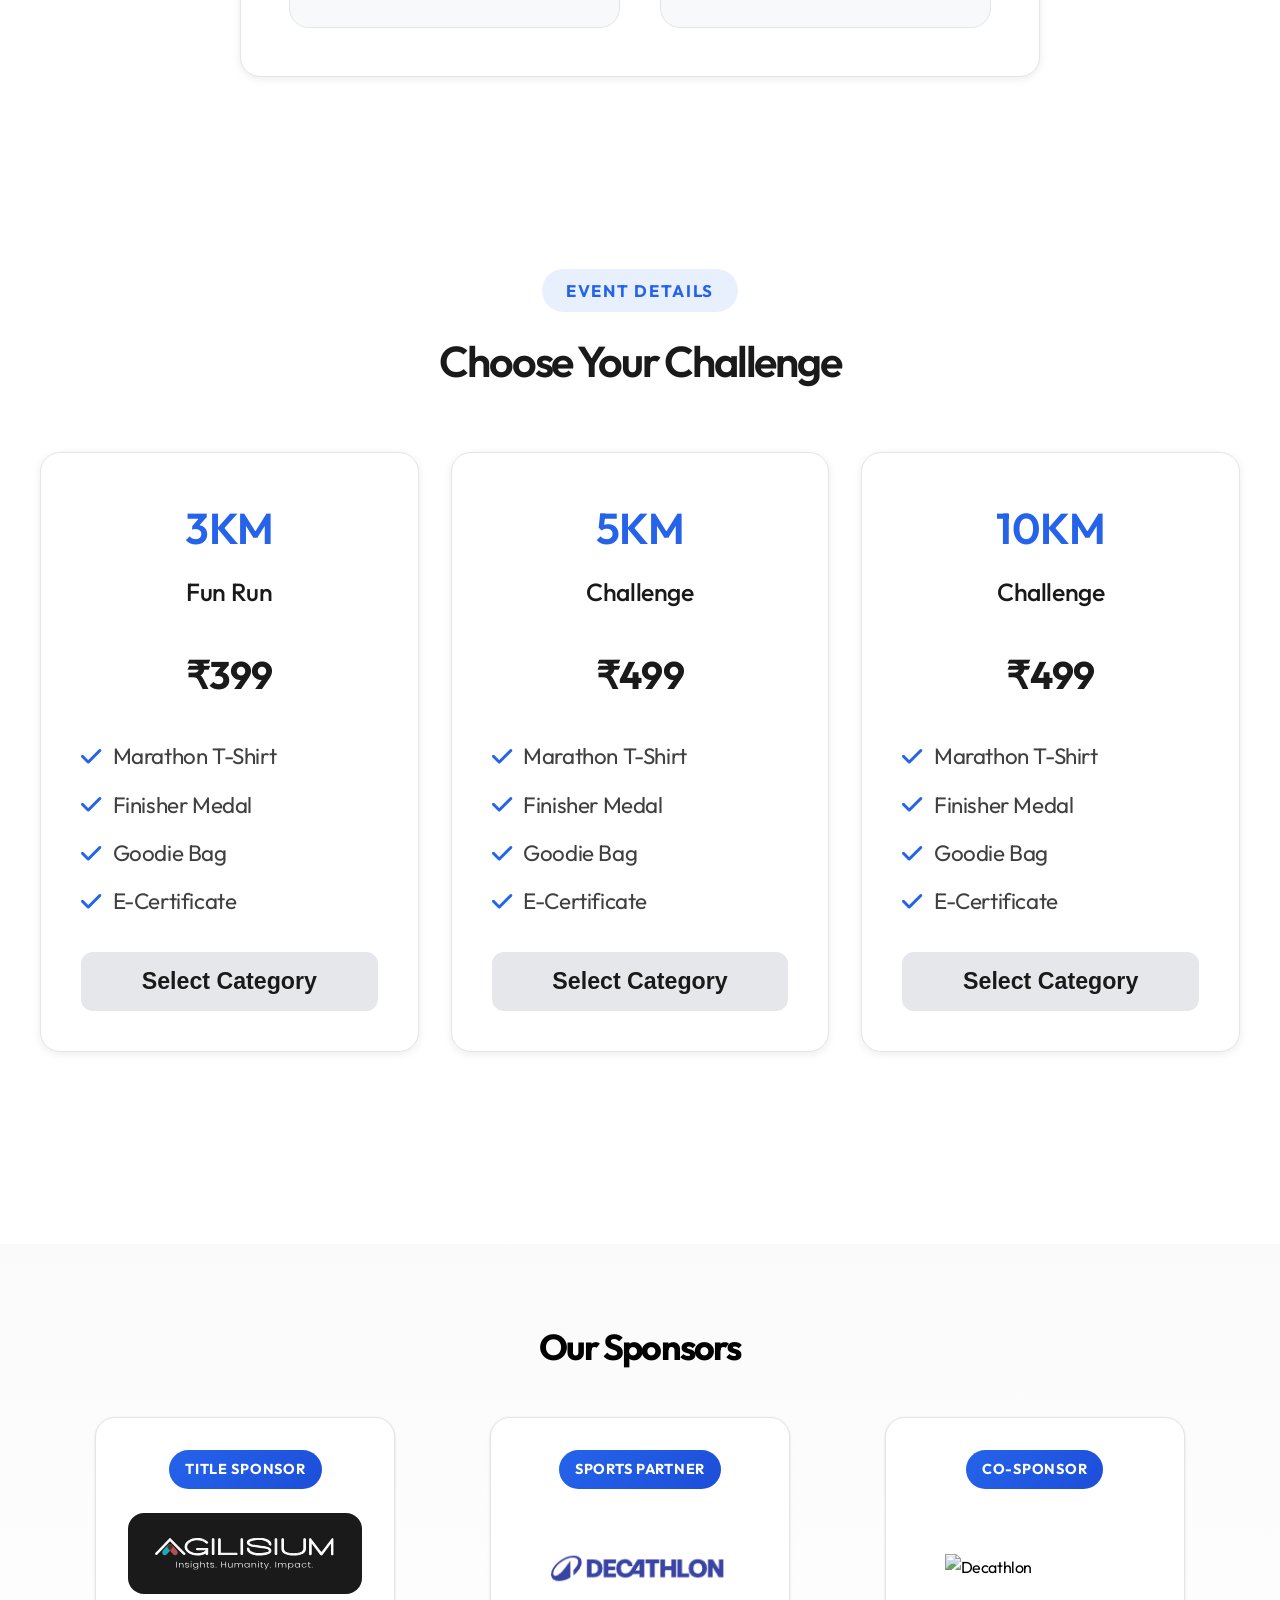
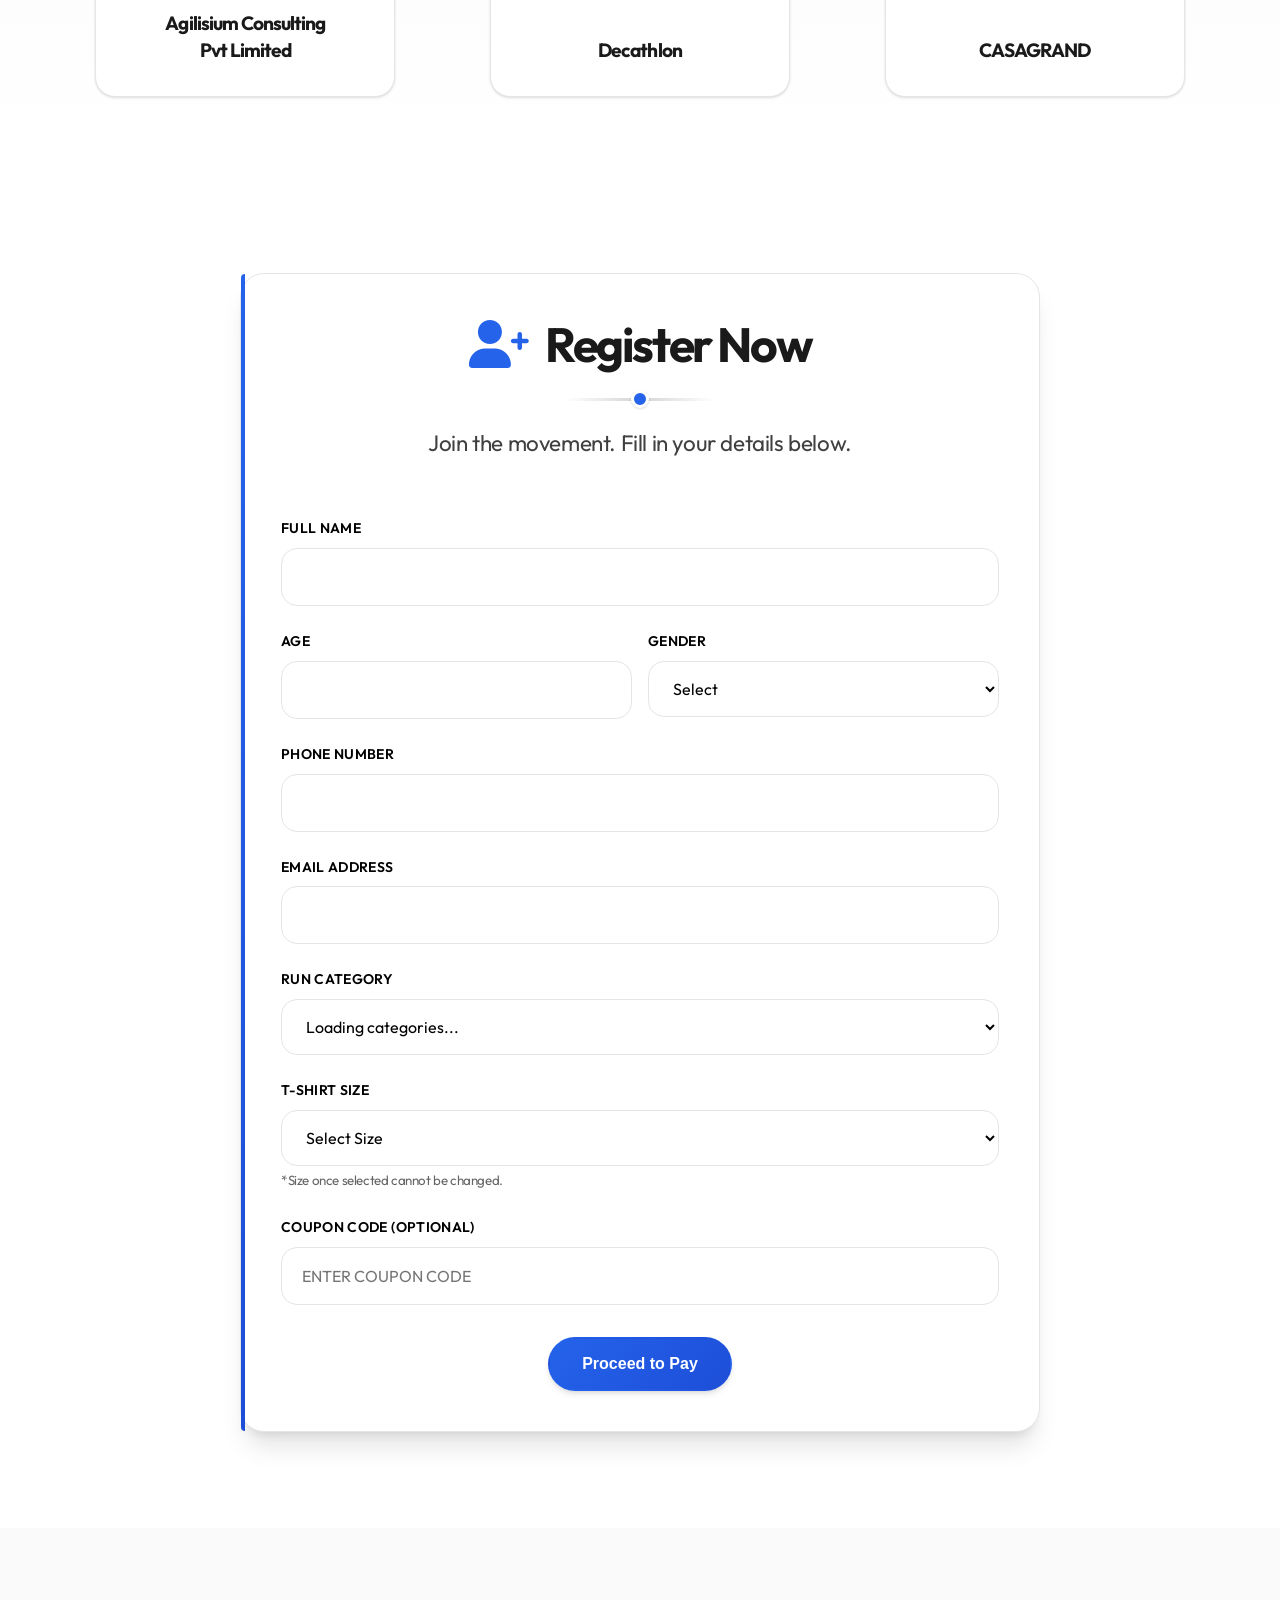
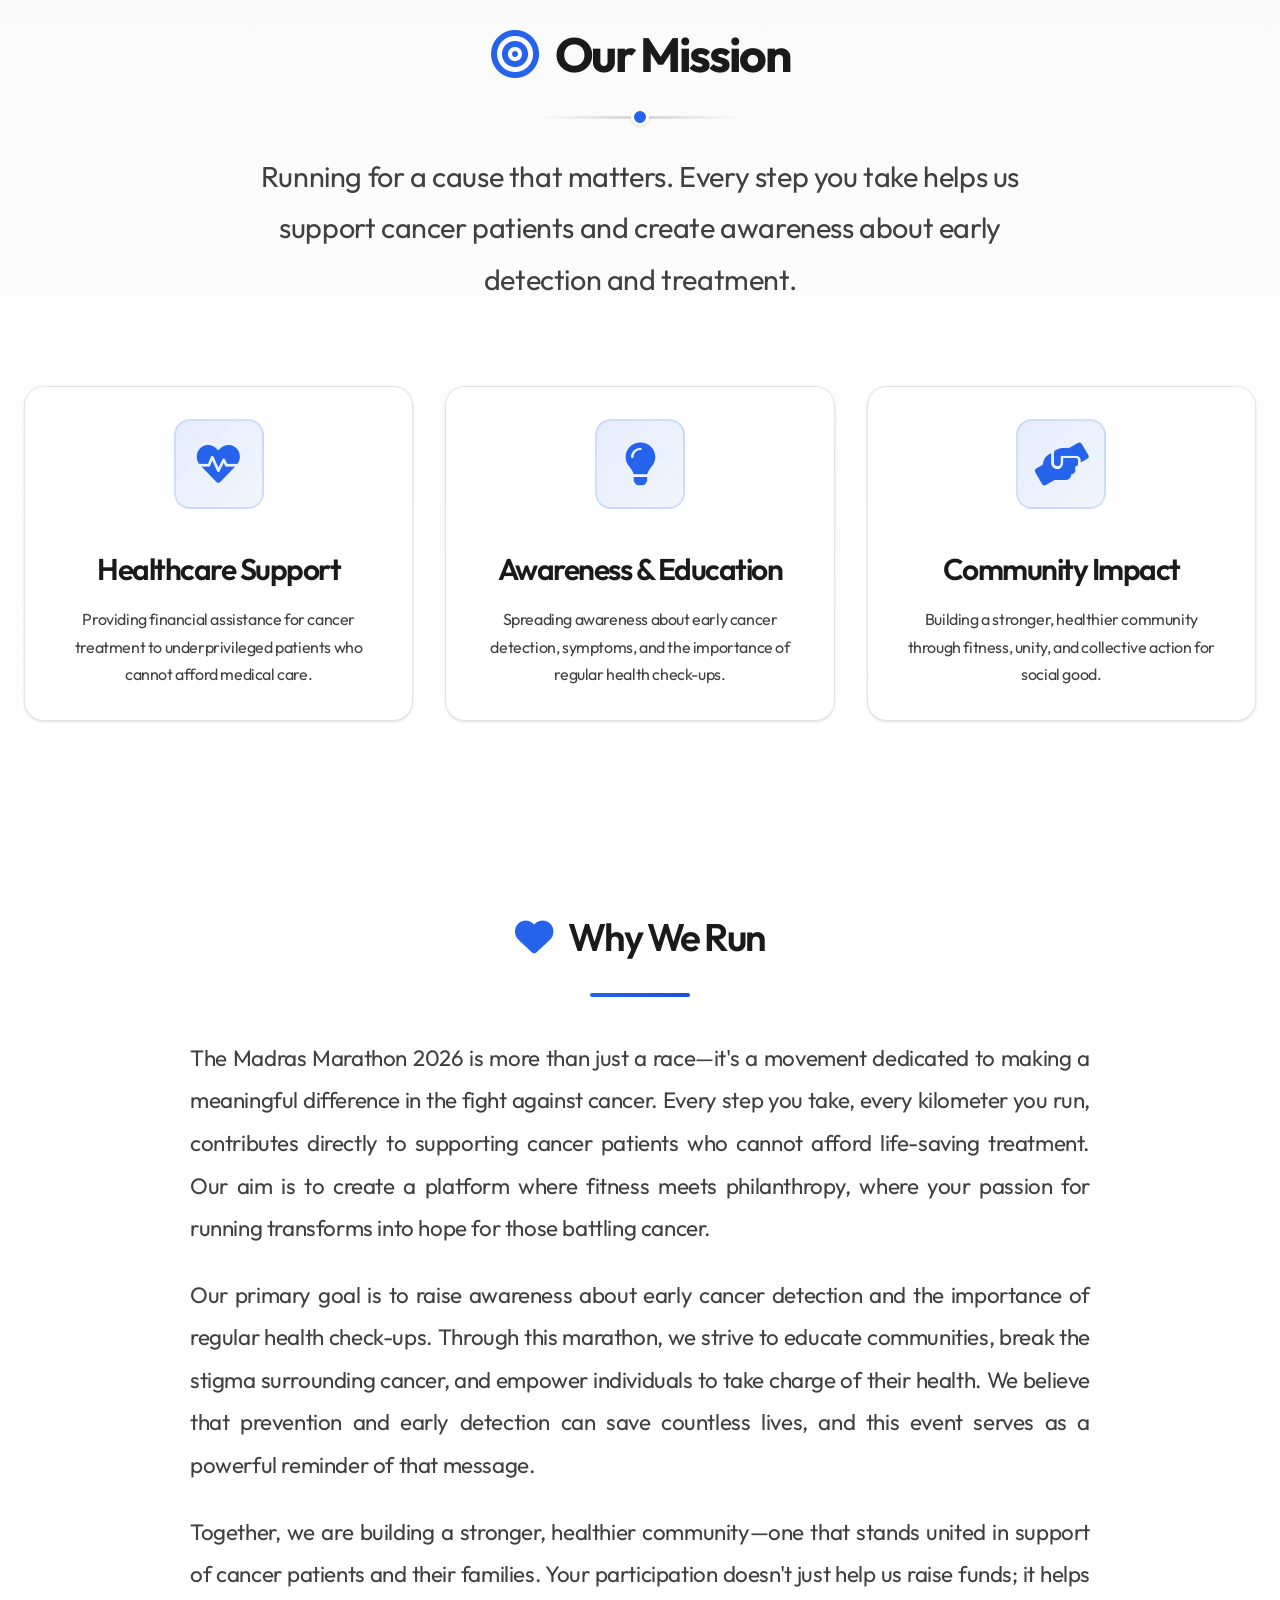
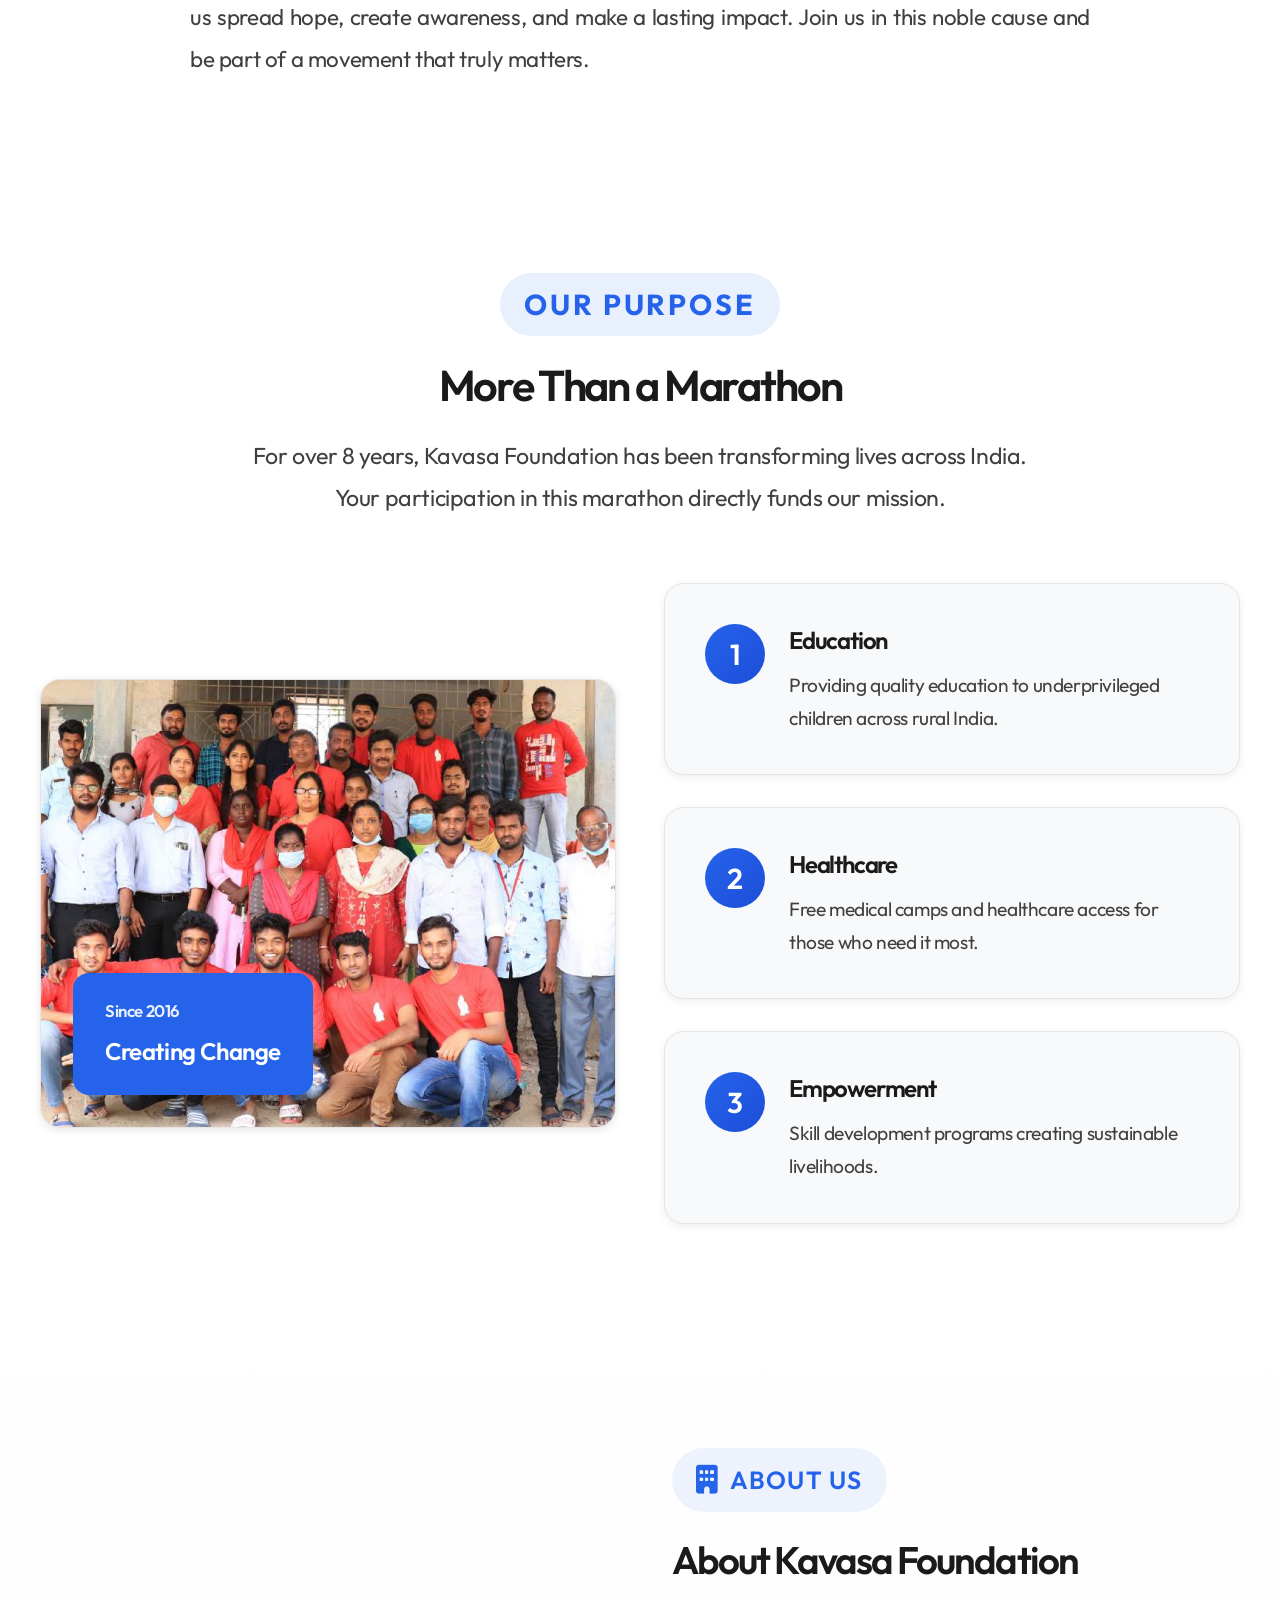
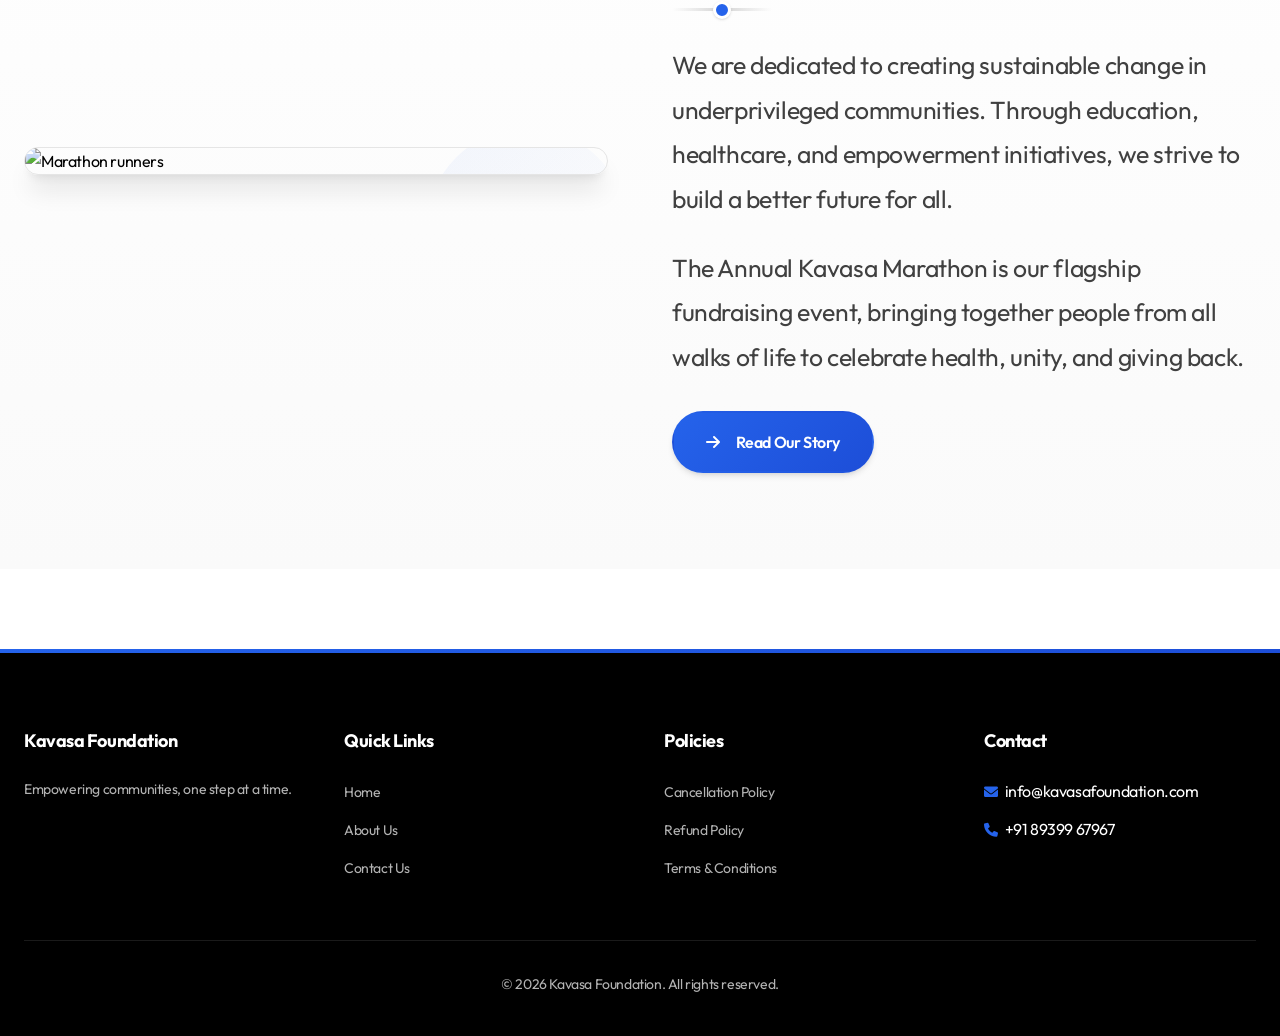
==== commit c83abc70: "Add CASAGRAND as a co-sponsor in index.html" ====
--- a/index.html
+++ b/index.html
@@ -694,14 +694,17 @@
                     <h4 style="color: #1a1a1a; font-size: 1.2rem; font-weight: 700; text-align: center; margin: 0;">
                         Decathlon</h4>
                 </div>
-                <div class="sponsor-item">
-                    <div>
-                        <span
-                            style="display: inline-block; padding: 0.5rem 1rem; background: var(--gradient-primary); color: white; border-radius: var(--radius-full); font-size: 0.9rem; font-weight: 700; text-transform: uppercase; letter-spacing: 0.05em;">Event
-                            Partner</span>
-                        <h4 style="margin-top: 1.5rem; color: #1a1a1a; font-size: 1.45rem; font-weight: 700;">Kanon
-                            Events</h4>
-                    </div>
+                <div class="sponsor-item"
+                    style="height: auto; min-height: 280px; flex-direction: column; padding: 2rem;">
+                    <span
+                        style="display: inline-block; padding: 0.5rem 1rem; background: var(--gradient-primary); color: white; border-radius: var(--radius-full); font-size: 0.9rem; font-weight: 700; text-transform: uppercase; letter-spacing: 0.05em; margin-bottom: 1.5rem;">Co-Sponsor</span>
+                    <div
+                        style="width: 100%; padding: 1.5rem; display: flex; align-items: center; justify-content: center; margin-bottom: 1rem; flex: 1;">
+                        <img src="image/CASAGRAND.jpg" alt="Decathlon"
+                            style="max-width: 100%; width: 180px; height: auto; object-fit: contain;">
+                    </div>
+                    <h4 style="color: #1a1a1a; font-size: 1.2rem; font-weight: 700; text-align: center; margin: 0;">
+                        CASAGRAND</h4>
                 </div>
             </div>
         </div>
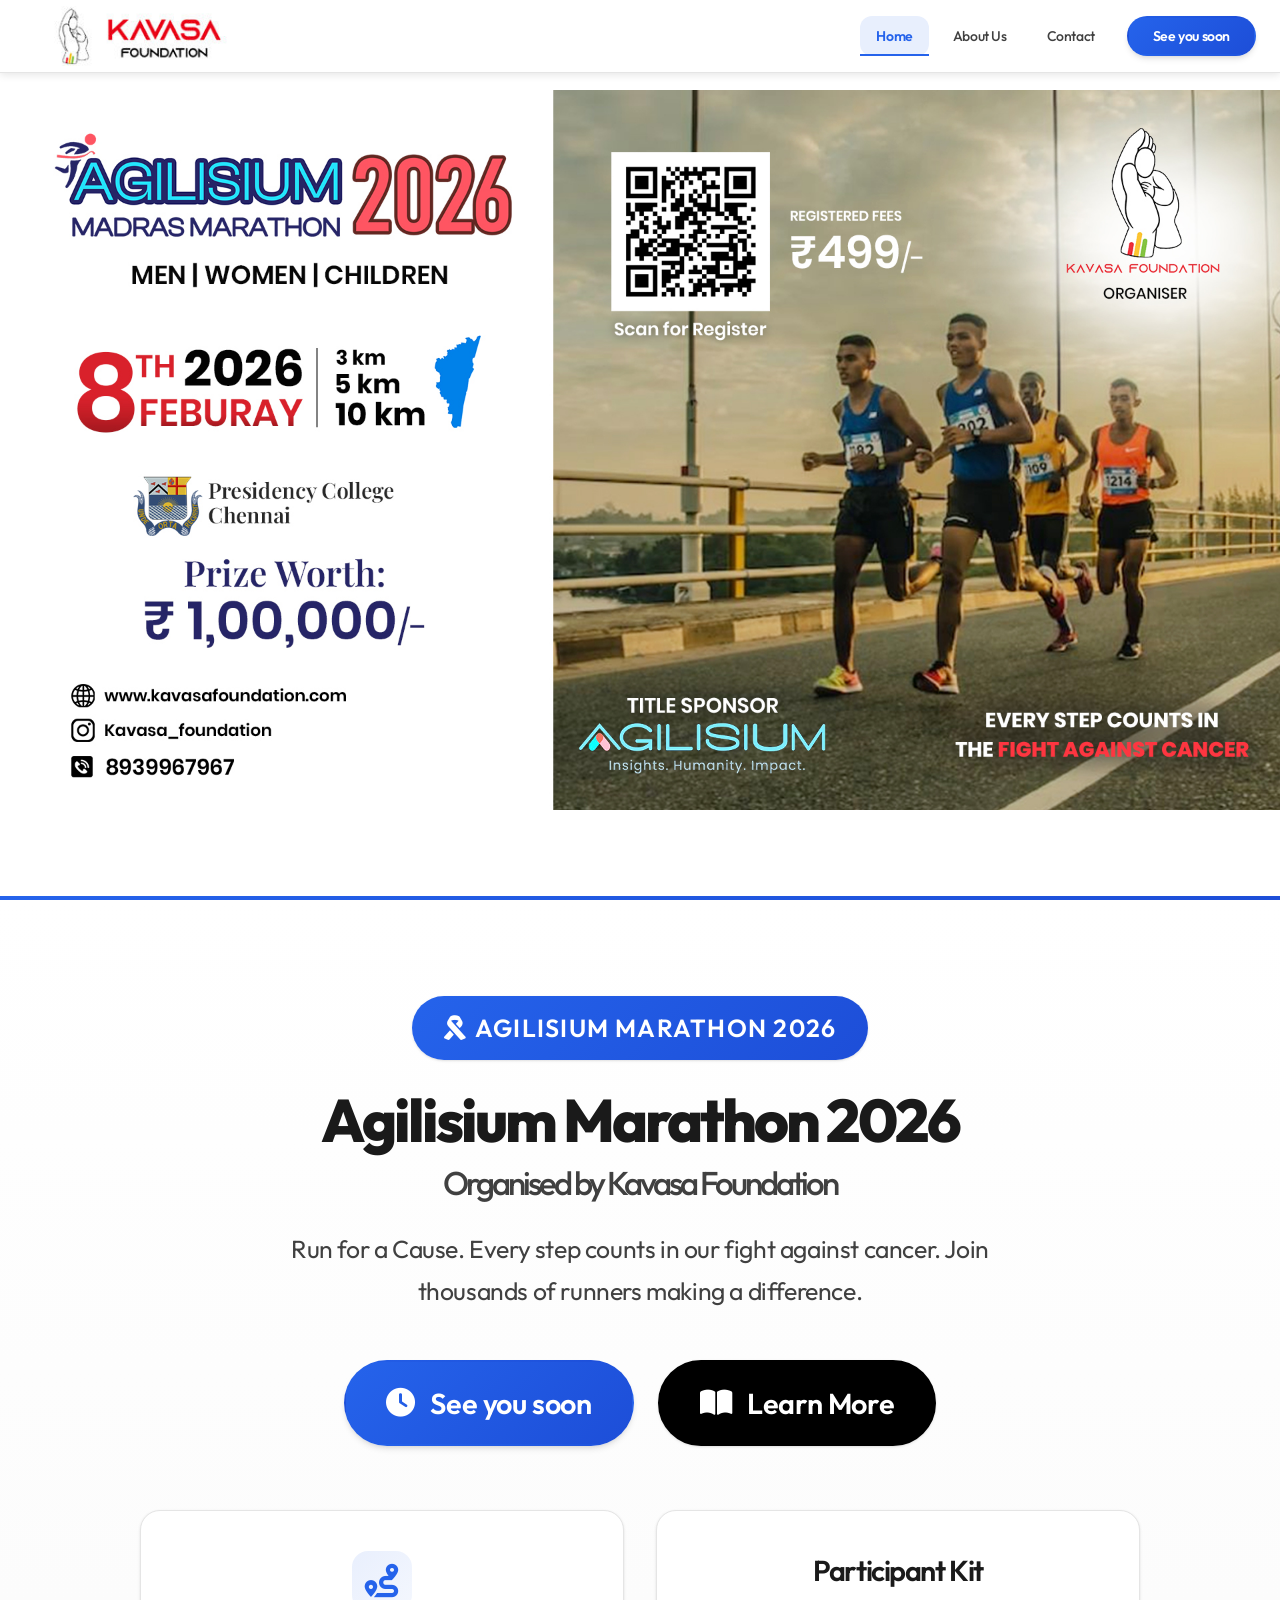
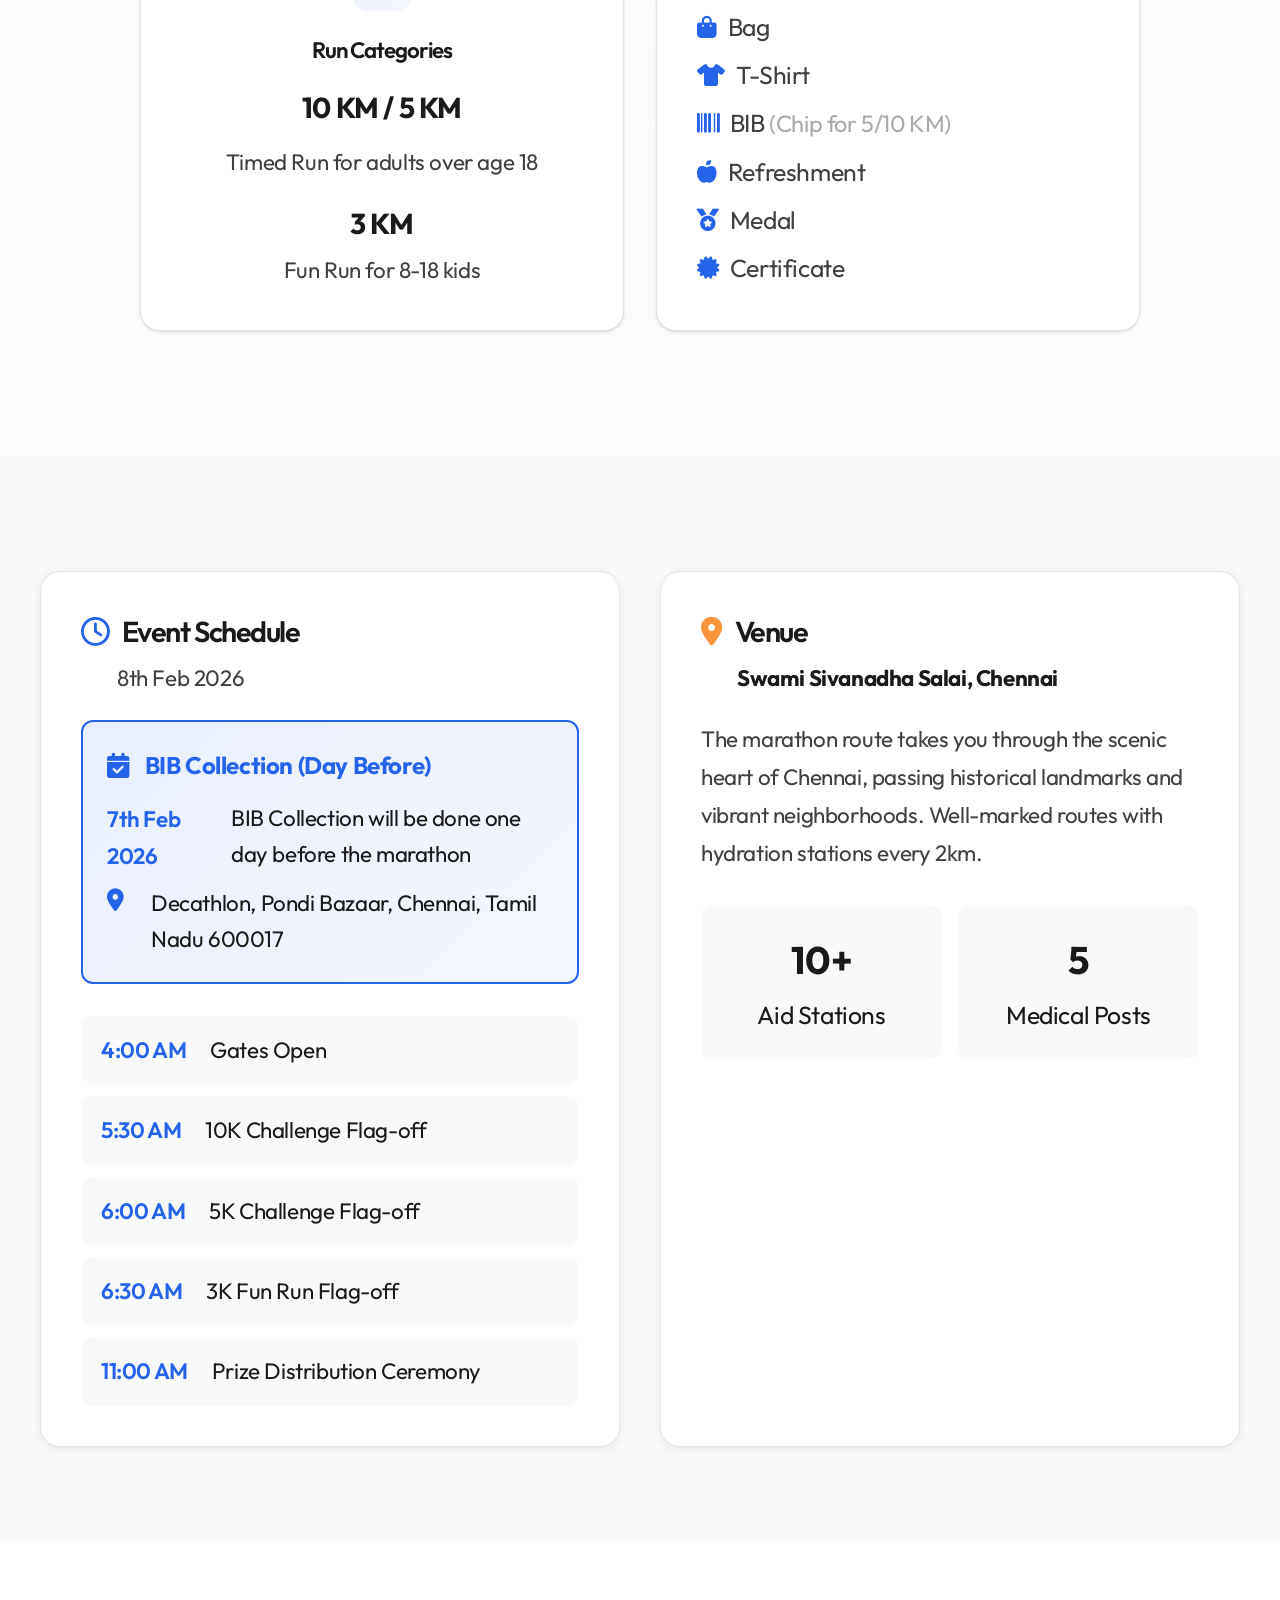
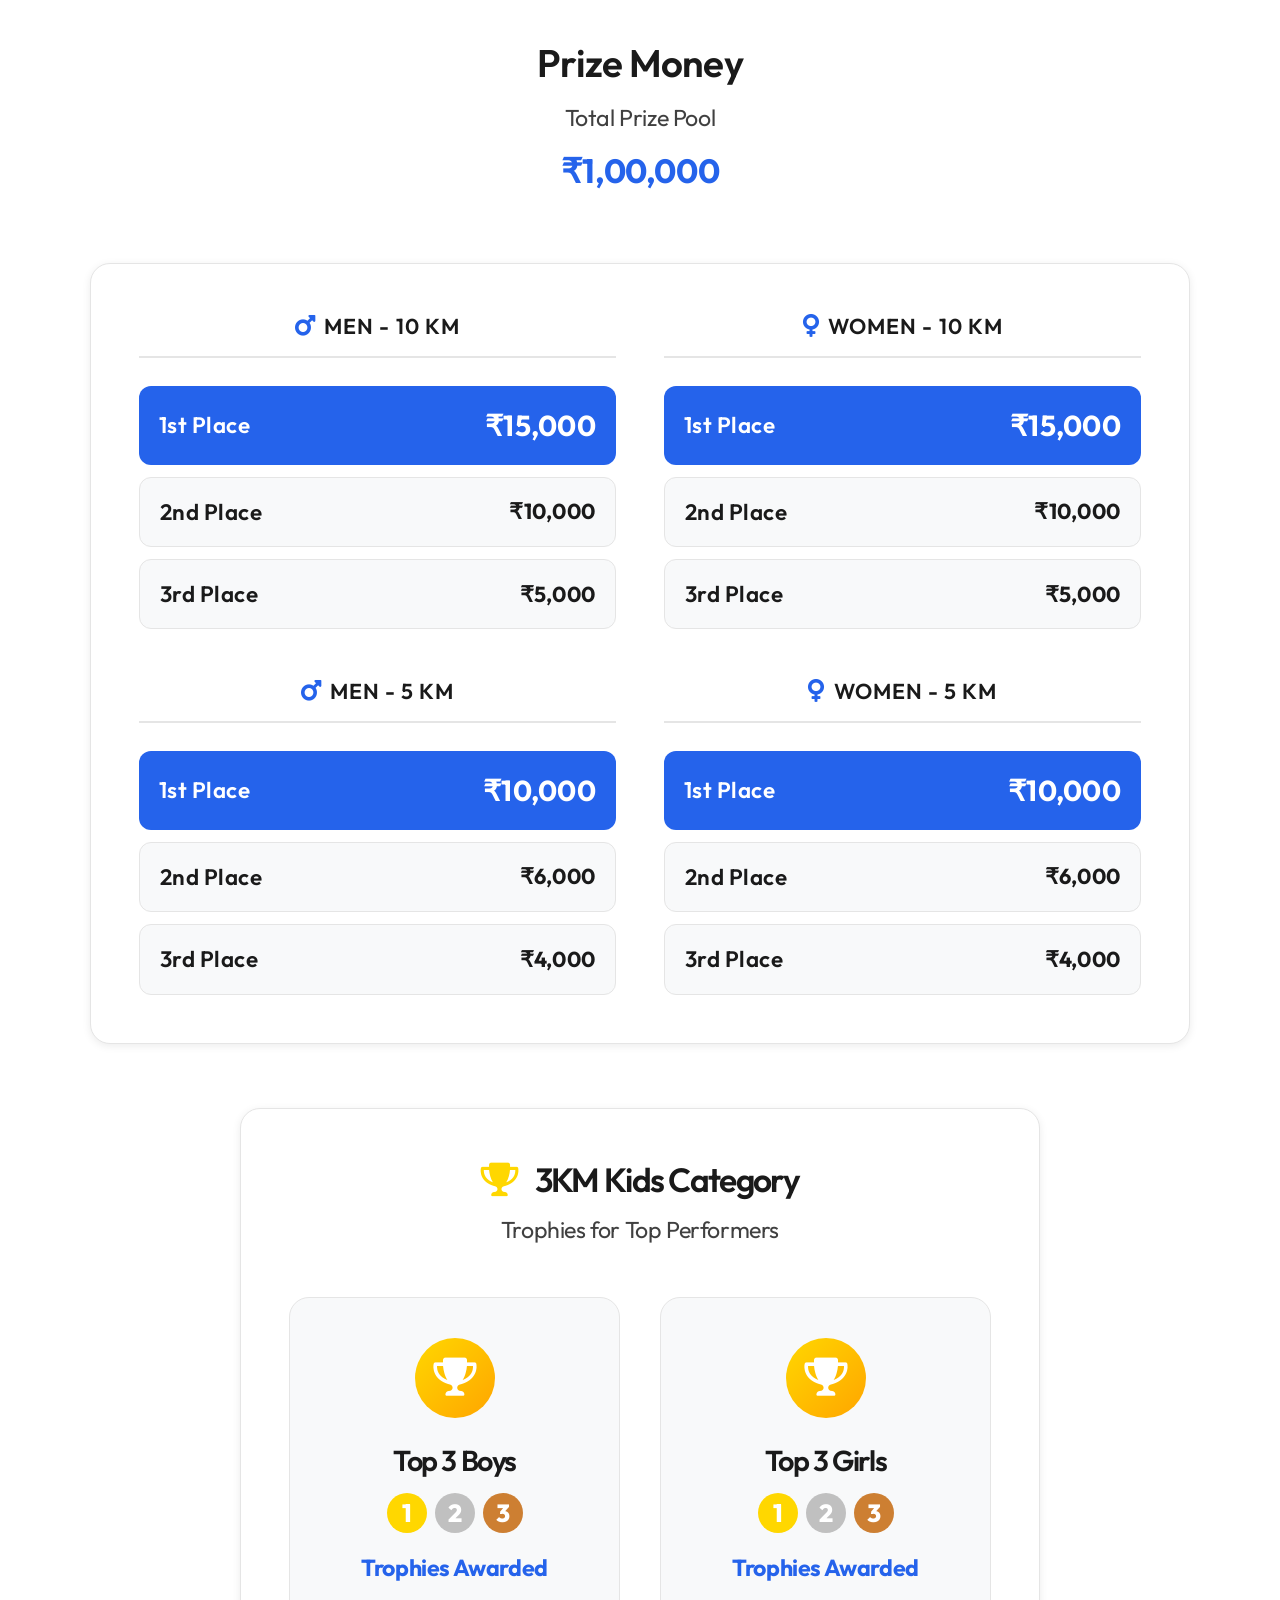
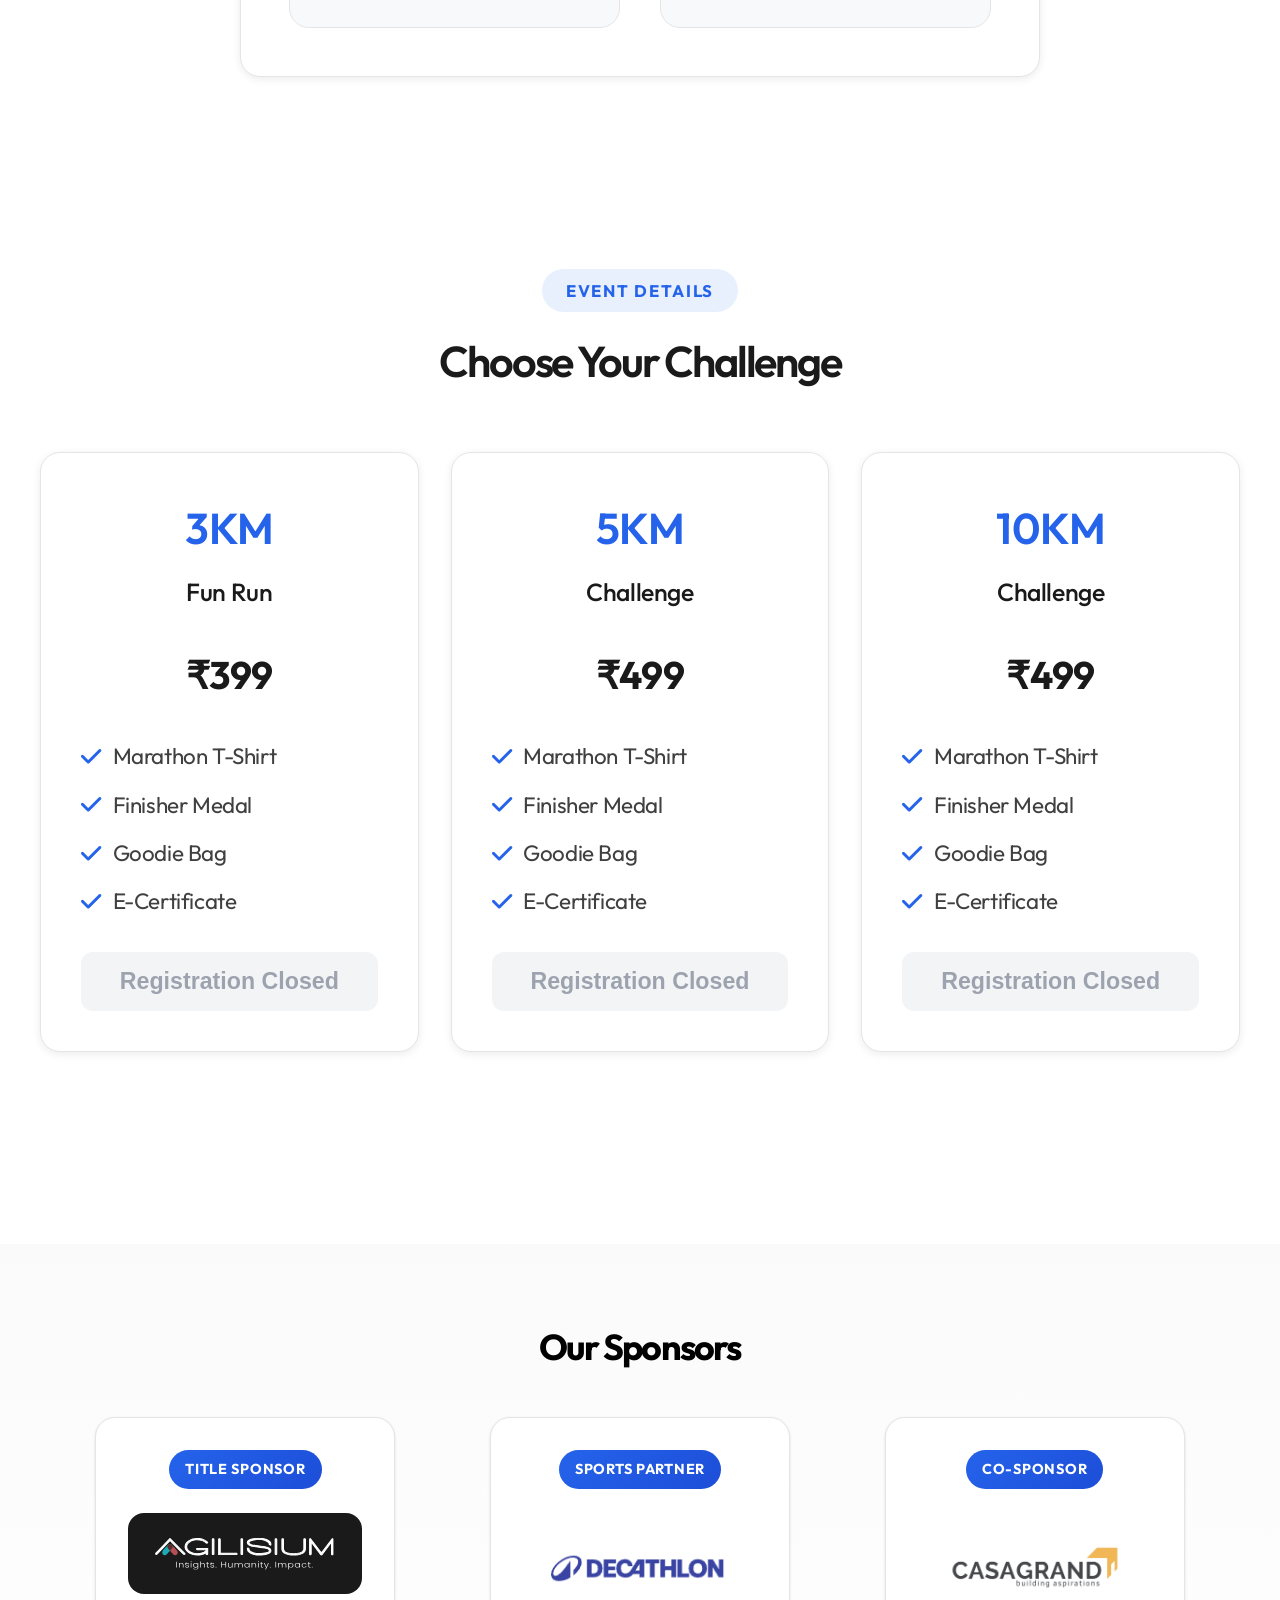
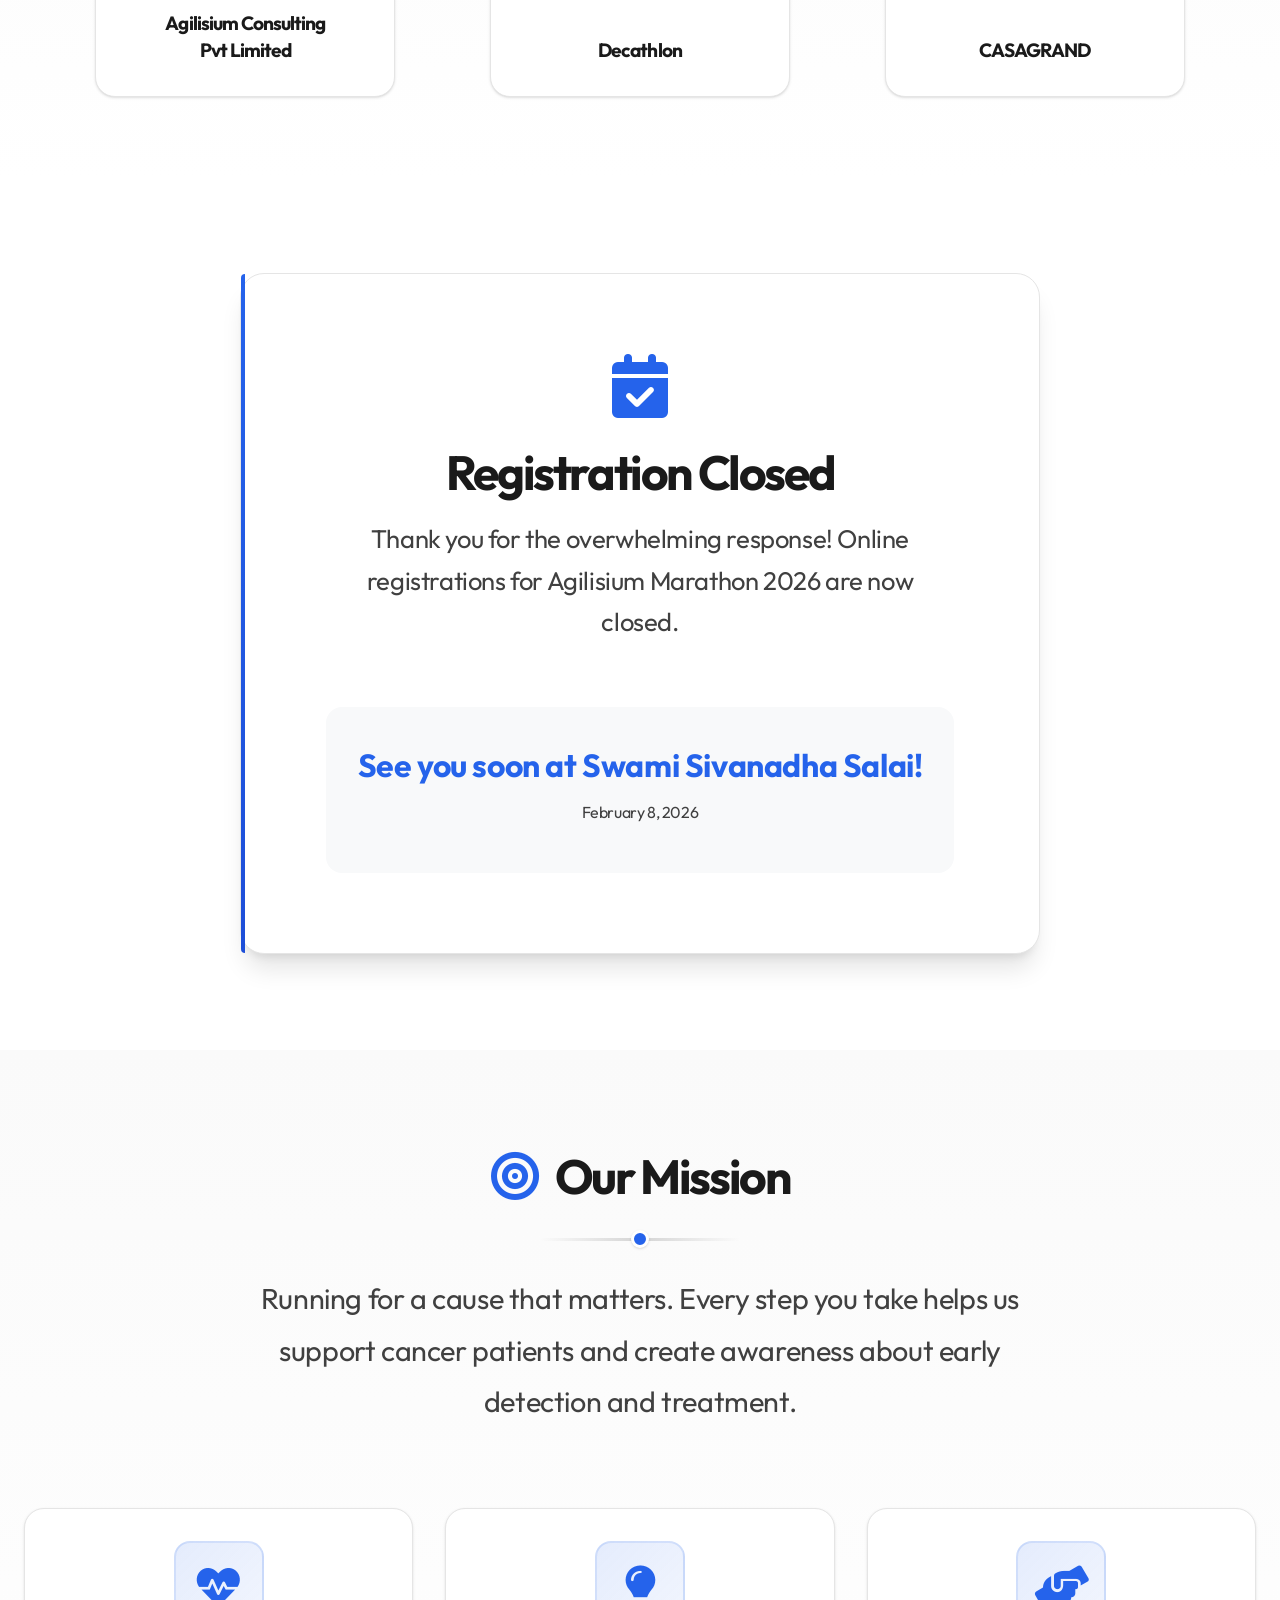
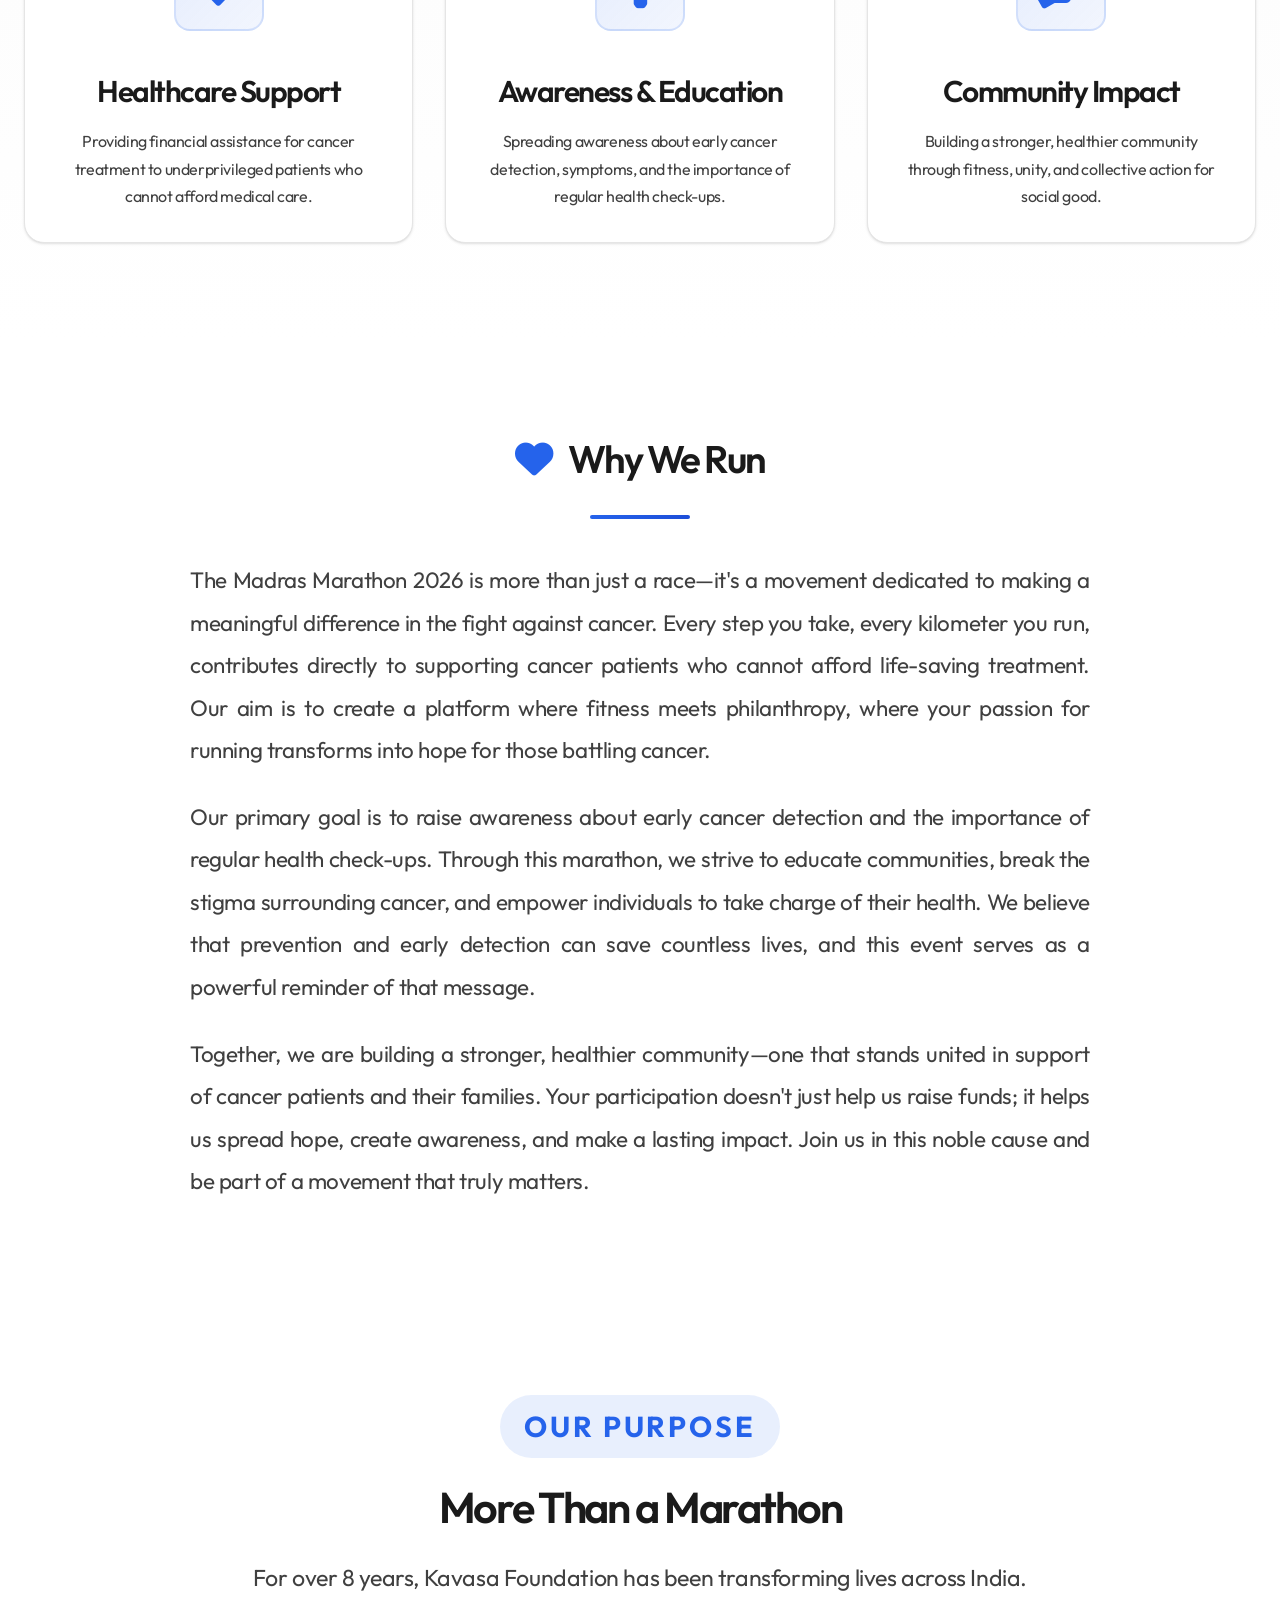
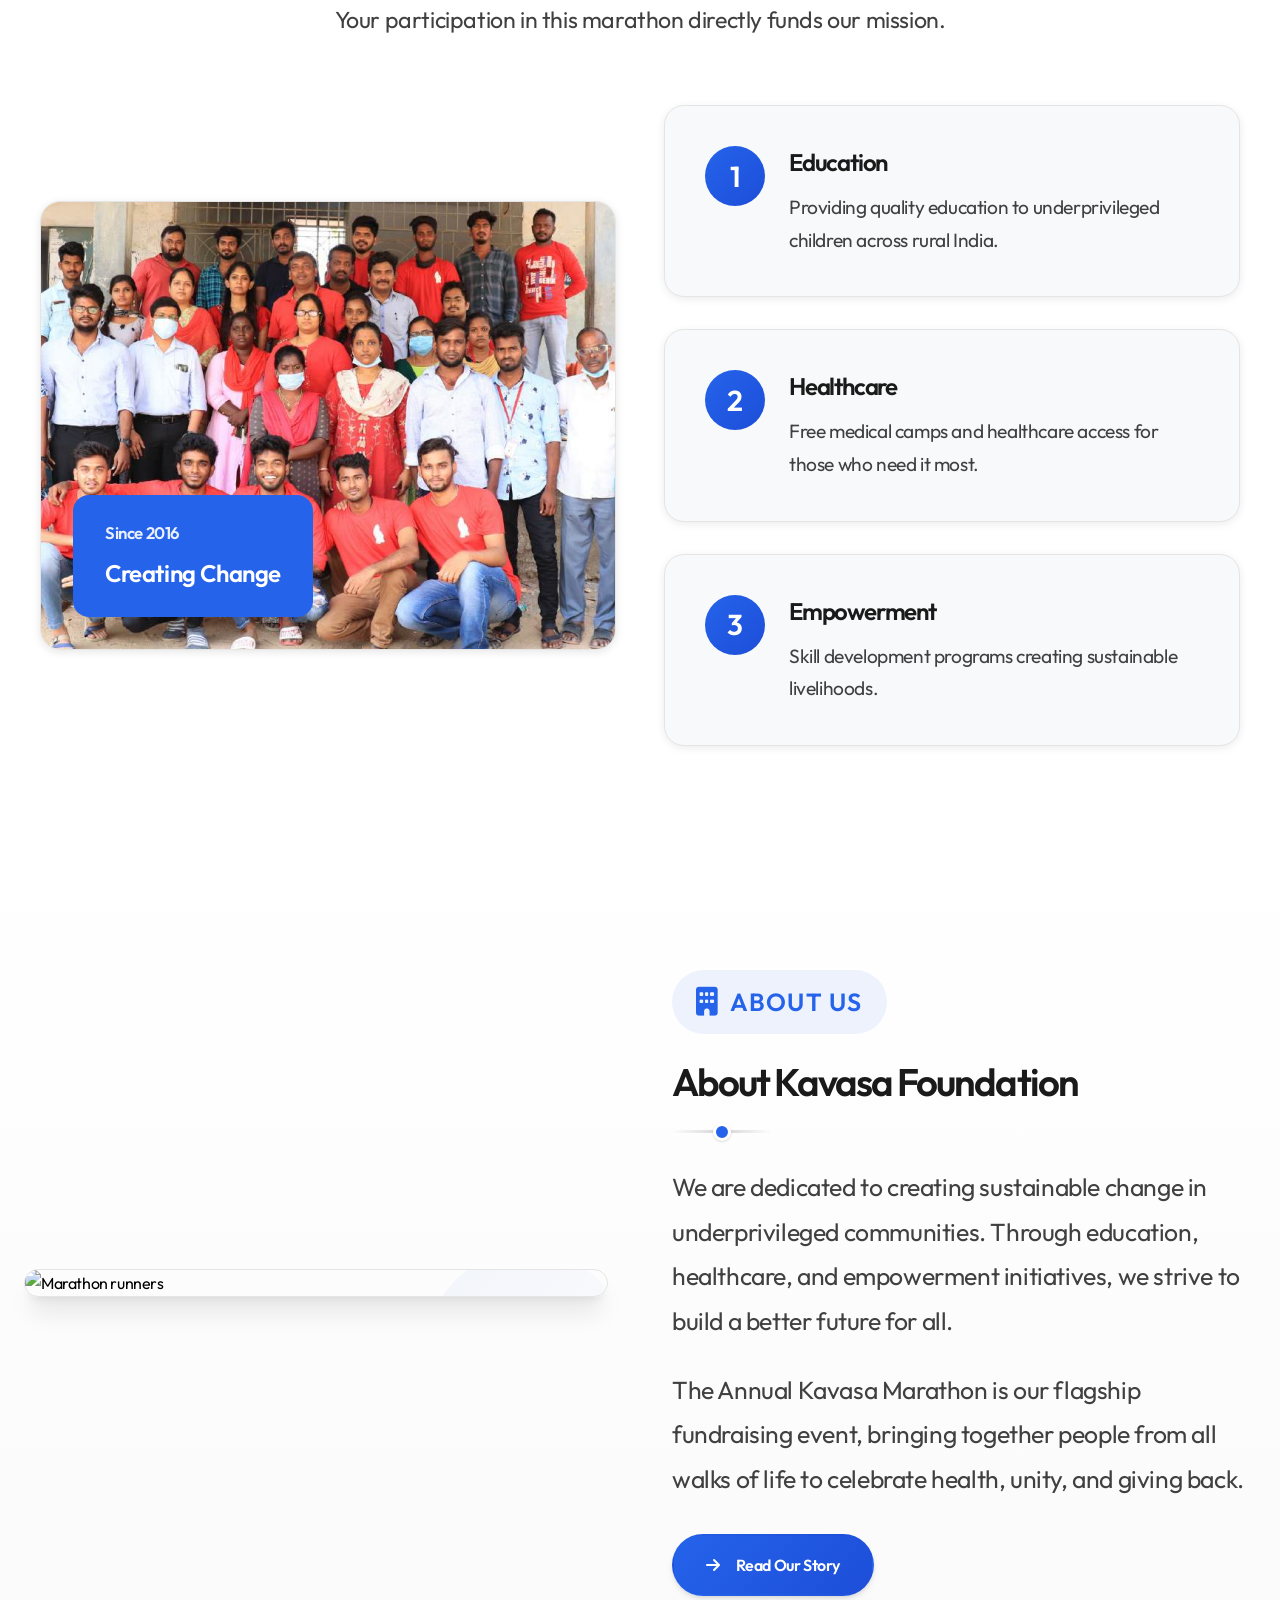
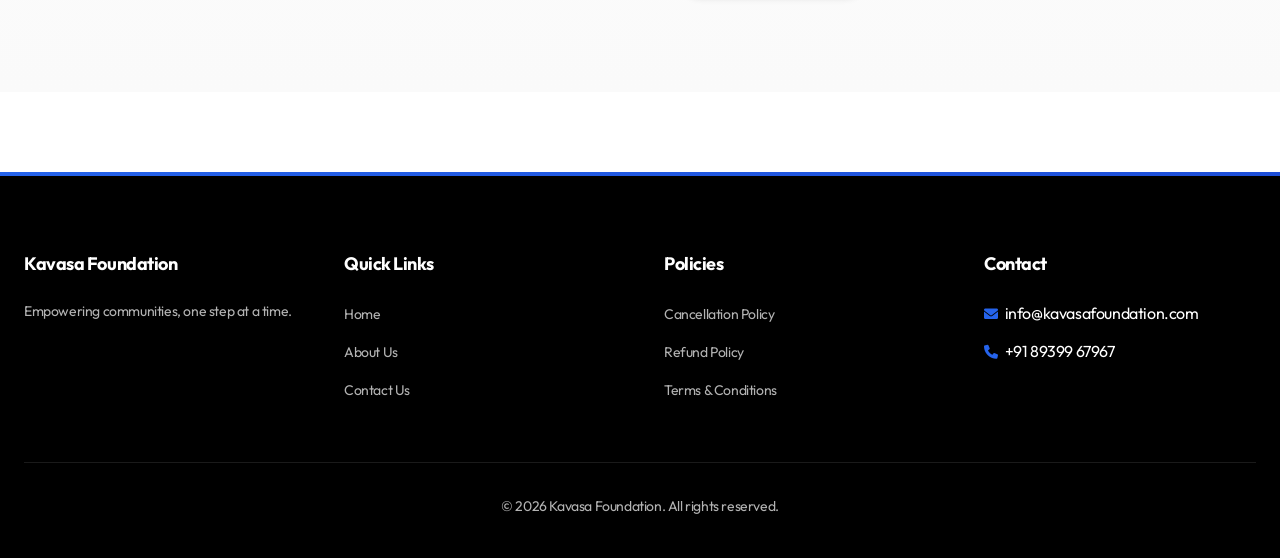
==== commit 3f11f3a1: "Close registration and update venue to Swami Sivanadha Salai" ====
--- a/index.html
+++ b/index.html
@@ -6,7 +6,7 @@
     <meta name="viewport" content="width=device-width, initial-scale=1.0">
     <title>Madras Marathon 2026 | Organised by Kavasa Foundation</title>
     <meta name="description"
-        content="Join the Madras Marathon 2026 organised by Kavasa Foundation. Run for a cause, support our NGO, and be part of a movement for change. Register now!">
+        content="Join the Madras Marathon 2026 organised by Kavasa Foundation. Run for a cause, support our NGO, and be part of a movement for change. See you soon!">
     <!-- Favicon -->
     <link rel="icon" type="image/jpeg" href="image/kavasa.jpg">
     <link rel="shortcut icon" type="image/jpeg" href="image/kavasa.jpg">
@@ -60,7 +60,7 @@
                 <li><a href="index.html" class="nav-link active">Home</a></li>
                 <li><a href="about.html" class="nav-link">About Us</a></li>
                 <li><a href="contact.html" class="nav-link">Contact</a></li>
-                <li><a href="#register" class="btn btn-primary">Register Now</a></li>
+                <li><a href="#register" class="btn btn-primary">See you soon</a></li>
             </ul>
         </div>
     </nav>
@@ -103,7 +103,7 @@
                 </p>
                 <div style="margin-bottom: 4rem; display: flex; gap: 1.5rem; justify-content: center; flex-wrap: wrap;">
                     <a href="#register" class="btn btn-primary" style="font-size: 1.8rem; padding: 1.1rem 2.5rem;">
-                        <i class="fas fa-user-plus" style="margin-right: 0.5rem;"></i>Register Now
+                        <i class="fas fa-clock" style="margin-right: 0.5rem;"></i>See you soon
                     </a>
                     <a href="about.html" class="btn btn-secondary" style="font-size: 1.8rem; padding: 1.1rem 2.5rem;">
                         <i class="fas fa-book-open" style="margin-right: 0.5rem;"></i>Learn More
@@ -260,7 +260,7 @@
                         <h3 style="color: #1a1a1a; font-size: 1.8rem; font-weight: 600; margin: 0;">Venue</h3>
                     </div>
                     <p style="color: #1a1a1a; font-size: 1.4rem; font-weight: 700; margin: 0 0 1.5rem 2.25rem;">
-                        Presidency College, Chennai</p>
+                        Swami Sivanadha Salai, Chennai</p>
 
                     <p style="color: var(--text-secondary); font-size: 1.4rem; line-height: 1.7; margin-bottom: 2rem;">
                         The marathon route takes you through the scenic heart of Chennai, passing historical landmarks
@@ -567,10 +567,9 @@
                                 <span style="color: var(--text-secondary); font-size: 1.4rem;">E-Certificate</span>
                             </div>
                         </div>
-                        <button
-                            onclick="selectCategory('3km'); document.getElementById('register').scrollIntoView({behavior: 'smooth'});"
-                            style="width: 100%; padding: 1rem; background: #e5e7eb; color: #1a1a1a; border: none; border-radius: var(--radius-md); font-weight: 600; font-size: 1.45rem; cursor: pointer; transition: all 0.3s ease;">
-                            Select Category
+                        <button disabled
+                            style="width: 100%; padding: 1rem; background: #f3f4f6; color: #9ca3af; border: none; border-radius: var(--radius-md); font-weight: 600; font-size: 1.45rem; cursor: not-allowed;">
+                            Registration Closed
                         </button>
                     </div>
 
@@ -608,10 +607,9 @@
                                 <span style="color: var(--text-secondary); font-size: 1.4rem;">E-Certificate</span>
                             </div>
                         </div>
-                        <button
-                            onclick="selectCategory('5km'); document.getElementById('register').scrollIntoView({behavior: 'smooth'});"
-                            style="width: 100%; padding: 1rem; background: #e5e7eb; color: #1a1a1a; border: none; border-radius: var(--radius-md); font-weight: 600; font-size: 1.45rem; cursor: pointer; transition: all 0.3s ease;">
-                            Select Category
+                        <button disabled
+                            style="width: 100%; padding: 1rem; background: #f3f4f6; color: #9ca3af; border: none; border-radius: var(--radius-md); font-weight: 600; font-size: 1.45rem; cursor: not-allowed;">
+                            Registration Closed
                         </button>
                     </div>
 
@@ -649,10 +647,9 @@
                                 <span style="color: var(--text-secondary); font-size: 1.4rem;">E-Certificate</span>
                             </div>
                         </div>
-                        <button
-                            onclick="selectCategory('10km'); document.getElementById('register').scrollIntoView({behavior: 'smooth'});"
-                            style="width: 100%; padding: 1rem; background: #e5e7eb; color: #1a1a1a; border: none; border-radius: var(--radius-md); font-weight: 600; font-size: 1.45rem; cursor: pointer; transition: all 0.3s ease;">
-                            Select Category
+                        <button disabled
+                            style="width: 100%; padding: 1rem; background: #f3f4f6; color: #9ca3af; border: none; border-radius: var(--radius-md); font-weight: 600; font-size: 1.45rem; cursor: not-allowed;">
+                            Registration Closed
                         </button>
                     </div>
                 </div>
@@ -713,86 +710,22 @@
     <!-- Registration Section -->
     <section id="register" class="section-padding" style="background: #ffffff;">
         <div class="container">
-            <div class="contact-form-container" style="box-shadow: var(--shadow-xl);">
-                <div style="text-align: center; margin-bottom: 3.5rem;">
-                    <h2 style="color: #1a1a1a; margin-bottom: 1rem;">
-                        <i class="fas fa-user-plus" style="color: var(--primary); margin-right: 0.75rem;"></i>
-                        Register Now
-                    </h2>
-                    <div class="section-divider" style="max-width: 150px; margin: 1.5rem auto;"></div>
-                    <p style="font-size: 1.4rem; color: var(--text-secondary);">Join the movement. Fill in your details
-                        below.</p>
-                </div>
-                <form id="registrationForm">
-                    <div class="form-group">
-                        <label for="reg-name" class="form-label">Full Name</label>
-                        <input type="text" id="reg-name" class="form-control" required>
-                    </div>
-                    <div class="form-group" style="display: grid; grid-template-columns: 1fr 1fr; gap: 1rem;">
-                        <div>
-                            <label for="reg-age" class="form-label">Age</label>
-                            <input type="number" id="reg-age" class="form-control" required>
-                        </div>
-                        <div>
-                            <label for="reg-gender" class="form-label">Gender</label>
-                            <select id="reg-gender" class="form-control" required>
-                                <option value="">Select</option>
-                                <option value="male">Male</option>
-                                <option value="female">Female</option>
-                                <option value="other">Other</option>
-                            </select>
-                        </div>
-                    </div>
-                    <div class="form-group">
-                        <label for="reg-phone" class="form-label">Phone Number</label>
-                        <input type="tel" id="reg-phone" class="form-control" required>
-                    </div>
-                    <div class="form-group">
-                        <label for="reg-email" class="form-label">Email Address</label>
-                        <input type="email" id="reg-email" class="form-control" required>
-                    </div>
-                    <div class="form-group">
-                        <label for="reg-category" class="form-label">Run Category</label>
-                        <select id="reg-category" class="form-control" required>
-                            <option value="">Loading categories...</option>
-                        </select>
-                    </div>
-                    <div class="form-group">
-                        <label for="reg-tshirt" class="form-label">T-Shirt Size</label>
-                        <select id="reg-tshirt" class="form-control" required>
-                            <option value="">Select Size</option>
-                            <option value="XS">XS</option>
-                            <option value="S">S</option>
-                            <option value="M">M</option>
-                            <option value="L">L</option>
-                            <option value="XL">XL</option>
-                            <option value="2XL">2XL</option>
-                            <option value="3XL">3XL</option>
-                        </select>
-                        <small style="color: #666;">*Size once selected cannot be changed.</small>
-                    </div>
-
-                    <!-- Coupon Code Field -->
-                    <div class="form-group">
-                        <label for="reg-coupon" class="form-label">Coupon Code (Optional)</label>
-                        <input type="text" id="reg-coupon" class="form-control" placeholder="Enter coupon code"
-                            style="text-transform: uppercase;">
-                    </div>
-
-                    <div style="text-align: center; margin-top: 2rem;">
-                        <button type="submit" class="btn btn-primary">Proceed to Pay</button>
-                    </div>
-                </form>
-
-                <!-- Success message & receipt download -->
-                <div id="registrationSuccess" style="display: none; margin-top: 2rem; text-align: center;">
-                    <div style="margin-bottom: 1rem; font-size: 1.45rem; color: var(--text-secondary);">
-                        Payment successful! Your registration is confirmed.
-                    </div>
-                    <button id="downloadReceiptBtn" class="btn btn-secondary">
-                        <i class="fas fa-file-download" style="margin-right: 0.5rem;"></i>
-                        Download Receipt (PDF)
-                    </button>
+            <div class="contact-form-container"
+                style="box-shadow: var(--shadow-xl); text-align: center; padding: 5rem 2rem;">
+                <div style="margin-bottom: 2rem;">
+                    <i class="fas fa-calendar-check"
+                        style="font-size: 4rem; color: var(--primary); margin-bottom: 1.5rem;"></i>
+                    <h2 style="color: #1a1a1a; font-size: 3rem; margin-bottom: 1rem;">Registration Closed</h2>
+                    <p style="font-size: 1.6rem; color: var(--text-secondary); max-width: 600px; margin: 0 auto;">
+                        Thank you for the overwhelming response! Online registrations for Agilisium Marathon 2026 are
+                        now closed.
+                    </p>
+                </div>
+                <div
+                    style="background: #f8f9fa; padding: 2rem; border-radius: var(--radius-lg); display: inline-block; margin-top: 2rem;">
+                    <p style="font-size: 2rem; font-weight: 700; color: var(--primary); margin: 0;">See you soon at
+                        Swami Sivanadha Salai!</p>
+                    <p style="margin-top: 0.5rem; color: var(--text-secondary);">February 8, 2026</p>
                 </div>
             </div>
         </div>
@@ -1299,4 +1232,4 @@
     <script src="script.js"></script>
 </body>
 
-</html>
+</html>
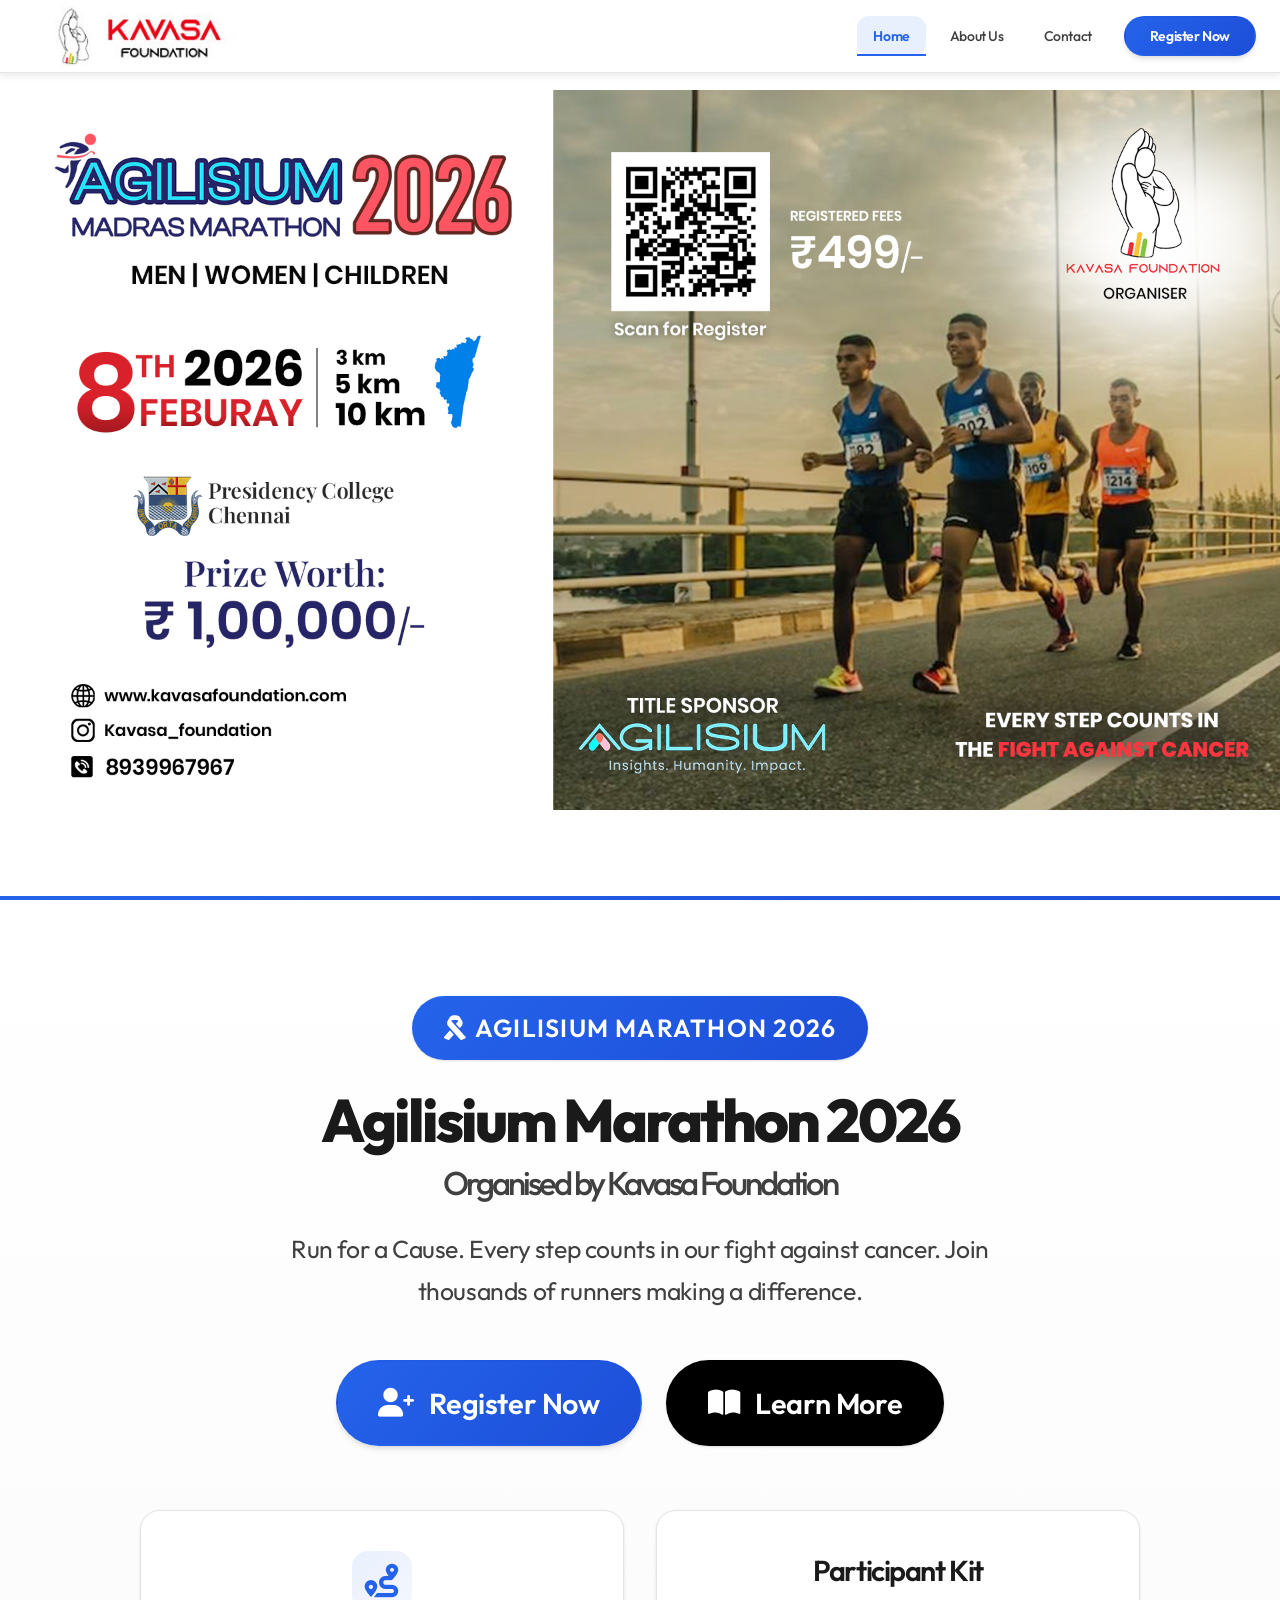
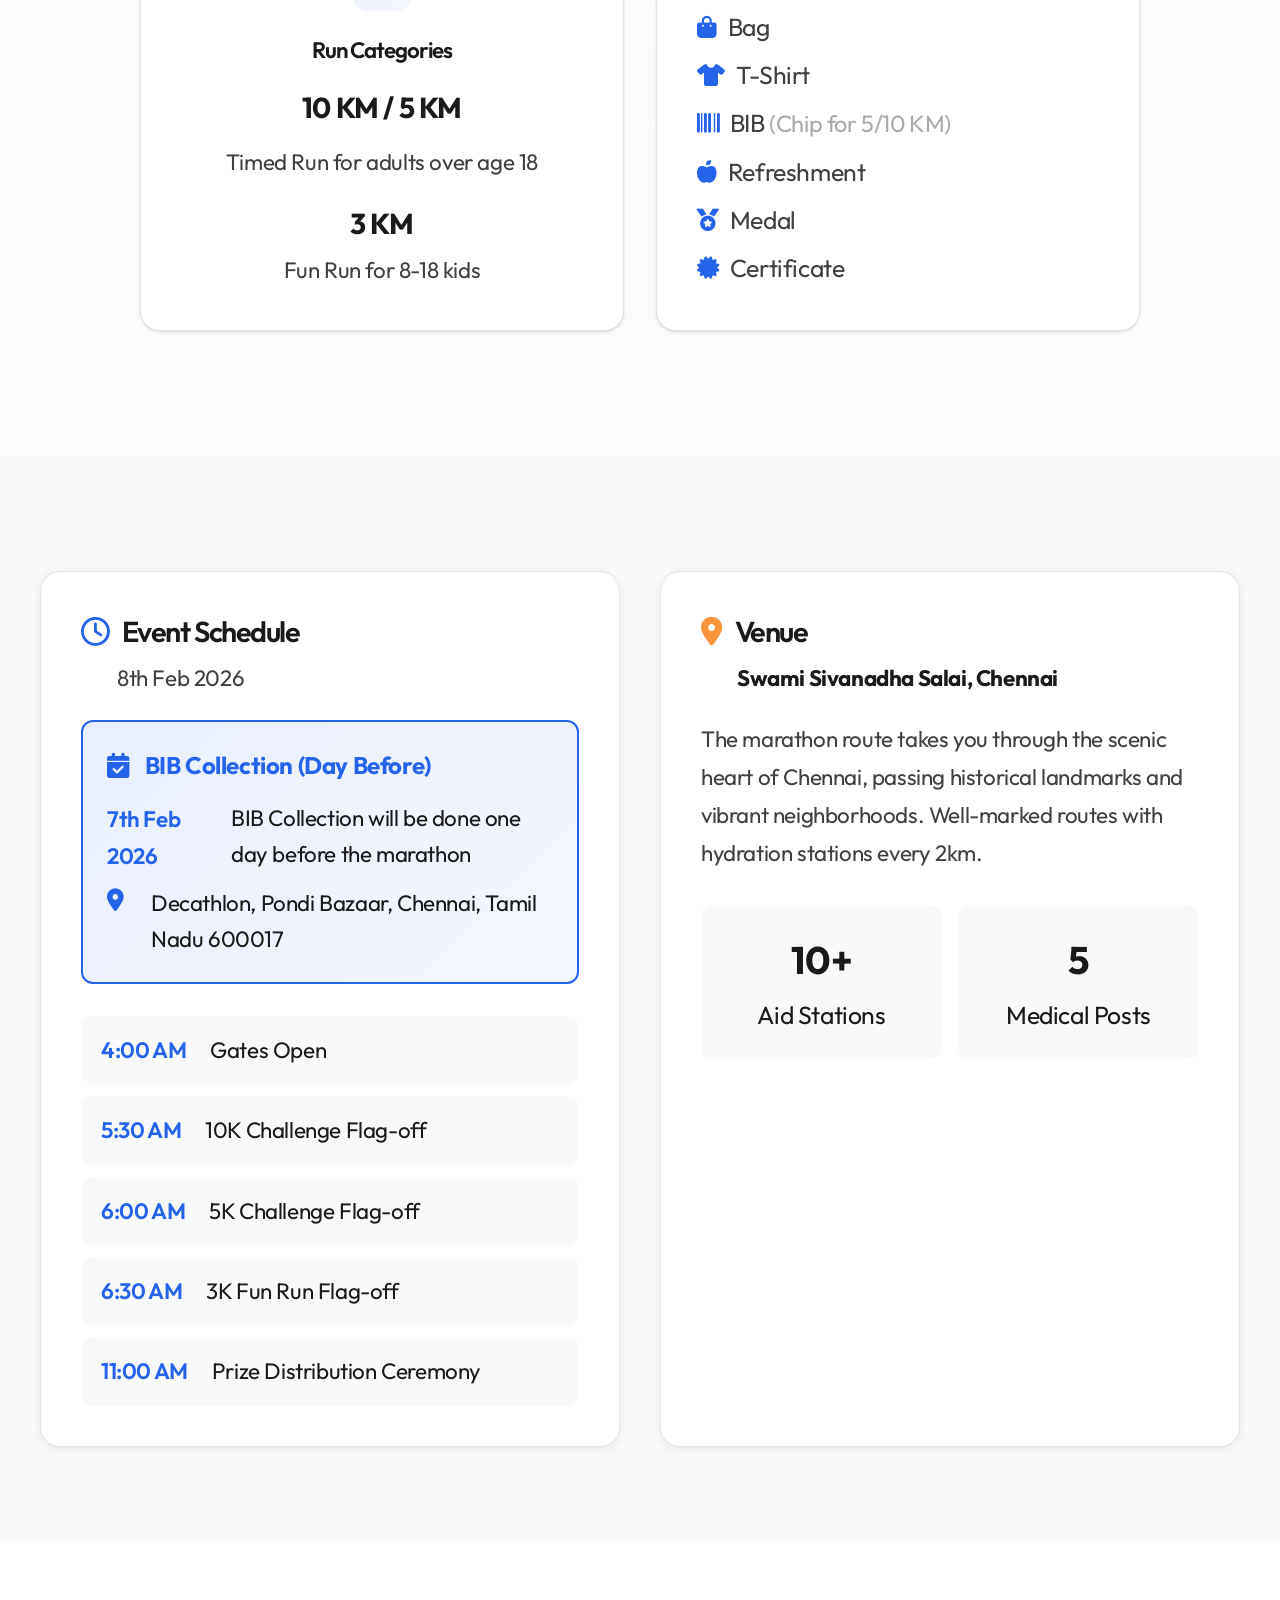
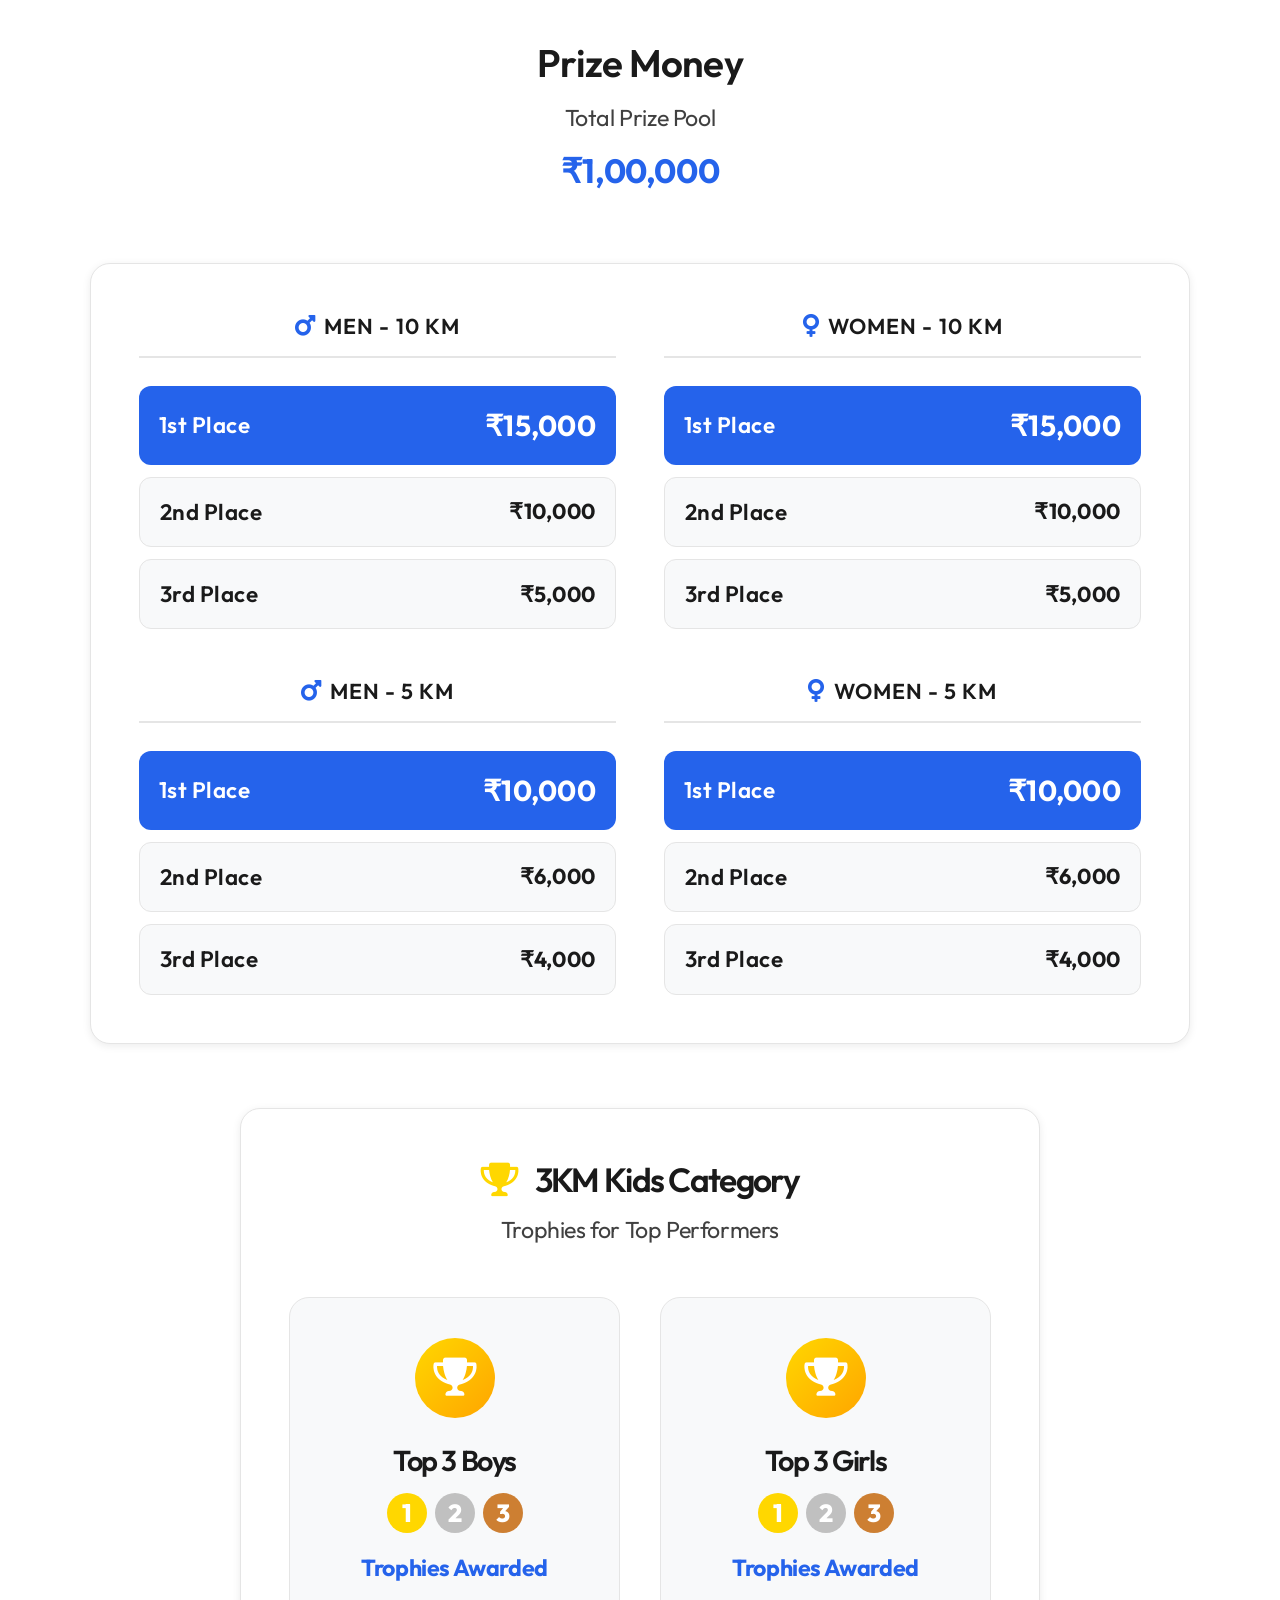
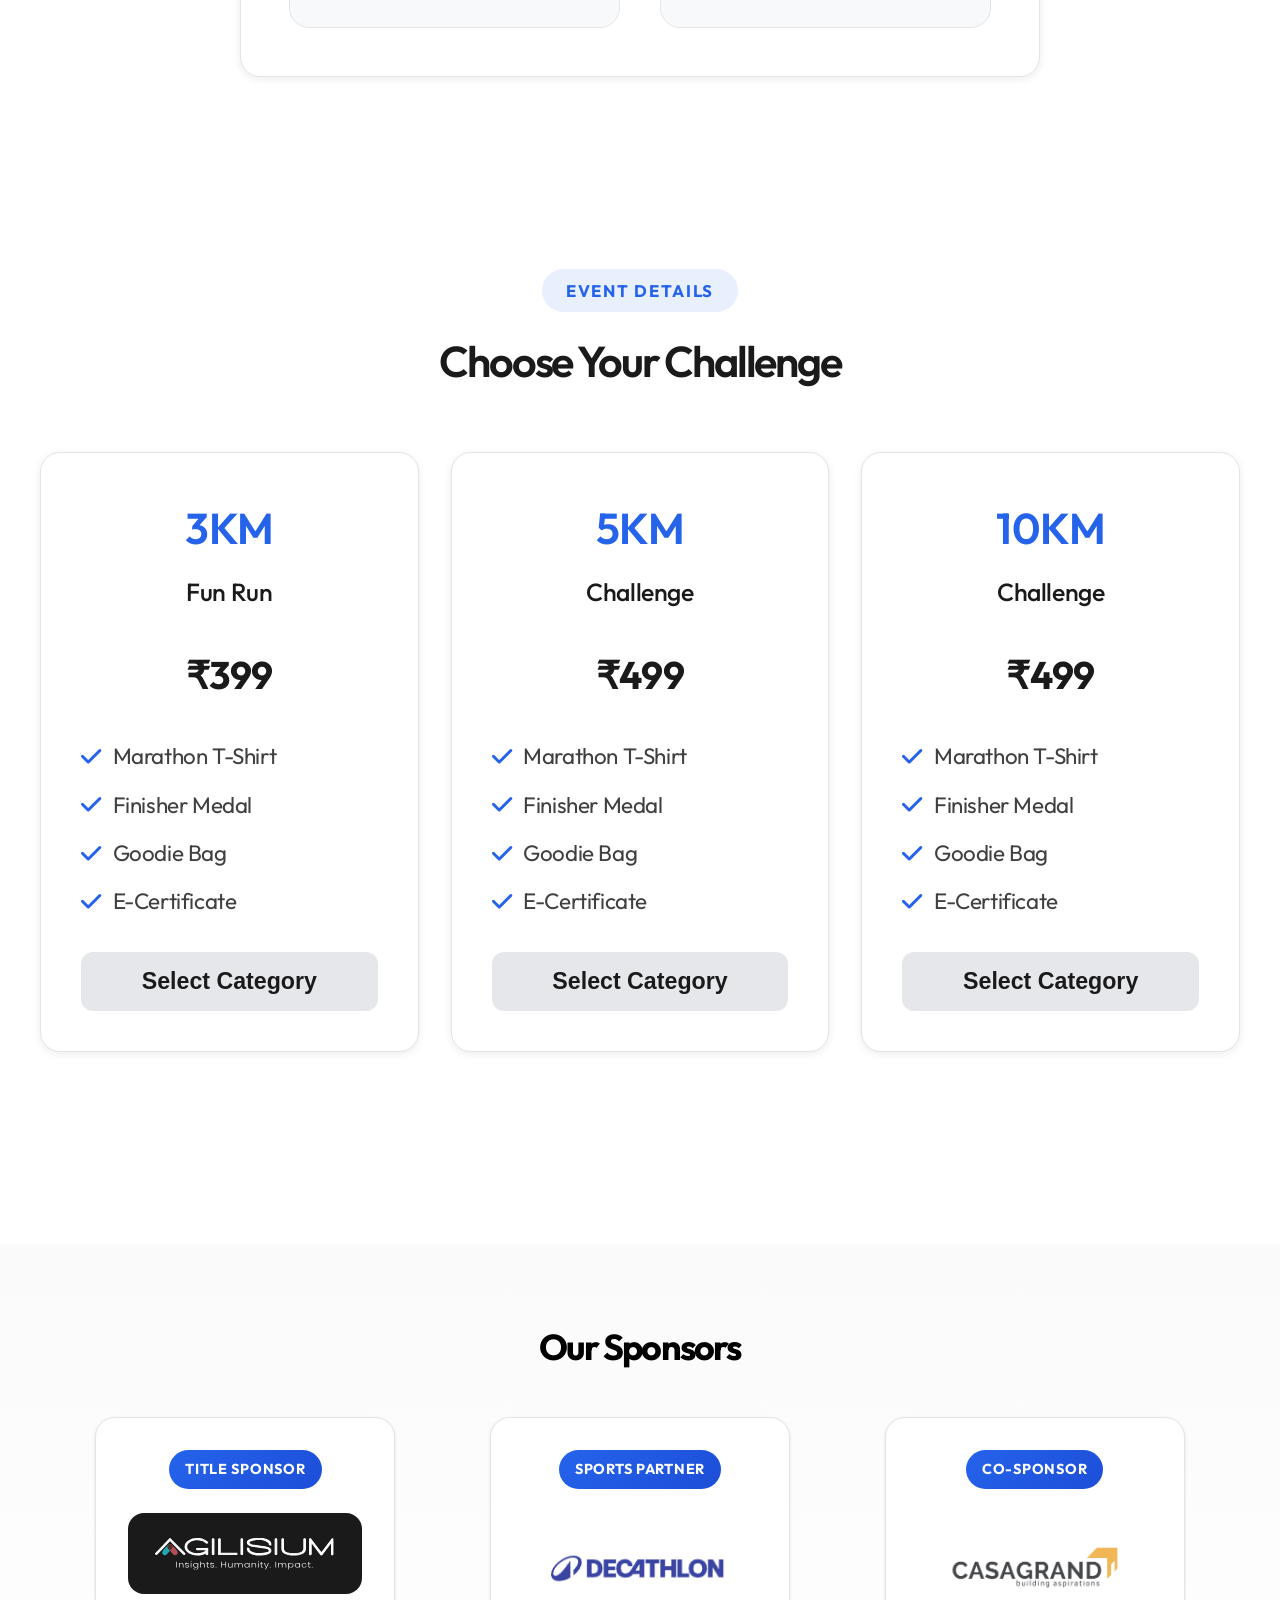
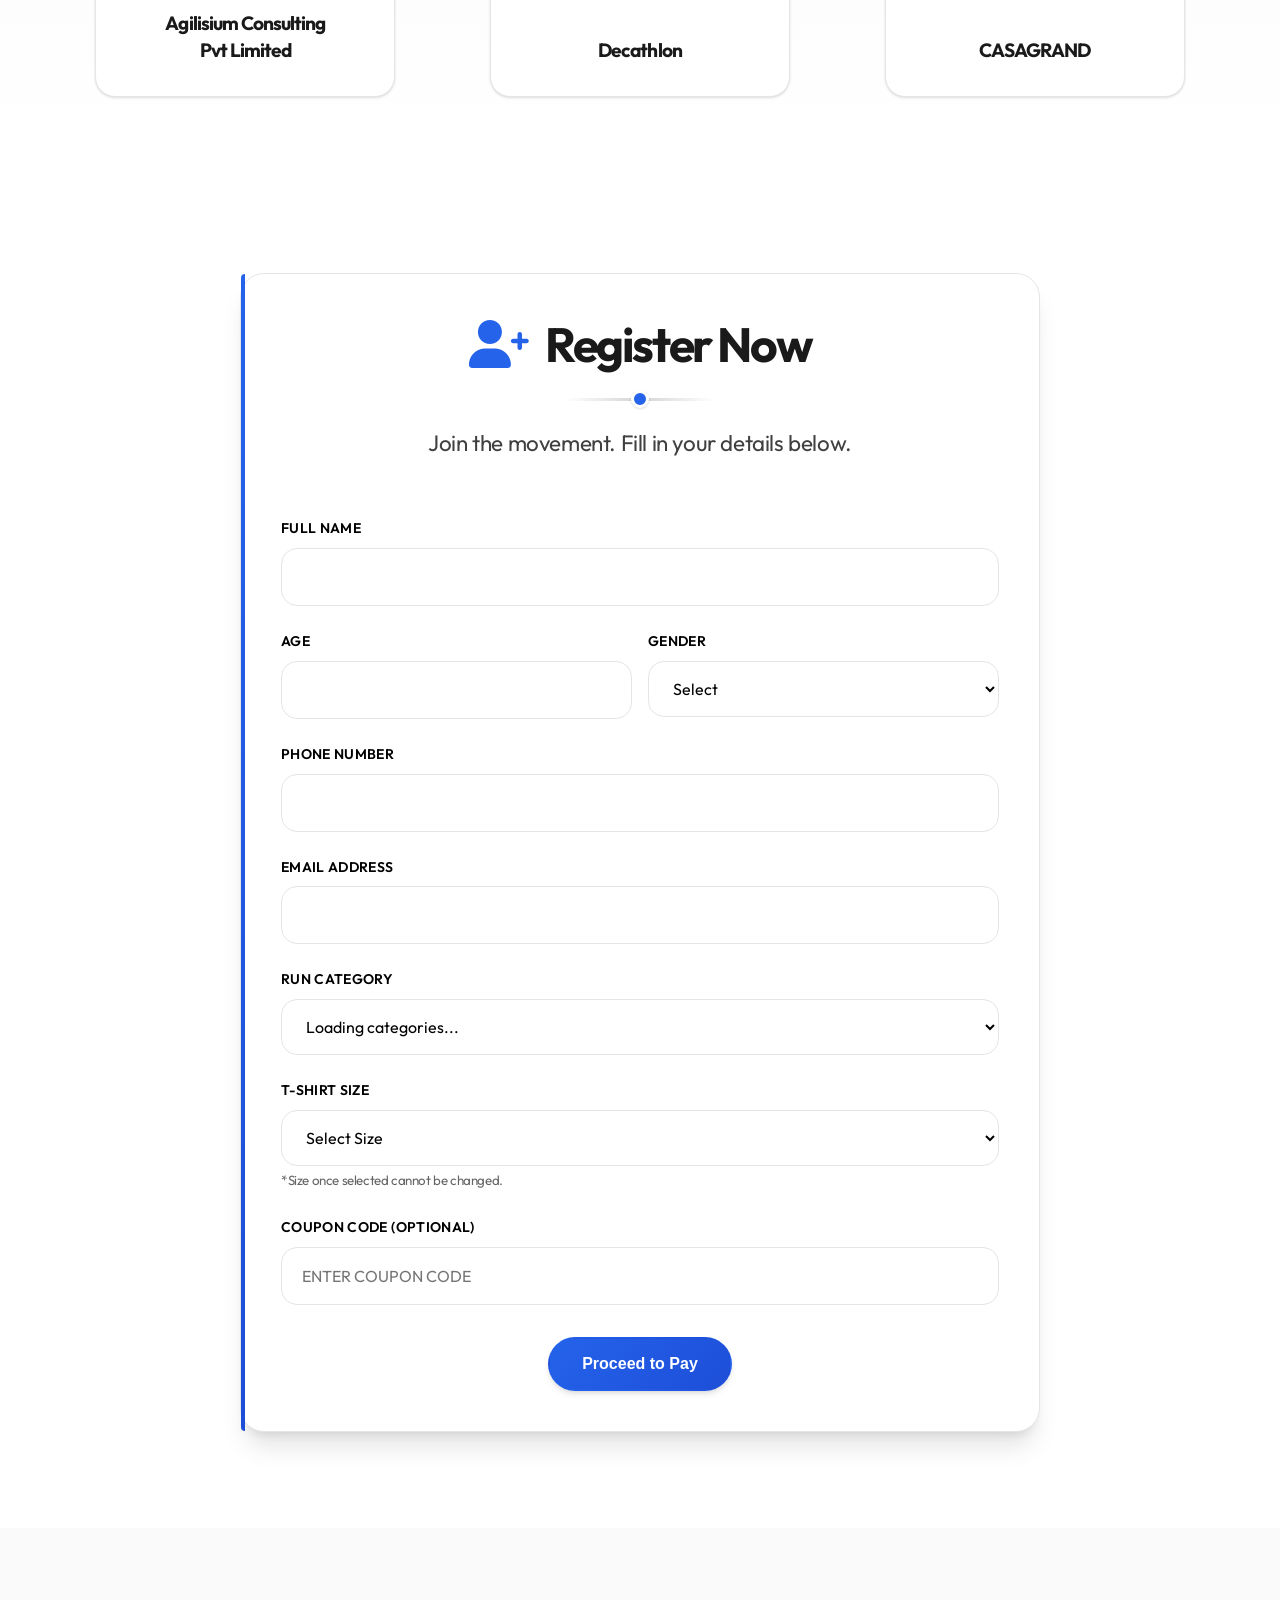
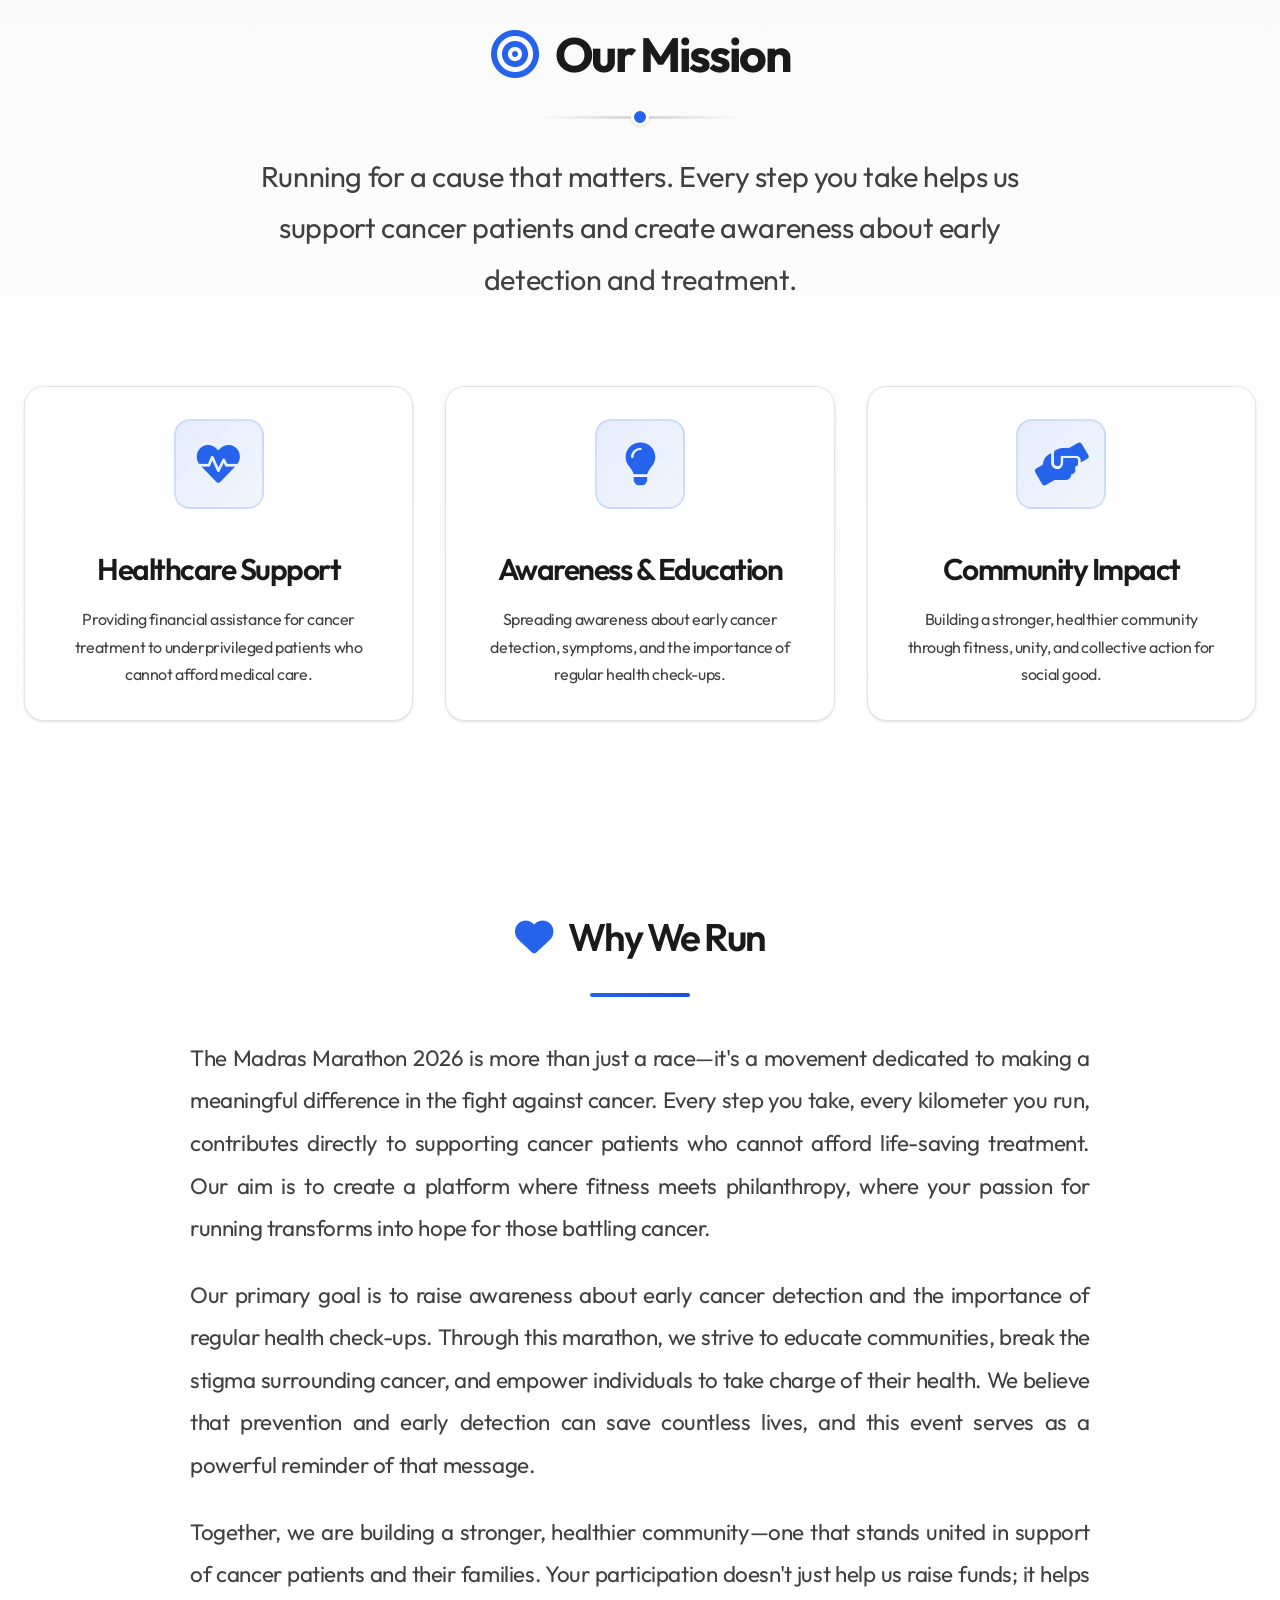
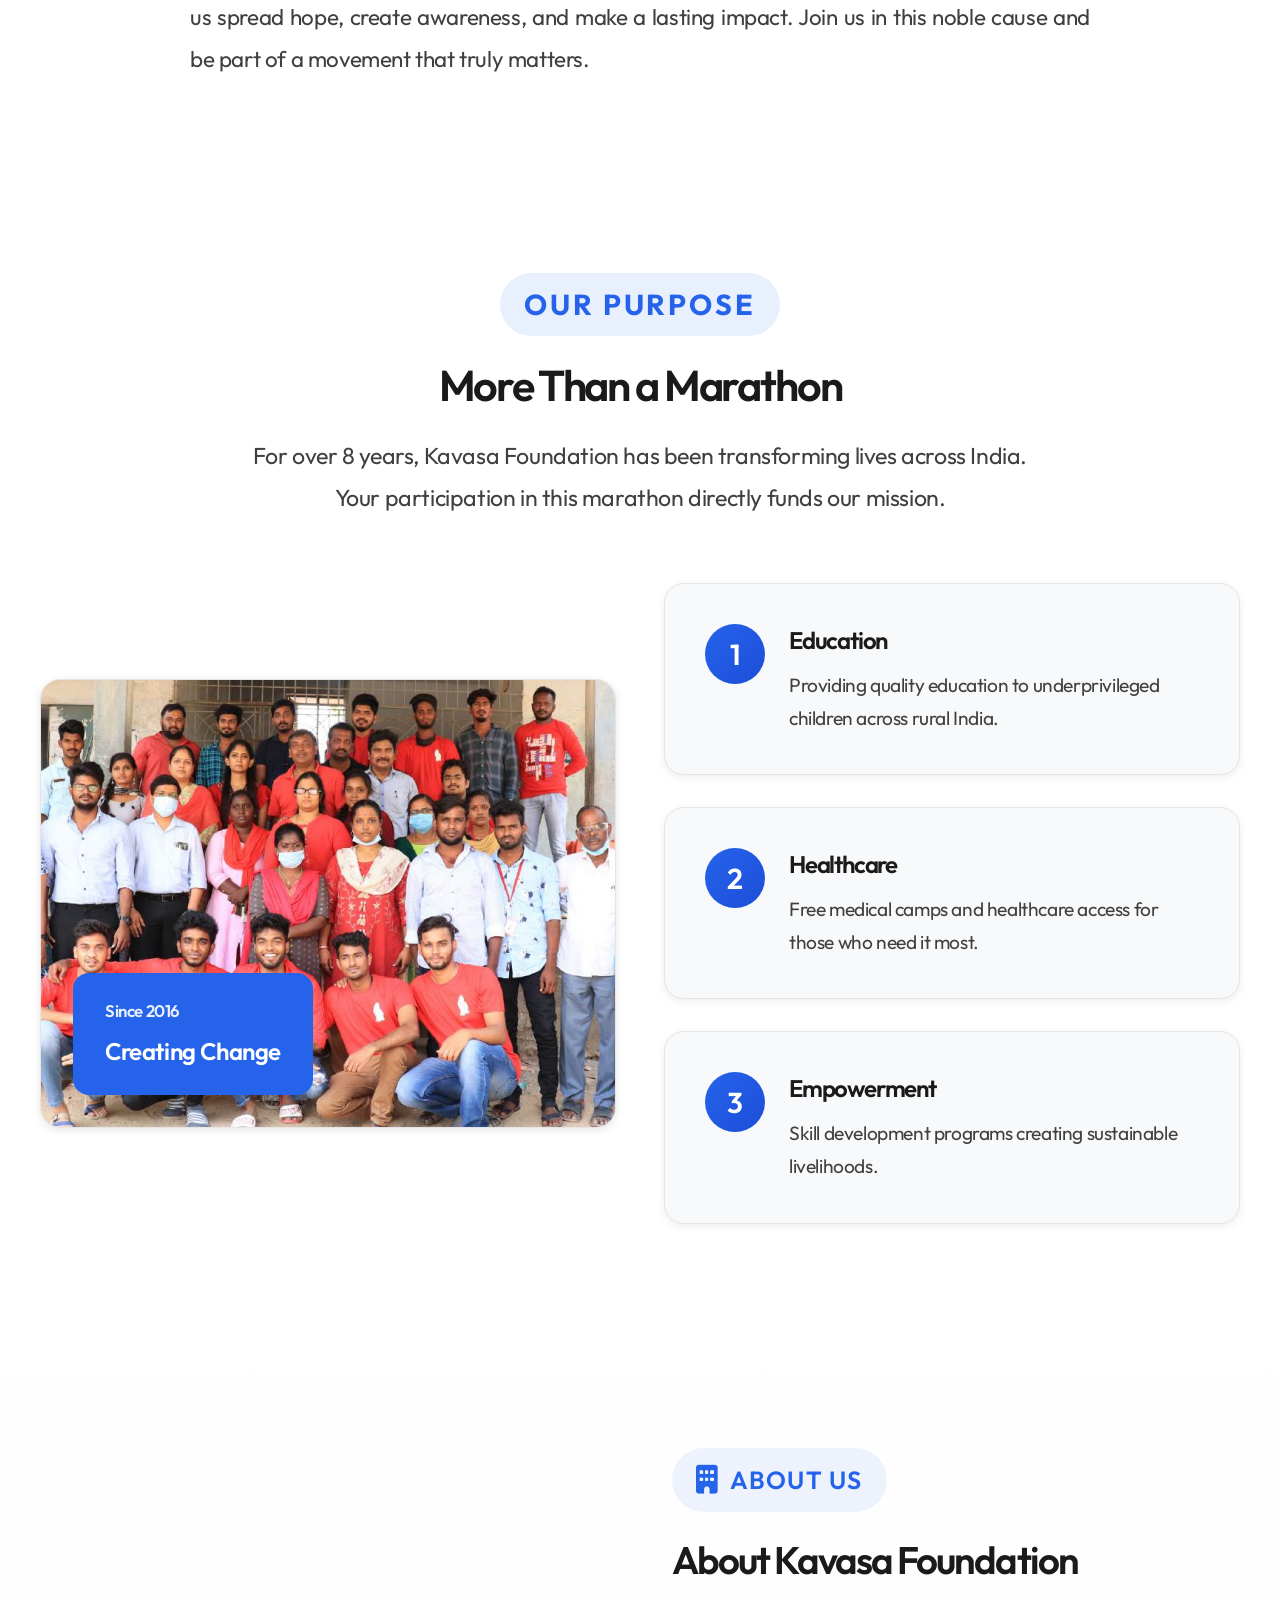
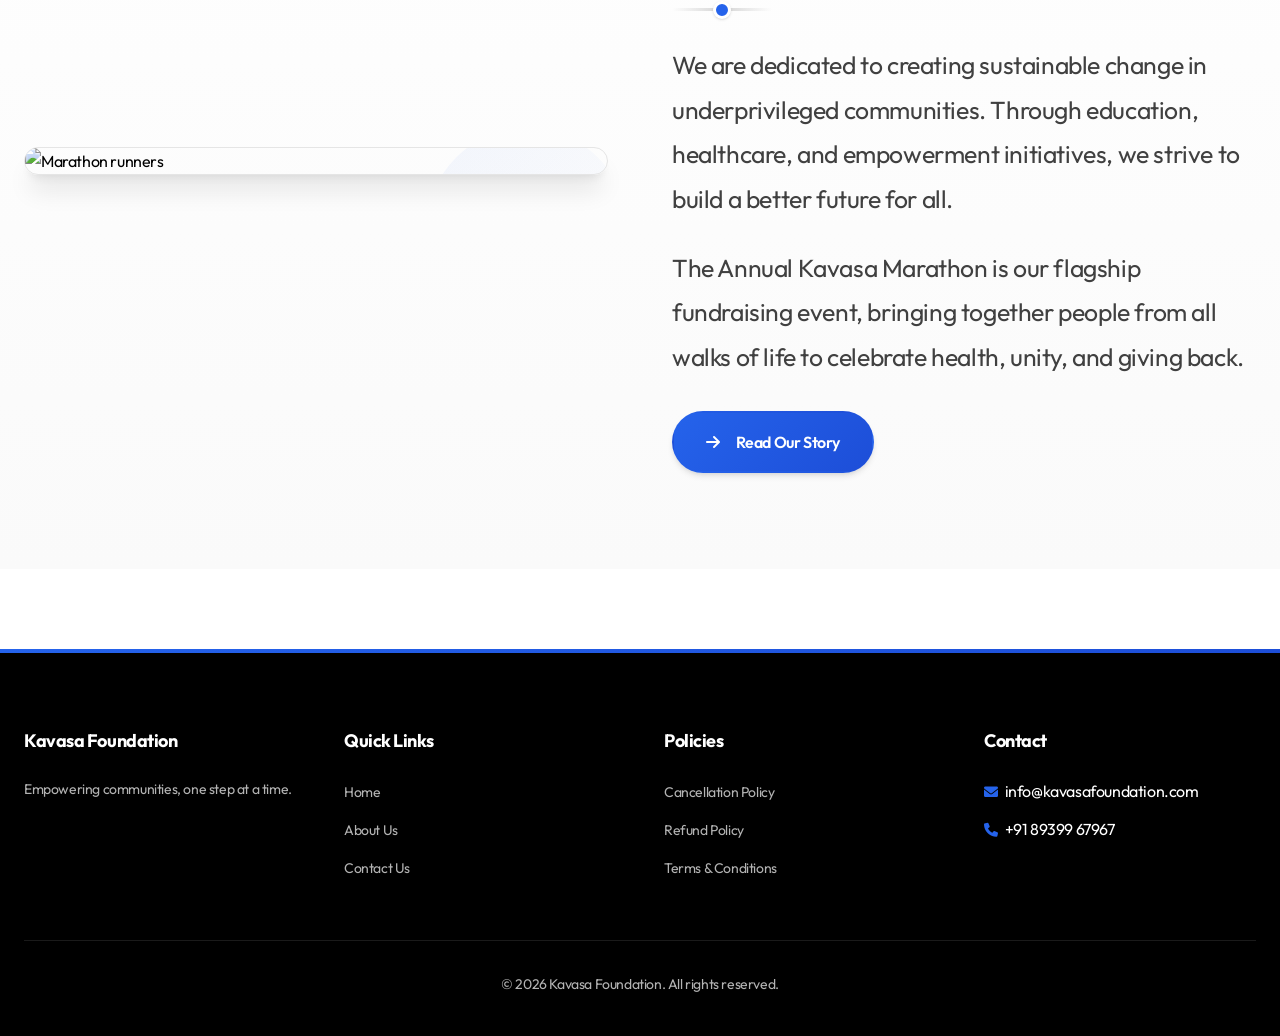
==== commit f0be9da3: "Simgle change" ====
--- a/index.html
+++ b/index.html
@@ -6,7 +6,7 @@
     <meta name="viewport" content="width=device-width, initial-scale=1.0">
     <title>Madras Marathon 2026 | Organised by Kavasa Foundation</title>
     <meta name="description"
-        content="Join the Madras Marathon 2026 organised by Kavasa Foundation. Run for a cause, support our NGO, and be part of a movement for change. See you soon!">
+        content="Join the Madras Marathon 2026 organised by Kavasa Foundation. Run for a cause, support our NGO, and be part of a movement for change. Register now!">
     <!-- Favicon -->
     <link rel="icon" type="image/jpeg" href="image/kavasa.jpg">
     <link rel="shortcut icon" type="image/jpeg" href="image/kavasa.jpg">
@@ -60,7 +60,7 @@
                 <li><a href="index.html" class="nav-link active">Home</a></li>
                 <li><a href="about.html" class="nav-link">About Us</a></li>
                 <li><a href="contact.html" class="nav-link">Contact</a></li>
-                <li><a href="#register" class="btn btn-primary">See you soon</a></li>
+                <li><a href="#register" class="btn btn-primary">Register Now</a></li>
             </ul>
         </div>
     </nav>
@@ -103,7 +103,7 @@
                 </p>
                 <div style="margin-bottom: 4rem; display: flex; gap: 1.5rem; justify-content: center; flex-wrap: wrap;">
                     <a href="#register" class="btn btn-primary" style="font-size: 1.8rem; padding: 1.1rem 2.5rem;">
-                        <i class="fas fa-clock" style="margin-right: 0.5rem;"></i>See you soon
+                        <i class="fas fa-user-plus" style="margin-right: 0.5rem;"></i>Register Now
                     </a>
                     <a href="about.html" class="btn btn-secondary" style="font-size: 1.8rem; padding: 1.1rem 2.5rem;">
                         <i class="fas fa-book-open" style="margin-right: 0.5rem;"></i>Learn More
@@ -567,9 +567,10 @@
                                 <span style="color: var(--text-secondary); font-size: 1.4rem;">E-Certificate</span>
                             </div>
                         </div>
-                        <button disabled
-                            style="width: 100%; padding: 1rem; background: #f3f4f6; color: #9ca3af; border: none; border-radius: var(--radius-md); font-weight: 600; font-size: 1.45rem; cursor: not-allowed;">
-                            Registration Closed
+                        <button
+                            onclick="selectCategory('3km'); document.getElementById('register').scrollIntoView({behavior: 'smooth'});"
+                            style="width: 100%; padding: 1rem; background: #e5e7eb; color: #1a1a1a; border: none; border-radius: var(--radius-md); font-weight: 600; font-size: 1.45rem; cursor: pointer; transition: all 0.3s ease;">
+                            Select Category
                         </button>
                     </div>
 
@@ -607,9 +608,10 @@
                                 <span style="color: var(--text-secondary); font-size: 1.4rem;">E-Certificate</span>
                             </div>
                         </div>
-                        <button disabled
-                            style="width: 100%; padding: 1rem; background: #f3f4f6; color: #9ca3af; border: none; border-radius: var(--radius-md); font-weight: 600; font-size: 1.45rem; cursor: not-allowed;">
-                            Registration Closed
+                        <button
+                            onclick="selectCategory('5km'); document.getElementById('register').scrollIntoView({behavior: 'smooth'});"
+                            style="width: 100%; padding: 1rem; background: #e5e7eb; color: #1a1a1a; border: none; border-radius: var(--radius-md); font-weight: 600; font-size: 1.45rem; cursor: pointer; transition: all 0.3s ease;">
+                            Select Category
                         </button>
                     </div>
 
@@ -647,9 +649,10 @@
                                 <span style="color: var(--text-secondary); font-size: 1.4rem;">E-Certificate</span>
                             </div>
                         </div>
-                        <button disabled
-                            style="width: 100%; padding: 1rem; background: #f3f4f6; color: #9ca3af; border: none; border-radius: var(--radius-md); font-weight: 600; font-size: 1.45rem; cursor: not-allowed;">
-                            Registration Closed
+                        <button
+                            onclick="selectCategory('10km'); document.getElementById('register').scrollIntoView({behavior: 'smooth'});"
+                            style="width: 100%; padding: 1rem; background: #e5e7eb; color: #1a1a1a; border: none; border-radius: var(--radius-md); font-weight: 600; font-size: 1.45rem; cursor: pointer; transition: all 0.3s ease;">
+                            Select Category
                         </button>
                     </div>
                 </div>
@@ -710,22 +713,86 @@
     <!-- Registration Section -->
     <section id="register" class="section-padding" style="background: #ffffff;">
         <div class="container">
-            <div class="contact-form-container"
-                style="box-shadow: var(--shadow-xl); text-align: center; padding: 5rem 2rem;">
-                <div style="margin-bottom: 2rem;">
-                    <i class="fas fa-calendar-check"
-                        style="font-size: 4rem; color: var(--primary); margin-bottom: 1.5rem;"></i>
-                    <h2 style="color: #1a1a1a; font-size: 3rem; margin-bottom: 1rem;">Registration Closed</h2>
-                    <p style="font-size: 1.6rem; color: var(--text-secondary); max-width: 600px; margin: 0 auto;">
-                        Thank you for the overwhelming response! Online registrations for Agilisium Marathon 2026 are
-                        now closed.
-                    </p>
-                </div>
-                <div
-                    style="background: #f8f9fa; padding: 2rem; border-radius: var(--radius-lg); display: inline-block; margin-top: 2rem;">
-                    <p style="font-size: 2rem; font-weight: 700; color: var(--primary); margin: 0;">See you soon at
-                        Swami Sivanadha Salai!</p>
-                    <p style="margin-top: 0.5rem; color: var(--text-secondary);">February 8, 2026</p>
+            <div class="contact-form-container" style="box-shadow: var(--shadow-xl);">
+                <div style="text-align: center; margin-bottom: 3.5rem;">
+                    <h2 style="color: #1a1a1a; margin-bottom: 1rem;">
+                        <i class="fas fa-user-plus" style="color: var(--primary); margin-right: 0.75rem;"></i>
+                        Register Now
+                    </h2>
+                    <div class="section-divider" style="max-width: 150px; margin: 1.5rem auto;"></div>
+                    <p style="font-size: 1.4rem; color: var(--text-secondary);">Join the movement. Fill in your details
+                        below.</p>
+                </div>
+                <form id="registrationForm">
+                    <div class="form-group">
+                        <label for="reg-name" class="form-label">Full Name</label>
+                        <input type="text" id="reg-name" class="form-control" required>
+                    </div>
+                    <div class="form-group" style="display: grid; grid-template-columns: 1fr 1fr; gap: 1rem;">
+                        <div>
+                            <label for="reg-age" class="form-label">Age</label>
+                            <input type="number" id="reg-age" class="form-control" required>
+                        </div>
+                        <div>
+                            <label for="reg-gender" class="form-label">Gender</label>
+                            <select id="reg-gender" class="form-control" required>
+                                <option value="">Select</option>
+                                <option value="male">Male</option>
+                                <option value="female">Female</option>
+                                <option value="other">Other</option>
+                            </select>
+                        </div>
+                    </div>
+                    <div class="form-group">
+                        <label for="reg-phone" class="form-label">Phone Number</label>
+                        <input type="tel" id="reg-phone" class="form-control" required>
+                    </div>
+                    <div class="form-group">
+                        <label for="reg-email" class="form-label">Email Address</label>
+                        <input type="email" id="reg-email" class="form-control" required>
+                    </div>
+                    <div class="form-group">
+                        <label for="reg-category" class="form-label">Run Category</label>
+                        <select id="reg-category" class="form-control" required>
+                            <option value="">Loading categories...</option>
+                        </select>
+                    </div>
+                    <div class="form-group">
+                        <label for="reg-tshirt" class="form-label">T-Shirt Size</label>
+                        <select id="reg-tshirt" class="form-control" required>
+                            <option value="">Select Size</option>
+                            <option value="XS">XS</option>
+                            <option value="S">S</option>
+                            <option value="M">M</option>
+                            <option value="L">L</option>
+                            <option value="XL">XL</option>
+                            <option value="2XL">2XL</option>
+                            <option value="3XL">3XL</option>
+                        </select>
+                        <small style="color: #666;">*Size once selected cannot be changed.</small>
+                    </div>
+
+                    <!-- Coupon Code Field -->
+                    <div class="form-group">
+                        <label for="reg-coupon" class="form-label">Coupon Code (Optional)</label>
+                        <input type="text" id="reg-coupon" class="form-control" placeholder="Enter coupon code"
+                            style="text-transform: uppercase;">
+                    </div>
+
+                    <div style="text-align: center; margin-top: 2rem;">
+                        <button type="submit" class="btn btn-primary">Proceed to Pay</button>
+                    </div>
+                </form>
+
+                <!-- Success message & receipt download -->
+                <div id="registrationSuccess" style="display: none; margin-top: 2rem; text-align: center;">
+                    <div style="margin-bottom: 1rem; font-size: 1.45rem; color: var(--text-secondary);">
+                        Payment successful! Your registration is confirmed.
+                    </div>
+                    <button id="downloadReceiptBtn" class="btn btn-secondary">
+                        <i class="fas fa-file-download" style="margin-right: 0.5rem;"></i>
+                        Download Receipt (PDF)
+                    </button>
                 </div>
             </div>
         </div>
@@ -1232,4 +1299,4 @@
     <script src="script.js"></script>
 </body>
 
-</html>+</html>
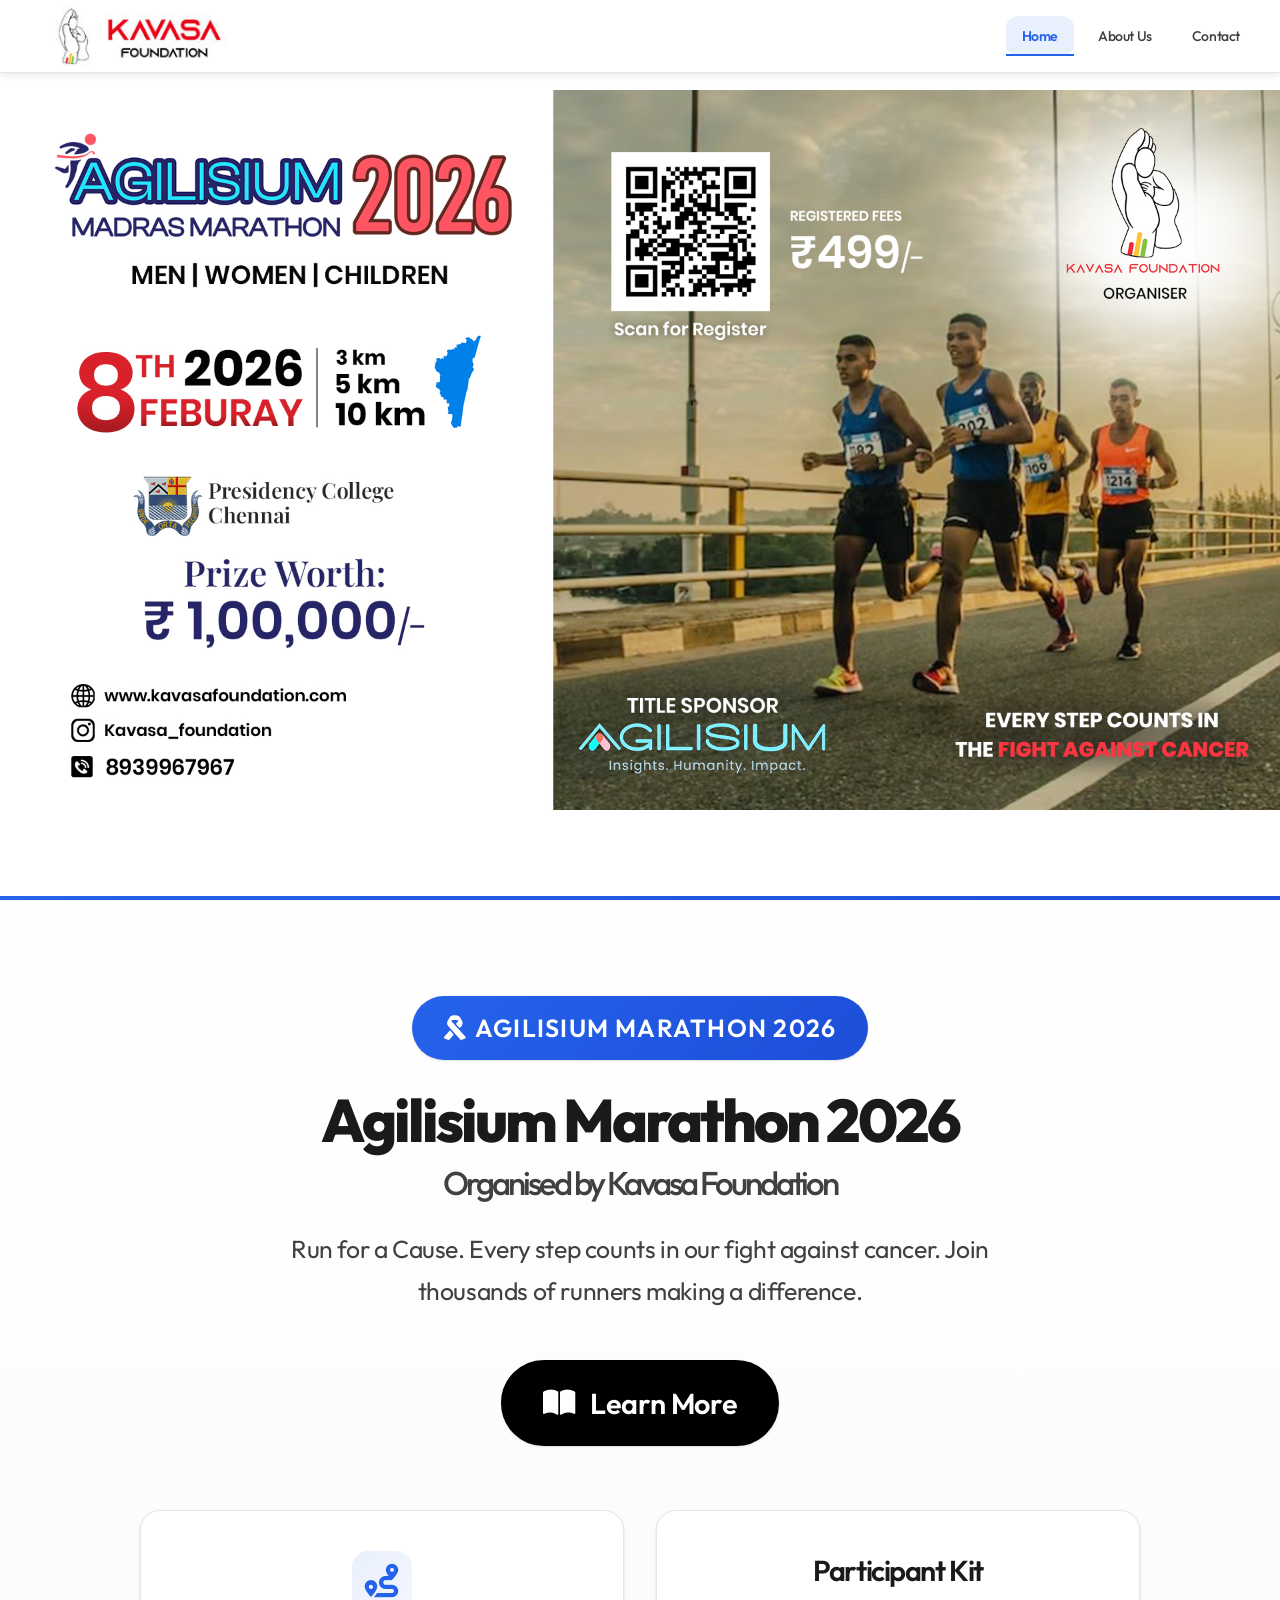
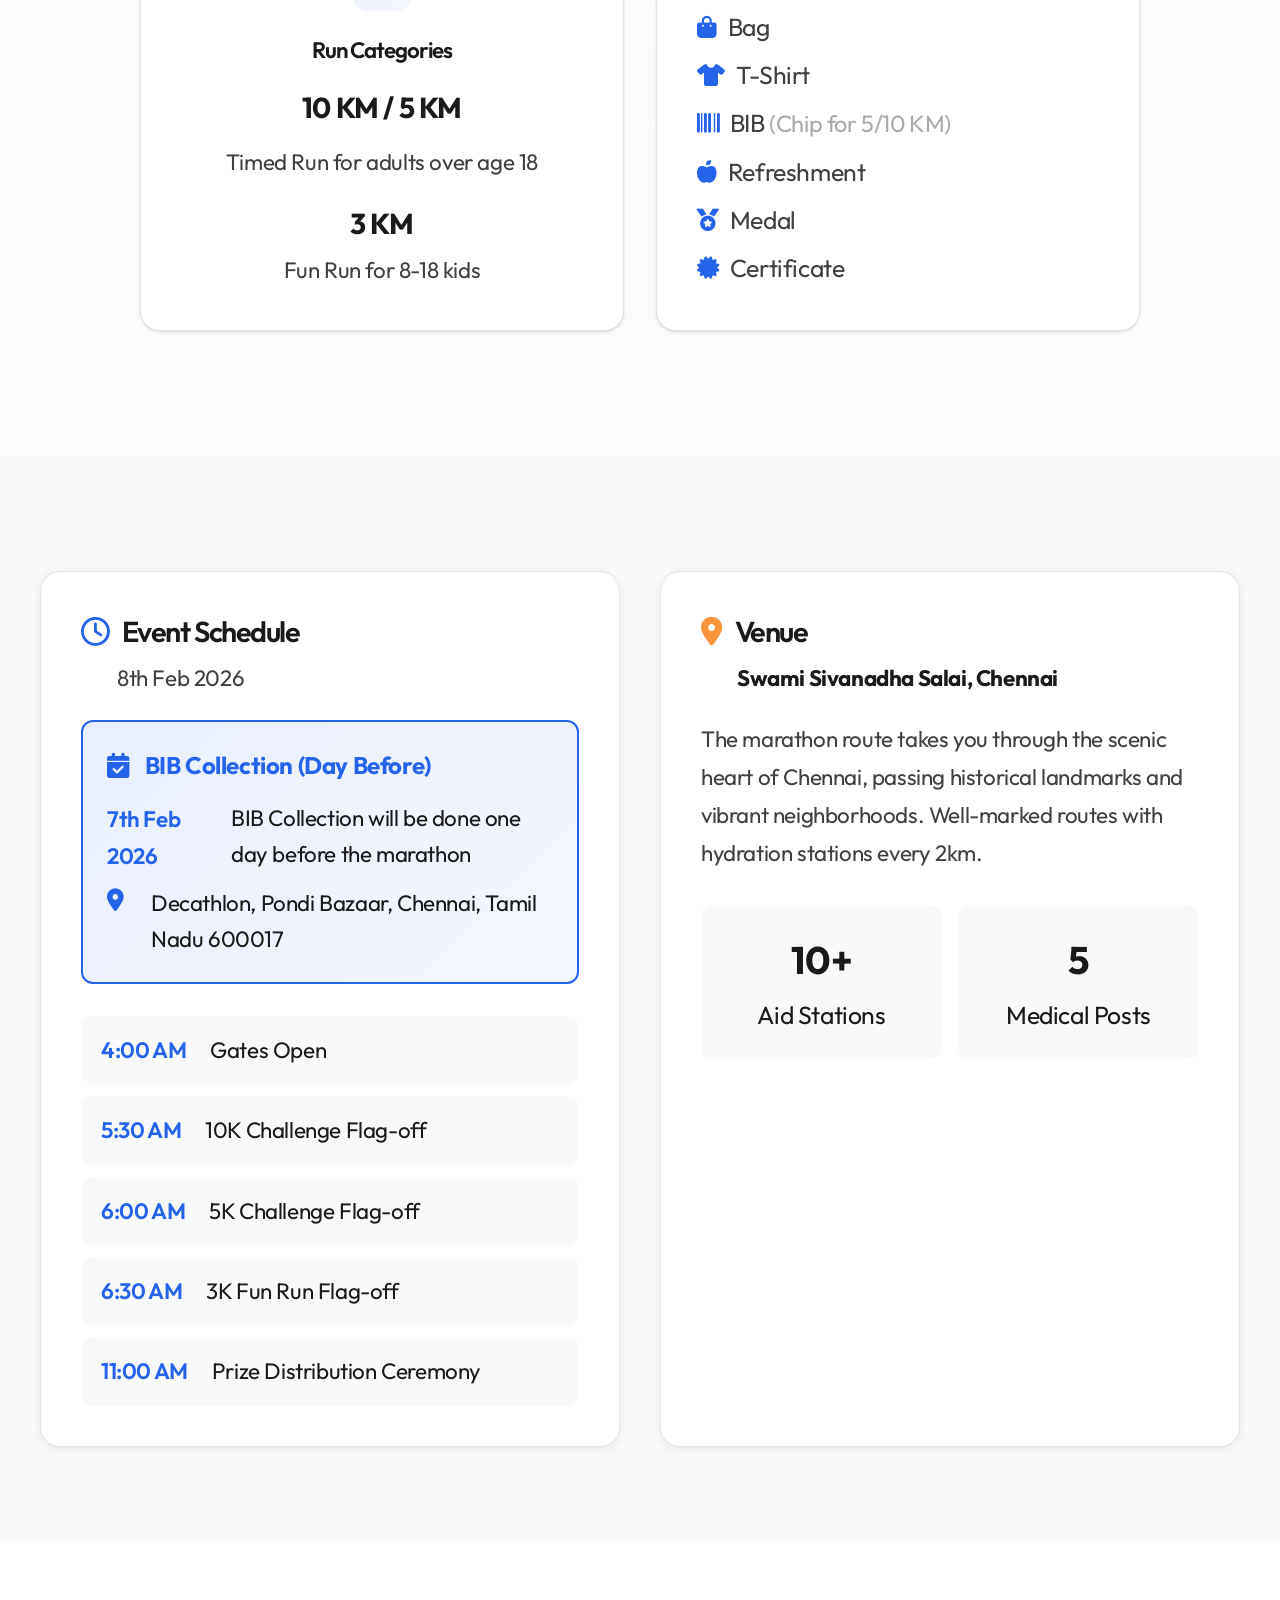
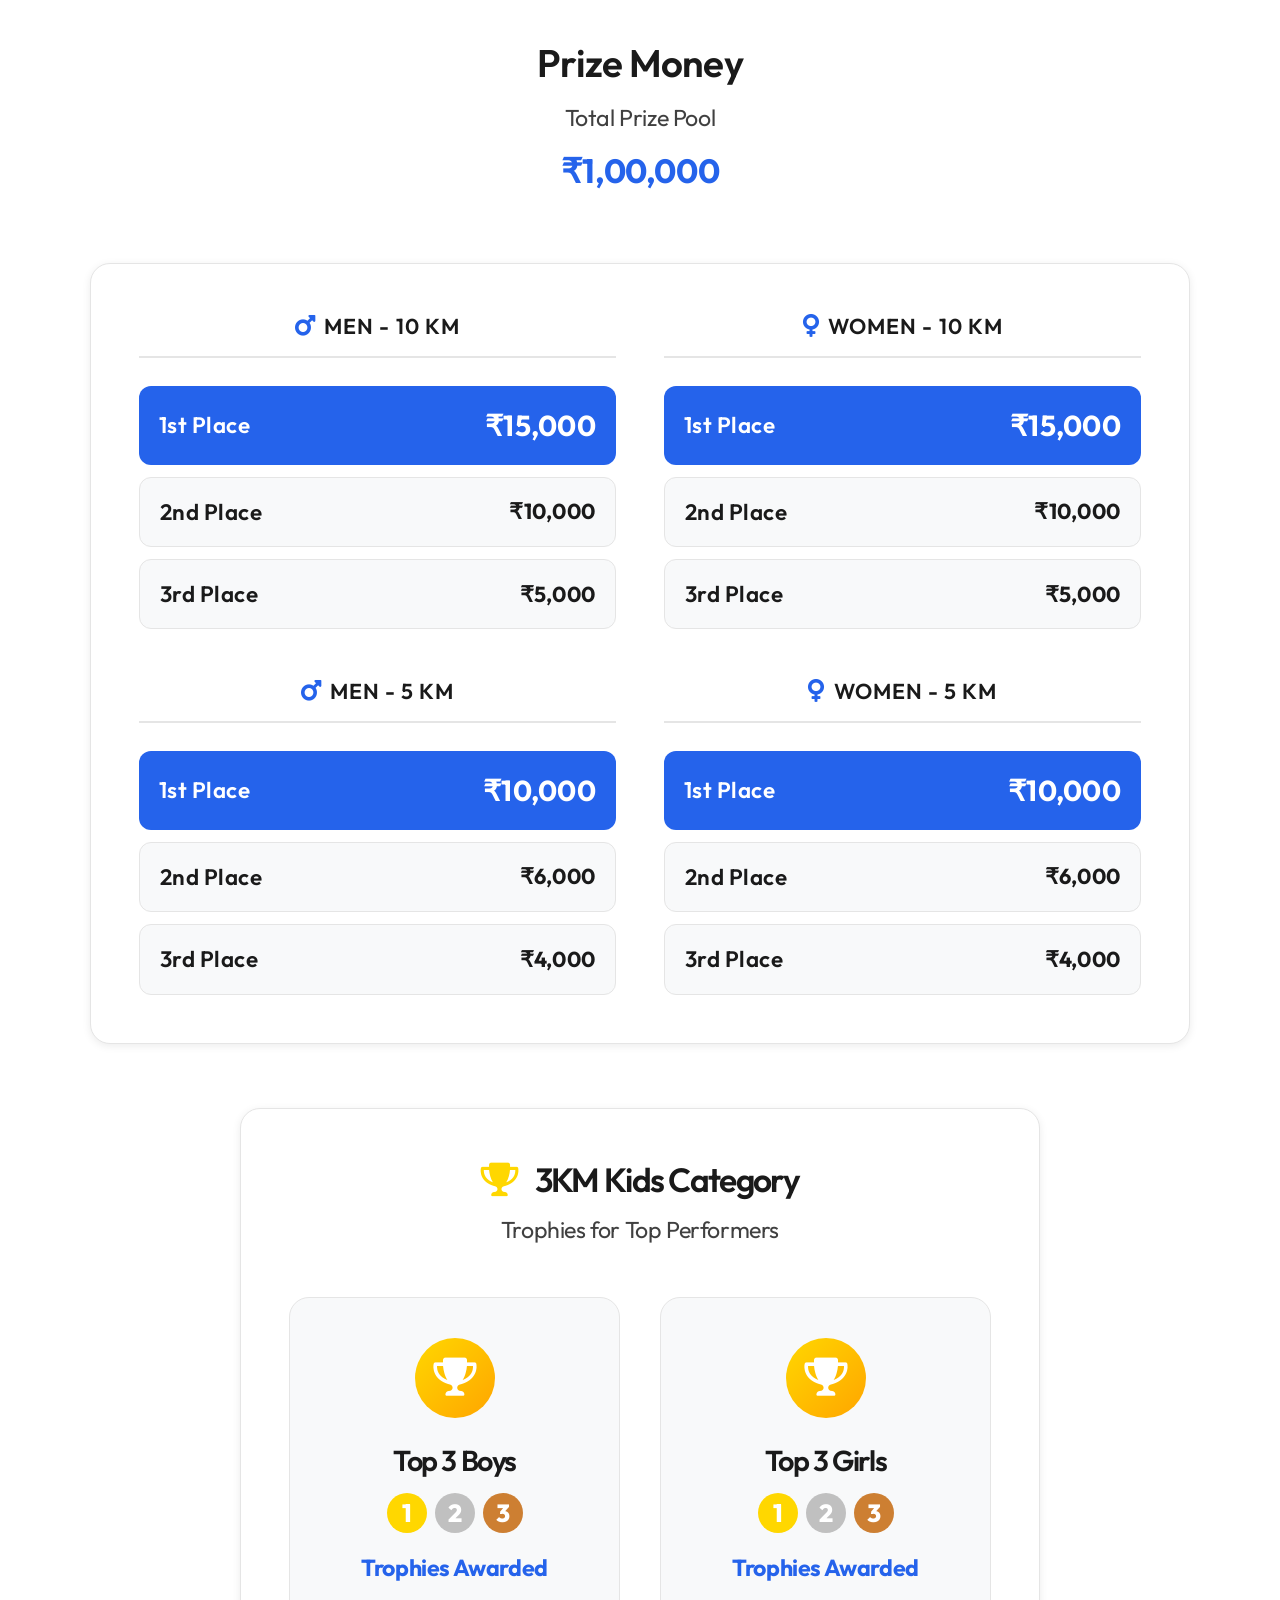
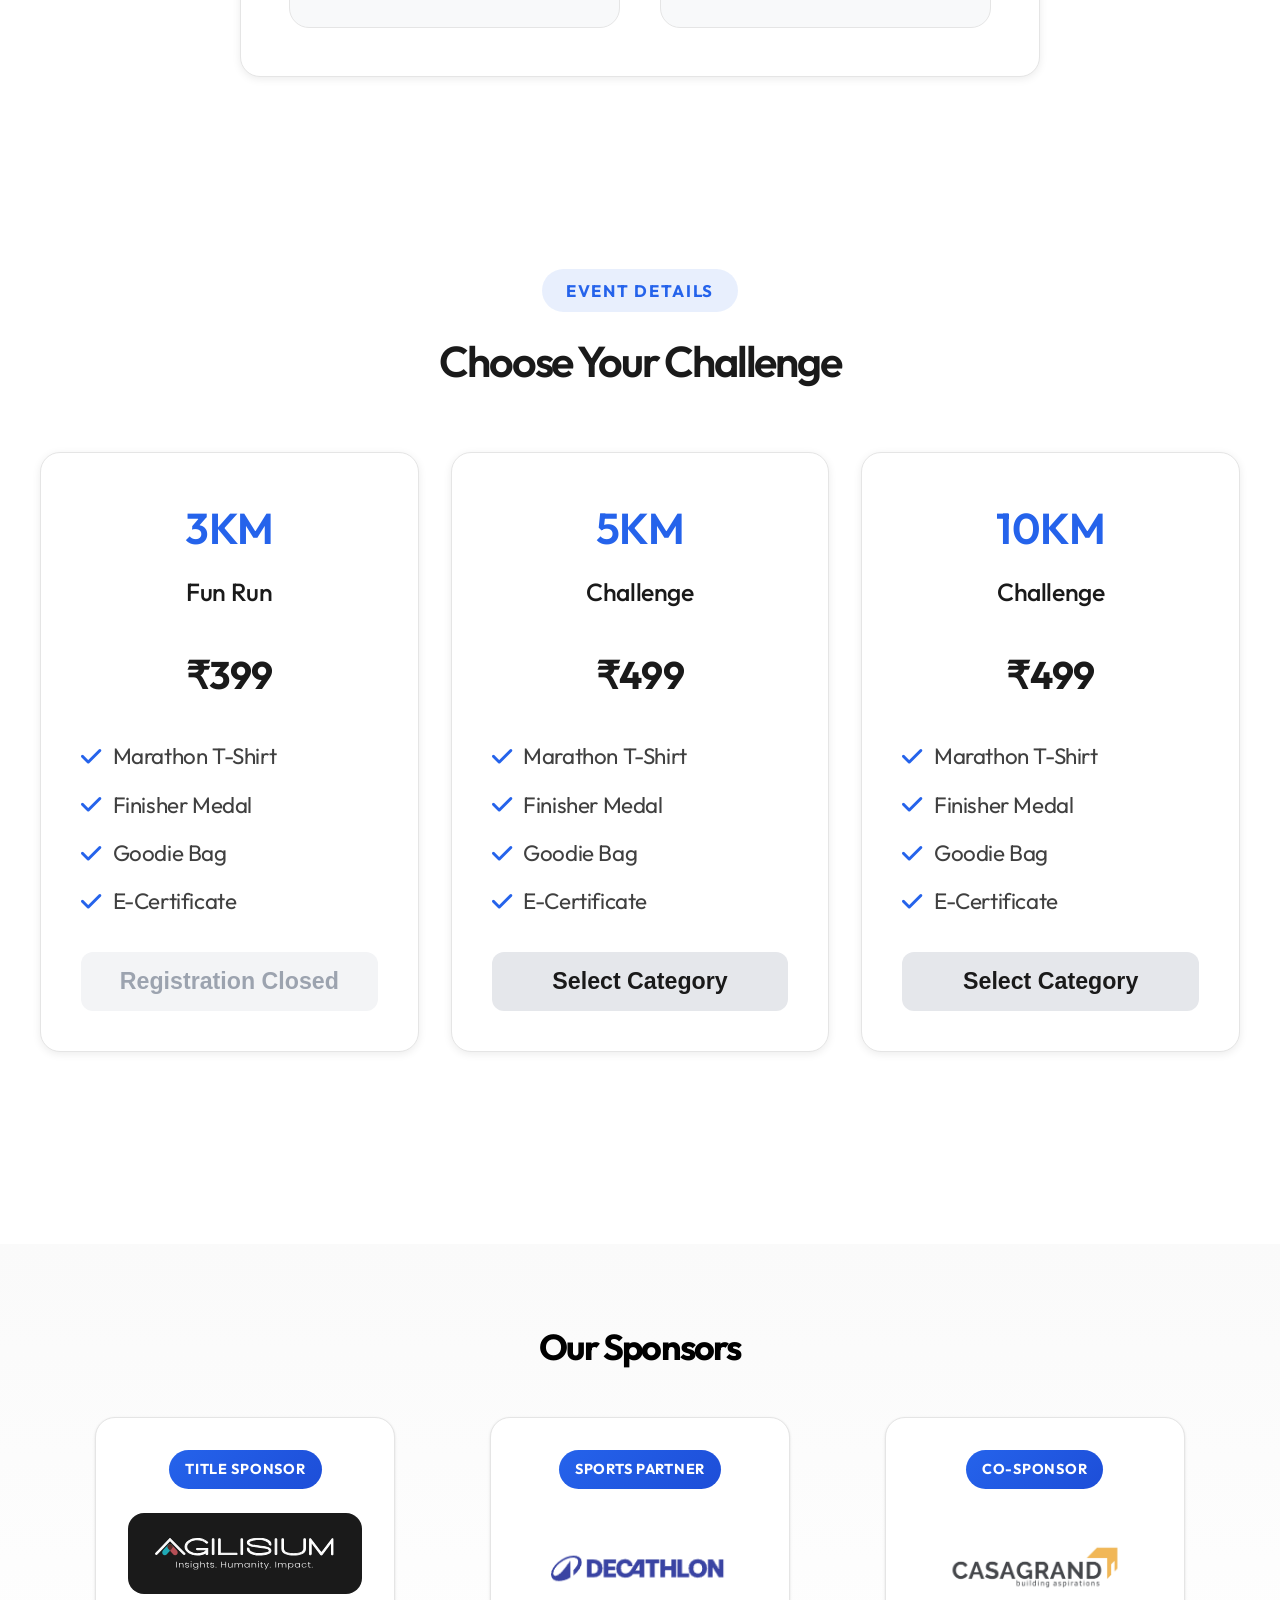
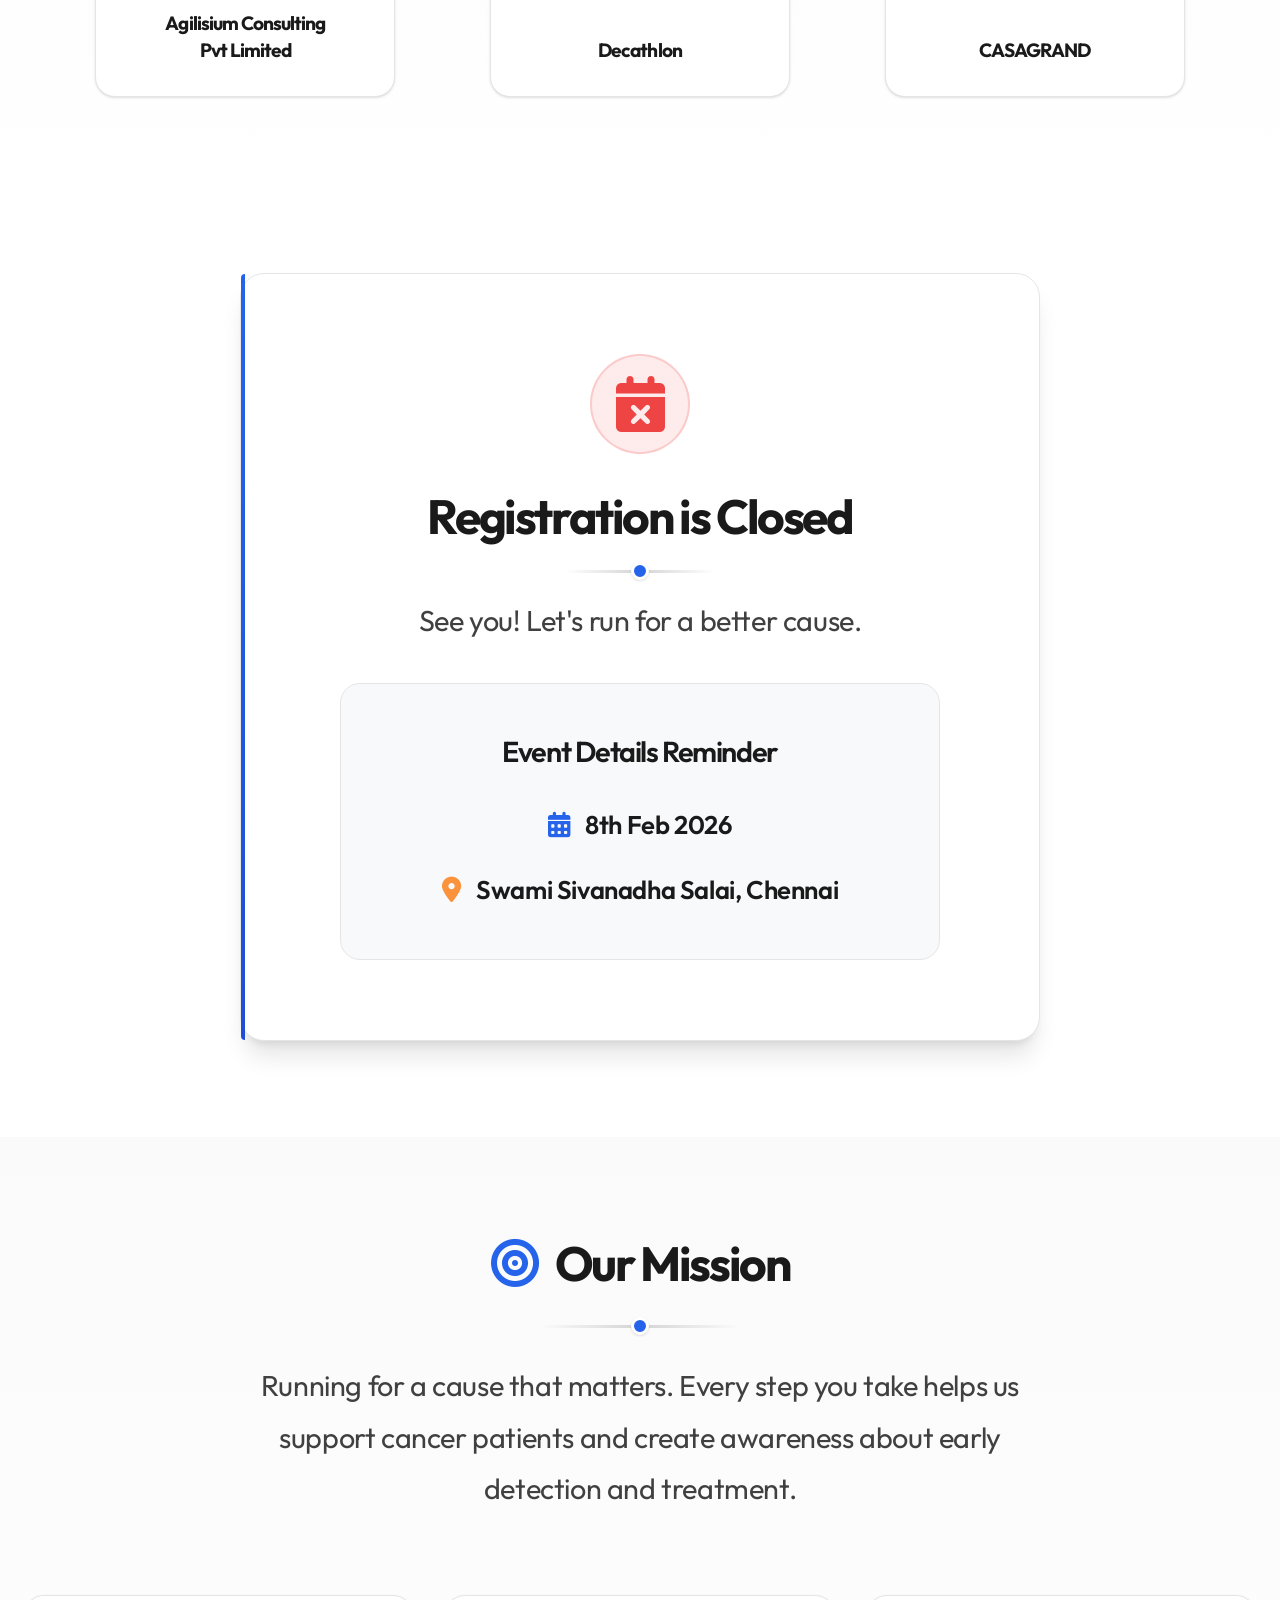
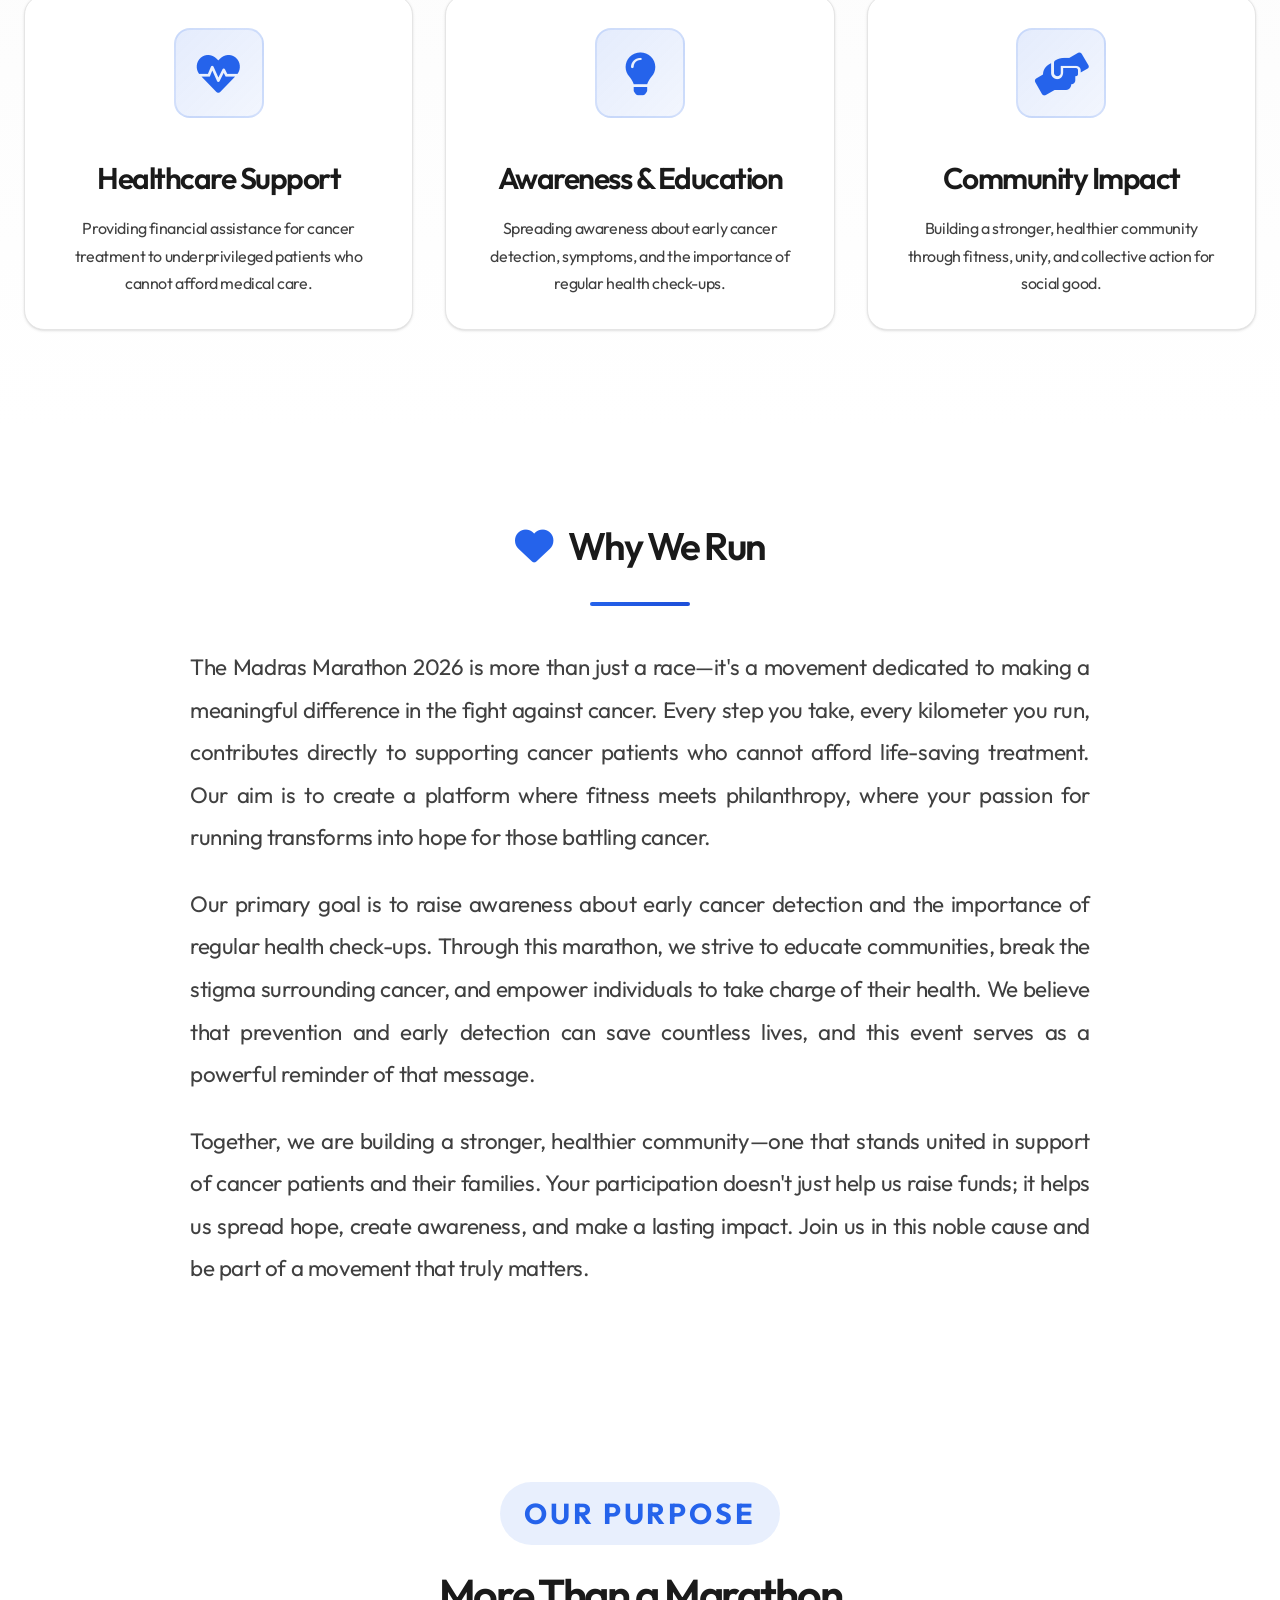
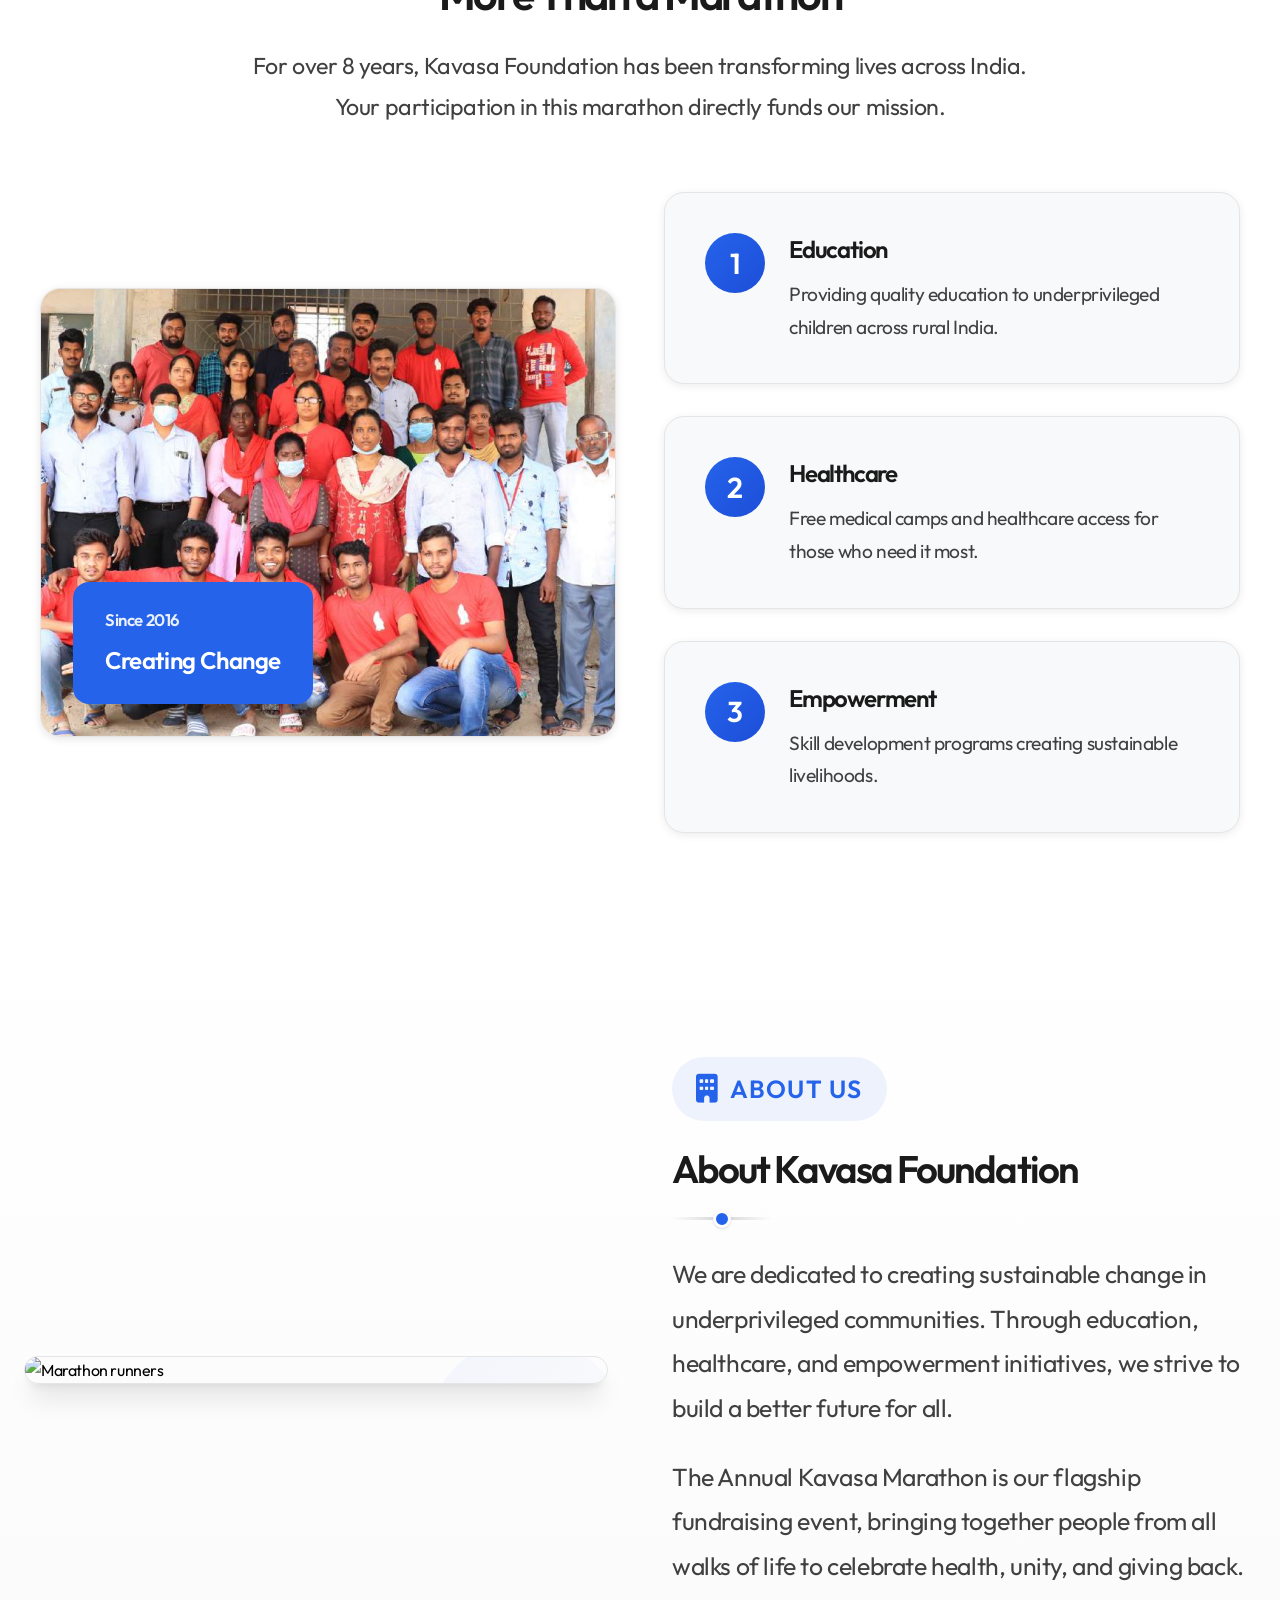
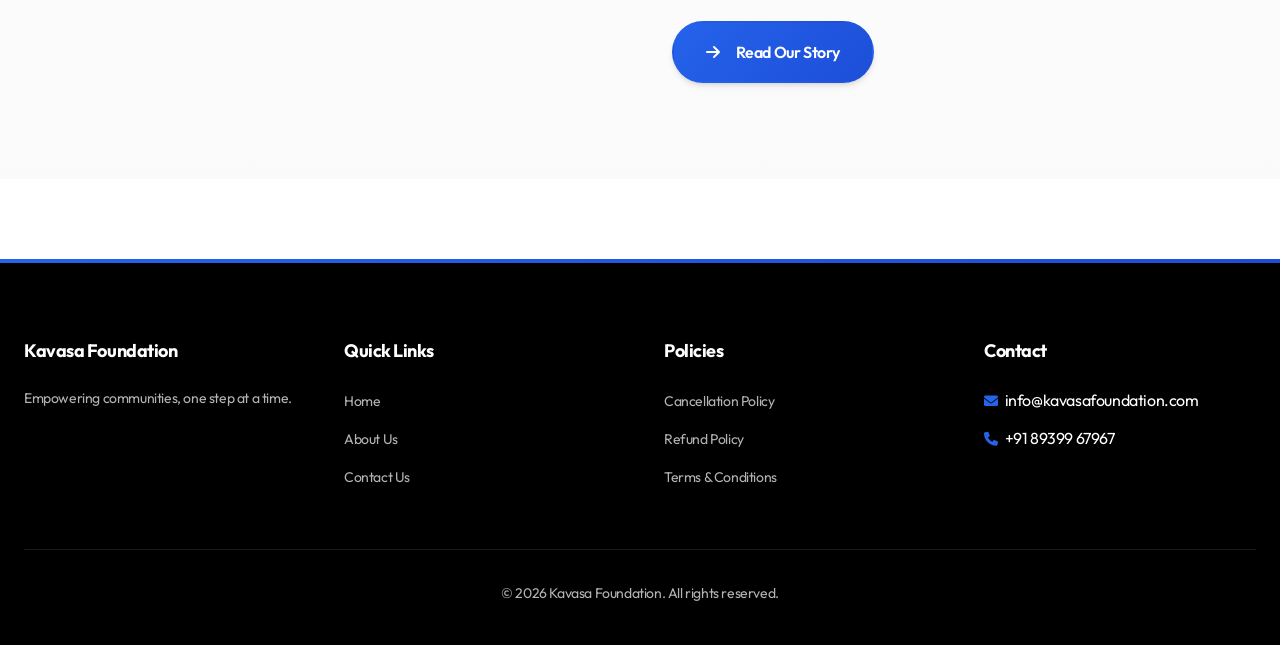
==== commit 03279f0a: "Close marathon registration and update UI" ====
--- a/index.html
+++ b/index.html
@@ -60,7 +60,6 @@
                 <li><a href="index.html" class="nav-link active">Home</a></li>
                 <li><a href="about.html" class="nav-link">About Us</a></li>
                 <li><a href="contact.html" class="nav-link">Contact</a></li>
-                <li><a href="#register" class="btn btn-primary">Register Now</a></li>
             </ul>
         </div>
     </nav>
@@ -102,9 +101,6 @@
                     difference.
                 </p>
                 <div style="margin-bottom: 4rem; display: flex; gap: 1.5rem; justify-content: center; flex-wrap: wrap;">
-                    <a href="#register" class="btn btn-primary" style="font-size: 1.8rem; padding: 1.1rem 2.5rem;">
-                        <i class="fas fa-user-plus" style="margin-right: 0.5rem;"></i>Register Now
-                    </a>
                     <a href="about.html" class="btn btn-secondary" style="font-size: 1.8rem; padding: 1.1rem 2.5rem;">
                         <i class="fas fa-book-open" style="margin-right: 0.5rem;"></i>Learn More
                     </a>
@@ -567,10 +563,9 @@
                                 <span style="color: var(--text-secondary); font-size: 1.4rem;">E-Certificate</span>
                             </div>
                         </div>
-                        <button
-                            onclick="selectCategory('3km'); document.getElementById('register').scrollIntoView({behavior: 'smooth'});"
-                            style="width: 100%; padding: 1rem; background: #e5e7eb; color: #1a1a1a; border: none; border-radius: var(--radius-md); font-weight: 600; font-size: 1.45rem; cursor: pointer; transition: all 0.3s ease;">
-                            Select Category
+                        <button disabled
+                            style="width: 100%; padding: 1rem; background: #f3f4f6; color: #9ca3af; border: none; border-radius: var(--radius-md); font-weight: 600; font-size: 1.45rem; cursor: not-allowed; transition: all 0.3s ease;">
+                            Registration Closed
                         </button>
                     </div>
 
@@ -710,91 +705,42 @@
         </div>
     </section>
 
-    <!-- Registration Section -->
+    <!-- Registration Closed Section -->
     <section id="register" class="section-padding" style="background: #ffffff;">
         <div class="container">
-            <div class="contact-form-container" style="box-shadow: var(--shadow-xl);">
-                <div style="text-align: center; margin-bottom: 3.5rem;">
-                    <h2 style="color: #1a1a1a; margin-bottom: 1rem;">
-                        <i class="fas fa-user-plus" style="color: var(--primary); margin-right: 0.75rem;"></i>
-                        Register Now
-                    </h2>
+            <div class="contact-form-container"
+                style="box-shadow: var(--shadow-xl); text-align: center; padding: 5rem 2rem;">
+                <div style="margin-bottom: 2.5rem;">
+                    <div
+                        style="width: 100px; height: 100px; background: rgba(239, 68, 68, 0.1); color: #ef4444; border-radius: 50%; display: flex; align-items: center; justify-content: center; margin: 0 auto 2rem; border: 2px solid rgba(239, 68, 68, 0.2);">
+                        <i class="fas fa-calendar-times" style="font-size: 3.5rem;"></i>
+                    </div>
+                    <h2 style="color: #1a1a1a; margin-bottom: 1.5rem; font-size: 3rem;">Registration is Closed</h2>
                     <div class="section-divider" style="max-width: 150px; margin: 1.5rem auto;"></div>
-                    <p style="font-size: 1.4rem; color: var(--text-secondary);">Join the movement. Fill in your details
-                        below.</p>
-                </div>
-                <form id="registrationForm">
-                    <div class="form-group">
-                        <label for="reg-name" class="form-label">Full Name</label>
-                        <input type="text" id="reg-name" class="form-control" required>
-                    </div>
-                    <div class="form-group" style="display: grid; grid-template-columns: 1fr 1fr; gap: 1rem;">
-                        <div>
-                            <label for="reg-age" class="form-label">Age</label>
-                            <input type="number" id="reg-age" class="form-control" required>
-                        </div>
-                        <div>
-                            <label for="reg-gender" class="form-label">Gender</label>
-                            <select id="reg-gender" class="form-control" required>
-                                <option value="">Select</option>
-                                <option value="male">Male</option>
-                                <option value="female">Female</option>
-                                <option value="other">Other</option>
-                            </select>
-                        </div>
-                    </div>
-                    <div class="form-group">
-                        <label for="reg-phone" class="form-label">Phone Number</label>
-                        <input type="tel" id="reg-phone" class="form-control" required>
-                    </div>
-                    <div class="form-group">
-                        <label for="reg-email" class="form-label">Email Address</label>
-                        <input type="email" id="reg-email" class="form-control" required>
-                    </div>
-                    <div class="form-group">
-                        <label for="reg-category" class="form-label">Run Category</label>
-                        <select id="reg-category" class="form-control" required>
-                            <option value="">Loading categories...</option>
-                        </select>
-                    </div>
-                    <div class="form-group">
-                        <label for="reg-tshirt" class="form-label">T-Shirt Size</label>
-                        <select id="reg-tshirt" class="form-control" required>
-                            <option value="">Select Size</option>
-                            <option value="XS">XS</option>
-                            <option value="S">S</option>
-                            <option value="M">M</option>
-                            <option value="L">L</option>
-                            <option value="XL">XL</option>
-                            <option value="2XL">2XL</option>
-                            <option value="3XL">3XL</option>
-                        </select>
-                        <small style="color: #666;">*Size once selected cannot be changed.</small>
-                    </div>
-
-                    <!-- Coupon Code Field -->
-                    <div class="form-group">
-                        <label for="reg-coupon" class="form-label">Coupon Code (Optional)</label>
-                        <input type="text" id="reg-coupon" class="form-control" placeholder="Enter coupon code"
-                            style="text-transform: uppercase;">
-                    </div>
-
-                    <div style="text-align: center; margin-top: 2rem;">
-                        <button type="submit" class="btn btn-primary">Proceed to Pay</button>
-                    </div>
-                </form>
-
-                <!-- Success message & receipt download -->
-                <div id="registrationSuccess" style="display: none; margin-top: 2rem; text-align: center;">
-                    <div style="margin-bottom: 1rem; font-size: 1.45rem; color: var(--text-secondary);">
-                        Payment successful! Your registration is confirmed.
-                    </div>
-                    <button id="downloadReceiptBtn" class="btn btn-secondary">
-                        <i class="fas fa-file-download" style="margin-right: 0.5rem;"></i>
-                        Download Receipt (PDF)
-                    </button>
-                </div>
-            </div>
+                    <p
+                        style="font-size: 1.8rem; color: var(--text-secondary); max-width: 700px; margin: 0 auto 2.5rem; line-height: 1.6;">
+                        See you! Let's run for a better cause.
+                    </p>
+                </div>
+
+                <div
+                    style="background: #f8f9fa; padding: 3rem; border-radius: var(--radius-xl); border: 1px solid var(--border); max-width: 600px; margin: 0 auto;">
+                    <h3 style="font-size: 1.8rem; margin-bottom: 2rem; color: #1a1a1a;">Event Details Reminder</h3>
+                    <div style="display: flex; flex-direction: column; gap: 1.5rem;">
+                        <div style="display: flex; align-items: center; justify-content: center; gap: 1rem;">
+                            <i class="fas fa-calendar-alt" style="color: var(--primary); font-size: 1.6rem;"></i>
+                            <span style="font-size: 1.6rem; font-weight: 600; color: #1a1a1a;">8th Feb 2026</span>
+                        </div>
+                        <div style="display: flex; align-items: center; justify-content: center; gap: 1rem;">
+                            <i class="fas fa-map-marker-alt" style="color: #fb923c; font-size: 1.6rem;"></i>
+                            <span style="font-size: 1.6rem; font-weight: 600; color: #1a1a1a;">Swami Sivanadha Salai,
+                                Chennai</span>
+                        </div>
+                    </div>
+                </div>
+
+            </div>
+        </div>
         </div>
     </section>
 
@@ -1299,4 +1245,4 @@
     <script src="script.js"></script>
 </body>
 
-</html>
+</html>
